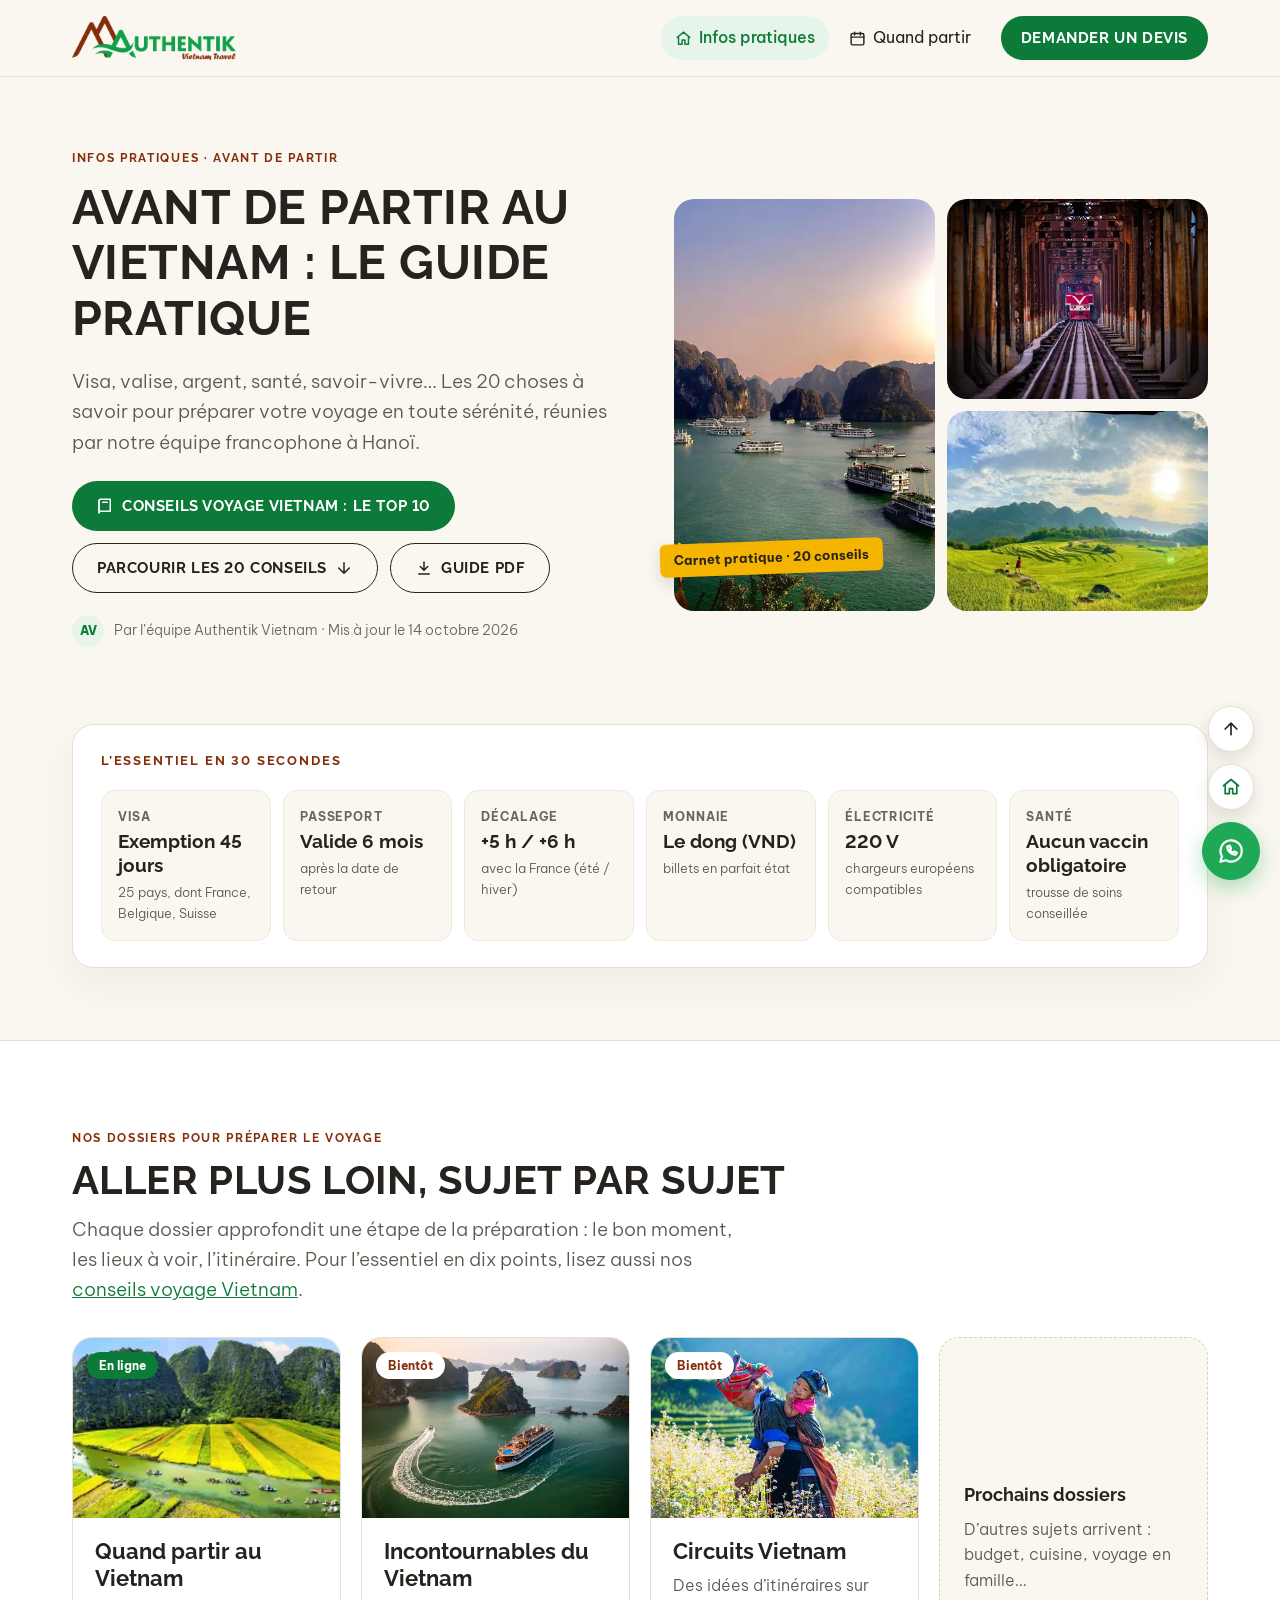
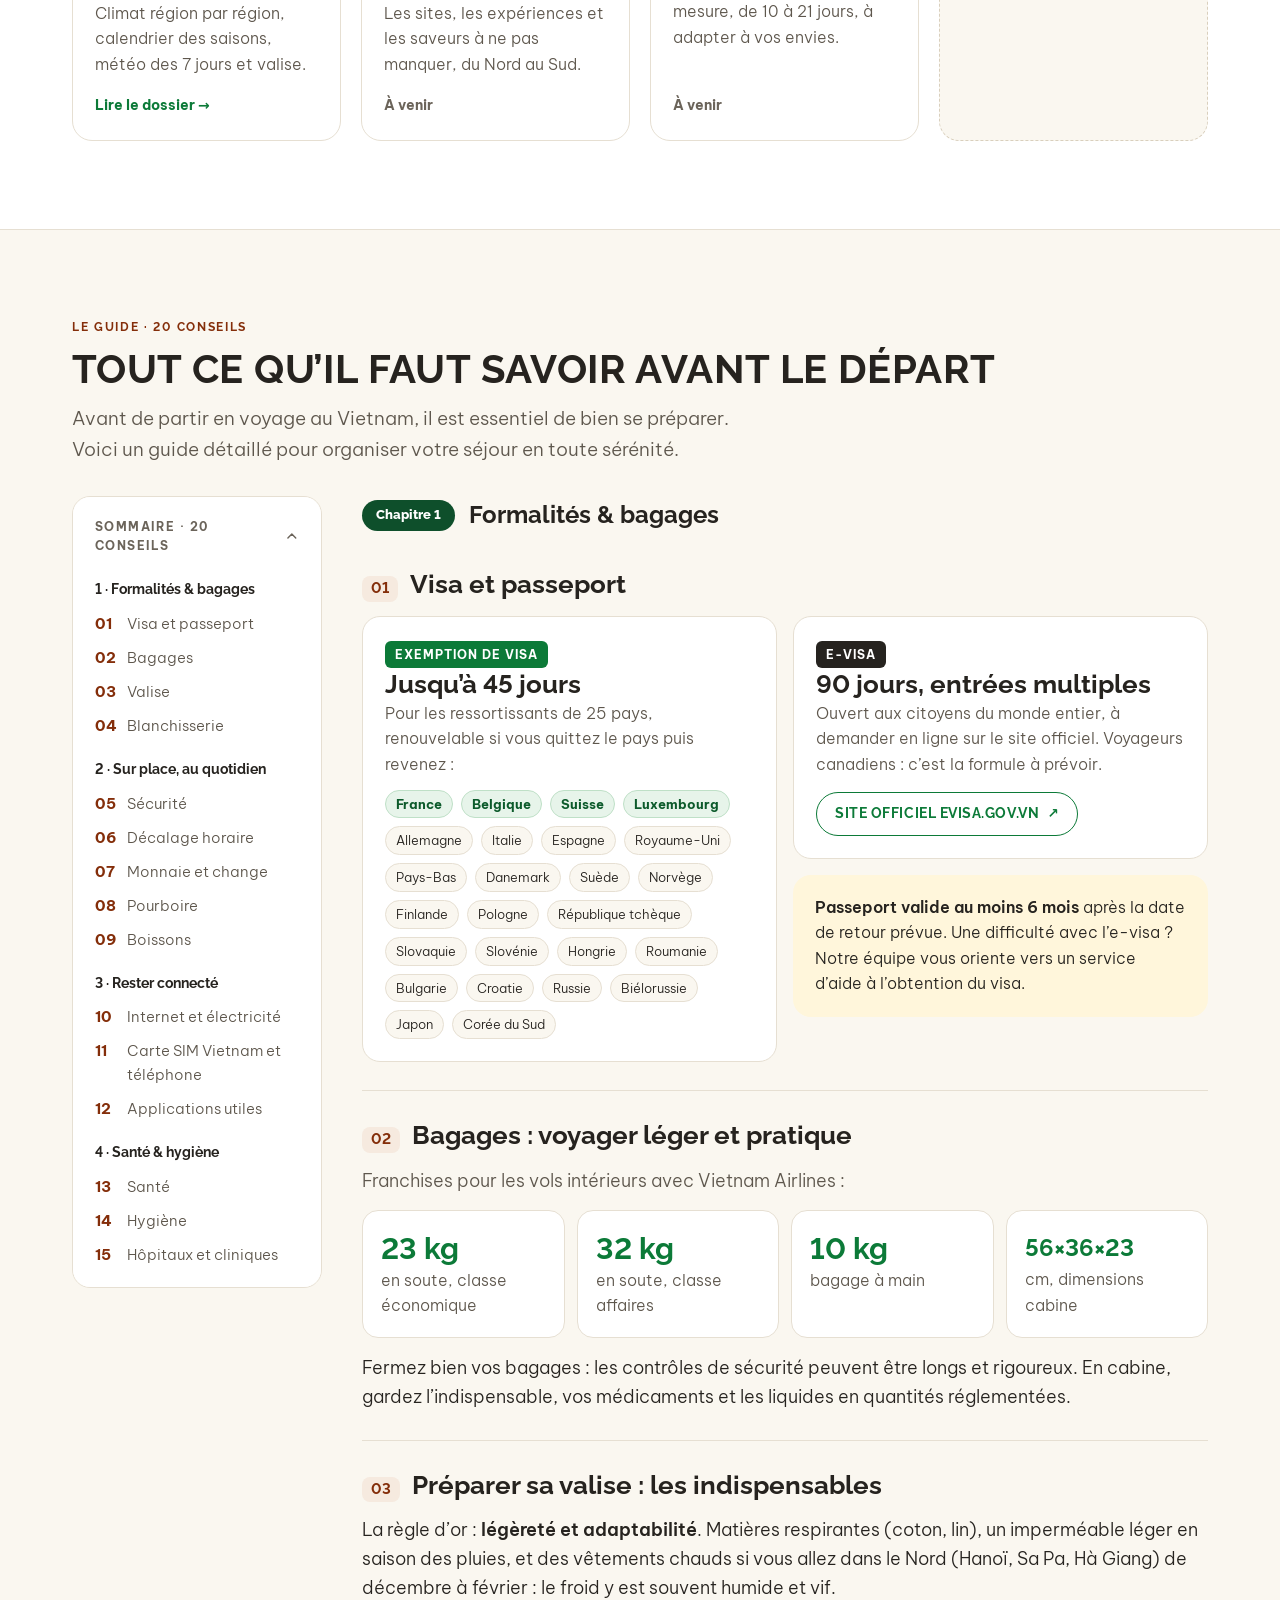
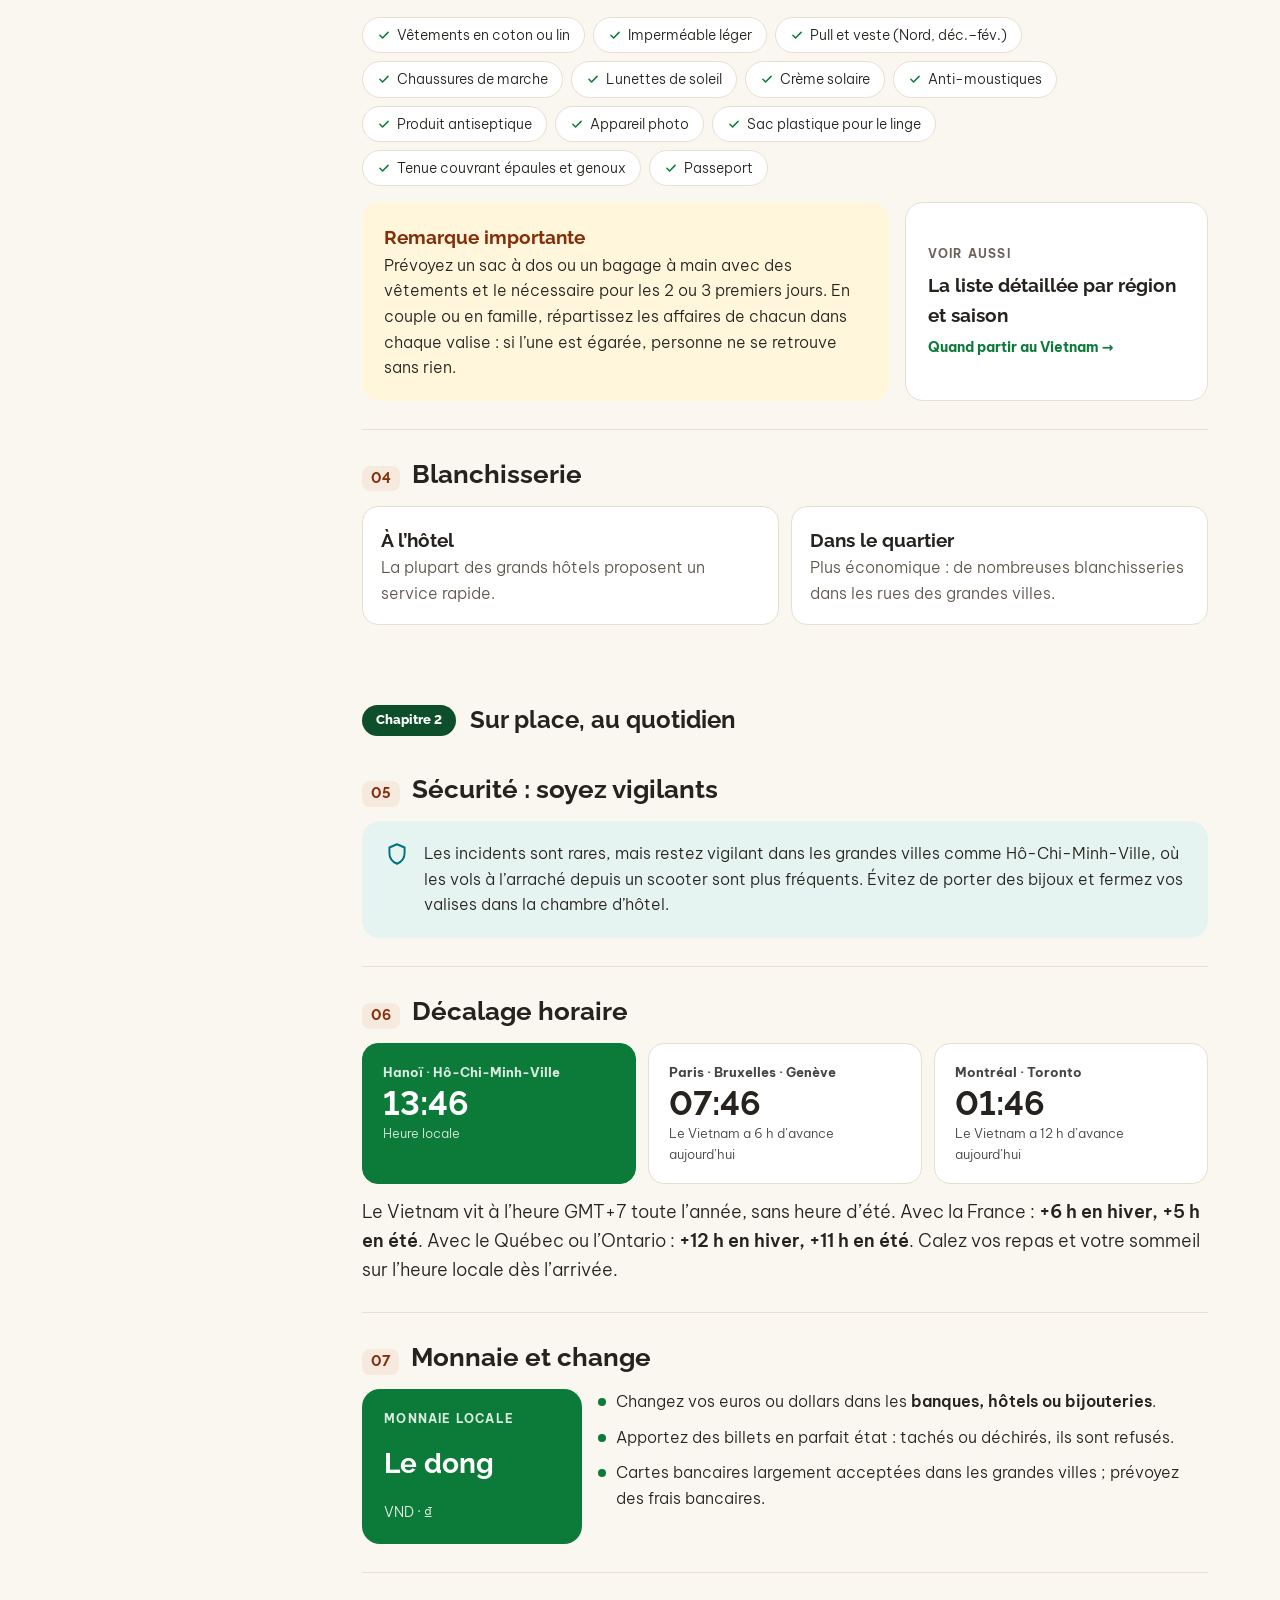
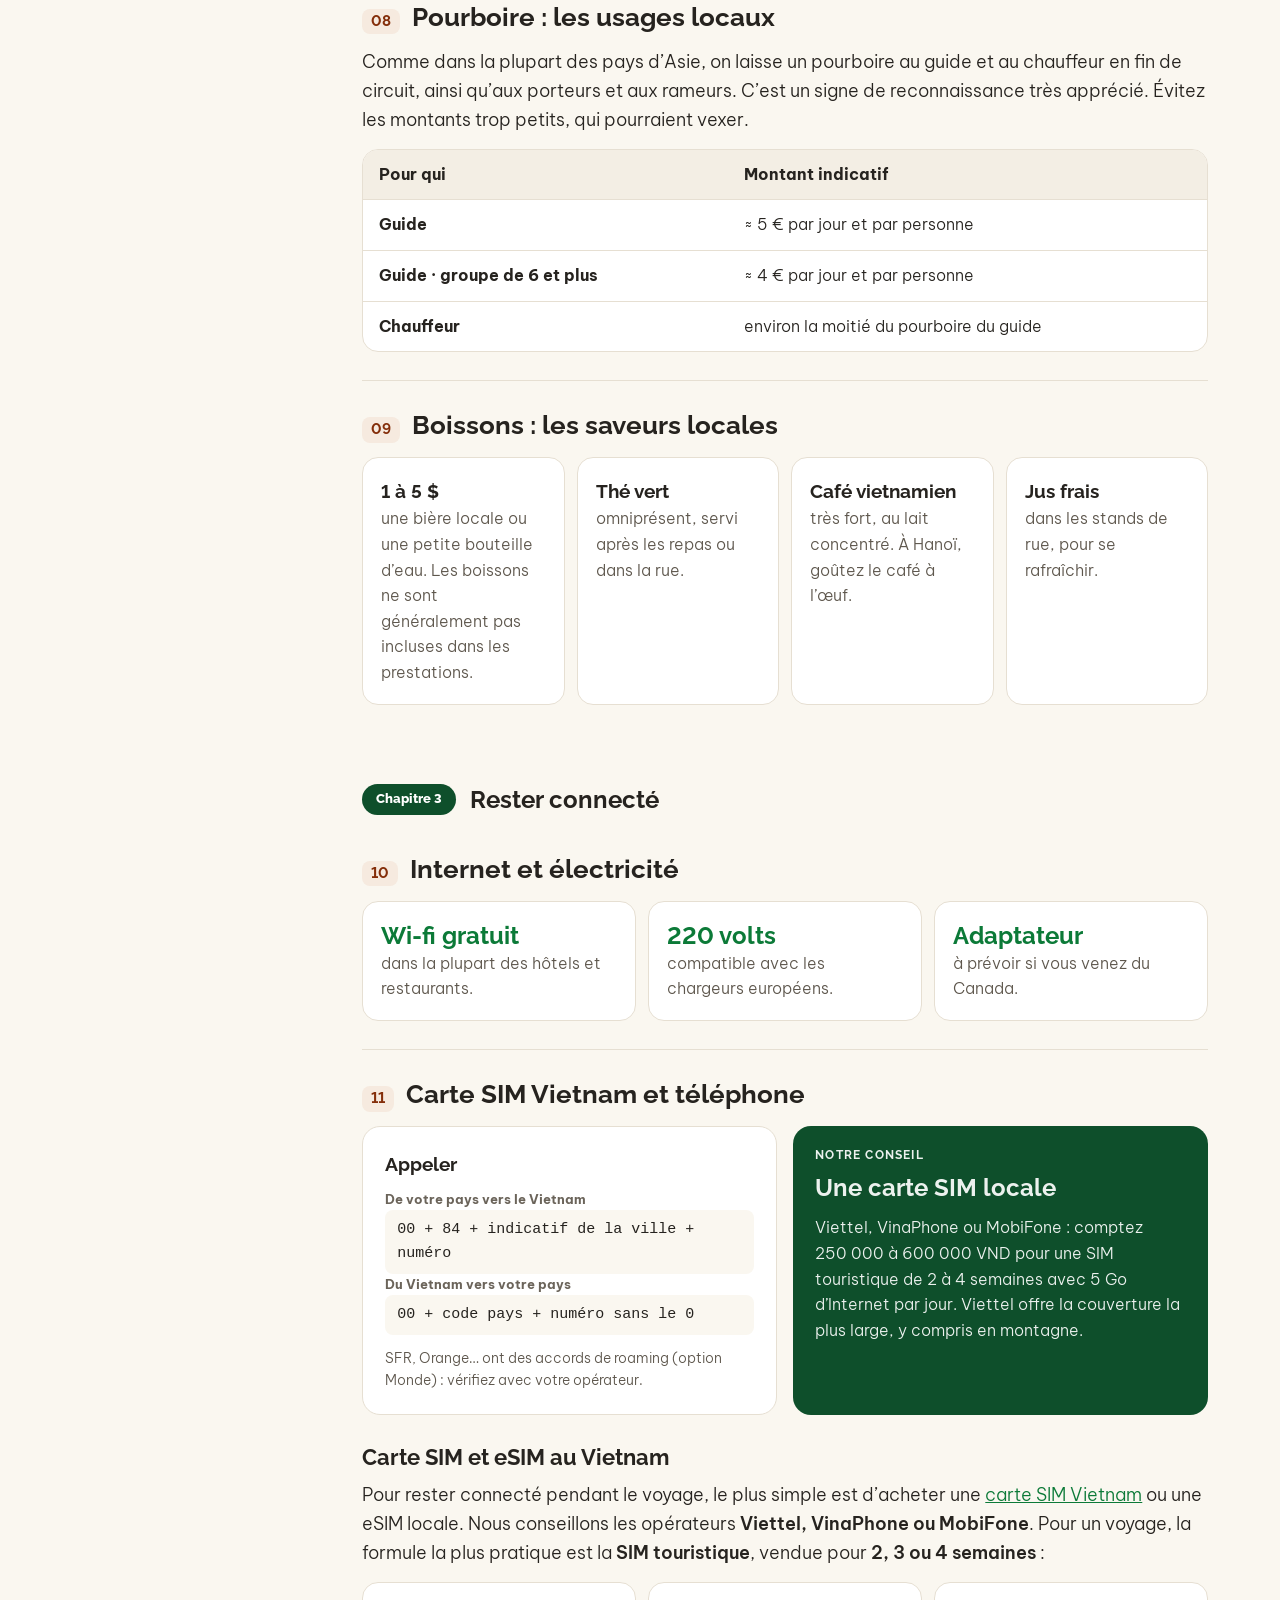
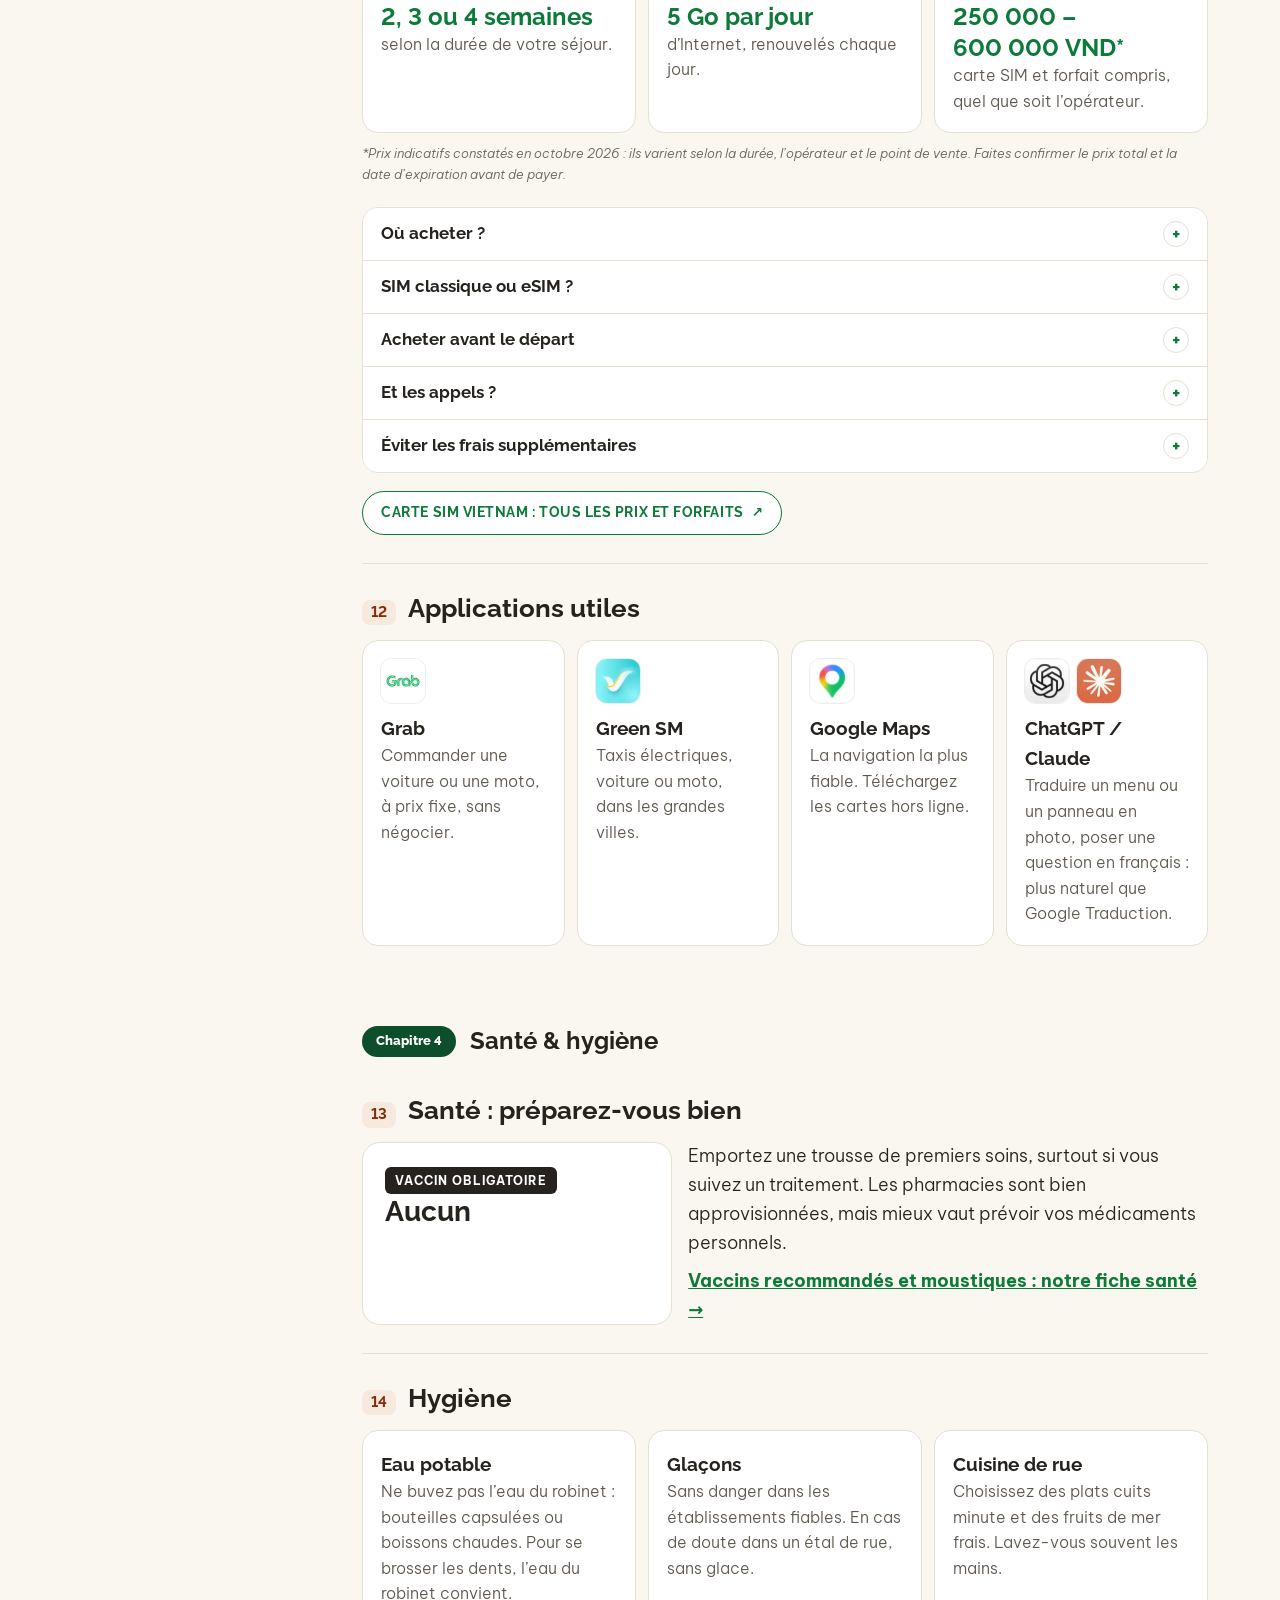
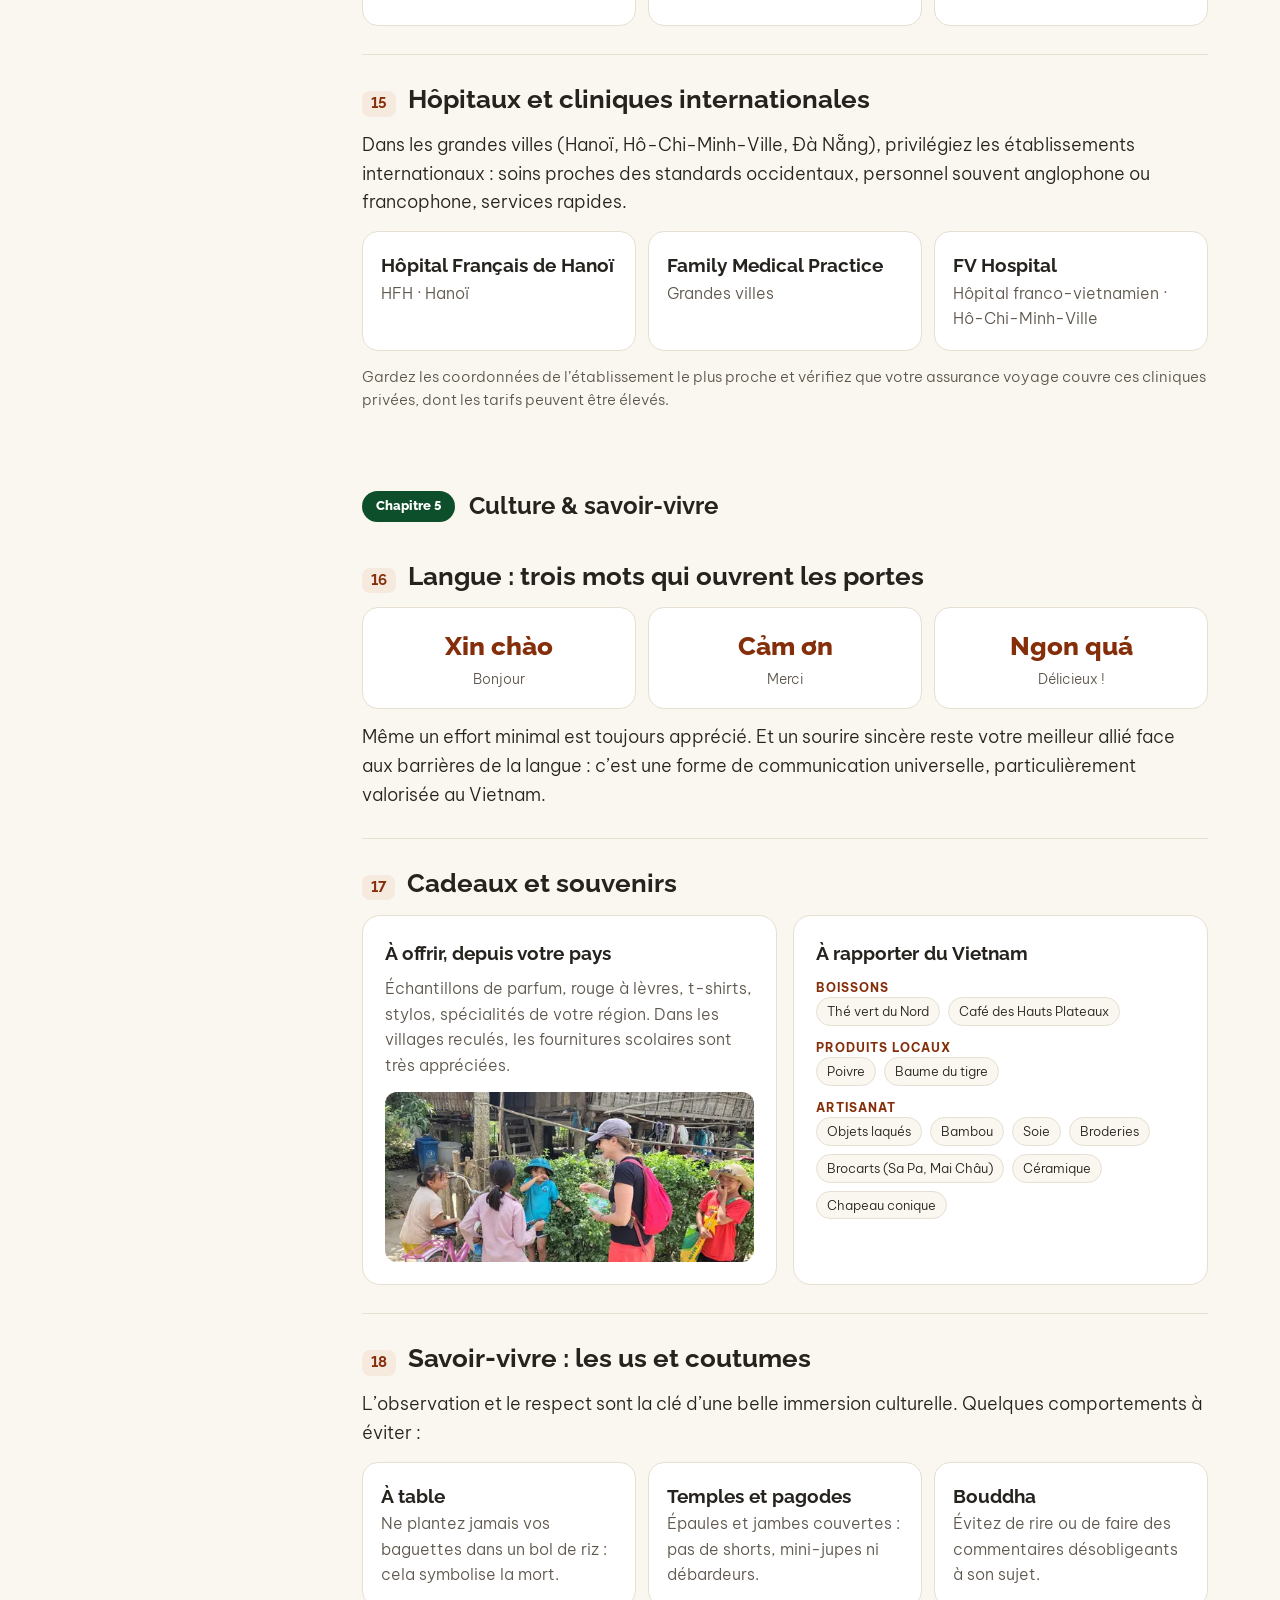
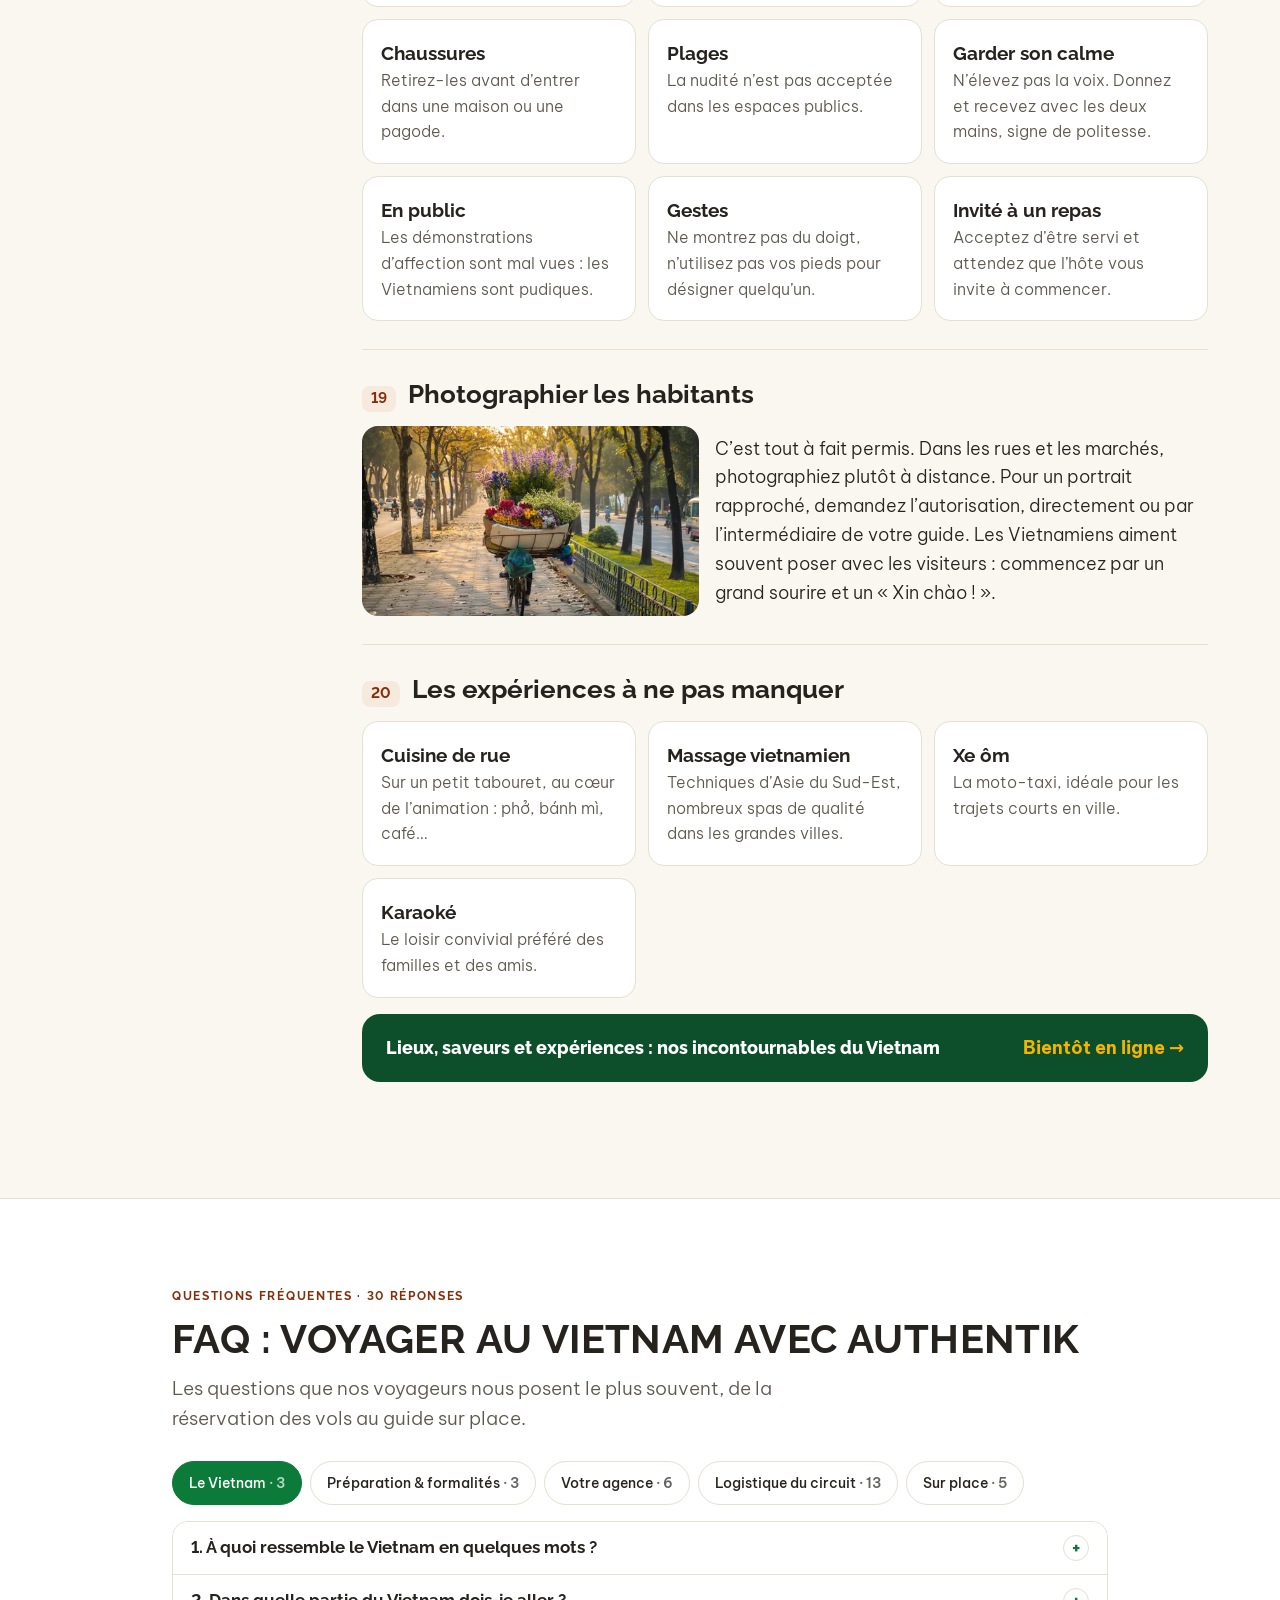
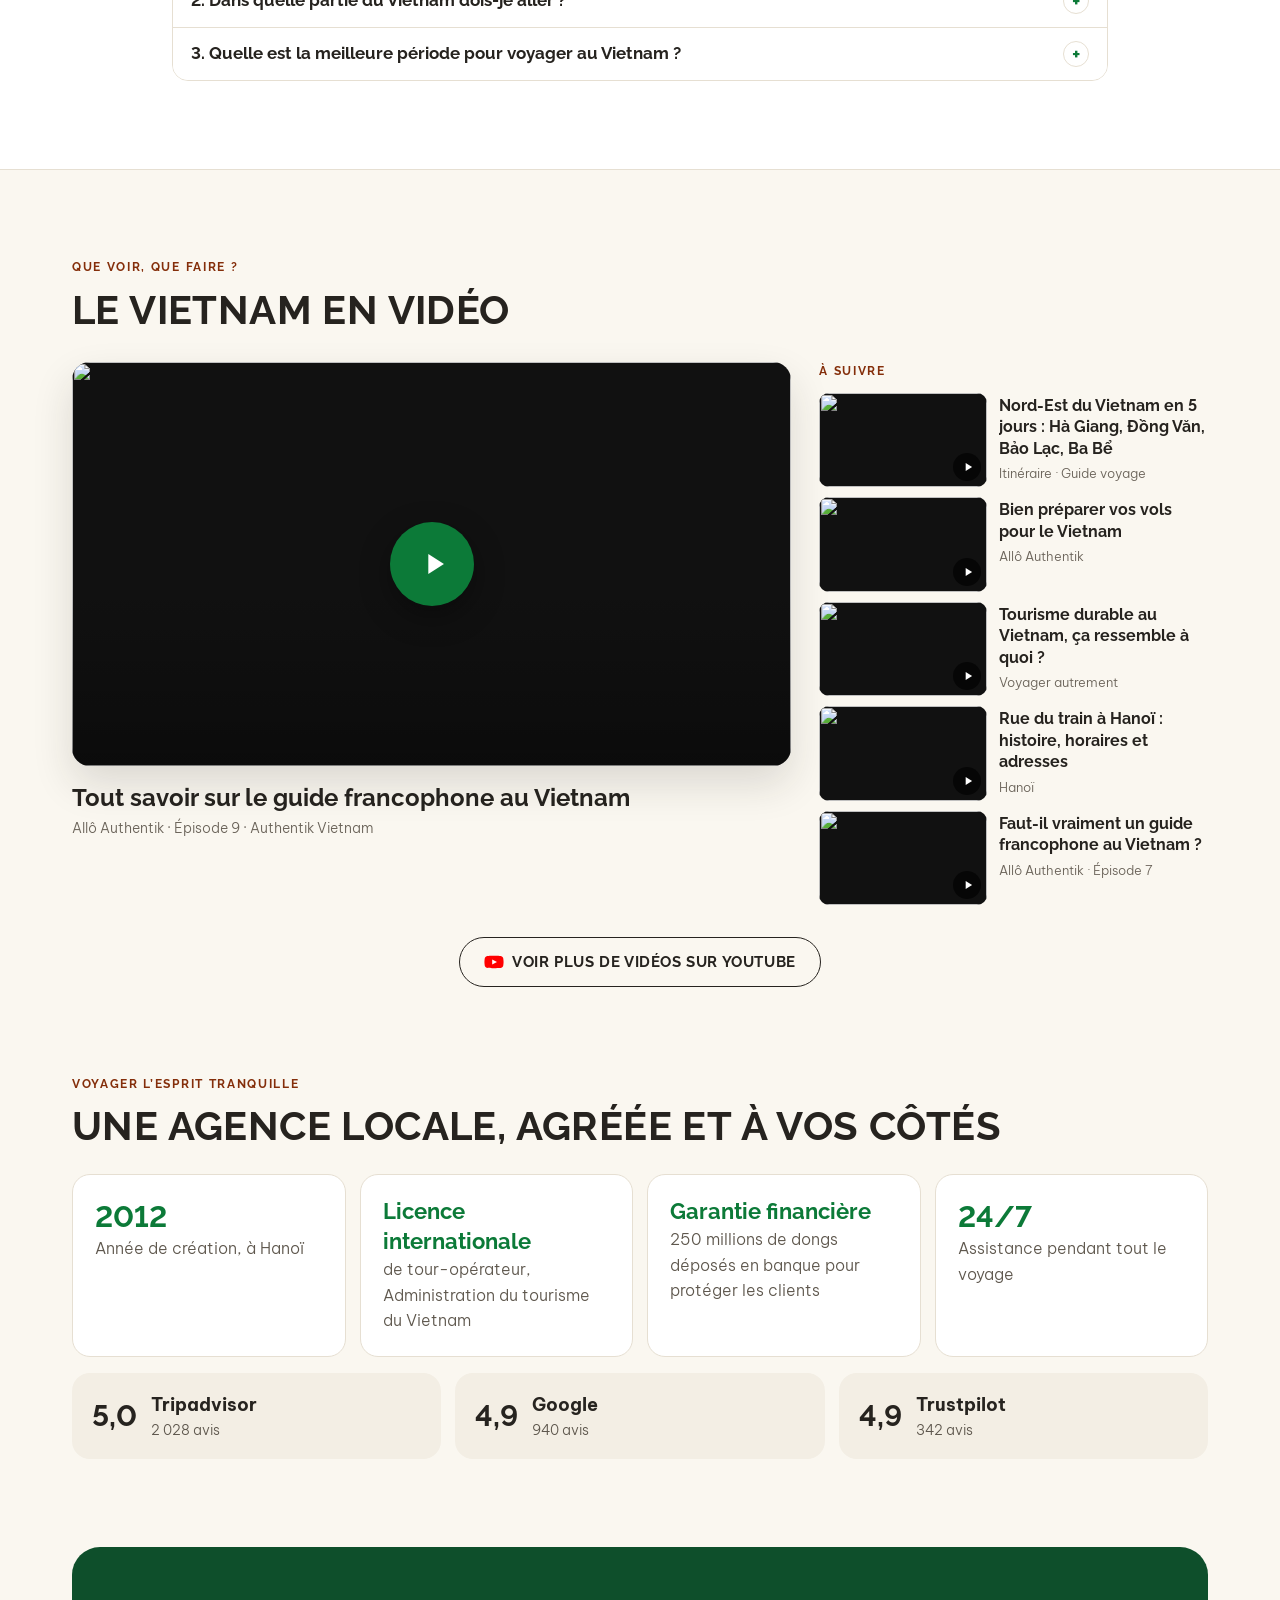
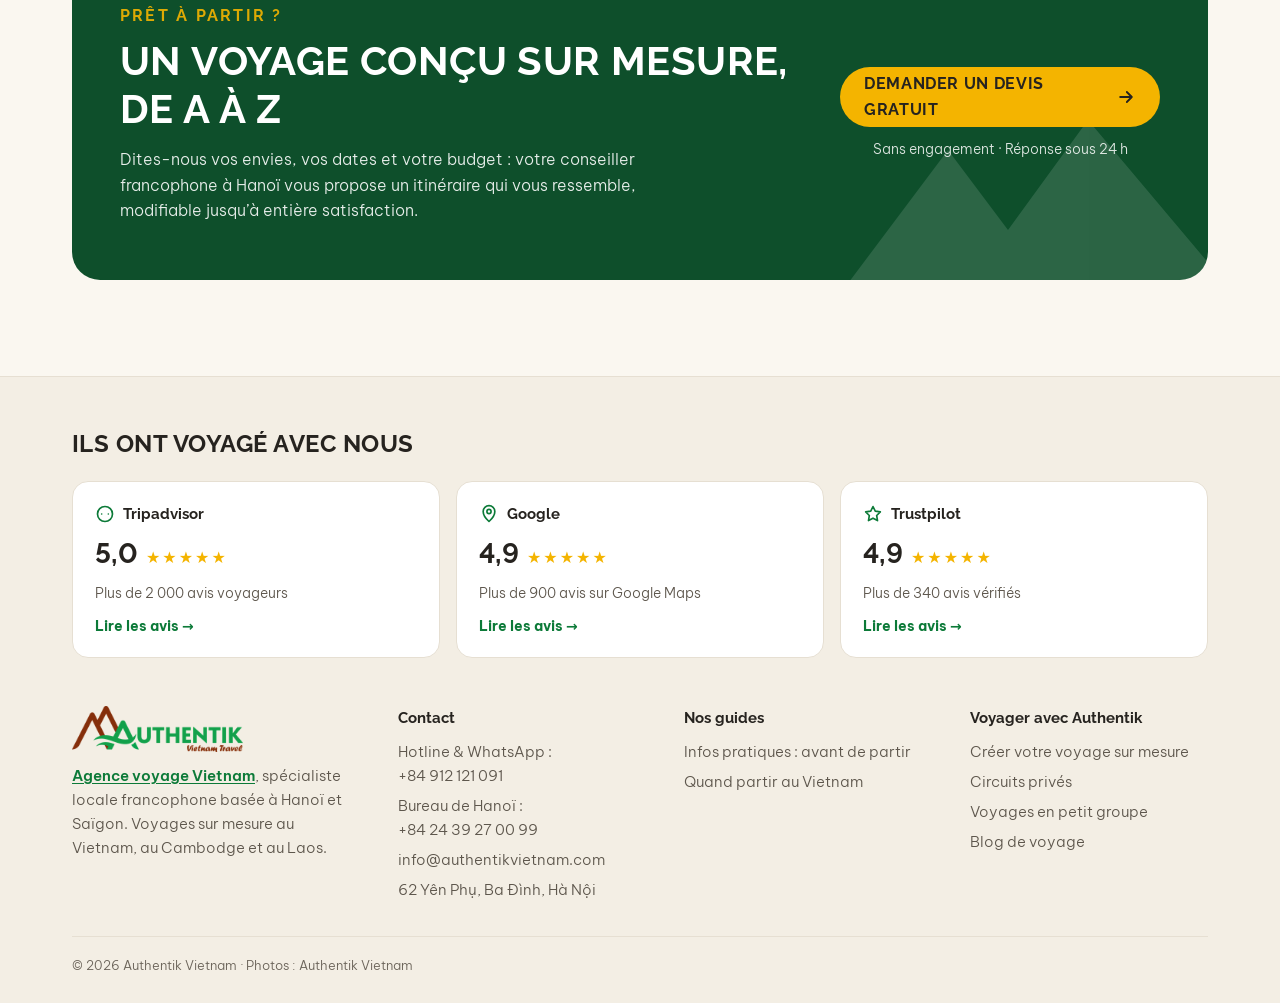
==== index.html @ 3ff0999c "Typographie commune (Raleway + Be Vietnam Pro, tailles inspirées d'Exotic Voyages) pour le hub et Qu" ====
<!doctype html>
<html lang="fr">
<head>
<meta charset="utf-8">
<meta name="viewport" content="width=device-width, initial-scale=1">
<meta name="google-site-verification" content="ITV04qkscnYxcQYIyrox1oWk3NQ-5QAh_pfx4VIrtzE">
<!-- Google Search Console : propriété https://authentik-vietnam.web.app/ -->
<meta name="google-site-verification" content="ly-pWw81ZKIq-UiTAA_E4cbp6BQBBo4UpVg-3VIUoJY">
<!-- Bing Webmaster Tools -->
<meta name="msvalidate.01" content="CDC2A843DAA9AC5951F532891AD922CD">
<title>Avant de partir au Vietnam : le guide pratique en 20 conseils</title>
<meta name="description" content="Visa, valise, argent, décalage horaire, santé, savoir-vivre : les 20 conseils pour préparer votre voyage au Vietnam, par une agence locale francophone à Hanoï.">
<link rel="canonical" href="https://authentik-vietnam.web.app/">
<meta name="robots" content="index, follow, max-image-preview:large">
<meta name="author" content="Authentik Vietnam">
<meta name="theme-color" content="#0C7A38">
<meta property="og:type" content="article">
<meta property="og:locale" content="fr_FR">
<meta property="og:site_name" content="Authentik Vietnam">
<meta property="og:title" content="Avant de partir au Vietnam : le guide pratique en 20 conseils">
<meta property="og:description" content="Visa, valise, argent, santé, savoir-vivre : tout ce qu’il faut savoir avant le départ, par notre équipe francophone à Hanoï.">
<meta property="og:url" content="https://authentik-vietnam.web.app/">
<meta property="og:image" content="https://authentik-vietnam.web.app/assets/img/og-infos-pratiques-vietnam.jpg?v=2">
<meta property="og:image:width" content="1200">
<meta property="og:image:height" content="630">
<meta property="og:image:alt" content="Avant de partir au Vietnam : le guide pratique en 20 conseils – Authentik Vietnam">
<meta property="article:published_time" content="2026-10-14">
<meta property="article:modified_time" content="2026-10-14">
<meta name="twitter:card" content="summary_large_image">
<link rel="icon" type="image/png" sizes="32x32" href="quand-partir-au-vietnam/assets/img/favicon-32.png">
<link rel="apple-touch-icon" href="quand-partir-au-vietnam/assets/img/favicon-180.png">
<link rel="sitemap" type="application/xml" href="sitemap.xml">
<link rel="preconnect" href="https://fonts.googleapis.com">
<link rel="preconnect" href="https://fonts.gstatic.com" crossorigin>
<link href="https://fonts.googleapis.com/css2?family=Raleway:wght@500;600;700&amp;family=Be+Vietnam+Pro:ital,wght@0,300;0,400;0,500;0,600;0,700;1,300&amp;display=swap" rel="stylesheet">
<link rel="stylesheet" href="assets/site/site.css?v=1">
<link rel="stylesheet" href="assets/css/hub.css?v=7">
<link rel="stylesheet" href="assets/site/typo.css?v=1">
<script type="application/ld+json">
{
 "@context": "https://schema.org",
 "@graph": [
  {
   "@type": "TravelAgency",
   "@id": "https://authentikvietnam.com/#agence",
   "name": "Authentik Vietnam",
   "alternateName": "Authentik Vietnam Travel",
   "url": "https://authentikvietnam.com/",
   "logo": "https://authentik-vietnam.web.app/assets/site/logo-authentik.png",
   "image": "https://authentik-vietnam.web.app/assets/img/og-infos-pratiques-vietnam.jpg",
   "description": "Agence de voyage locale francophone, spécialiste des voyages sur mesure au Vietnam, au Cambodge et au Laos.",
   "foundingDate": "2012",
   "email": "info@authentikvietnam.com",
   "telephone": "+84912121091",
   "address": {
    "@type": "PostalAddress",
    "streetAddress": "62 Yên Phụ, Ba Đình",
    "addressLocality": "Hà Nội",
    "addressCountry": "VN"
   },
   "areaServed": [
    "VN",
    "KH",
    "LA"
   ],
   "knowsLanguage": [
    "fr",
    "vi",
    "en"
   ],
   "sameAs": [
    "https://www.youtube.com/@authentikvietnam"
   ]
  },
  {
   "@type": "WebSite",
   "@id": "https://authentik-vietnam.web.app/#site",
   "url": "https://authentik-vietnam.web.app/",
   "name": "Authentik Vietnam – Infos pratiques",
   "inLanguage": "fr-FR",
   "publisher": {
    "@id": "https://authentikvietnam.com/#agence"
   }
  },
  {
   "@type": [
    "WebPage",
    "FAQPage"
   ],
   "@id": "https://authentik-vietnam.web.app/#page",
   "url": "https://authentik-vietnam.web.app/",
   "name": "Avant de partir au Vietnam : le guide pratique en 20 conseils",
   "description": "Visa, valise, argent, décalage horaire, santé, savoir-vivre : les 20 conseils pour préparer votre voyage au Vietnam, par une agence locale francophone à Hanoï.",
   "inLanguage": "fr-FR",
   "isPartOf": {
    "@id": "https://authentik-vietnam.web.app/#site"
   },
   "about": {
    "@type": "Country",
    "name": "Vietnam"
   },
   "primaryImageOfPage": {
    "@type": "ImageObject",
    "url": "https://authentik-vietnam.web.app/assets/img/og-infos-pratiques-vietnam.jpg",
    "width": 1200,
    "height": 630
   },
   "datePublished": "2026-10-14",
   "dateModified": "2026-10-14",
   "hasPart": [
    {
     "@type": "WebPage",
     "name": "Quand partir au Vietnam",
     "url": "https://authentik-vietnam.web.app/quand-partir-au-vietnam/"
    }
   ],
   "mainEntity": [
    {
     "@type": "Question",
     "name": "À quoi ressemble le Vietnam en quelques mots ?",
     "acceptedAnswer": {
      "@type": "Answer",
      "text": "Nom officiel : République socialiste du Vietnam. Capitale : Hanoï. Grandes villes : Hô-Chi-Minh-Ville (Saïgon), Đà Nẵng, Huế, Hội An, Cần Thơ, Hải Phòng. Langue : vietnamien. Monnaie : dong (VND). Fuseau : GMT+7, sans heure d’été. Superficie : environ 331 210 km² (comparable à l’Italie ou à l’Allemagne). Population : plus de 101 millions d’habitants. Religion principale : bouddhisme (surtout mahayana) et culte des ancêtres."
     }
    },
    {
     "@type": "Question",
     "name": "Dans quelle partie du Vietnam dois-je aller ?",
     "acceptedAnswer": {
      "@type": "Answer",
      "text": "Le pays s’étire sur plus de 1 600 km et se divise en trois régions, chacune avec son climat, son histoire et ses trésors. Le Nord , berceau de la culture vietnamienne : Hanoï, la baie d’Hạ Long, les rizières en terrasses de Mù Cang Chải, Sa Pa et Hà Giang, Ninh Bình, Mai Châu et Pù Luông, Cao Bằng et le lac Ba Bể. Le Centre , entre héritage impérial et côtes : Huế, Hội An et ses lanternes, Đà Nẵng, Nha Trang. Le Sud , tropical et dynamique : Hô-Chi-Minh-Ville, le delta du Mékong, les îles de Phú Quốc et Côn Đảo. Chez Authentik Vietnam, votre voyage est entièrement conçu sur mesure : votre conseiller élabore un itinéraire selon vos envies, votre durée, votre forme et votre budget."
     }
    },
    {
     "@type": "Question",
     "name": "Quelle est la meilleure période pour voyager au Vietnam ?",
     "acceptedAnswer": {
      "@type": "Answer",
      "text": "Cela dépend de la région. Pour visiter tout le pays, mars–avril est idéal. Janvier–février : Nord frais et brumeux, Centre et Sud parfaits pour le plein air et la plage. Mai à septembre : chaud et humide (souvent 37 °C au Nord et au Centre en été), saison des pluies au Sud. Octobre à décembre : bel automne au Nord, pluies et typhons au Centre (Huế, Hội An), Sud sec. Le détail mois par mois : Quand partir au Vietnam ."
     }
    },
    {
     "@type": "Question",
     "name": "Comment réserver mes vols internationaux vers le Vietnam ?",
     "acceptedAnswer": {
      "@type": "Answer",
      "text": "Les agences locales comme Authentik Vietnam ne réservent pas les vols internationaux. Nos conseils : Comparez les prix : Skyscanner, Kayak, Liligo (cochez « dates flexibles »). Consultez les agences en ligne : Ebookers, Go Voyages, Opodo. Vérifiez directement chez les compagnies, souvent plus souples en cas de modification. Vols directs : Vietnam Airlines, Air France. Avec escale : Qatar Airways, Emirates, Cathay Pacific, Singapore Airlines, Turkish Airlines. Petits prix : Air Asia."
     }
    },
    {
     "@type": "Question",
     "name": "Authentik Vietnam s’occupe-t-elle du visa ?",
     "acceptedAnswer": {
      "@type": "Answer",
      "text": "Vous pouvez demander vous-même l’e-visa (90 jours, entrées multiples) sur evisa.gov.vn , ou profiter de l’exemption de 45 jours selon votre nationalité. En cas de difficulté, nous proposons un service d’assistance visa. Le passeport doit être valide au moins 6 mois après le départ."
     }
    },
    {
     "@type": "Question",
     "name": "L’assurance voyage est-elle comprise dans le prix ?",
     "acceptedAnswer": {
      "@type": "Answer",
      "text": "Non. Les assurances de votre pays d’origine sont souvent plus avantageuses et plus simples à gérer."
     }
    },
    {
     "@type": "Question",
     "name": "Authentik Vietnam est-elle une agence professionnelle et fiable ?",
     "acceptedAnswer": {
      "@type": "Answer",
      "text": "Fondée en 2012, Authentik Vietnam détient une licence de tour-opérateur international délivrée par l’Administration du tourisme du Vietnam. Des milliers de voyageurs accompagnés, 98 % de satisfaction, et des recommandations sur le Routard, Tripadvisor ou le Petit Futé."
     }
    },
    {
     "@type": "Question",
     "name": "Suis-je protégé en voyageant avec Authentik Vietnam ?",
     "acceptedAnswer": {
      "@type": "Answer",
      "text": "Oui. En tant qu’agence agréée, Authentik Vietnam a déposé une garantie financière de 250 millions de dongs auprès d’une banque, qui assure le remboursement en cas de non-prestation. Une assistance 24/7 est assurée pendant tout le voyage."
     }
    },
    {
     "@type": "Question",
     "name": "Quel est l’esprit de vos circuits ?",
     "acceptedAnswer": {
      "@type": "Answer",
      "text": "Des voyages authentiques et personnalisés : rencontres locales, itinéraires originaux, loin du tourisme de masse, au rythme qui vous convient."
     }
    },
    {
     "@type": "Question",
     "name": "Comment réserver un voyage avec Authentik Vietnam ?",
     "acceptedAnswer": {
      "@type": "Answer",
      "text": "Envoyez une demande avec vos souhaits : votre conseiller prépare un devis adapté, modifiable jusqu’à entière satisfaction. Un acompte de 30 % (virement ou carte) confirme les réservations ; le solde se règle avant ou au début du séjour."
     }
    },
    {
     "@type": "Question",
     "name": "Puis-je demander des modifications au programme ?",
     "acceptedAnswer": {
      "@type": "Answer",
      "text": "Oui, à tout moment. Des frais peuvent s’appliquer pour les changements faits après confirmation ou pendant le voyage."
     }
    },
    {
     "@type": "Question",
     "name": "Nous n’avons aucune idée concrète. Pouvez-vous nous aider ?",
     "acceptedAnswer": {
      "@type": "Answer",
      "text": "Bien sûr. Contactez-nous même sans plan précis : nos experts construisent un programme selon vos envies et votre budget, dans les meilleurs délais."
     }
    },
    {
     "@type": "Question",
     "name": "Voyagerons-nous avec d’autres personnes ?",
     "acceptedAnswer": {
      "@type": "Answer",
      "text": "Nos circuits sont sur mesure et privatifs, avec chauffeur et guide francophone. Nous proposons aussi quelques circuits en petit groupe (7 personnes maximum) : demandez les dates et les prix à nos conseillers."
     }
    },
    {
     "@type": "Question",
     "name": "Quelle compagnie assure les vols intérieurs ?",
     "acceptedAnswer": {
      "@type": "Answer",
      "text": "Vietnam Airlines en priorité (Airbus, Boeing, ATR 72 sur certains trajets courts). Pour l’Indochine : Vietnam Airlines, Cambodia Angkor Air, Lao Airlines."
     }
    },
    {
     "@type": "Question",
     "name": "Comment sont les hôtels prévus dans le programme ?",
     "acceptedAnswer": {
      "@type": "Answer",
      "text": "Sélectionnés selon votre budget et vos préférences : des hôtels de qualité, bien situés, dont nous contrôlons régulièrement les services."
     }
    },
    {
     "@type": "Question",
     "name": "Puis-je réserver moi-même les hôtels ?",
     "acceptedAnswer": {
      "@type": "Answer",
      "text": "Nous le déconseillons. Si vous le faites, limitez-vous aux grandes villes (Hanoï, Hô-Chi-Minh-Ville) et à un hôtel central : l’agence ne pourra pas intervenir en cas de problème. En province, l’hébergement est toujours inclus dans le forfait, pour garantir la qualité du programme."
     }
    },
    {
     "@type": "Question",
     "name": "Comment se passe la nuit chez l’habitant ?",
     "acceptedAnswer": {
      "@type": "Answer",
      "text": "Nous sélectionnons des familles offrant un confort de base : matelas, couvertures, moustiquaires et eau chaude. Dans la plupart des lieux, vous avez désormais une chambre et une salle de bain privées."
     }
    },
    {
     "@type": "Question",
     "name": "Faut-il apporter un matelas ou un sac de couchage ?",
     "acceptedAnswer": {
      "@type": "Answer",
      "text": "Non, les familles d’accueil fournissent matelas, couvertures et moustiquaires."
     }
    },
    {
     "@type": "Question",
     "name": "Comment sont les repas pendant le voyage ?",
     "acceptedAnswer": {
      "@type": "Answer",
      "text": "En général en demi-pension (petit-déjeuner et déjeuner), le dîner restant libre pour découvrir la cuisine locale. Pension complète pour les croisières et les grands groupes. Chez l’habitant, trois repas par jour."
     }
    },
    {
     "@type": "Question",
     "name": "Quels véhicules utilisez-vous ?",
     "acceptedAnswer": {
      "@type": "Answer",
      "text": "Des véhicules récents et climatisés (Ford, Toyota, Mercedes…), adaptés au nombre de passagers : 2 personnes : 7 places 3 personnes : 7 ou 16 places 4 à 7 personnes : 16 places 8 à 15 personnes : 29 ou 35 places 16 à 20 personnes : 35 ou 45 places"
     }
    },
    {
     "@type": "Question",
     "name": "Les transports des journées libres sont-ils inclus ?",
     "acceptedAnswer": {
      "@type": "Answer",
      "text": "Non. Les journées « sans guide ni chauffeur » signifient que les déplacements de ces journées sont à votre charge."
     }
    },
    {
     "@type": "Question",
     "name": "Puis-je louer une voiture sans chauffeur ?",
     "acceptedAnswer": {
      "@type": "Answer",
      "text": "C’est fortement déconseillé et pratiquement impossible : le permis de conduire étranger n’est pas reconnu au Vietnam, et la conduite locale est très difficile pour un non-initié."
     }
    },
    {
     "@type": "Question",
     "name": "Quels tarifs pour les enfants ?",
     "acceptedAnswer": {
      "@type": "Answer",
      "text": "Des tarifs réduits pour les enfants de moins de 12 ans : indiquez-nous leur âge."
     }
    },
    {
     "@type": "Question",
     "name": "Les balades à moto et à vélo sont-elles difficiles ?",
     "acceptedAnswer": {
      "@type": "Answer",
      "text": "Non, elles restent courtes : environ 20 km à moto et 10 km à vélo. Des alternatives existent selon la destination : moto-taxi avec chauffeur, pousse-pousse, tuk-tuk ou voiture."
     }
    },
    {
     "@type": "Question",
     "name": "Comment est le train au Vietnam ?",
     "acceptedAnswer": {
      "@type": "Answer",
      "text": "Le réseau compte une seule grande ligne de plus de 2 000 km, de Lào Cai à Hô-Chi-Minh-Ville, à environ 60 km/h. Plus bruyant qu’en Europe, mais authentique ! Pour les longs trajets (Hanoï – Sa Pa, Hanoï – Huế, Nha Trang – Saïgon), nous réservons des cabines couchettes de classe supérieure, climatisées, pour 4 personnes."
     }
    },
    {
     "@type": "Question",
     "name": "Faut-il un guide ? Comment sont-ils choisis ?",
     "acceptedAnswer": {
      "@type": "Answer",
      "text": "Oui, le guide fait la réussite du voyage, tout en restant flexible selon vos envies. Nos guides francophones sont diplômés de l’université, maîtrisent parfaitement le français, détiennent une licence professionnelle, et sont passionnés et à l’écoute."
     }
    },
    {
     "@type": "Question",
     "name": "Combien de guides pendant le voyage ?",
     "acceptedAnswer": {
      "@type": "Answer",
      "text": "Un guide local par région. Vous êtes autonomes pendant les trajets en avion ou en train, et accueillis à chaque étape."
     }
    },
    {
     "@type": "Question",
     "name": "Puis-je voyager sans guide avec Authentik Vietnam ?",
     "acceptedAnswer": {
      "@type": "Answer",
      "text": "Oui, pour des trajets simples comme Hanoï – baie d’Hạ Long, avec seulement un chauffeur. Attention : les chauffeurs ne parlent ni anglais ni français."
     }
    },
    {
     "@type": "Question",
     "name": "Puis-je m’arrêter pour photographier pendant les trajets ?",
     "acceptedAnswer": {
      "@type": "Answer",
      "text": "Oui, nos circuits sont souples : arrêts possibles pour les paysages et les rencontres. La photo est autorisée dans la plupart des lieux visités, pagodes, musées et sites historiques compris."
     }
    },
    {
     "@type": "Question",
     "name": "Comment vous contacter sur place en cas de problème ?",
     "acceptedAnswer": {
      "@type": "Answer",
      "text": "Votre conseiller en voyage connaît votre dossier et peut ajuster le programme. Pour les questions du quotidien, votre guide francophone est le premier contact. En cas d’urgence majeure : hotline WhatsApp +84 (0) 91 2 12 10 91 ."
     }
    }
   ]
  },
  {
   "@type": "Article",
   "@id": "https://authentik-vietnam.web.app/#guide",
   "headline": "Avant de partir au Vietnam : le guide pratique",
   "image": [
    "https://authentik-vietnam.web.app/assets/img/og-infos-pratiques-vietnam.jpg"
   ],
   "inLanguage": "fr-FR",
   "datePublished": "2026-10-14",
   "dateModified": "2026-10-14",
   "author": {
    "@id": "https://authentikvietnam.com/#agence"
   },
   "publisher": {
    "@id": "https://authentikvietnam.com/#agence"
   },
   "mainEntityOfPage": {
    "@id": "https://authentik-vietnam.web.app/#page"
   },
   "articleSection": [
    "Visa et passeport",
    "Bagages : voyager léger et pratique",
    "Préparer sa valise : les indispensables",
    "Blanchisserie",
    "Sécurité : soyez vigilants",
    "Décalage horaire",
    "Monnaie et change",
    "Pourboire : les usages locaux",
    "Boissons : les saveurs locales",
    "Internet et électricité",
    "Carte SIM Vietnam et téléphone",
    "Applications utiles",
    "Santé : préparez-vous bien",
    "Hygiène",
    "Hôpitaux et cliniques internationales",
    "Langue : trois mots qui ouvrent les portes",
    "Cadeaux et souvenirs",
    "Savoir-vivre : les us et coutumes",
    "Photographier les habitants",
    "Les expériences à ne pas manquer"
   ],
   "hasPart": [
    {
     "@type": "WebPageElement",
     "name": "Visa et passeport",
     "url": "https://authentik-vietnam.web.app/#visa-passeport"
    },
    {
     "@type": "WebPageElement",
     "name": "Bagages : voyager léger et pratique",
     "url": "https://authentik-vietnam.web.app/#bagages"
    },
    {
     "@type": "WebPageElement",
     "name": "Préparer sa valise : les indispensables",
     "url": "https://authentik-vietnam.web.app/#valise"
    },
    {
     "@type": "WebPageElement",
     "name": "Blanchisserie",
     "url": "https://authentik-vietnam.web.app/#blanchisserie"
    },
    {
     "@type": "WebPageElement",
     "name": "Sécurité : soyez vigilants",
     "url": "https://authentik-vietnam.web.app/#securite"
    },
    {
     "@type": "WebPageElement",
     "name": "Décalage horaire",
     "url": "https://authentik-vietnam.web.app/#decalage-horaire"
    },
    {
     "@type": "WebPageElement",
     "name": "Monnaie et change",
     "url": "https://authentik-vietnam.web.app/#monnaie-change"
    },
    {
     "@type": "WebPageElement",
     "name": "Pourboire : les usages locaux",
     "url": "https://authentik-vietnam.web.app/#pourboire"
    },
    {
     "@type": "WebPageElement",
     "name": "Boissons : les saveurs locales",
     "url": "https://authentik-vietnam.web.app/#boissons"
    },
    {
     "@type": "WebPageElement",
     "name": "Internet et électricité",
     "url": "https://authentik-vietnam.web.app/#internet-electricite"
    },
    {
     "@type": "WebPageElement",
     "name": "Carte SIM Vietnam et téléphone",
     "url": "https://authentik-vietnam.web.app/#telecommunication"
    },
    {
     "@type": "WebPageElement",
     "name": "Applications utiles",
     "url": "https://authentik-vietnam.web.app/#applications"
    },
    {
     "@type": "WebPageElement",
     "name": "Santé : préparez-vous bien",
     "url": "https://authentik-vietnam.web.app/#sante"
    },
    {
     "@type": "WebPageElement",
     "name": "Hygiène",
     "url": "https://authentik-vietnam.web.app/#hygiene"
    },
    {
     "@type": "WebPageElement",
     "name": "Hôpitaux et cliniques internationales",
     "url": "https://authentik-vietnam.web.app/#hopitaux"
    },
    {
     "@type": "WebPageElement",
     "name": "Langue : trois mots qui ouvrent les portes",
     "url": "https://authentik-vietnam.web.app/#langue"
    },
    {
     "@type": "WebPageElement",
     "name": "Cadeaux et souvenirs",
     "url": "https://authentik-vietnam.web.app/#cadeaux-souvenirs"
    },
    {
     "@type": "WebPageElement",
     "name": "Savoir-vivre : les us et coutumes",
     "url": "https://authentik-vietnam.web.app/#savoir-vivre"
    },
    {
     "@type": "WebPageElement",
     "name": "Photographier les habitants",
     "url": "https://authentik-vietnam.web.app/#photos"
    },
    {
     "@type": "WebPageElement",
     "name": "Les expériences à ne pas manquer",
     "url": "https://authentik-vietnam.web.app/#a-ne-pas-manquer"
    }
   ]
  }
 ]
}
</script>
</head>
<body>
<a class="skip-link" href="#contenu">Aller au contenu</a>

<!-- ===================== EN-TÊTE ===================== -->
<!-- ============ NAVBAR COMMUNE (modèle : /_partials/navbar.html · styles : /assets/site/site.css) ============ -->
<header class="av-header">
  <div class="av-wrap av-header__bar">
    <a class="av-header__logo" href="https://authentikvietnam.com/" aria-label="Authentik Vietnam Travel – site de l’agence">
      <picture>
        <source srcset="assets/site/logo-authentik.webp" type="image/webp">
        <img src="assets/site/logo-authentik.png" alt="Authentik Vietnam Travel" width="446" height="120">
      </picture>
    </a>
    <nav class="av-menu" aria-label="Menu principal">
      <a href="https://authentik-vietnam.web.app/" aria-current="page"><svg aria-hidden="true" viewBox="0 0 24 24" fill="none" stroke="currentColor" stroke-width="2" stroke-linecap="round" stroke-linejoin="round"><path d="M3 10.5L12 3l9 7.5"/><path d="M5 9.5V20h5v-6h4v6h5V9.5"/></svg><span>Infos pratiques</span></a>
      <a href="https://authentik-vietnam.web.app/quand-partir-au-vietnam/"><svg aria-hidden="true" viewBox="0 0 24 24" fill="none" stroke="currentColor" stroke-width="2" stroke-linecap="round" stroke-linejoin="round"><rect x="3" y="5" width="18" height="16" rx="2"/><path d="M3 10h18M8 3v4M16 3v4"/></svg><span>Quand partir</span></a>
    </nav>
    <div class="av-header__actions">
      <a class="av-btn" href="https://authentikvietnam.com/creer-votre-voyage-sur-mesure" target="_blank" rel="noopener"><span class="av-btn__long">Demander un devis</span><span class="av-btn__short">Devis</span></a>
      <button class="av-burger" type="button" aria-label="Ouvrir le menu" aria-expanded="false" aria-controls="av-mobile"><svg aria-hidden="true" viewBox="0 0 24 24" fill="none" stroke="currentColor" stroke-width="2" stroke-linecap="round"><path d="M4 7h16M4 12h16M4 17h16"/></svg></button>
    </div>
  </div>
  <nav class="av-mobile" id="av-mobile" aria-label="Menu principal (mobile)" hidden>
      <a href="https://authentik-vietnam.web.app/" aria-current="page"><svg aria-hidden="true" viewBox="0 0 24 24" fill="none" stroke="currentColor" stroke-width="2" stroke-linecap="round" stroke-linejoin="round"><path d="M3 10.5L12 3l9 7.5"/><path d="M5 9.5V20h5v-6h4v6h5V9.5"/></svg>Infos pratiques</a>
      <a href="https://authentik-vietnam.web.app/quand-partir-au-vietnam/"><svg aria-hidden="true" viewBox="0 0 24 24" fill="none" stroke="currentColor" stroke-width="2" stroke-linecap="round" stroke-linejoin="round"><rect x="3" y="5" width="18" height="16" rx="2"/><path d="M3 10h18M8 3v4M16 3v4"/></svg>Quand partir au Vietnam</a>
  </nav>
</header>

<main id="contenu">

<!-- ===================== HERO ===================== -->
<section class="hero" aria-labelledby="titre">
  <div class="wrap hero__grid">
    <div class="hero__text">
      <p class="eyebrow">Infos pratiques · Avant de partir</p>
      <h1 id="titre">Avant de partir au Vietnam&#160;: le guide pratique</h1>
      <p class="hero__intro">Visa, valise, argent, santé, savoir-vivre… Les 20 choses à savoir pour préparer votre voyage en toute sérénité, réunies par notre équipe francophone à Hanoï.</p>
      <div class="hero__ctas">
        <!-- Article de référence sur authentikvietnam.com pour le mot-clé « conseil voyage Vietnam » -->
        <a class="btn btn--primary" href="https://authentikvietnam.com/top-10-conseils-astuces-reussir-voyage-au-vietnam" target="_blank" rel="noopener">
          <svg width="18" height="18" viewBox="0 0 24 24" fill="none" stroke="currentColor" stroke-width="2" stroke-linecap="round" stroke-linejoin="round" aria-hidden="true"><path d="M4 5a2 2 0 0 1 2-2h13v16H6a2 2 0 0 0-2 2z"/><path d="M4 21V5M9 7h6"/></svg>Conseils voyage Vietnam : le top 10</a>
        <a class="btn btn--outline" href="#guide">Parcourir les 20 conseils
          <svg width="18" height="18" viewBox="0 0 24 24" fill="none" stroke="currentColor" stroke-width="2" stroke-linecap="round" stroke-linejoin="round" aria-hidden="true"><path d="M12 5v14M5 12l7 7 7-7"/></svg></a>
        <a class="btn btn--outline" href="assets/pdf/avant-de-partir-au-vietnam-authentik.pdf" download type="application/pdf">
          <svg width="18" height="18" viewBox="0 0 24 24" fill="none" stroke="currentColor" stroke-width="2" stroke-linecap="round" stroke-linejoin="round" aria-hidden="true"><path d="M12 4v11M7 10l5 5 5-5M5 20h14"/></svg>Guide PDF <span class="sr-only">(4,6 Mo)</span></a>
      </div>
      <p class="byline"><span class="byline__avatar" aria-hidden="true">AV</span><span>Par l’équipe Authentik Vietnam · Mis à jour le <time datetime="2026-10-14">14 octobre 2026</time></span></p>
    </div>
    <div class="hero__media">
      <div class="mosaic">
        <picture><source type="image/webp" srcset="assets/img/baie-halong-bateaux-480.webp 480w, assets/img/baie-halong-bateaux-900.webp 900w" sizes="(max-width: 760px) 50vw, 300px"><img src="assets/img/baie-halong-bateaux-900.jpg" alt="Bateaux de croisière au coucher du soleil dans la baie d’Hạ Long" width="900" height="1200" decoding="async" fetchpriority="high"></picture>
        <picture><source type="image/webp" srcset="assets/img/train-pont-metallique-vietnam-480.webp 480w, assets/img/train-pont-metallique-vietnam-876.webp 876w" sizes="(max-width: 760px) 50vw, 300px"><img src="assets/img/train-pont-metallique-vietnam-876.jpg" alt="Train vietnamien traversant un pont métallique" width="876" height="701" decoding="async"></picture>
        <picture><source type="image/webp" srcset="assets/img/rizieres-terrasses-nord-vietnam-480.webp 480w, assets/img/rizieres-terrasses-nord-vietnam-960.webp 960w" sizes="(max-width: 760px) 50vw, 300px"><img src="assets/img/rizieres-terrasses-nord-vietnam-960.jpg" alt="Voyageurs devant les rizières en terrasses du Nord du Vietnam" width="960" height="540" decoding="async"></picture>
      </div>
      <p class="hero__tag">Carnet pratique · 20 conseils</p>
    </div>
  </div>
</section>

<!-- ===================== L'ESSENTIEL ===================== -->
<section class="essentiel" aria-labelledby="essentiel-t">
  <div class="wrap">
    <div class="essentiel__box">
      <h2 id="essentiel-t">L’essentiel en 30 secondes</h2>
      <div class="grid" style="--min:150px">
        <a class="fact card-link" href="#visa-passeport"><span class="fact__k">Visa</span><span class="fact__v">Exemption 45 jours</span><span class="fact__s">25 pays, dont France, Belgique, Suisse</span></a>
        <a class="fact card-link" href="#visa-passeport"><span class="fact__k">Passeport</span><span class="fact__v">Valide 6 mois</span><span class="fact__s">après la date de retour</span></a>
        <a class="fact card-link" href="#decalage-horaire"><span class="fact__k">Décalage</span><span class="fact__v">+5 h / +6 h</span><span class="fact__s">avec la France (été / hiver)</span></a>
        <a class="fact card-link" href="#monnaie-change"><span class="fact__k">Monnaie</span><span class="fact__v">Le dong (VND)</span><span class="fact__s">billets en parfait état</span></a>
        <a class="fact card-link" href="#internet-electricite"><span class="fact__k">Électricité</span><span class="fact__v">220 V</span><span class="fact__s">chargeurs européens compatibles</span></a>
        <a class="fact card-link" href="#sante"><span class="fact__k">Santé</span><span class="fact__v">Aucun vaccin obligatoire</span><span class="fact__s">trousse de soins conseillée</span></a>
      </div>
    </div>
  </div>
</section>

<!-- ===================== DOSSIERS (sous-pages) ===================== -->
<section id="dossiers" class="sec sec--white" aria-labelledby="dossiers-t">
  <div class="wrap">
    <p class="eyebrow">Nos dossiers pour préparer le voyage</p>
    <h2 id="dossiers-t" class="h2">Aller plus loin, sujet par sujet</h2>
    <p class="lead">Chaque dossier approfondit une étape de la préparation&#160;: le bon moment, les lieux à voir, l’itinéraire. Pour l’essentiel en dix points, lisez aussi nos <a href="https://authentikvietnam.com/top-10-conseils-astuces-reussir-voyage-au-vietnam" target="_blank" rel="noopener">conseils voyage Vietnam</a>.</p>
    <div class="grid grid--gap20" style="--min:250px">
      <a class="dossier card-link" href="quand-partir-au-vietnam/">
        <div class="dossier__media">
          <picture><source type="image/webp" srcset="assets/img/tam-coc-ninh-binh-rizieres-480.webp 480w, assets/img/tam-coc-ninh-binh-rizieres-960.webp 960w" sizes="(max-width: 760px) 100vw, 380px"><img src="assets/img/tam-coc-ninh-binh-rizieres-960.jpg" alt="Rizières dorées et barques à Tam Cốc, Ninh Bình" width="960" height="333" decoding="async" loading="lazy"></picture>
          <span class="badge badge--live">En ligne</span>
        </div>
        <div class="dossier__body">
          <h3 class="dossier__title">Quand partir au Vietnam</h3>
          <p class="dossier__desc">Climat région par région, calendrier des saisons, météo des 7 jours et valise.</p>
          <span class="dossier__cta">Lire le dossier →</span>
        </div>
      </a>
      <!-- Page à venir : remplacer <div> par <a href="incontournables-vietnam/"> et le badge par « En ligne » -->
      <div class="dossier dossier--soon">
        <div class="dossier__media">
          <picture><source type="image/webp" srcset="assets/img/croisiere-baie-halong-480.webp 480w, assets/img/croisiere-baie-halong-922.webp 922w" sizes="(max-width: 760px) 100vw, 380px"><img src="assets/img/croisiere-baie-halong-922.jpg" alt="Croisière au milieu des pitons calcaires de la baie d’Hạ Long" width="922" height="614" decoding="async" loading="lazy"></picture>
          <span class="badge">Bientôt</span>
        </div>
        <div class="dossier__body">
          <h3 class="dossier__title">Incontournables du Vietnam</h3>
          <p class="dossier__desc">Les sites, les expériences et les saveurs à ne pas manquer, du Nord au Sud.</p>
          <span class="dossier__cta">À venir</span>
        </div>
      </div>
      <!-- Page à venir : remplacer <div> par <a href="circuit-vietnam/"> -->
      <div class="dossier dossier--soon">
        <div class="dossier__media">
          <picture><source type="image/webp" srcset="assets/img/femme-hmong-ha-giang-480.webp 480w, assets/img/femme-hmong-ha-giang-960.webp 960w" sizes="(max-width: 760px) 100vw, 380px"><img src="assets/img/femme-hmong-ha-giang-960.jpg" alt="Femme hmong et son enfant dans les champs de sarrasin de Hà Giang" width="960" height="640" decoding="async" loading="lazy"></picture>
          <span class="badge">Bientôt</span>
        </div>
        <div class="dossier__body">
          <h3 class="dossier__title">Circuits Vietnam</h3>
          <p class="dossier__desc">Des idées d’itinéraires sur mesure, de 10 à 21 jours, à adapter à vos envies.</p>
          <span class="dossier__cta">À venir</span>
        </div>
      </div>
      <div class="dossier dossier--next">
        <p class="dossier__title" style="font-size:18px">Prochains dossiers</p>
        <p class="dossier__desc">D’autres sujets arrivent&#160;: budget, cuisine, voyage en famille…</p>
      </div>
    </div>
  </div>
</section>

<!-- ===================== LE GUIDE : 20 CONSEILS ===================== -->
<section id="guide" class="sec" aria-labelledby="guide-t">
  <div class="wrap">
    <p class="eyebrow">Le guide · 20 conseils</p>
    <h2 id="guide-t" class="h2">Tout ce qu’il faut savoir avant le départ</h2>
    <p class="lead">Avant de partir en voyage au Vietnam, il est essentiel de bien se préparer. Voici un guide détaillé pour organiser votre séjour en toute sérénité.</p>

    <div class="guide__layout">

      <!-- Sommaire -->
      <details class="toc" open>
        <summary>Sommaire · 20 conseils
          <svg width="16" height="16" viewBox="0 0 24 24" fill="none" stroke="currentColor" stroke-width="2.2" stroke-linecap="round" stroke-linejoin="round" aria-hidden="true"><path d="M6 9l6 6 6-6"/></svg></summary>
        <nav aria-label="Sommaire du guide">
          <a class="toc__chap" href="#ch-formalites">1 · Formalités &amp; bagages</a>
          <ol>
            <li><a href="#visa-passeport"><span>01</span>Visa et passeport</a></li>
            <li><a href="#bagages"><span>02</span>Bagages</a></li>
            <li><a href="#valise"><span>03</span>Valise</a></li>
            <li><a href="#blanchisserie"><span>04</span>Blanchisserie</a></li>
          </ol>
          <a class="toc__chap" href="#ch-quotidien">2 · Sur place, au quotidien</a>
          <ol>
            <li><a href="#securite"><span>05</span>Sécurité</a></li>
            <li><a href="#decalage-horaire"><span>06</span>Décalage horaire</a></li>
            <li><a href="#monnaie-change"><span>07</span>Monnaie et change</a></li>
            <li><a href="#pourboire"><span>08</span>Pourboire</a></li>
            <li><a href="#boissons"><span>09</span>Boissons</a></li>
          </ol>
          <a class="toc__chap" href="#ch-connecte">3 · Rester connecté</a>
          <ol>
            <li><a href="#internet-electricite"><span>10</span>Internet et électricité</a></li>
            <li><a href="#telecommunication"><span>11</span>Carte SIM Vietnam et téléphone</a></li>
            <li><a href="#applications"><span>12</span>Applications utiles</a></li>
          </ol>
          <a class="toc__chap" href="#ch-sante">4 · Santé &amp; hygiène</a>
          <ol>
            <li><a href="#sante"><span>13</span>Santé</a></li>
            <li><a href="#hygiene"><span>14</span>Hygiène</a></li>
            <li><a href="#hopitaux"><span>15</span>Hôpitaux et cliniques</a></li>
          </ol>
          <a class="toc__chap" href="#ch-culture">5 · Culture &amp; savoir-vivre</a>
          <ol>
            <li><a href="#langue"><span>16</span>Langue</a></li>
            <li><a href="#cadeaux-souvenirs"><span>17</span>Cadeaux et souvenirs</a></li>
            <li><a href="#savoir-vivre"><span>18</span>Savoir-vivre</a></li>
            <li><a href="#photos"><span>19</span>Prendre des photos</a></li>
            <li><a href="#a-ne-pas-manquer"><span>20</span>À ne pas manquer</a></li>
          </ol>
        </nav>
      </details>

      <!-- Contenu -->
      <div class="guide__content">

        <!-- ========== CHAPITRE 1 ========== -->
        <p id="ch-formalites" class="chapter"><span class="chapter__tag">Chapitre 1</span><span class="chapter__name">Formalités &amp; bagages</span></p>

        <article id="visa-passeport" class="rub" aria-labelledby="visa-passeport-t">
          <h3 id="visa-passeport-t"><span class="rub__num">01</span><span>Visa et passeport</span></h3>
          <div class="grid grid--gap16" style="--min:280px">
            <div class="card card--lg">
              <span class="label label--green">Exemption de visa</span>
              <p class="big">Jusqu’à 45 jours</p>
              <p class="card__text" style="margin-bottom:12px">Pour les ressortissants de 25 pays, renouvelable si vous quittez le pays puis revenez&#160;:</p>
              <ul class="chips" aria-label="Pays exemptés de visa">
                <li class="chip chip--sm chip--fr">France</li><li class="chip chip--sm chip--fr">Belgique</li><li class="chip chip--sm chip--fr">Suisse</li><li class="chip chip--sm chip--fr">Luxembourg</li>
                <li class="chip chip--sm">Allemagne</li><li class="chip chip--sm">Italie</li><li class="chip chip--sm">Espagne</li><li class="chip chip--sm">Royaume-Uni</li><li class="chip chip--sm">Pays-Bas</li><li class="chip chip--sm">Danemark</li><li class="chip chip--sm">Suède</li><li class="chip chip--sm">Norvège</li><li class="chip chip--sm">Finlande</li><li class="chip chip--sm">Pologne</li><li class="chip chip--sm">République tchèque</li><li class="chip chip--sm">Slovaquie</li><li class="chip chip--sm">Slovénie</li><li class="chip chip--sm">Hongrie</li><li class="chip chip--sm">Roumanie</li><li class="chip chip--sm">Bulgarie</li><li class="chip chip--sm">Croatie</li><li class="chip chip--sm">Russie</li><li class="chip chip--sm">Biélorussie</li><li class="chip chip--sm">Japon</li><li class="chip chip--sm">Corée du Sud</li>
              </ul>
            </div>
            <div style="display:flex;flex-direction:column;gap:16px">
              <div class="card card--lg">
                <span class="label label--ink">E-visa</span>
                <p class="big">90 jours, entrées multiples</p>
                <p class="card__text" style="margin-bottom:14px">Ouvert aux citoyens du monde entier, à demander en ligne sur le site officiel. Voyageurs canadiens&#160;: c’est la formule à prévoir.</p>
                <a class="btn btn--ghost-green" href="https://evisa.gov.vn/" target="_blank" rel="noopener">Site officiel evisa.gov.vn <span aria-hidden="true">↗</span></a>
              </div>
              <div class="tip"><strong>Passeport valide au moins 6 mois</strong> après la date de retour prévue. Une difficulté avec l’e-visa&#160;? Notre équipe vous oriente vers un service d’aide à l’obtention du visa.</div>
            </div>
          </div>
        </article>

        <article id="bagages" class="rub" aria-labelledby="bagages-t">
          <h3 id="bagages-t"><span class="rub__num">02</span><span>Bagages&#160;: voyager léger et pratique</span></h3>
          <p class="muted">Franchises pour les vols intérieurs avec Vietnam Airlines&#160;:</p>
          <div class="grid" style="--min:150px">
            <div class="card"><p class="stat">23 kg</p><p class="card__text">en soute, classe économique</p></div>
            <div class="card"><p class="stat">32 kg</p><p class="card__text">en soute, classe affaires</p></div>
            <div class="card"><p class="stat">10 kg</p><p class="card__text">bagage à main</p></div>
            <div class="card"><p class="stat stat--md" style="line-height:1.6">56×36×23</p><p class="card__text">cm, dimensions cabine</p></div>
          </div>
          <p style="margin-top:16px">Fermez bien vos bagages&#160;: les contrôles de sécurité peuvent être longs et rigoureux. En cabine, gardez l’indispensable, vos médicaments et les liquides en quantités réglementées.</p>
        </article>

        <article id="valise" class="rub" aria-labelledby="valise-t">
          <h3 id="valise-t"><span class="rub__num">03</span><span>Préparer sa valise&#160;: les indispensables</span></h3>
          <p>La règle d’or&#160;: <strong>légèreté et adaptabilité</strong>. Matières respirantes (coton, lin), un imperméable léger en saison des pluies, et des vêtements chauds si vous allez dans le Nord (Hanoï, Sa Pa, Hà Giang) de décembre à février&#160;: le froid y est souvent humide et vif.</p>
          <ul class="chips" style="margin-bottom:16px" aria-label="Liste de valise">
            <li class="chip"><svg width="14" height="14" viewBox="0 0 24 24" fill="none" stroke="#0C7A38" stroke-width="2.6" stroke-linecap="round" stroke-linejoin="round" aria-hidden="true"><path d="M5 12.5l4.5 4.5L19 7.5"/></svg>Vêtements en coton ou lin</li><li class="chip"><svg width="14" height="14" viewBox="0 0 24 24" fill="none" stroke="#0C7A38" stroke-width="2.6" stroke-linecap="round" stroke-linejoin="round" aria-hidden="true"><path d="M5 12.5l4.5 4.5L19 7.5"/></svg>Imperméable léger</li><li class="chip"><svg width="14" height="14" viewBox="0 0 24 24" fill="none" stroke="#0C7A38" stroke-width="2.6" stroke-linecap="round" stroke-linejoin="round" aria-hidden="true"><path d="M5 12.5l4.5 4.5L19 7.5"/></svg>Pull et veste (Nord, déc.–fév.)</li><li class="chip"><svg width="14" height="14" viewBox="0 0 24 24" fill="none" stroke="#0C7A38" stroke-width="2.6" stroke-linecap="round" stroke-linejoin="round" aria-hidden="true"><path d="M5 12.5l4.5 4.5L19 7.5"/></svg>Chaussures de marche</li><li class="chip"><svg width="14" height="14" viewBox="0 0 24 24" fill="none" stroke="#0C7A38" stroke-width="2.6" stroke-linecap="round" stroke-linejoin="round" aria-hidden="true"><path d="M5 12.5l4.5 4.5L19 7.5"/></svg>Lunettes de soleil</li><li class="chip"><svg width="14" height="14" viewBox="0 0 24 24" fill="none" stroke="#0C7A38" stroke-width="2.6" stroke-linecap="round" stroke-linejoin="round" aria-hidden="true"><path d="M5 12.5l4.5 4.5L19 7.5"/></svg>Crème solaire</li><li class="chip"><svg width="14" height="14" viewBox="0 0 24 24" fill="none" stroke="#0C7A38" stroke-width="2.6" stroke-linecap="round" stroke-linejoin="round" aria-hidden="true"><path d="M5 12.5l4.5 4.5L19 7.5"/></svg>Anti-moustiques</li><li class="chip"><svg width="14" height="14" viewBox="0 0 24 24" fill="none" stroke="#0C7A38" stroke-width="2.6" stroke-linecap="round" stroke-linejoin="round" aria-hidden="true"><path d="M5 12.5l4.5 4.5L19 7.5"/></svg>Produit antiseptique</li><li class="chip"><svg width="14" height="14" viewBox="0 0 24 24" fill="none" stroke="#0C7A38" stroke-width="2.6" stroke-linecap="round" stroke-linejoin="round" aria-hidden="true"><path d="M5 12.5l4.5 4.5L19 7.5"/></svg>Appareil photo</li><li class="chip"><svg width="14" height="14" viewBox="0 0 24 24" fill="none" stroke="#0C7A38" stroke-width="2.6" stroke-linecap="round" stroke-linejoin="round" aria-hidden="true"><path d="M5 12.5l4.5 4.5L19 7.5"/></svg>Sac plastique pour le linge</li><li class="chip"><svg width="14" height="14" viewBox="0 0 24 24" fill="none" stroke="#0C7A38" stroke-width="2.6" stroke-linecap="round" stroke-linejoin="round" aria-hidden="true"><path d="M5 12.5l4.5 4.5L19 7.5"/></svg>Tenue couvrant épaules et genoux</li><li class="chip"><svg width="14" height="14" viewBox="0 0 24 24" fill="none" stroke="#0C7A38" stroke-width="2.6" stroke-linecap="round" stroke-linejoin="round" aria-hidden="true"><path d="M5 12.5l4.5 4.5L19 7.5"/></svg>Passeport</li>
          </ul>
          <div class="row">
            <div class="tip" style="flex:2 1 360px">
              <p class="tip__title">Remarque importante</p>
              Prévoyez un sac à dos ou un bagage à main avec des vêtements et le nécessaire pour les 2 ou 3 premiers jours. En couple ou en famille, répartissez les affaires de chacun dans chaque valise&#160;: si l’une est égarée, personne ne se retrouve sans rien.
            </div>
            <a class="see-also card-link" style="flex:1 1 220px" href="quand-partir-au-vietnam/#valise">
              <span class="see-also__k">Voir aussi</span>
              <span class="see-also__t">La liste détaillée par région et saison</span>
              <span class="see-also__l">Quand partir au Vietnam →</span>
            </a>
          </div>
        </article>

        <article id="blanchisserie" class="rub rub--last" aria-labelledby="blanchisserie-t">
          <h3 id="blanchisserie-t"><span class="rub__num">04</span><span>Blanchisserie</span></h3>
          <div class="grid" style="--min:240px">
            <div class="card"><p class="card__title">À l’hôtel</p><p class="card__text">La plupart des grands hôtels proposent un service rapide.</p></div>
            <div class="card"><p class="card__title">Dans le quartier</p><p class="card__text">Plus économique&#160;: de nombreuses blanchisseries dans les rues des grandes villes.</p></div>
          </div>
        </article>

        <!-- ========== CHAPITRE 2 ========== -->
        <p id="ch-quotidien" class="chapter"><span class="chapter__tag">Chapitre 2</span><span class="chapter__name">Sur place, au quotidien</span></p>

        <article id="securite" class="rub" aria-labelledby="securite-t">
          <h3 id="securite-t"><span class="rub__num">05</span><span>Sécurité&#160;: soyez vigilants</span></h3>
          <div class="notice">
            <svg width="26" height="26" viewBox="0 0 24 24" fill="none" stroke="#00727F" stroke-width="1.8" stroke-linecap="round" stroke-linejoin="round" aria-hidden="true"><path d="M12 3l7 3v5c0 5-3.5 8.5-7 10-3.5-1.5-7-5-7-10V6z"/></svg>
            <p>Les incidents sont rares, mais restez vigilant dans les grandes villes comme Hô-Chi-Minh-Ville, où les vols à l’arraché depuis un scooter sont plus fréquents. Évitez de porter des bijoux et fermez vos valises dans la chambre d’hôtel.</p>
          </div>
        </article>

        <article id="decalage-horaire" class="rub" aria-labelledby="decalage-horaire-t">
          <h3 id="decalage-horaire-t"><span class="rub__num">06</span><span>Décalage horaire</span></h3>
          <div class="grid" style="--min:170px;margin-bottom:14px">
            <div class="clock clock--main" data-tz="Asia/Ho_Chi_Minh">
              <p class="clock__city">Hanoï · Hô-Chi-Minh-Ville</p>
              <p><time class="clock__time">GMT+7</time></p>
              <p class="clock__diff">Heure locale</p>
            </div>
            <div class="clock" data-tz="Europe/Paris" data-diff>
              <p class="clock__city">Paris · Bruxelles · Genève</p>
              <p><time class="clock__time">+5 / +6 h</time></p>
              <p class="clock__diff">Le Vietnam a 5 h (été) ou 6 h (hiver) d’avance</p>
            </div>
            <div class="clock" data-tz="America/Toronto" data-diff>
              <p class="clock__city">Montréal · Toronto</p>
              <p><time class="clock__time">+11 / +12 h</time></p>
              <p class="clock__diff">Le Vietnam a 11 h (été) ou 12 h (hiver) d’avance</p>
            </div>
          </div>
          <p>Le Vietnam vit à l’heure GMT+7 toute l’année, sans heure d’été. Avec la France&#160;: <strong>+6 h en hiver, +5 h en été</strong>. Avec le Québec ou l’Ontario&#160;: <strong>+12 h en hiver, +11 h en été</strong>. Calez vos repas et votre sommeil sur l’heure locale dès l’arrivée.</p>
        </article>

        <article id="monnaie-change" class="rub" aria-labelledby="monnaie-change-t">
          <h3 id="monnaie-change-t"><span class="rub__num">07</span><span>Monnaie et change</span></h3>
          <div class="row" style="align-items:stretch">
            <div class="money">
              <p class="money__k">Monnaie locale</p>
              <p class="money__v">Le dong</p>
              <p style="margin:0;font-size:14px;opacity:.9">VND · ₫</p>
            </div>
            <ul class="dot-list" style="flex:1 1 320px">
              <li><span>Changez vos euros ou dollars dans les <strong>banques, hôtels ou bijouteries</strong>.</span></li>
              <li><span>Apportez des billets en parfait état&#160;: tachés ou déchirés, ils sont refusés.</span></li>
              <li><span>Cartes bancaires largement acceptées dans les grandes villes&#160;; prévoyez des frais bancaires.</span></li>
            </ul>
          </div>
        </article>

        <article id="pourboire" class="rub" aria-labelledby="pourboire-t">
          <h3 id="pourboire-t"><span class="rub__num">08</span><span>Pourboire&#160;: les usages locaux</span></h3>
          <p>Comme dans la plupart des pays d’Asie, on laisse un pourboire au guide et au chauffeur en fin de circuit, ainsi qu’aux porteurs et aux rameurs. C’est un signe de reconnaissance très apprécié. Évitez les montants trop petits, qui pourraient vexer.</p>
          <div class="table-box">
            <table>
              <caption class="sr-only">Montants de pourboire conseillés</caption>
              <thead><tr><th scope="col">Pour qui</th><th scope="col">Montant indicatif</th></tr></thead>
              <tbody>
                <tr><th scope="row">Guide</th><td>≈ 5&#160;€ par jour et par personne</td></tr>
                <tr><th scope="row">Guide · groupe de 6 et plus</th><td>≈ 4&#160;€ par jour et par personne</td></tr>
                <tr><th scope="row">Chauffeur</th><td>environ la moitié du pourboire du guide</td></tr>
              </tbody>
            </table>
          </div>
        </article>

        <article id="boissons" class="rub rub--last" aria-labelledby="boissons-t">
          <h3 id="boissons-t"><span class="rub__num">09</span><span>Boissons&#160;: les saveurs locales</span></h3>
          <div class="grid grid--m2" style="--min:200px">
            <div class="card"><p class="card__title">1 à 5&#160;$</p><p class="card__text">une bière locale ou une petite bouteille d’eau. Les boissons ne sont généralement pas incluses dans les prestations.</p></div>
            <div class="card"><p class="card__title">Thé vert</p><p class="card__text">omniprésent, servi après les repas ou dans la rue.</p></div>
            <div class="card"><p class="card__title">Café vietnamien</p><p class="card__text">très fort, au lait concentré. À Hanoï, goûtez le café à l’œuf.</p></div>
            <div class="card"><p class="card__title">Jus frais</p><p class="card__text">dans les stands de rue, pour se rafraîchir.</p></div>
          </div>
        </article>

        <!-- ========== CHAPITRE 3 ========== -->
        <p id="ch-connecte" class="chapter"><span class="chapter__tag">Chapitre 3</span><span class="chapter__name">Rester connecté</span></p>

        <article id="internet-electricite" class="rub" aria-labelledby="internet-electricite-t">
          <h3 id="internet-electricite-t"><span class="rub__num">10</span><span>Internet et électricité</span></h3>
          <div class="grid" style="--min:200px">
            <div class="card"><p class="stat stat--md">Wi-fi gratuit</p><p class="card__text">dans la plupart des hôtels et restaurants.</p></div>
            <div class="card"><p class="stat stat--md">220 volts</p><p class="card__text">compatible avec les chargeurs européens.</p></div>
            <div class="card"><p class="stat stat--md">Adaptateur</p><p class="card__text">à prévoir si vous venez du Canada.</p></div>
          </div>
        </article>

        <article id="telecommunication" class="rub" aria-labelledby="telecommunication-t">
          <h3 id="telecommunication-t"><span class="rub__num">11</span><span>Carte SIM Vietnam et téléphone</span></h3>
          <div class="row">
            <div class="card card--lg" style="flex:1 1 300px">
              <p class="card__title" style="margin-bottom:10px">Appeler</p>
              <p class="code-k">De votre pays vers le Vietnam</p>
              <p class="code">00 + 84 + indicatif de la ville + numéro</p>
              <p class="code-k">Du Vietnam vers votre pays</p>
              <p class="code" style="margin-bottom:0">00 + code pays + numéro sans le 0</p>
              <p class="card__text" style="margin-top:12px;font-size:14px">SFR, Orange… ont des accords de roaming (option Monde)&#160;: vérifiez avec votre opérateur.</p>
            </div>
            <div class="panel-dark" style="flex:1 1 300px">
              <p class="panel-dark__k">Notre conseil</p>
              <p class="panel-dark__t">Une carte SIM locale</p>
              <p style="margin:0">Viettel, VinaPhone ou MobiFone&#160;: comptez 250&#160;000 à 600&#160;000&#160;VND pour une SIM touristique de 2 à 4 semaines avec 5&#160;Go d’Internet par jour. Viettel offre la couverture la plus large, y compris en montagne.</p>
            </div>
          </div>
          <!-- Mot-clé principal de ce bloc : « carte SIM Vietnam » → article de référence https://authentikvietnam.com/carte-sim-vietnam-prix-forfaits -->
          <div class="sim">
            <h4 class="rub__sub">Carte SIM et eSIM au Vietnam</h4>
            <p>Pour rester connecté pendant le voyage, le plus simple est d’acheter une <a href="https://authentikvietnam.com/carte-sim-vietnam-prix-forfaits" target="_blank" rel="noopener">carte SIM Vietnam</a> ou une eSIM locale. Nous conseillons les opérateurs <strong>Viettel, VinaPhone ou MobiFone</strong>. Pour un voyage, la formule la plus pratique est la <strong>SIM touristique</strong>, vendue pour <strong>2, 3 ou 4 semaines</strong>&#160;:</p>
            <div class="grid sim-offer swipe" style="--min:200px">
              <div class="card"><p class="stat stat--md">2, 3 ou 4 semaines</p><p class="card__text">selon la durée de votre séjour.</p></div>
              <div class="card"><p class="stat stat--md">5&#160;Go par jour</p><p class="card__text">d’Internet, renouvelés chaque jour.</p></div>
              <div class="card"><p class="stat stat--md">250&#160;000 – 600&#160;000&#160;VND*</p><p class="card__text">carte SIM et forfait compris, quel que soit l’opérateur.</p></div>
            </div>
            <p class="table-note">*Prix indicatifs constatés en octobre 2026&#160;: ils varient selon la durée, l’opérateur et le point de vente. Faites confirmer le prix total et la date d’expiration avant de payer.</p>
            <div class="sim-acc">
              <details class="faq-item">
                <summary><span class="sim-acc__q">Où acheter&#160;?</span><span class="faq-item__icon" aria-hidden="true">+</span></summary>
                <div class="faq-item__a"><p>Dans une boutique officielle ou un point de vente agréé à l’aéroport, avec votre <strong>passeport original</strong>. Demandez au vendeur d’activer la carte et de tester Internet sur votre téléphone.</p></div>
              </details>
              <details class="faq-item">
                <summary><span class="sim-acc__q">SIM classique ou eSIM&#160;?</span><span class="faq-item__icon" aria-hidden="true">+</span></summary>
                <div class="faq-item__a"><p>Votre téléphone doit être <strong>débloqué tout opérateur</strong>. Vérifiez la compatibilité eSIM de votre modèle avant l’achat&#160;; sinon, choisissez une carte SIM physique. La 5G nécessite aussi un appareil compatible et une couverture disponible sur place.</p></div>
              </details>
              <details class="faq-item">
                <summary><span class="sim-acc__q">Acheter avant le départ</span><span class="faq-item__icon" aria-hidden="true">+</span></summary>
                <div class="faq-item__a"><p>Les applications <strong>Airalo, Ubigi et Holafly</strong>, accessibles en français, proposent des eSIM pour le Vietnam. Installez l’eSIM avec une connexion Wi-Fi et suivez les consignes d’activation. Vérifiez la durée, le volume de données et les limites du partage de connexion.</p></div>
              </details>
              <details class="faq-item">
                <summary><span class="sim-acc__q">Et les appels&#160;?</span><span class="faq-item__icon" aria-hidden="true">+</span></summary>
                <div class="faq-item__a"><p>Les eSIM de voyage proposent souvent uniquement Internet, sans appels classiques ni SMS. WhatsApp fonctionne avec votre numéro habituel. Si vous souhaitez appeler des numéros vietnamiens, demandez un forfait incluant des minutes d’appel.</p></div>
              </details>
              <details class="faq-item">
                <summary><span class="sim-acc__q">Éviter les frais supplémentaires</span><span class="faq-item__icon" aria-hidden="true">+</span></summary>
                <div class="faq-item__a"><p>Vérifiez d’abord si votre forfait habituel inclut le Vietnam. Sinon, le plus simple est de <strong>désactiver votre ligne habituelle dans les réglages ou de retirer sa SIM</strong>, puis de sélectionner la SIM de voyage pour Internet. Vous ne recevrez alors plus les appels ni les SMS sur votre ligne habituelle. Désactiver seulement les données à l’étranger ne bloque pas les frais d’appels. Certaines eSIM de voyage nécessitent d’activer l’itinérance&#160;: faites-le uniquement sur cette eSIM, selon ses instructions.</p></div>
              </details>
            </div>
            <p class="sim__more"><a class="btn btn--ghost-green" href="https://authentikvietnam.com/carte-sim-vietnam-prix-forfaits" target="_blank" rel="noopener">Carte SIM Vietnam&#160;: tous les prix et forfaits <span aria-hidden="true">↗</span></a></p>
          </div>
        </article>

        <article id="applications" class="rub rub--last" aria-labelledby="applications-t">
          <h3 id="applications-t"><span class="rub__num">12</span><span>Applications utiles</span></h3>
          <div class="grid swipe" style="--min:200px">
            <div class="card"><img class="app-icon" src="assets/img/apps/grab.webp" alt="" width="44" height="44" loading="lazy" decoding="async"><p class="card__title">Grab</p><p class="card__text">Commander une voiture ou une moto, à prix fixe, sans négocier.</p></div>
            <div class="card"><img class="app-icon" src="assets/img/apps/greensm.webp" alt="" width="44" height="44" loading="lazy" decoding="async"><p class="card__title">Green SM</p><p class="card__text">Taxis électriques, voiture ou moto, dans les grandes villes.</p></div>
            <div class="card"><img class="app-icon" src="assets/img/apps/googlemaps.webp" alt="" width="44" height="44" loading="lazy" decoding="async"><p class="card__title">Google Maps</p><p class="card__text">La navigation la plus fiable. Téléchargez les cartes hors ligne.</p></div>
            <div class="card"><span class="app-icons"><img class="app-icon" src="assets/img/apps/chatgpt.webp" alt="" width="44" height="44" loading="lazy" decoding="async"><img class="app-icon" src="assets/img/apps/claude.webp" alt="" width="44" height="44" loading="lazy" decoding="async"></span><p class="card__title">ChatGPT / Claude</p><p class="card__text">Traduire un menu ou un panneau en photo, poser une question en français&#160;: plus naturel que Google Traduction.</p></div>
          </div>
        </article>

        <!-- ========== CHAPITRE 4 ========== -->
        <p id="ch-sante" class="chapter"><span class="chapter__tag">Chapitre 4</span><span class="chapter__name">Santé &amp; hygiène</span></p>

        <article id="sante" class="rub" aria-labelledby="sante-t">
          <h3 id="sante-t"><span class="rub__num">13</span><span>Santé&#160;: préparez-vous bien</span></h3>
          <div class="row">
            <div class="card card--lg" style="flex:1 1 220px">
              <span class="label label--ink">Vaccin obligatoire</span>
              <p class="big" style="font-size:28px">Aucun</p>
            </div>
            <div style="flex:2 1 340px;display:flex;flex-direction:column;justify-content:center;gap:10px">
              <p style="margin:0">Emportez une trousse de premiers soins, surtout si vous suivez un traitement. Les pharmacies sont bien approvisionnées, mais mieux vaut prévoir vos médicaments personnels.</p>
              <p style="margin:0"><a href="quand-partir-au-vietnam/#sante" style="font-weight:700">Vaccins recommandés et moustiques&#160;: notre fiche santé →</a></p>
            </div>
          </div>
        </article>

        <article id="hygiene" class="rub" aria-labelledby="hygiene-t">
          <h3 id="hygiene-t"><span class="rub__num">14</span><span>Hygiène</span></h3>
          <div class="grid" style="--min:220px">
            <div class="card"><p class="card__title">Eau potable</p><p class="card__text">Ne buvez pas l’eau du robinet&#160;: bouteilles capsulées ou boissons chaudes. Pour se brosser les dents, l’eau du robinet convient.</p></div>
            <div class="card"><p class="card__title">Glaçons</p><p class="card__text">Sans danger dans les établissements fiables. En cas de doute dans un étal de rue, sans glace.</p></div>
            <div class="card"><p class="card__title">Cuisine de rue</p><p class="card__text">Choisissez des plats cuits minute et des fruits de mer frais. Lavez-vous souvent les mains.</p></div>
          </div>
        </article>

        <article id="hopitaux" class="rub rub--last" aria-labelledby="hopitaux-t">
          <h3 id="hopitaux-t"><span class="rub__num">15</span><span>Hôpitaux et cliniques internationales</span></h3>
          <p>Dans les grandes villes (Hanoï, Hô-Chi-Minh-Ville, Đà Nẵng), privilégiez les établissements internationaux&#160;: soins proches des standards occidentaux, personnel souvent anglophone ou francophone, services rapides.</p>
          <div class="grid" style="--min:220px">
            <div class="card"><p class="card__title">Hôpital Français de Hanoï</p><p class="card__text">HFH · Hanoï</p></div>
            <div class="card"><p class="card__title">Family Medical Practice</p><p class="card__text">Grandes villes</p></div>
            <div class="card"><p class="card__title">FV Hospital</p><p class="card__text">Hôpital franco-vietnamien · Hô-Chi-Minh-Ville</p></div>
          </div>
          <p class="muted" style="margin-top:14px;font-size:14.5px">Gardez les coordonnées de l’établissement le plus proche et vérifiez que votre assurance voyage couvre ces cliniques privées, dont les tarifs peuvent être élevés.</p>
        </article>

        <!-- ========== CHAPITRE 5 ========== -->
        <p id="ch-culture" class="chapter"><span class="chapter__tag">Chapitre 5</span><span class="chapter__name">Culture &amp; savoir-vivre</span></p>

        <article id="langue" class="rub" aria-labelledby="langue-t">
          <h3 id="langue-t"><span class="rub__num">16</span><span>Langue&#160;: trois mots qui ouvrent les portes</span></h3>
          <div class="grid" style="--min:170px;margin-bottom:14px">
            <div class="card phrase"><p class="phrase__vi" lang="vi">Xin chào</p><p class="phrase__fr">Bonjour</p></div>
            <div class="card phrase"><p class="phrase__vi" lang="vi">Cảm ơn</p><p class="phrase__fr">Merci</p></div>
            <div class="card phrase"><p class="phrase__vi" lang="vi">Ngon quá</p><p class="phrase__fr">Délicieux&#160;!</p></div>
          </div>
          <p>Même un effort minimal est toujours apprécié. Et un sourire sincère reste votre meilleur allié face aux barrières de la langue&#160;: c’est une forme de communication universelle, particulièrement valorisée au Vietnam.</p>
        </article>

        <article id="cadeaux-souvenirs" class="rub" aria-labelledby="cadeaux-souvenirs-t">
          <h3 id="cadeaux-souvenirs-t"><span class="rub__num">17</span><span>Cadeaux et souvenirs</span></h3>
          <div class="row">
            <div class="card card--lg" style="flex:1 1 280px">
              <p class="card__title" style="margin-bottom:8px">À offrir, depuis votre pays</p>
              <p class="card__text">Échantillons de parfum, rouge à lèvres, t-shirts, stylos, spécialités de votre région. Dans les villages reculés, les fournitures scolaires sont très appréciées.</p>
              <picture><source type="image/webp" srcset="assets/img/cadeaux-village-nord-vietnam-512.webp 512w" sizes="(max-width: 760px) 100vw, 360px"><img src="assets/img/cadeaux-village-nord-vietnam-512.jpg" alt="Voyageuse offrant des fournitures à des enfants dans un village du Nord du Vietnam" width="512" height="384" decoding="async" loading="lazy" class="photo-rounded" style="height:170px;margin-top:14px"></picture>
            </div>
            <div class="card card--lg" style="flex:1 1 280px">
              <p class="card__title" style="margin-bottom:10px">À rapporter du Vietnam</p>
              <div class="souv"><p class="souv__cat">Boissons</p><ul class="chips"><li class="chip chip--sm">Thé vert du Nord</li><li class="chip chip--sm">Café des Hauts Plateaux</li></ul></div>
              <div class="souv"><p class="souv__cat">Produits locaux</p><ul class="chips"><li class="chip chip--sm">Poivre</li><li class="chip chip--sm">Baume du tigre</li></ul></div>
              <div class="souv"><p class="souv__cat">Artisanat</p><ul class="chips"><li class="chip chip--sm">Objets laqués</li><li class="chip chip--sm">Bambou</li><li class="chip chip--sm">Soie</li><li class="chip chip--sm">Broderies</li><li class="chip chip--sm">Brocarts (Sa Pa, Mai Châu)</li><li class="chip chip--sm">Céramique</li><li class="chip chip--sm">Chapeau conique</li></ul></div>
            </div>
          </div>
        </article>

        <article id="savoir-vivre" class="rub" aria-labelledby="savoir-vivre-t">
          <h3 id="savoir-vivre-t"><span class="rub__num">18</span><span>Savoir-vivre&#160;: les us et coutumes</span></h3>
          <p>L’observation et le respect sont la clé d’une belle immersion culturelle. Quelques comportements à éviter&#160;:</p>
          <div class="grid grid--m2" style="--min:240px">
            <div class="card"><p class="card__title">À table</p><p class="card__text">Ne plantez jamais vos baguettes dans un bol de riz&#160;: cela symbolise la mort.</p></div>
            <div class="card"><p class="card__title">Temples et pagodes</p><p class="card__text">Épaules et jambes couvertes&#160;: pas de shorts, mini-jupes ni débardeurs.</p></div>
            <div class="card"><p class="card__title">Bouddha</p><p class="card__text">Évitez de rire ou de faire des commentaires désobligeants à son sujet.</p></div>
            <div class="card"><p class="card__title">Chaussures</p><p class="card__text">Retirez-les avant d’entrer dans une maison ou une pagode.</p></div>
            <div class="card"><p class="card__title">Plages</p><p class="card__text">La nudité n’est pas acceptée dans les espaces publics.</p></div>
            <div class="card"><p class="card__title">Garder son calme</p><p class="card__text">N’élevez pas la voix. Donnez et recevez avec les deux mains, signe de politesse.</p></div>
            <div class="card"><p class="card__title">En public</p><p class="card__text">Les démonstrations d’affection sont mal vues&#160;: les Vietnamiens sont pudiques.</p></div>
            <div class="card"><p class="card__title">Gestes</p><p class="card__text">Ne montrez pas du doigt, n’utilisez pas vos pieds pour désigner quelqu’un.</p></div>
            <div class="card"><p class="card__title">Invité à un repas</p><p class="card__text">Acceptez d’être servi et attendez que l’hôte vous invite à commencer.</p></div>
          </div>
        </article>

        <article id="photos" class="rub" aria-labelledby="photos-t">
          <h3 id="photos-t"><span class="rub__num">19</span><span>Photographier les habitants</span></h3>
          <div class="row" style="align-items:center">
            <div style="flex:1 1 240px;max-width:340px">
              <picture><source type="image/webp" srcset="assets/img/vendeuse-fleurs-hanoi-480.webp 480w, assets/img/vendeuse-fleurs-hanoi-716.webp 716w" sizes="(max-width: 760px) 100vw, 340px"><img src="assets/img/vendeuse-fleurs-hanoi-716.jpg" alt="Vendeuse de fleurs à vélo dans une rue de Hanoï" width="716" height="478" decoding="async" loading="lazy" class="photo-rounded" style="height:190px;border-radius:16px"></picture>
            </div>
            <p style="flex:2 1 300px;margin:0">C’est tout à fait permis. Dans les rues et les marchés, photographiez plutôt à distance. Pour un portrait rapproché, demandez l’autorisation, directement ou par l’intermédiaire de votre guide. Les Vietnamiens aiment souvent poser avec les visiteurs&#160;: commencez par un grand sourire et un «&#160;<span lang="vi">Xin chào</span>&#160;!&#160;».</p>
          </div>
        </article>

        <article id="a-ne-pas-manquer" class="rub rub--last" aria-labelledby="a-ne-pas-manquer-t">
          <h3 id="a-ne-pas-manquer-t"><span class="rub__num">20</span><span>Les expériences à ne pas manquer</span></h3>
          <div class="grid grid--m2" style="--min:220px">
            <div class="card"><p class="card__title">Cuisine de rue</p><p class="card__text">Sur un petit tabouret, au cœur de l’animation&#160;: phở, bánh mì, café…</p></div>
            <div class="card"><p class="card__title">Massage vietnamien</p><p class="card__text">Techniques d’Asie du Sud-Est, nombreux spas de qualité dans les grandes villes.</p></div>
            <div class="card"><p class="card__title"><span lang="vi">Xe ôm</span></p><p class="card__text">La moto-taxi, idéale pour les trajets courts en ville.</p></div>
            <div class="card"><p class="card__title">Karaoké</p><p class="card__text">Le loisir convivial préféré des familles et des amis.</p></div>
          </div>
          <a class="dark-link card-link" href="#dossiers">
            <span class="dark-link__t">Lieux, saveurs et expériences&#160;: nos incontournables du Vietnam</span>
            <span class="dark-link__a">Bientôt en ligne →</span>
          </a>
        </article>

      </div>
    </div>
  </div>
</section>

<!-- ===================== FAQ ===================== -->
<section id="faq" class="sec sec--white" aria-labelledby="faq-t">
  <div class="wrap wrap--narrow">
    <p class="eyebrow">Questions fréquentes · 30 réponses</p>
    <h2 id="faq-t" class="h2">FAQ&#160;: voyager au Vietnam avec Authentik</h2>
    <p class="lead" style="margin-bottom:28px">Les questions que nos voyageurs nous posent le plus souvent, de la réservation des vols au guide sur place.</p>

    <div class="faq-tabs" role="tablist" aria-label="Thèmes de la FAQ" hidden>
      <button class="faq-tab" type="button" role="tab" id="tab-pays" aria-controls="faq-pays" aria-selected="true">Le Vietnam <span>· 3</span></button>
      <button class="faq-tab" type="button" role="tab" id="tab-formalites" aria-controls="faq-formalites" aria-selected="false" tabindex="-1">Préparation &amp; formalités <span>· 3</span></button>
      <button class="faq-tab" type="button" role="tab" id="tab-agence" aria-controls="faq-agence" aria-selected="false" tabindex="-1">Votre agence <span>· 6</span></button>
      <button class="faq-tab" type="button" role="tab" id="tab-logistique" aria-controls="faq-logistique" aria-selected="false" tabindex="-1">Logistique du circuit <span>· 13</span></button>
      <button class="faq-tab" type="button" role="tab" id="tab-sur-place" aria-controls="faq-sur-place" aria-selected="false" tabindex="-1">Sur place <span>· 5</span></button>
    </div>

    <div id="faq-pays" class="faq-panel" role="tabpanel" aria-labelledby="tab-pays">
      <p class="faq-panel__title">Le Vietnam</p>
      <details class="faq-item" id="faq-1">
        <summary><h3>1. À quoi ressemble le Vietnam en quelques mots&#160;?</h3><span class="faq-item__icon" aria-hidden="true">+</span></summary>
        <div class="faq-item__a">
          <ul>
            <li>Nom officiel&#160;: République socialiste du Vietnam. Capitale&#160;: Hanoï.</li>
            <li>Grandes villes&#160;: Hô-Chi-Minh-Ville (Saïgon), Đà Nẵng, Huế, Hội An, Cần Thơ, Hải Phòng.</li>
            <li>Langue&#160;: vietnamien. Monnaie&#160;: dong (VND). Fuseau&#160;: GMT+7, sans heure d’été.</li>
            <li>Superficie&#160;: environ 331&#160;210&#160;km² (comparable à l’Italie ou à l’Allemagne). Population&#160;: plus de 101 millions d’habitants.</li>
            <li>Religion principale&#160;: bouddhisme (surtout mahayana) et culte des ancêtres.</li>
          </ul>
        </div>
      </details>
      <details class="faq-item" id="faq-2">
        <summary><h3>2. Dans quelle partie du Vietnam dois-je aller&#160;?</h3><span class="faq-item__icon" aria-hidden="true">+</span></summary>
        <div class="faq-item__a">
          <p>Le pays s’étire sur plus de 1&#160;600&#160;km et se divise en trois régions, chacune avec son climat, son histoire et ses trésors.</p>
          <ul>
            <li><strong>Le Nord</strong>, berceau de la culture vietnamienne&#160;: Hanoï, la baie d’Hạ Long, les rizières en terrasses de Mù Cang Chải, Sa Pa et Hà Giang, Ninh Bình, Mai Châu et Pù Luông, Cao Bằng et le lac Ba Bể.</li>
            <li><strong>Le Centre</strong>, entre héritage impérial et côtes&#160;: Huế, Hội An et ses lanternes, Đà Nẵng, Nha Trang.</li>
            <li><strong>Le Sud</strong>, tropical et dynamique&#160;: Hô-Chi-Minh-Ville, le delta du Mékong, les îles de Phú Quốc et Côn Đảo.</li>
          </ul>
          <p>Chez Authentik Vietnam, votre voyage est entièrement conçu sur mesure&#160;: votre conseiller élabore un itinéraire selon vos envies, votre durée, votre forme et votre budget.</p>
        </div>
      </details>
      <details class="faq-item" id="faq-3">
        <summary><h3>3. Quelle est la meilleure période pour voyager au Vietnam&#160;?</h3><span class="faq-item__icon" aria-hidden="true">+</span></summary>
        <div class="faq-item__a">
          <p>Cela dépend de la région. Pour visiter tout le pays, mars–avril est idéal.</p>
          <ul>
            <li>Janvier–février&#160;: Nord frais et brumeux, Centre et Sud parfaits pour le plein air et la plage.</li>
            <li>Mai à septembre&#160;: chaud et humide (souvent 37&#160;°C au Nord et au Centre en été), saison des pluies au Sud.</li>
            <li>Octobre à décembre&#160;: bel automne au Nord, pluies et typhons au Centre (Huế, Hội An), Sud sec.</li>
          </ul>
          <p>Le détail mois par mois&#160;: <a href="quand-partir-au-vietnam/">Quand partir au Vietnam</a>.</p>
        </div>
      </details>
    </div>

    <div id="faq-formalites" class="faq-panel" role="tabpanel" aria-labelledby="tab-formalites">
      <p class="faq-panel__title">Préparation &amp; formalités</p>
      <details class="faq-item" id="faq-4">
        <summary><h3>4. Comment réserver mes vols internationaux vers le Vietnam&#160;?</h3><span class="faq-item__icon" aria-hidden="true">+</span></summary>
        <div class="faq-item__a">
          <p>Les agences locales comme Authentik Vietnam ne réservent pas les vols internationaux. Nos conseils&#160;:</p>
          <ul>
            <li>Comparez les prix&#160;: Skyscanner, Kayak, Liligo (cochez «&#160;dates flexibles&#160;»).</li>
            <li>Consultez les agences en ligne&#160;: Ebookers, Go Voyages, Opodo.</li>
            <li>Vérifiez directement chez les compagnies, souvent plus souples en cas de modification.</li>
          </ul>
          <p>Vols directs&#160;: Vietnam Airlines, Air France. Avec escale&#160;: Qatar Airways, Emirates, Cathay Pacific, Singapore Airlines, Turkish Airlines. Petits prix&#160;: Air Asia.</p>
        </div>
      </details>
      <details class="faq-item" id="faq-5">
        <summary><h3>5. Authentik Vietnam s’occupe-t-elle du visa&#160;?</h3><span class="faq-item__icon" aria-hidden="true">+</span></summary>
        <div class="faq-item__a">
          <p>Vous pouvez demander vous-même l’e-visa (90 jours, entrées multiples) sur <a href="https://evisa.gov.vn/" target="_blank" rel="noopener">evisa.gov.vn</a>, ou profiter de l’exemption de 45 jours selon votre nationalité. En cas de difficulté, nous proposons un service d’assistance visa. Le passeport doit être valide au moins 6 mois après le départ.</p>
        </div>
      </details>
      <details class="faq-item" id="faq-6">
        <summary><h3>6. L’assurance voyage est-elle comprise dans le prix&#160;?</h3><span class="faq-item__icon" aria-hidden="true">+</span></summary>
        <div class="faq-item__a"><p>Non. Les assurances de votre pays d’origine sont souvent plus avantageuses et plus simples à gérer.</p></div>
      </details>
    </div>

    <div id="faq-agence" class="faq-panel" role="tabpanel" aria-labelledby="tab-agence">
      <p class="faq-panel__title">Votre agence</p>
      <details class="faq-item" id="faq-7">
        <summary><h3>7. Authentik Vietnam est-elle une agence professionnelle et fiable&#160;?</h3><span class="faq-item__icon" aria-hidden="true">+</span></summary>
        <div class="faq-item__a"><p>Fondée en 2012, Authentik Vietnam détient une licence de tour-opérateur international délivrée par l’Administration du tourisme du Vietnam. Des milliers de voyageurs accompagnés, 98&#160;% de satisfaction, et des recommandations sur le Routard, Tripadvisor ou le Petit Futé.</p></div>
      </details>
      <details class="faq-item" id="faq-8">
        <summary><h3>8. Suis-je protégé en voyageant avec Authentik Vietnam&#160;?</h3><span class="faq-item__icon" aria-hidden="true">+</span></summary>
        <div class="faq-item__a"><p>Oui. En tant qu’agence agréée, Authentik Vietnam a déposé une garantie financière de 250 millions de dongs auprès d’une banque, qui assure le remboursement en cas de non-prestation. Une assistance 24/7 est assurée pendant tout le voyage.</p></div>
      </details>
      <details class="faq-item" id="faq-9">
        <summary><h3>9. Quel est l’esprit de vos circuits&#160;?</h3><span class="faq-item__icon" aria-hidden="true">+</span></summary>
        <div class="faq-item__a"><p>Des voyages authentiques et personnalisés&#160;: rencontres locales, itinéraires originaux, loin du tourisme de masse, au rythme qui vous convient.</p></div>
      </details>
      <details class="faq-item" id="faq-10">
        <summary><h3>10. Comment réserver un voyage avec Authentik Vietnam&#160;?</h3><span class="faq-item__icon" aria-hidden="true">+</span></summary>
        <div class="faq-item__a"><p>Envoyez une demande avec vos souhaits&#160;: votre conseiller prépare un devis adapté, modifiable jusqu’à entière satisfaction. Un acompte de 30&#160;% (virement ou carte) confirme les réservations&#160;; le solde se règle avant ou au début du séjour.</p></div>
      </details>
      <details class="faq-item" id="faq-11">
        <summary><h3>11. Puis-je demander des modifications au programme&#160;?</h3><span class="faq-item__icon" aria-hidden="true">+</span></summary>
        <div class="faq-item__a"><p>Oui, à tout moment. Des frais peuvent s’appliquer pour les changements faits après confirmation ou pendant le voyage.</p></div>
      </details>
      <details class="faq-item" id="faq-12">
        <summary><h3>12. Nous n’avons aucune idée concrète. Pouvez-vous nous aider&#160;?</h3><span class="faq-item__icon" aria-hidden="true">+</span></summary>
        <div class="faq-item__a"><p>Bien sûr. Contactez-nous même sans plan précis&#160;: nos experts construisent un programme selon vos envies et votre budget, dans les meilleurs délais.</p></div>
      </details>
    </div>

    <div id="faq-logistique" class="faq-panel" role="tabpanel" aria-labelledby="tab-logistique">
      <p class="faq-panel__title">Logistique du circuit</p>
      <details class="faq-item" id="faq-13">
        <summary><h3>13. Voyagerons-nous avec d’autres personnes&#160;?</h3><span class="faq-item__icon" aria-hidden="true">+</span></summary>
        <div class="faq-item__a"><p>Nos circuits sont sur mesure et privatifs, avec chauffeur et guide francophone. Nous proposons aussi quelques circuits en petit groupe (7 personnes maximum)&#160;: demandez les dates et les prix à nos conseillers.</p></div>
      </details>
      <details class="faq-item" id="faq-14">
        <summary><h3>14. Quelle compagnie assure les vols intérieurs&#160;?</h3><span class="faq-item__icon" aria-hidden="true">+</span></summary>
        <div class="faq-item__a"><p>Vietnam Airlines en priorité (Airbus, Boeing, ATR 72 sur certains trajets courts). Pour l’Indochine&#160;: Vietnam Airlines, Cambodia Angkor Air, Lao Airlines.</p></div>
      </details>
      <details class="faq-item" id="faq-15">
        <summary><h3>15. Comment sont les hôtels prévus dans le programme&#160;?</h3><span class="faq-item__icon" aria-hidden="true">+</span></summary>
        <div class="faq-item__a"><p>Sélectionnés selon votre budget et vos préférences&#160;: des hôtels de qualité, bien situés, dont nous contrôlons régulièrement les services.</p></div>
      </details>
      <details class="faq-item" id="faq-16">
        <summary><h3>16. Puis-je réserver moi-même les hôtels&#160;?</h3><span class="faq-item__icon" aria-hidden="true">+</span></summary>
        <div class="faq-item__a"><p>Nous le déconseillons. Si vous le faites, limitez-vous aux grandes villes (Hanoï, Hô-Chi-Minh-Ville) et à un hôtel central&#160;: l’agence ne pourra pas intervenir en cas de problème. En province, l’hébergement est toujours inclus dans le forfait, pour garantir la qualité du programme.</p></div>
      </details>
      <details class="faq-item" id="faq-17">
        <summary><h3>17. Comment se passe la nuit chez l’habitant&#160;?</h3><span class="faq-item__icon" aria-hidden="true">+</span></summary>
        <div class="faq-item__a"><p>Nous sélectionnons des familles offrant un confort de base&#160;: matelas, couvertures, moustiquaires et eau chaude. Dans la plupart des lieux, vous avez désormais une chambre et une salle de bain privées.</p></div>
      </details>
      <details class="faq-item" id="faq-18">
        <summary><h3>18. Faut-il apporter un matelas ou un sac de couchage&#160;?</h3><span class="faq-item__icon" aria-hidden="true">+</span></summary>
        <div class="faq-item__a"><p>Non, les familles d’accueil fournissent matelas, couvertures et moustiquaires.</p></div>
      </details>
      <details class="faq-item" id="faq-19">
        <summary><h3>19. Comment sont les repas pendant le voyage&#160;?</h3><span class="faq-item__icon" aria-hidden="true">+</span></summary>
        <div class="faq-item__a"><p>En général en demi-pension (petit-déjeuner et déjeuner), le dîner restant libre pour découvrir la cuisine locale. Pension complète pour les croisières et les grands groupes. Chez l’habitant, trois repas par jour.</p></div>
      </details>
      <details class="faq-item" id="faq-20">
        <summary><h3>20. Quels véhicules utilisez-vous&#160;?</h3><span class="faq-item__icon" aria-hidden="true">+</span></summary>
        <div class="faq-item__a">
          <p>Des véhicules récents et climatisés (Ford, Toyota, Mercedes…), adaptés au nombre de passagers&#160;:</p>
          <ul><li>2 personnes&#160;: 7 places</li><li>3 personnes&#160;: 7 ou 16 places</li><li>4 à 7 personnes&#160;: 16 places</li><li>8 à 15 personnes&#160;: 29 ou 35 places</li><li>16 à 20 personnes&#160;: 35 ou 45 places</li></ul>
        </div>
      </details>
      <details class="faq-item" id="faq-21">
        <summary><h3>21. Les transports des journées libres sont-ils inclus&#160;?</h3><span class="faq-item__icon" aria-hidden="true">+</span></summary>
        <div class="faq-item__a"><p>Non. Les journées «&#160;sans guide ni chauffeur&#160;» signifient que les déplacements de ces journées sont à votre charge.</p></div>
      </details>
      <details class="faq-item" id="faq-22">
        <summary><h3>22. Puis-je louer une voiture sans chauffeur&#160;?</h3><span class="faq-item__icon" aria-hidden="true">+</span></summary>
        <div class="faq-item__a"><p>C’est fortement déconseillé et pratiquement impossible&#160;: le permis de conduire étranger n’est pas reconnu au Vietnam, et la conduite locale est très difficile pour un non-initié.</p></div>
      </details>
      <details class="faq-item" id="faq-23">
        <summary><h3>23. Quels tarifs pour les enfants&#160;?</h3><span class="faq-item__icon" aria-hidden="true">+</span></summary>
        <div class="faq-item__a"><p>Des tarifs réduits pour les enfants de moins de 12 ans&#160;: indiquez-nous leur âge.</p></div>
      </details>
      <details class="faq-item" id="faq-24">
        <summary><h3>24. Les balades à moto et à vélo sont-elles difficiles&#160;?</h3><span class="faq-item__icon" aria-hidden="true">+</span></summary>
        <div class="faq-item__a"><p>Non, elles restent courtes&#160;: environ 20&#160;km à moto et 10&#160;km à vélo. Des alternatives existent selon la destination&#160;: moto-taxi avec chauffeur, pousse-pousse, tuk-tuk ou voiture.</p></div>
      </details>
      <details class="faq-item" id="faq-25">
        <summary><h3>25. Comment est le train au Vietnam&#160;?</h3><span class="faq-item__icon" aria-hidden="true">+</span></summary>
        <div class="faq-item__a"><p>Le réseau compte une seule grande ligne de plus de 2&#160;000&#160;km, de Lào Cai à Hô-Chi-Minh-Ville, à environ 60&#160;km/h. Plus bruyant qu’en Europe, mais authentique&#160;! Pour les longs trajets (Hanoï – Sa Pa, Hanoï – Huế, Nha Trang – Saïgon), nous réservons des cabines couchettes de classe supérieure, climatisées, pour 4 personnes.</p></div>
      </details>
    </div>

    <div id="faq-sur-place" class="faq-panel" role="tabpanel" aria-labelledby="tab-sur-place">
      <p class="faq-panel__title">Sur place</p>
      <details class="faq-item" id="faq-26">
        <summary><h3>26. Faut-il un guide&#160;? Comment sont-ils choisis&#160;?</h3><span class="faq-item__icon" aria-hidden="true">+</span></summary>
        <div class="faq-item__a"><p>Oui, le guide fait la réussite du voyage, tout en restant flexible selon vos envies. Nos guides francophones sont diplômés de l’université, maîtrisent parfaitement le français, détiennent une licence professionnelle, et sont passionnés et à l’écoute.</p></div>
      </details>
      <details class="faq-item" id="faq-27">
        <summary><h3>27. Combien de guides pendant le voyage&#160;?</h3><span class="faq-item__icon" aria-hidden="true">+</span></summary>
        <div class="faq-item__a"><p>Un guide local par région. Vous êtes autonomes pendant les trajets en avion ou en train, et accueillis à chaque étape.</p></div>
      </details>
      <details class="faq-item" id="faq-28">
        <summary><h3>28. Puis-je voyager sans guide avec Authentik Vietnam&#160;?</h3><span class="faq-item__icon" aria-hidden="true">+</span></summary>
        <div class="faq-item__a"><p>Oui, pour des trajets simples comme Hanoï – baie d’Hạ Long, avec seulement un chauffeur. Attention&#160;: les chauffeurs ne parlent ni anglais ni français.</p></div>
      </details>
      <details class="faq-item" id="faq-29">
        <summary><h3>29. Puis-je m’arrêter pour photographier pendant les trajets&#160;?</h3><span class="faq-item__icon" aria-hidden="true">+</span></summary>
        <div class="faq-item__a"><p>Oui, nos circuits sont souples&#160;: arrêts possibles pour les paysages et les rencontres. La photo est autorisée dans la plupart des lieux visités, pagodes, musées et sites historiques compris.</p></div>
      </details>
      <details class="faq-item" id="faq-30">
        <summary><h3>30. Comment vous contacter sur place en cas de problème&#160;?</h3><span class="faq-item__icon" aria-hidden="true">+</span></summary>
        <div class="faq-item__a"><p>Votre conseiller en voyage connaît votre dossier et peut ajuster le programme. Pour les questions du quotidien, votre guide francophone est le premier contact. En cas d’urgence majeure&#160;: hotline WhatsApp <a href="https://wa.me/84912121091" target="_blank" rel="noopener">+84 (0) 91 2 12 10 91</a>.</p></div>
      </details>
    </div>
  </div>
</section>

<!-- ===================== VIDÉOS ===================== -->
<section id="videos" class="sec" aria-labelledby="videos-t">
  <div class="wrap">
    <div class="sec-head">
      <div>
        <p class="eyebrow">Que voir, que faire&#160;?</p>
        <h2 id="videos-t" class="h2">Le Vietnam en vidéo</h2>
      </div>
    </div>
    <!-- Lecteur vidéo : la grande vidéo se lit sur la page (YouTube sans cookies, chargé seulement au clic).
         Les vignettes « À suivre » remplacent la vidéo principale au clic ; sans JS elles ouvrent YouTube.
         Pour changer de vidéo : remplacer l'identifiant YouTube (ex. cJ5zqTRs7PE) dans href, data-yt et l'URL de l'image. -->
    <div class="vplayer" data-vplayer>
      <div class="vplayer__main">
        <div class="vplayer__frame">
          <a class="vplayer__poster" href="https://www.youtube.com/watch?v=cJ5zqTRs7PE" target="_blank" rel="noopener" data-yt="cJ5zqTRs7PE" aria-label="Lire la vidéo : Tout savoir sur le guide francophone au Vietnam">
            <img src="https://i.ytimg.com/vi/cJ5zqTRs7PE/maxresdefault.jpg" alt="" width="1280" height="720" loading="lazy" decoding="async">
            <span class="vplayer__btn" aria-hidden="true"><svg width="26" height="26" viewBox="0 0 24 24" aria-hidden="true"><path fill="#fff" d="M8 5v14l11-7z"/></svg></span>
          </a>
        </div>
        <h3 class="vplayer__title">Tout savoir sur le guide francophone au Vietnam</h3>
        <p class="vplayer__meta">Allô Authentik · Épisode 9 · Authentik Vietnam</p>
      </div>
      <div class="vplayer__side">
        <p class="vplayer__side-h">À suivre</p>
        <ul class="vplayer__list">
          <li><a class="vitem" href="https://www.youtube.com/watch?v=73cu9-FvW1Q" target="_blank" rel="noopener" data-yt="73cu9-FvW1Q" data-title="Nord-Est du Vietnam en 5 jours : Hà Giang, Đồng Văn, Bảo Lạc, Ba Bể" data-meta="Itinéraire · Guide voyage">
            <span class="vitem__thumb"><img src="https://i.ytimg.com/vi/73cu9-FvW1Q/mqdefault.jpg" alt="" width="320" height="180" loading="lazy" decoding="async"><span class="vitem__play" aria-hidden="true"><svg width="26" height="26" viewBox="0 0 24 24" aria-hidden="true"><path fill="#fff" d="M8 5v14l11-7z"/></svg></span></span>
            <span class="vitem__text"><span class="vitem__title">Nord-Est du Vietnam en 5 jours : Hà Giang, Đồng Văn, Bảo Lạc, Ba Bể</span><span class="vitem__meta">Itinéraire · Guide voyage</span></span>
          </a></li>
          <li><a class="vitem" href="https://www.youtube.com/watch?v=GhXtDGVBWAU" target="_blank" rel="noopener" data-yt="GhXtDGVBWAU" data-title="Bien préparer vos vols pour le Vietnam" data-meta="Allô Authentik">
            <span class="vitem__thumb"><img src="https://i.ytimg.com/vi/GhXtDGVBWAU/mqdefault.jpg" alt="" width="320" height="180" loading="lazy" decoding="async"><span class="vitem__play" aria-hidden="true"><svg width="26" height="26" viewBox="0 0 24 24" aria-hidden="true"><path fill="#fff" d="M8 5v14l11-7z"/></svg></span></span>
            <span class="vitem__text"><span class="vitem__title">Bien préparer vos vols pour le Vietnam</span><span class="vitem__meta">Allô Authentik</span></span>
          </a></li>
          <li><a class="vitem" href="https://www.youtube.com/watch?v=H3j5oCoDMv4" target="_blank" rel="noopener" data-yt="H3j5oCoDMv4" data-title="Tourisme durable au Vietnam, ça ressemble à quoi ?" data-meta="Voyager autrement">
            <span class="vitem__thumb"><img src="https://i.ytimg.com/vi/H3j5oCoDMv4/mqdefault.jpg" alt="" width="320" height="180" loading="lazy" decoding="async"><span class="vitem__play" aria-hidden="true"><svg width="26" height="26" viewBox="0 0 24 24" aria-hidden="true"><path fill="#fff" d="M8 5v14l11-7z"/></svg></span></span>
            <span class="vitem__text"><span class="vitem__title">Tourisme durable au Vietnam, ça ressemble à quoi ?</span><span class="vitem__meta">Voyager autrement</span></span>
          </a></li>
          <li><a class="vitem" href="https://www.youtube.com/watch?v=lkU9hn0uP60" target="_blank" rel="noopener" data-yt="lkU9hn0uP60" data-title="Rue du train à Hanoï : histoire, horaires et adresses" data-meta="Hanoï">
            <span class="vitem__thumb"><img src="https://i.ytimg.com/vi/lkU9hn0uP60/mqdefault.jpg" alt="" width="320" height="180" loading="lazy" decoding="async"><span class="vitem__play" aria-hidden="true"><svg width="26" height="26" viewBox="0 0 24 24" aria-hidden="true"><path fill="#fff" d="M8 5v14l11-7z"/></svg></span></span>
            <span class="vitem__text"><span class="vitem__title">Rue du train à Hanoï : histoire, horaires et adresses</span><span class="vitem__meta">Hanoï</span></span>
          </a></li>
          <li><a class="vitem" href="https://www.youtube.com/watch?v=vXJeNXJNl04" target="_blank" rel="noopener" data-yt="vXJeNXJNl04" data-title="Faut-il vraiment un guide francophone au Vietnam ?" data-meta="Allô Authentik · Épisode 7">
            <span class="vitem__thumb"><img src="https://i.ytimg.com/vi/vXJeNXJNl04/mqdefault.jpg" alt="" width="320" height="180" loading="lazy" decoding="async"><span class="vitem__play" aria-hidden="true"><svg width="26" height="26" viewBox="0 0 24 24" aria-hidden="true"><path fill="#fff" d="M8 5v14l11-7z"/></svg></span></span>
            <span class="vitem__text"><span class="vitem__title">Faut-il vraiment un guide francophone au Vietnam ?</span><span class="vitem__meta">Allô Authentik · Épisode 7</span></span>
          </a></li>
        </ul>
      </div>
    </div>
    <div class="vplayer__more">
      <a class="btn btn--outline" href="https://www.youtube.com/@authentikvietnam" target="_blank" rel="noopener">
        <svg width="20" height="20" viewBox="0 0 24 24" aria-hidden="true"><path fill="#FF0000" d="M23 7.2a3 3 0 0 0-2.1-2.1C19 4.6 12 4.6 12 4.6s-7 0-8.9.5A3 3 0 0 0 1 7.2 31 31 0 0 0 .5 12 31 31 0 0 0 1 16.8a3 3 0 0 0 2.1 2.1c1.9.5 8.9.5 8.9.5s7 0 8.9-.5a3 3 0 0 0 2.1-2.1 31 31 0 0 0 .5-4.8 31 31 0 0 0-.5-4.8z"/><path fill="#fff" d="M9.8 15.1 15.6 12 9.8 8.9z"/></svg>
        Voir plus de vidéos sur YouTube</a>
    </div>
  </div>
</section>

<!-- ===================== CONFIANCE ===================== -->
<section class="sec" style="padding-top:0" aria-labelledby="confiance-t">
  <div class="wrap">
    <p class="eyebrow">Voyager l’esprit tranquille</p>
    <h2 id="confiance-t" class="h2" style="margin-bottom:24px">Une agence locale, agréée et à vos côtés</h2>
    <div class="grid grid--m2" style="--min:220px;gap:14px;margin-bottom:16px">
      <div class="card card--lg"><p class="stat">2012</p><p class="card__text">Année de création, à Hanoï</p></div>
      <div class="card card--lg"><p class="stat stat--sm">Licence internationale</p><p class="card__text">de tour-opérateur, Administration du tourisme du Vietnam</p></div>
      <div class="card card--lg"><p class="stat stat--sm">Garantie financière</p><p class="card__text">250 millions de dongs déposés en banque pour protéger les clients</p></div>
      <div class="card card--lg"><p class="stat">24/7</p><p class="card__text">Assistance pendant tout le voyage</p></div>
    </div>
    <div class="grid" style="--min:220px;gap:14px">
      <p class="review" style="margin:0"><span class="review__score">5,0</span><span><span class="review__site">Tripadvisor</span><span class="review__count">2&#160;028 avis</span></span></p>
      <p class="review" style="margin:0"><span class="review__score">4,9</span><span><span class="review__site">Google</span><span class="review__count">940 avis</span></span></p>
      <p class="review" style="margin:0"><span class="review__score">4,9</span><span><span class="review__site">Trustpilot</span><span class="review__count">342 avis</span></span></p>
    </div>
  </div>
</section>

<!-- ===================== CTA ===================== -->
<section class="sec" style="padding-top:0;padding-bottom:96px" aria-labelledby="cta-t">
  <div class="wrap">
    <div class="cta-box">
      <svg class="cta-box__deco" width="420" height="200" viewBox="0 0 420 200" aria-hidden="true"><path d="M0 200 L120 40 L180 120 L260 10 L420 200 Z" fill="#FFFFFF"/></svg>
      <div class="cta-box__text">
        <p class="eyebrow">Prêt à partir&#160;?</p>
        <h2 id="cta-t">Un voyage conçu sur mesure, de A à Z</h2>
        <p>Dites-nous vos envies, vos dates et votre budget&#160;: votre conseiller francophone à Hanoï vous propose un itinéraire qui vous ressemble, modifiable jusqu’à entière satisfaction.</p>
      </div>
      <div class="cta-box__act">
        <a class="btn btn--yellow" href="https://authentikvietnam.com/creer-votre-voyage-sur-mesure" target="_blank" rel="noopener">Demander un devis gratuit
          <svg width="20" height="20" viewBox="0 0 24 24" fill="none" stroke="currentColor" stroke-width="2.2" stroke-linecap="round" stroke-linejoin="round" aria-hidden="true"><path d="M5 12h14M13 6l6 6-6 6"/></svg></a>
        <p class="cta-box__note" style="margin:0">Sans engagement · Réponse sous 24&#160;h</p>
      </div>
    </div>
  </div>
</section>
</main>

<!-- ===================== PIED DE PAGE ===================== -->
<!-- ============ PIED DE PAGE COMMUN (modèle : /_partials/footer.html) ============ -->
<footer class="av-footer">
  <div class="av-wrap">
    <!-- Notes relevées le 14/10/2026 : à mettre à jour de temps en temps -->
    <section class="av-reviews" aria-labelledby="av-reviews-title">
      <h2 class="av-reviews__title" id="av-reviews-title">Ils ont voyagé avec nous</h2>
      <div class="av-reviews__grid">
        <a class="av-review" href="https://www.tripadvisor.com/Attraction_Review-g293924-d11641267-Reviews-Authentik_Vietnam_Travel-Hanoi.html" rel="noopener" target="_blank">
          <span class="av-review__platform"><svg aria-hidden="true" viewBox="0 0 24 24" fill="none" stroke-width="2" stroke-linecap="round" stroke-linejoin="round"><circle cx="12" cy="12" r="9"/><path d="M8 12h.01M16 12h.01"/></svg>Tripadvisor</span>
          <span class="av-review__score"><b>5,0</b><span class="av-stars" aria-hidden="true">★★★★★</span></span>
          <span class="av-review__count">Plus de 2 000 avis voyageurs</span>
          <span class="av-review__more">Lire les avis →</span>
        </a>
        <a class="av-review" href="https://maps.app.goo.gl/19Yf7CU87P3e6jJ69" rel="noopener" target="_blank">
          <span class="av-review__platform"><svg aria-hidden="true" viewBox="0 0 24 24" fill="none" stroke-width="2" stroke-linecap="round" stroke-linejoin="round"><path d="M12 21s7-6.2 7-12a7 7 0 0 0-14 0c0 5.8 7 12 7 12z"/><circle cx="12" cy="9" r="2.5"/></svg>Google</span>
          <span class="av-review__score"><b>4,9</b><span class="av-stars" aria-hidden="true">★★★★★</span></span>
          <span class="av-review__count">Plus de 900 avis sur Google Maps</span>
          <span class="av-review__more">Lire les avis →</span>
        </a>
        <a class="av-review" href="https://www.trustpilot.com/review/authentikvietnam.com" rel="noopener" target="_blank">
          <span class="av-review__platform"><svg aria-hidden="true" viewBox="0 0 24 24" fill="none" stroke-width="2" stroke-linecap="round" stroke-linejoin="round"><path d="M12 3l2.7 5.6 6.1.9-4.4 4.3 1 6.1L12 17l-5.4 2.9 1-6.1-4.4-4.3 6.1-.9z"/></svg>Trustpilot</span>
          <span class="av-review__score"><b>4,9</b><span class="av-stars" aria-hidden="true">★★★★★</span></span>
          <span class="av-review__count">Plus de 340 avis vérifiés</span>
          <span class="av-review__more">Lire les avis →</span>
        </a>
      </div>
    </section>

    <div class="av-footer__grid">
      <div class="av-footer__col av-footer__col--brand">
        <img src="assets/site/logo-authentik.png" alt="Authentik Vietnam Travel" width="446" height="120" loading="lazy">
        <p><a href="https://authentikvietnam.com/" target="_blank" rel="noopener">Agence voyage Vietnam</a>, spécialiste locale francophone basée à Hanoï et Saïgon. Voyages sur mesure au Vietnam, au Cambodge et au Laos.</p>
      </div>
      <div class="av-footer__col">
        <p class="av-footer__h">Contact</p>
        <a href="https://wa.me/84912121091" target="_blank" rel="noopener">Hotline &amp; WhatsApp : <span class="av-nowrap">+84 912 121 091</span></a>
        <a href="tel:+842439270099">Bureau de Hanoï : <span class="av-nowrap">+84 24 39 27 00 99</span></a>
        <a href="mailto:info@authentikvietnam.com">info@authentikvietnam.com</a>
        <a href="https://maps.app.goo.gl/19Yf7CU87P3e6jJ69" target="_blank" rel="noopener">62 Yên Phụ, Ba Đình, Hà Nội</a>
      </div>
      <nav class="av-footer__col" aria-label="Nos guides">
        <p class="av-footer__h">Nos guides</p>
        <a href="https://authentik-vietnam.web.app/">Infos pratiques : avant de partir</a>
        <a href="https://authentik-vietnam.web.app/quand-partir-au-vietnam/">Quand partir au Vietnam</a>
      </nav>
      <nav class="av-footer__col" aria-label="Voyager avec Authentik">
        <p class="av-footer__h">Voyager avec Authentik</p>
        <a href="https://authentikvietnam.com/creer-votre-voyage-sur-mesure" target="_blank" rel="noopener">Créer votre voyage sur mesure</a>
        <a href="https://authentikvietnam.com/voyage-au-vietnam" target="_blank" rel="noopener">Circuits privés</a>
        <a href="https://authentikvietnam.com/petit-groupe/circuit-vietnam-petit-groupe" target="_blank" rel="noopener">Voyages en petit groupe</a>
        <a href="https://authentikvietnam.com/blog-de-voyage-au-vietnam" target="_blank" rel="noopener">Blog de voyage</a>
      </nav>
    </div>
    <div class="av-footer__bottom">© <span class="av-year">2026</span> Authentik Vietnam · Photos : Authentik Vietnam</div>
  </div>
</footer>

<!-- ============ BOUTONS FLOTTANTS COMMUNS ============ -->
<div class="av-fabs">
  <a class="av-fab av-fab--top is-hidden" href="#contenu" aria-label="Revenir en haut de page">
    <svg aria-hidden="true" viewBox="0 0 24 24" fill="none" stroke="currentColor" stroke-width="2" stroke-linecap="round" stroke-linejoin="round"><path d="M12 19V5M5 12l7-7 7 7"/></svg>
  </a>
  <a class="av-fab av-fab--home" href="https://authentikvietnam.com/" target="_blank" rel="noopener" aria-label="Site Authentik Vietnam" title="Site Authentik Vietnam">
    <svg aria-hidden="true" viewBox="0 0 24 24" fill="none" stroke="currentColor" stroke-width="2" stroke-linecap="round" stroke-linejoin="round"><path d="M3 10.5L12 3l9 7.5"/><path d="M5 9.5V20h5v-6h4v6h5V9.5"/></svg>
  </a>
  <a class="av-fab av-fab--wa" href="https://wa.me/84912121091" target="_blank" rel="noopener" aria-label="Écrire à Authentik Vietnam sur WhatsApp">
    <svg aria-hidden="true" viewBox="0 0 24 24" fill="none" stroke="currentColor" stroke-width="1.8" stroke-linecap="round" stroke-linejoin="round"><path d="M3.5 20.5l1.3-4.2A8.5 8.5 0 1 1 8 19.4z"/><path d="M9 8.5c0 3.5 3 6.5 6.5 6.5l1.2-1.6-2.2-1-1 .9c-1-.4-2-1.4-2.4-2.4l.9-1-1-2.2z"/></svg>
  </a>
</div>

<script src="assets/site/site.js?v=1" defer></script>
<script src="assets/js/hub.js?v=5" defer></script>
</body>
</html>
---- assets/site/site.css ----
/* =========================================================
   Authentik Vietnam · éléments communs à toutes les pages
   (navbar, pied de page, boutons flottants)
   Fichier partagé : https://authentik-vietnam.web.app/assets/site/site.css
   Modèles HTML à copier : /_partials/navbar.html et /_partials/footer.html
   Polices : Raleway + Be Vietnam Pro (Google Fonts) ; tailles et graisses dans typo.css
   ========================================================= */
:root {
  --av-ink: #26231f;
  --av-muted: #5e574d;
  --av-muted-2: #6b645a;
  --av-cream: #faf7f0;
  --av-sand: #f3eee4;
  --av-line: #e6dfd2;
  --av-line-2: #d9cfbd;
  --av-green: #0c7a38;
  --av-green-dk: #0e4f2b;
  --av-green-tint: #e7f4ea;
  --av-brown: #842e0a;
  --av-gold: #f4b400;
  --av-wa: #1fa855;
  --av-ff-title: "Montserrat", "Open Sans", system-ui, -apple-system, "Segoe UI", sans-serif;
  --av-ff-text: "Open Sans", system-ui, -apple-system, "Segoe UI", sans-serif;
  --av-bar-h: 76px;            /* hauteur de la barre du haut */
}
@media (max-width: 760px) { :root { --av-bar-h: 64px; } }

.av-wrap { max-width: 1200px; margin: 0 auto; padding: 0 32px; }
@media (max-width: 760px) { .av-wrap { padding: 0 16px; } }

/* ---------------- NAVBAR ---------------- */
.av-header {
  position: sticky; top: 0; z-index: 50;
  background: rgba(250, 247, 240, .95);
  -webkit-backdrop-filter: blur(10px); backdrop-filter: blur(10px);
  border-bottom: 1px solid var(--av-line);
  font-family: var(--av-ff-text);
}
.av-header__bar { height: var(--av-bar-h); display: flex; align-items: center; justify-content: space-between; gap: 16px; }
.av-header__logo { display: flex; align-items: center; flex: 0 0 auto; }
.av-header__logo img { height: 44px; width: auto; display: block; }

.av-menu { display: flex; align-items: center; gap: 6px; margin-left: auto; font-family: var(--av-ff-title); font-size: 14.5px; font-weight: 600; }
.av-menu a {
  display: inline-flex; align-items: center; gap: 7px;
  padding: 9px 14px; border-radius: 999px; color: var(--av-ink); text-decoration: none;
  transition: background .2s, color .2s;
}
.av-menu a:hover { background: var(--av-sand); color: var(--av-ink); }
.av-menu a[aria-current="page"] { background: var(--av-green-tint); color: var(--av-green); }
.av-menu svg { width: 17px; height: 17px; flex: 0 0 auto; }

.av-header__actions { display: flex; align-items: center; gap: 8px; flex: 0 0 auto; }
.av-btn {
  display: inline-flex; align-items: center; justify-content: center; gap: 8px;
  min-height: 44px; padding: 0 20px; border-radius: 999px; border: 0;
  background: var(--av-green); color: #fff; text-decoration: none;
  font-family: var(--av-ff-title); font-weight: 700; font-size: 14px; white-space: nowrap;
  transition: background .2s;
}
.av-btn:hover { background: var(--av-green-dk); color: #fff; }
.av-btn__short { display: none; }
.av-burger {
  display: none; width: 44px; height: 44px; align-items: center; justify-content: center;
  border: 1px solid var(--av-line); background: #fff; border-radius: 999px; cursor: pointer; color: var(--av-ink); padding: 0;
}
.av-burger svg { width: 20px; height: 20px; }

.av-mobile { border-top: 1px solid var(--av-line); background: var(--av-cream); padding: 6px 16px 14px; }
.av-mobile[hidden] { display: none; }
.av-mobile a {
  display: flex; align-items: center; gap: 10px; padding: 13px 4px;
  color: var(--av-ink); text-decoration: none; font-family: var(--av-ff-title); font-weight: 600;
  border-bottom: 1px dashed var(--av-line);
}
.av-mobile a:last-child { border-bottom: 0; }
.av-mobile a[aria-current="page"] { color: var(--av-green); }
.av-mobile svg { width: 18px; height: 18px; }

@media (max-width: 760px) {
  .av-menu { display: none; }
  .av-burger { display: inline-flex; }
  .av-btn__long { display: none; }
  .av-btn__short { display: inline; }
  .av-header__logo img { height: 36px; }
  .av-header__actions { margin-left: auto; }
}

/* ---------------- PIED DE PAGE ---------------- */
.av-footer { border-top: 1px solid var(--av-line); background: var(--av-sand); font-family: var(--av-ff-text); color: var(--av-muted); }
.av-reviews { padding: 48px 0 8px; }
.av-reviews__title { font-family: var(--av-ff-title); font-size: 20px; font-weight: 800; color: var(--av-ink); margin: 0 0 18px; }
.av-reviews__grid { display: grid; grid-template-columns: repeat(3, minmax(0, 1fr)); gap: 16px; }
.av-review {
  display: flex; flex-direction: column; gap: 6px; background: #fff; border: 1px solid var(--av-line); border-radius: 16px;
  padding: 20px 22px; text-decoration: none; color: var(--av-ink); transition: border-color .2s, transform .2s;
}
.av-review:hover { border-color: var(--av-green); transform: translateY(-2px); color: var(--av-ink); }
.av-review__platform { display: flex; align-items: center; gap: 8px; font-family: var(--av-ff-title); font-weight: 700; font-size: 15px; }
.av-review__platform svg { width: 20px; height: 20px; stroke: var(--av-green); }
.av-review__score { display: flex; align-items: baseline; gap: 8px; }
.av-review__score b { font-family: var(--av-ff-title); font-size: 28px; font-weight: 800; }
.av-stars { color: var(--av-gold); letter-spacing: 2px; font-size: 16px; }
.av-review__count { font-size: 13.5px; color: var(--av-muted); }
.av-review__more { margin-top: 4px; font-size: 14px; font-weight: 700; color: var(--av-green); }

.av-footer__grid { display: flex; flex-wrap: wrap; gap: 24px 48px; justify-content: space-between; padding: 40px 0 32px; font-size: 14px; line-height: 1.6; }
.av-footer__col { flex: 1 1 220px; display: flex; flex-direction: column; gap: 2px; }
.av-footer__col--brand { flex: 1 1 260px; }
.av-footer__col--brand img { height: 46px; width: auto; align-self: flex-start; display: block; }
.av-footer__col--brand p { margin: 10px 0 0; max-width: 320px; }
.av-footer__h { margin: 0 0 6px; font-family: var(--av-ff-title); font-size: 14px; font-weight: 700; color: var(--av-ink); }
.av-footer__col a { color: var(--av-muted); text-decoration: none; padding: 2px 0; }
.av-footer__col a:hover { color: var(--av-green); }
.av-footer__col--brand a { color: var(--av-green); font-weight: 600; text-decoration: underline; text-underline-offset: 2px; }
.av-footer__col--brand a:hover { color: var(--av-brown); }
.av-footer__bottom { border-top: 1px solid var(--av-line); padding: 18px 0 28px; font-size: 12.5px; color: var(--av-muted-2); }

.av-nowrap { white-space: nowrap; }

@media (max-width: 760px) {
  .av-reviews__grid { grid-template-columns: 1fr; }
  .av-footer__bottom { padding: 18px 72px 32px 0; }   /* laisse la place aux boutons flottants */
}

/* ---------------- BOUTONS FLOTTANTS ---------------- */
.av-fabs { position: fixed; right: 20px; bottom: 20px; z-index: 60; display: flex; flex-direction: column; gap: 12px; align-items: center; }
.av-fab {
  width: 46px; height: 46px; border-radius: 50%; display: inline-flex; align-items: center; justify-content: center;
  background: #fff; border: 1px solid var(--av-line); color: var(--av-ink); text-decoration: none;
  box-shadow: 0 6px 16px rgba(38, 35, 31, .12); transition: background .2s, color .2s, opacity .25s, transform .25s;
}
.av-fab svg { width: 20px; height: 20px; }
.av-fab--home { color: var(--av-green); }
.av-fab--home:hover { background: var(--av-green); color: #fff; }
.av-fab--top:hover { background: var(--av-ink); color: #fff; }
.av-fab--top.is-hidden { opacity: 0; pointer-events: none; transform: translateY(8px); }
.av-fab--wa { width: 58px; height: 58px; background: var(--av-wa); border-color: var(--av-wa); color: #fff; box-shadow: 0 8px 20px rgba(31, 168, 85, .35); }
.av-fab--wa svg { width: 30px; height: 30px; }
.av-fab--wa:hover { background: #168a45; color: #fff; }
@media (max-width: 760px) { .av-fabs { right: 14px; bottom: 14px; } }

@media print {
  .av-header, .av-fabs, .av-reviews { display: none !important; }
}
---- assets/css/hub.css ----
/* =========================================================
   Authentik Vietnam · Hub « Infos pratiques »
   Même charte que /quand-partir-au-vietnam/
   ========================================================= */
:root{
  --cream:#FAF7F0; --paper:#FFFFFF; --sand:#F3EEE4;
  --ink:#26231F; --muted:#5E574D; --muted-2:#6B645A;
  --line:#E6DFD2; --line-2:#EFE9DE; --line-dash:#D9CFBD;
  --green:#0C7A38; --green-dark:#0E4F2B; --green-tint:#E7F4EA; --green-line:#BFE0C7;
  --brown:#842E0A; --brown-tint:#F6EADF;
  --yellow:#F4B400; --tip:#FFF6DB;
  --teal:#00727F; --teal-tint:#E6F4F1;
  --wa:#1FA855;
  --ff-title:'Montserrat',system-ui,-apple-system,'Segoe UI',sans-serif;
  --ff-text:'Open Sans',system-ui,-apple-system,'Segoe UI',sans-serif;
  --radius:18px;
  --header-h:76px;          /* = hauteur de la navbar commune (site.css) */
}
*,*::before,*::after{box-sizing:border-box}
html{scroll-behavior:smooth;-webkit-text-size-adjust:100%}
@media (prefers-reduced-motion:reduce){html{scroll-behavior:auto}*{transition:none !important}}
body{margin:0;background:var(--cream);color:var(--ink);font-family:var(--ff-text);font-size:16px;line-height:1.65}
img{max-width:100%;height:auto;display:block}
a{color:var(--green)}
a:hover{color:var(--brown)}
h1,h2,h3,h4,.ff-title{font-family:var(--ff-title)}
[id]{scroll-margin-top:calc(var(--header-h) + 16px)}
:focus-visible{outline:3px solid var(--yellow);outline-offset:2px}
.sr-only{position:absolute;width:1px;height:1px;padding:0;margin:-1px;overflow:hidden;clip:rect(0,0,0,0);white-space:nowrap;border:0}
.skip-link{position:absolute;left:12px;top:-60px;z-index:100;background:var(--ink);color:#fff;padding:10px 16px;border-radius:8px;font-weight:700;text-decoration:none}
.skip-link:focus{top:12px;color:#fff}

.wrap{max-width:1200px;margin:0 auto;padding:0 32px}
.wrap--narrow{max-width:1000px}
.sec{padding:88px 0}
.sec--white{background:var(--paper);border-top:1px solid var(--line);border-bottom:1px solid var(--line)}
.eyebrow{margin:0;font-size:12px;font-weight:700;letter-spacing:.14em;text-transform:uppercase;color:var(--brown)}
.h2{margin:8px 0 10px;font-size:38px;line-height:1.15;font-weight:800;letter-spacing:-.01em}
.lead{margin:0 0 32px;color:var(--muted);max-width:680px}
.muted{color:var(--muted)}
.small{font-size:14px}

/* ---------- Boutons ---------- */
.btn{display:inline-flex;align-items:center;justify-content:center;gap:8px;min-height:50px;padding:0 24px;border-radius:999px;font-weight:700;text-decoration:none;font-family:inherit;font-size:16px;cursor:pointer;border:0;transition:background .2s,color .2s,transform .2s}
.btn svg{flex:0 0 auto}
.btn--primary{background:var(--green);color:#fff}
.btn--primary:hover{background:var(--green-dark);color:#fff}
.btn--outline{border:1.5px solid var(--ink);color:var(--ink);background:transparent}
.btn--outline:hover{background:var(--ink);color:#fff}
.btn--small{min-height:44px;padding:0 18px;font-size:14px}
.btn--ghost-green{min-height:44px;padding:0 18px;font-size:14px;border:1.5px solid var(--green);color:var(--green);background:#fff}
.btn--ghost-green:hover{background:var(--green);color:#fff}
.btn--yellow{background:var(--yellow);color:var(--ink);min-height:60px;font-size:17px;font-weight:800;width:100%}
.btn--yellow:hover{background:#ffc928;color:var(--ink)}

/* ---------- Header ---------- */

/* ---------- Hero ---------- */
.hero{padding:72px 0 64px}
.hero__grid{display:flex;flex-wrap:wrap;gap:48px;align-items:center}
.hero__text{flex:1 1 460px;min-width:0}
.hero h1{margin:12px 0 20px;font-size:54px;line-height:1.08;font-weight:800;letter-spacing:-.02em}
.hero__intro{margin:0 0 24px;font-size:18px;color:var(--muted);max-width:540px}
.hero__ctas{display:flex;flex-wrap:wrap;gap:12px;margin-bottom:22px}
.byline{display:flex;align-items:center;gap:10px;font-size:13.5px;color:var(--muted-2)}
.byline__avatar{flex:0 0 32px;width:32px;height:32px;border-radius:50%;background:var(--green-tint);color:var(--green);display:inline-flex;align-items:center;justify-content:center;font-weight:800;font-size:12px}
.hero__media{flex:1 1 440px;min-width:0;position:relative}
.mosaic{display:grid;grid-template-columns:repeat(2,minmax(0,1fr));grid-template-rows:200px 200px;gap:12px}
.mosaic picture:first-child{grid-row:1 / span 2}
.mosaic img{width:100%;height:100%;object-fit:cover;border-radius:20px}
.mosaic picture{display:block;min-height:0}
picture{display:block}
.hero__tag{position:absolute;left:-14px;bottom:24px;background:var(--yellow);color:var(--ink);font-size:13px;font-weight:700;padding:6px 14px;border-radius:6px;transform:rotate(-2deg);box-shadow:0 6px 16px rgba(38,35,31,.15)}

/* ---------- Grilles & cartes ---------- */
.grid{display:grid;gap:12px;grid-template-columns:repeat(auto-fit,minmax(var(--min,220px),1fr))}
.grid--gap16{gap:16px}
.grid--gap20{gap:20px}
.card{background:var(--paper);border:1px solid var(--line);border-radius:16px;padding:18px}
.card--lg{border-radius:var(--radius);padding:22px}
.card__title{font-family:var(--ff-title);font-weight:800;margin:0 0 4px;font-size:16px}
.card__text{margin:0;font-size:14.5px;color:var(--muted)}
.card-link{text-decoration:none;color:var(--ink);transition:transform .2s,box-shadow .2s}
.card-link:hover{transform:translateY(-3px);box-shadow:0 12px 30px rgba(38,35,31,.10);color:var(--ink)}
.stat{font-family:var(--ff-title);font-weight:800;color:var(--green);font-size:30px;line-height:1.3;margin:0}
.stat--md{font-size:24px}
.stat--sm{font-size:22px;line-height:1.36}
.label{display:inline-block;font-size:12px;font-weight:700;letter-spacing:.08em;text-transform:uppercase;border-radius:6px;padding:4px 10px}
.label--green{background:var(--green);color:#fff}
.label--ink{background:var(--ink);color:#fff}
.big{font-family:var(--ff-title);font-size:26px;font-weight:800;margin:12px 0 4px;line-height:1.25}
.tip{background:var(--tip);border-radius:var(--radius);padding:20px 22px;font-size:14.5px}
.tip__title{font-family:var(--ff-title);font-weight:800;color:var(--brown);margin:0 0 6px}
.chips{display:flex;flex-wrap:wrap;gap:8px;margin:0;padding:0;list-style:none}
.chip{display:inline-flex;align-items:center;gap:6px;background:#fff;border:1px solid var(--line);border-radius:999px;padding:6px 14px;font-size:14px}
.chip--sm{font-size:13px;padding:3px 10px;background:var(--cream)}
.chip--fr{background:var(--green-tint);color:#0C5A2B;font-weight:700;border-color:var(--green-line)}
.chip svg{flex:0 0 14px}
.dot-list{margin:0;padding:0;list-style:none;display:flex;flex-direction:column;gap:10px;font-size:15px}
.dot-list li{display:flex;gap:10px}
.dot-list li::before{content:"";flex:0 0 8px;height:8px;margin-top:9px;border-radius:50%;background:var(--green)}
.row{display:flex;flex-wrap:wrap;gap:16px}
.row > *{min-width:0}

/* ---------- L'essentiel ---------- */
.essentiel{padding:0 0 72px}
.essentiel__box{background:var(--paper);border:1px solid var(--line);border-radius:22px;padding:26px 28px;box-shadow:0 18px 40px rgba(38,35,31,.05)}
.essentiel__box h2{margin:0 0 18px;font-size:13px;font-weight:700;letter-spacing:.14em;text-transform:uppercase;color:var(--brown)}
.fact{display:flex;flex-direction:column;gap:4px;background:var(--cream);border-radius:14px;padding:16px;border:1px solid var(--line-2)}
.fact__k{font-size:12px;font-weight:700;color:var(--muted-2);text-transform:uppercase;letter-spacing:.08em}
.fact__v{font-family:var(--ff-title);font-size:19px;font-weight:800;line-height:1.25}
.fact__s{font-size:13px;color:var(--muted)}

/* ---------- Dossiers ---------- */
.dossier{display:flex;flex-direction:column;background:var(--paper);border:1px solid var(--line);border-radius:20px;overflow:hidden}
.dossier__media{position:relative;height:180px}
.dossier__media picture{height:100%}
.dossier__media img{width:100%;height:100%;object-fit:cover}
.badge{position:absolute;top:14px;left:14px;border-radius:999px;font-size:12px;font-weight:700;padding:4px 12px;background:#fff;color:var(--brown)}
.badge--live{background:var(--green);color:#fff}
.dossier__body{padding:20px 22px 24px;display:flex;flex-direction:column;gap:8px;flex:1}
.dossier__title{font-family:var(--ff-title);font-size:20px;font-weight:800;line-height:1.25;margin:0}
.dossier__desc{font-size:14.5px;color:var(--muted);margin:0}
.dossier__cta{margin-top:auto;padding-top:8px;font-size:14px;font-weight:700;color:var(--green)}
.dossier--soon .dossier__cta{color:var(--muted-2)}
.dossier--next{justify-content:center;gap:10px;border:1.5px dashed var(--line-dash);background:var(--cream);padding:24px;min-height:260px}

/* ---------- Guide ---------- */
.guide__layout{display:flex;flex-wrap:wrap;gap:40px;align-items:flex-start}
.toc{flex:1 1 250px;max-width:290px;min-width:0;background:var(--paper);border:1px solid var(--line);border-radius:var(--radius);padding:16px 14px 18px;position:sticky;top:calc(var(--header-h) + 16px);max-height:calc(100vh - var(--header-h) - 32px);overflow:auto;scrollbar-width:thin}
.toc summary{list-style:none;cursor:pointer;display:flex;justify-content:space-between;align-items:center;font-size:12px;font-weight:700;letter-spacing:.12em;text-transform:uppercase;color:var(--muted-2);padding:4px 8px 8px;min-height:32px}
.toc summary::-webkit-details-marker{display:none}
.toc summary svg{transition:transform .2s}
.toc[open] summary svg{transform:rotate(180deg)}
.toc__chap{display:block;margin-top:10px;padding:6px 8px;border-radius:8px;font-family:var(--ff-title);font-size:13.5px;font-weight:800;color:var(--ink);text-decoration:none}
.toc ol{list-style:none;margin:0;padding:0}
.toc ol a{display:flex;gap:10px;padding:5px 8px;border-radius:8px;font-size:14px;color:var(--muted);text-decoration:none}
.toc ol a span{flex:0 0 22px;font-weight:700;color:var(--brown)}
.toc a:hover{background:var(--sand);color:var(--ink)}
.toc a.is-active{background:var(--green-tint);color:var(--green);font-weight:600}
.guide__content{flex:999 1 560px;min-width:0}
.chapter{display:flex;align-items:center;flex-wrap:wrap;gap:8px 14px;margin:48px 0 6px}
.chapter:first-child{margin-top:0}
.chapter__tag{font-family:var(--ff-title);font-size:13px;font-weight:800;color:#fff;background:var(--green-dark);border-radius:999px;padding:5px 14px}
.chapter__name{font-family:var(--ff-title);font-size:22px;font-weight:800}
.rub{padding:28px 0;border-bottom:1px solid var(--line)}
.rub--last{border-bottom:0}
.rub h3{margin:0 0 14px;font-size:24px;line-height:1.3;font-weight:800;display:flex;gap:12px;align-items:baseline}
.rub__num{flex:0 0 auto;font-size:15px;color:var(--brown);background:var(--brown-tint);border-radius:8px;padding:3px 9px}
.rub p{margin:0 0 14px}
.rub p:last-child{margin-bottom:0}
.rub .card p{margin:0}
.see-also{display:flex;flex-direction:column;justify-content:center;gap:6px;border:1px solid var(--line);background:var(--paper);border-radius:var(--radius);padding:20px 22px}
.see-also__k{font-size:12px;font-weight:700;letter-spacing:.1em;text-transform:uppercase;color:var(--muted-2)}
.see-also__t{font-family:var(--ff-title);font-weight:800}
.see-also__l{font-size:14px;font-weight:700;color:var(--green)}
.notice{display:flex;gap:14px;align-items:flex-start;background:var(--teal-tint);border-radius:var(--radius);padding:20px 22px}
.notice svg{flex:0 0 26px}
.notice p{margin:0;font-size:15px}
.clock{border-radius:16px;padding:18px 20px;background:var(--paper);border:1px solid var(--line)}
.clock--main{background:var(--green);border-color:var(--green);color:#fff}
.clock__city{font-size:13px;font-weight:700;opacity:.85;margin:0}
.clock p{margin:0}
.clock__time{font-family:var(--ff-title);font-size:34px;font-weight:800;line-height:1.2;margin:0;font-variant-numeric:tabular-nums}
.clock__diff{font-size:13px;opacity:.85;margin:0}
.money{flex:0 1 220px;background:var(--green);color:#fff;border-radius:var(--radius);padding:20px 22px}
.money__k{font-size:12px;font-weight:700;letter-spacing:.1em;text-transform:uppercase;opacity:.85;margin:0}
.money__v{font-family:var(--ff-title);font-size:28px;font-weight:800;margin:0}
.table-box{overflow-x:auto;border:1px solid var(--line);border-radius:16px;background:var(--paper)}
.table-box table{width:100%;border-collapse:collapse;font-size:15px}
.table-box th,.table-box td{padding:12px 16px;text-align:left}
.table-box thead tr{background:var(--sand)}
.table-box tbody tr{border-top:1px solid var(--line)}
.table-box tbody th{font-weight:700}
.code{font-family:ui-monospace,SFMono-Regular,Menlo,Consolas,monospace;font-size:15px;background:var(--cream);border-radius:8px;padding:8px 12px;margin:4px 0 12px}
.code-k{font-size:13px;color:var(--muted-2);font-weight:700;margin:0}
.panel-dark{background:var(--green-dark);color:#fff;border-radius:var(--radius);padding:20px 22px}
.panel-dark p{opacity:.92;font-size:14.5px}
.panel-dark__k{font-size:12px;font-weight:700;letter-spacing:.1em;text-transform:uppercase;opacity:.85;margin:0 !important}
.panel-dark__t{font-family:var(--ff-title);font-size:22px;font-weight:800;margin:4px 0 8px !important}
.app-icon{display:block;width:44px;height:44px;border-radius:11px;object-fit:cover;box-shadow:0 0 0 1px rgba(38,35,31,.08);margin-bottom:10px}
.app-icons{display:flex;gap:8px}
.phrase{text-align:center}
.phrase__vi{font-family:var(--ff-title);font-size:26px;font-weight:800;color:var(--brown);margin:0}
.phrase__fr{font-size:14px;color:var(--muted);margin:0}
.souv__cat{font-size:12px;font-weight:700;letter-spacing:.08em;text-transform:uppercase;color:var(--brown);margin:0 0 6px}
.souv + .souv{margin-top:12px}
.photo-rounded{border-radius:12px;object-fit:cover;width:100%}
.dark-link{display:flex;flex-wrap:wrap;justify-content:space-between;align-items:center;gap:12px;background:var(--green-dark);color:#fff;border-radius:var(--radius);padding:20px 24px;text-decoration:none;margin-top:16px}
.dark-link:hover{color:#fff}
.dark-link__t{font-family:var(--ff-title);font-weight:800;font-size:18px}
.dark-link__a{font-weight:700;color:var(--yellow)}

/* ---------- FAQ ---------- */
.faq-tabs{display:flex;flex-wrap:wrap;gap:8px;margin-bottom:16px}
.faq-tabs[hidden]{display:none}
.faq-tab{min-height:44px;cursor:pointer;padding:8px 16px;border-radius:999px;font-family:inherit;font-size:14px;font-weight:700;border:1.5px solid var(--line);background:#fff;color:var(--ink)}
.faq-tab:hover{border-color:var(--green)}
.faq-tab[aria-selected="true"]{background:var(--green);border-color:var(--green);color:#fff}
.faq-tab span{opacity:.7;font-weight:600}
.faq-panel{display:flex;flex-direction:column;gap:0;border:1px solid var(--line);border-radius:16px;background:#fff;overflow:hidden}
.faq-panel + .faq-panel{margin-top:20px}
.js .faq-panel + .faq-panel{margin-top:0}
.faq-panel__title{font-family:var(--ff-title);font-size:15px;font-weight:800;margin:0;padding:12px 18px;background:var(--sand);border-bottom:1px solid var(--line)}
.js .faq-panel__title{display:none}
.faq-panel[hidden]{display:none}
.faq-item{border:0;border-bottom:1px solid var(--line);background:#fff}
.faq-item:last-child{border-bottom:0}
.faq-item[open]{background:#F4FAF5}
.faq-item summary{list-style:none;cursor:pointer;display:flex;justify-content:space-between;align-items:center;gap:14px;padding:13px 18px;min-height:52px;font-family:var(--ff-title);font-size:15.5px;font-weight:700}
.faq-item summary:hover{background:var(--cream)}
.faq-item[open] summary:hover{background:transparent}
.faq-item summary::-webkit-details-marker{display:none}
.faq-item summary h3{margin:0;font-size:inherit;font-weight:inherit;line-height:1.4}
.rub .faq-item__a p{margin:0}
.faq-item__icon{flex:0 0 26px;height:26px;border-radius:50%;display:inline-flex;align-items:center;justify-content:center;font-size:20px;line-height:1;background:#fff;border:1px solid var(--line);color:var(--green);transition:transform .2s}
.faq-item[open] .faq-item__icon{transform:rotate(45deg);color:var(--brown)}
.faq-item__a{padding:0 18px 16px;font-size:15px;color:#3F3A33}
.faq-item__a p{margin:0 0 8px}
.faq-item__a p:last-child{margin-bottom:0}
.faq-item__a ul{margin:0 0 8px;padding-left:20px}

/* ---------- Vidéos ---------- */
.sec-head{display:flex;flex-wrap:wrap;justify-content:space-between;align-items:flex-end;gap:12px;margin-bottom:28px}
.sec-head .h2{margin-bottom:0}

/* ---------- Confiance ---------- */
.review{display:flex;align-items:center;gap:14px;background:var(--sand);border-radius:var(--radius);padding:18px 20px}
.review__score{font-family:var(--ff-title);font-size:30px;font-weight:800}
.review__site{font-weight:700;display:block}
.review__count{font-size:13.5px;color:var(--muted);display:block}

/* ---------- CTA ---------- */
.cta-box{background:var(--green-dark);color:#fff;border-radius:28px;padding:56px 48px;display:flex;flex-wrap:wrap;gap:40px;align-items:center;position:relative;overflow:hidden}
.cta-box__deco{position:absolute;right:-40px;bottom:-30px;opacity:.12}
.cta-box__text{flex:1 1 420px;min-width:0;position:relative}
.cta-box__text .eyebrow{color:var(--yellow)}
.cta-box__text h2{margin:8px 0 14px;font-size:36px;line-height:1.15;font-weight:800}
.cta-box__text p{margin:0;font-size:17px;opacity:.9;max-width:560px}
.cta-box__act{flex:0 1 320px;min-width:0;display:flex;flex-direction:column;gap:12px;position:relative}
.cta-box__note{text-align:center;font-size:13.5px;opacity:.85}

/* ---------- Footer ---------- */

/* ---------- Boutons flottants ---------- */

/* ---------- Lecteur vidéo (grande vidéo + « À suivre ») ---------- */
.vplayer{display:grid;grid-template-columns:minmax(0,1.85fr) minmax(0,1fr);gap:28px;align-items:start}
.vplayer__frame{position:relative;aspect-ratio:16/9;border-radius:var(--radius);overflow:hidden;background:#111;box-shadow:0 18px 40px rgba(38,35,31,.14)}
.vplayer__frame iframe{position:absolute;inset:0;width:100%;height:100%;border:0}
.vplayer__poster{position:absolute;inset:0;display:block;color:#fff}
.vplayer__poster img{width:100%;height:100%;object-fit:cover;transition:transform .4s}
.vplayer__poster::after{content:"";position:absolute;inset:0;background:linear-gradient(180deg,rgba(0,0,0,0) 55%,rgba(0,0,0,.35))}
.vplayer__btn{position:absolute;left:50%;top:50%;z-index:1;width:84px;height:84px;margin:-42px 0 0 -42px;border-radius:50%;background:var(--green);display:flex;align-items:center;justify-content:center;box-shadow:0 10px 30px rgba(0,0,0,.35);transition:transform .2s,background .2s}
.vplayer__btn svg{width:34px;height:34px;margin-left:4px}
.vplayer__poster:hover .vplayer__btn,.vplayer__poster:focus-visible .vplayer__btn{transform:scale(1.08);background:var(--green-dark)}
.vplayer__poster:hover img{transform:scale(1.02)}
.vplayer__title{margin:16px 0 4px;font-family:var(--ff-title);font-size:21px;font-weight:800;line-height:1.3}
.vplayer__meta{margin:0;font-size:14px;color:var(--muted-2)}
.vplayer__side-h{margin:0 0 12px;font-family:var(--ff-title);font-size:12px;font-weight:700;letter-spacing:.14em;text-transform:uppercase;color:var(--brown)}
.vplayer__list{list-style:none;margin:0;padding:0;display:flex;flex-direction:column;gap:10px}
.vitem{display:flex;gap:12px;align-items:flex-start;padding:6px;margin:-6px;border-radius:14px;text-decoration:none;color:var(--ink);transition:background .2s}
.vitem:hover{background:var(--sand);color:var(--ink)}
.vitem__thumb{position:relative;flex:0 0 168px;aspect-ratio:16/9;border-radius:10px;overflow:hidden;background:#111}
.vitem__thumb img{width:100%;height:100%;object-fit:cover}
.vitem__play{position:absolute;right:6px;bottom:6px;width:28px;height:28px;border-radius:50%;background:rgba(0,0,0,.65);display:flex;align-items:center;justify-content:center}
.vitem__play svg{width:14px;height:14px;margin-left:2px}
.vitem__text{display:flex;flex-direction:column;gap:4px;min-width:0;padding-top:2px}
.vitem__title{font-family:var(--ff-title);font-weight:700;font-size:14.5px;line-height:1.35;display:-webkit-box;-webkit-line-clamp:3;-webkit-box-orient:vertical;overflow:hidden}
.vitem__meta{font-size:12.5px;color:var(--muted-2)}
.vplayer__more{margin-top:32px;display:flex;justify-content:center}
@media (max-width:980px){
  .vplayer{grid-template-columns:1fr}
  .vplayer__list{display:grid;grid-template-columns:repeat(2,minmax(0,1fr));gap:14px 20px}
}
@media (max-width:760px){
  .vplayer__btn{width:68px;height:68px;margin:-34px 0 0 -34px}
  .vplayer__title{font-size:18px}
  .vplayer__list{grid-template-columns:1fr}
  .vitem__thumb{flex-basis:140px}
  .vplayer__more .btn{width:100%}
}

/* ---------- Carte SIM Vietnam (rubrique 11) ---------- */
.sim{margin-top:28px}
.rub__sub{margin:0 0 10px;font-family:var(--ff-title);font-size:19px;font-weight:800;line-height:1.3}
.sim-offer{margin-bottom:0}
.sim-offer .stat{color:var(--green)}
.rub p.table-note{margin:10px 0 18px;font-size:13px;font-style:italic;color:var(--muted-2)}
.sim-acc{margin-top:22px;border:1px solid var(--line);border-radius:16px;background:#fff;overflow:hidden}
.faq-item summary .sim-acc__q{line-height:1.4}
.sim-acc .faq-item__a{font-size:14.5px}
.rub p.sim__more{margin:18px 0 0}

@media (max-width:760px){
  .faq-tabs{flex-wrap:nowrap;overflow-x:auto;scrollbar-width:none;margin:0 -16px 14px;padding:0 16px 4px}
  .faq-tabs::-webkit-scrollbar{display:none}
  .faq-tab{flex:0 0 auto;min-height:40px;padding:6px 14px;font-size:13.5px}
  .faq-item summary{padding:12px 14px;font-size:15px}
  .faq-item__a{padding:0 14px 14px}
}

/* Mobile : cartes en ligne, on les fait glisser horizontalement */
@media (max-width:760px){
  .swipe{display:grid;grid-template-columns:none;grid-auto-flow:column;grid-auto-columns:72%;gap:12px;overflow-x:auto;overscroll-behavior-x:contain;scroll-snap-type:x mandatory;scroll-padding-inline:16px;margin:0 -16px;padding:2px 16px 10px;scrollbar-width:none}
  .swipe::-webkit-scrollbar{display:none}
  .swipe > *{scroll-snap-align:start;min-width:0}
  .swipe .card{padding:16px}
  .sim-offer.swipe{grid-auto-columns:62%}
  .sim-offer .stat--md{font-size:20px}
}

/* ---------- Responsive ---------- */
@media (max-width:980px){
  .toc{position:static;max-width:none;flex-basis:100%;max-height:none}
}
@media (max-width:760px){
  :root{--header-h:64px}
  .wrap{padding-left:16px;padding-right:16px}
  .sec{padding-top:56px;padding-bottom:56px}
  .hero{padding:40px 0 48px}
  .hero h1{font-size:36px}
  .hero__intro{font-size:17px}
  .h2{font-size:28px}
  .mosaic{grid-template-rows:150px 150px}
  .hero__tag{left:8px}
  .essentiel{padding-bottom:56px}
  .essentiel__box{padding:20px 18px}
  .rub h3{font-size:21px}
  .cta-box{padding:36px 22px;border-radius:22px}
  .cta-box__text h2{font-size:28px}
  .grid--m2{grid-template-columns:repeat(2,minmax(0,1fr))}
  .grid--m2 .card{padding:14px}
  .table-box th,.table-box td{padding:10px 12px}
}
@media print{
  .faq-tabs,.toc,.cta-box,.hero__media,.vplayer__side,.vplayer__more{display:none !important}
  .faq-panel[hidden]{display:flex !important}
  body{background:#fff}
}
---- assets/site/typo.css ----
/* =========================================================
   Authentik Vietnam · typographie commune à toutes les pages
   Inspirée d'exoticvoyages.com : titres en Raleway (gras, capitales pour les grands titres),
   texte en police géométrique légère (300). Poppins n'ayant pas les accents vietnamiens
   (ạ, ồ, ữ…), le texte utilise Be Vietnam Pro, de la même famille de dessin.
   À charger EN DERNIER, après la feuille de style de la page :
     <link rel="stylesheet" href="RACINE/assets/site/typo.css?v=1">
   Polices Google à charger dans <head> :
     family=Raleway:wght@500;600;700&family=Be+Vietnam+Pro:ital,wght@0,300;0,400;0,500;0,600;0,700;1,300
   ========================================================= */
:root {
  --ff-title: "Raleway", system-ui, -apple-system, "Segoe UI", sans-serif;
  --ff-text: "Be Vietnam Pro", system-ui, -apple-system, "Segoe UI", sans-serif;
  --font-head: var(--ff-title);
  --font-body: var(--ff-text);
  --av-ff-title: var(--ff-title);
  --av-ff-text: var(--ff-text);
}

/* ---------- texte courant ---------- */
body { font-family: var(--ff-text); font-size: 18px; line-height: 1.6; font-weight: 300; }
/* Raleway dessine par défaut des chiffres « elzéviriens » (05, 20 qui descendent) : on force les chiffres alignés */
body { font-variant-numeric: lining-nums; }
.clock__time, .day__t, .month__t { font-variant-numeric: lining-nums tabular-nums; }
strong, b { font-weight: 600; }
h1, h2, h3, h4, h5, h6 { font-family: var(--ff-title); }

.hero__intro, .hero__lead, .lead, .summary__answer { font-size: 19px; font-weight: 300; line-height: 1.6; }
.card__text, .dossier__desc, .faq-item__a, .faq__a p, .notes li, .check li, .hcard p, .hcard ul,
.mosq p, .kit p, .brief p, .tip, .panel-dark p, .dot-list, .seasons4__grid li, .cta p, .cta-box__text p,
.sim-acc .faq-item__a, .notice p { font-size: 16px; line-height: 1.6; }
.table-box table, .season-table { font-size: 16px; }

/* ---------- grands titres : Raleway gras en capitales ---------- */
.hero h1 { font-family: var(--ff-title); font-size: 48px; line-height: 1.15; font-weight: 700; letter-spacing: .01em; text-transform: uppercase; }
.h2, .cta h2, .cta-box__text h2 { font-family: var(--ff-title); font-size: 40px; line-height: 1.2; font-weight: 700; letter-spacing: .01em; text-transform: uppercase; }
.av-reviews__title { font-size: 24px; font-weight: 700; text-transform: uppercase; letter-spacing: .02em; }

/* ---------- titres de rubrique et de cartes ---------- */
.rub h3, .live__head h3 { font-size: 26px; font-weight: 700; line-height: 1.3; }
.chapter__name { font-size: 24px; font-weight: 700; }
.rub__sub, .seasons4__title, .pack__title { font-size: 22px; font-weight: 700; }
.card__title, .see-also__t, .tip__title { font-size: 19px; font-weight: 700; }
.dossier__title, .place__name { font-size: 22px; font-weight: 700; }
.vplayer__title { font-size: 24px; font-weight: 700; }
.vitem__title, .post__title { font-size: 16px; font-weight: 700; }
.panel-dark p.panel-dark__t { font-size: 24px; font-weight: 700; }
.panel-dark p.panel-dark__k { font-size: 12px; }
.stat, .fact__v, .big, .money__v, .clock__time, .hcard__big, .best__value, .review__score, .av-review__score b { font-weight: 700; }
.pack__col h4, .mosq h4, .kit h4, .seasons4__grid strong, .month__name, .tab strong, .season-table tbody th { font-weight: 700; }

/* petites étiquettes en capitales */
.eyebrow, .brief__label, .notes__title, .best__label, .cta__kicker, .panel-dark__k, .subnav__label, .vplayer__side-h, .essentiel__box h2 {
  font-family: var(--ff-title); font-weight: 700;
}

/* ---------- FAQ et listes dépliantes ---------- */
.faq-item summary { font-family: var(--ff-title); font-size: 17px; font-weight: 700; }
.faq__item h3 { font-family: var(--ff-title); font-size: 18px; font-weight: 700; }

/* ---------- boutons : Raleway gras en capitales ---------- */
.btn, .av-btn { font-family: var(--ff-title); font-weight: 700; text-transform: uppercase; letter-spacing: .04em; font-size: 15px; }
.btn--small, .btn--ghost-green { font-size: 13.5px; }
.btn--yellow, .btn--gold { font-size: 16px; }

/* ---------- navigation ---------- */
.av-menu { font-family: var(--ff-text); font-size: 16px; font-weight: 400; }
.av-menu a[aria-current="page"] { font-weight: 500; }
.av-mobile a { font-family: var(--ff-text); font-size: 17px; font-weight: 400; }
.subnav__links { font-family: var(--ff-text); font-size: 15px; font-weight: 400; }
.subnav__links a.is-active { font-weight: 500; }
.toc ol a { font-size: 15px; }
.toc__chap { font-weight: 700; }
.faq-tab { font-family: var(--ff-text); font-weight: 500; }

/* ---------- pied de page ---------- */
.av-footer { font-family: var(--ff-text); font-weight: 300; }
.av-footer__grid { font-size: 15px; }
.av-footer__h { font-family: var(--ff-title); font-size: 15px; font-weight: 700; }
.av-review__platform { font-family: var(--ff-title); font-weight: 700; }

/* ---------- tablette ---------- */
@media (max-width: 980px) {
  .hero h1 { font-size: 40px; }
  .h2, .cta h2, .cta-box__text h2 { font-size: 32px; }
}

/* ---------- mobile ---------- */
@media (max-width: 760px) {
  body { font-size: 15px; }
  .hero h1 { font-size: 30px; line-height: 1.2; }
  .h2, .cta h2, .cta-box__text h2 { font-size: 25px; line-height: 1.25; }
  .hero__intro, .hero__lead, .lead, .summary__answer { font-size: 16px; }
  .card__text, .dossier__desc, .faq-item__a, .faq__a p, .notes li, .check li, .hcard p, .hcard ul,
  .mosq p, .kit p, .brief p, .tip, .panel-dark p, .dot-list, .seasons4__grid li, .cta p, .cta-box__text p,
  .sim-acc .faq-item__a, .notice p { font-size: 15px; }
  .table-box table, .season-table { font-size: 14.5px; }
  .rub h3, .live__head h3 { font-size: 21px; }
  .chapter__name { font-size: 20px; }
  .rub__sub, .seasons4__title, .pack__title { font-size: 19px; }
  .card__title, .see-also__t, .tip__title { font-size: 17px; }
  .dossier__title, .place__name { font-size: 19px; }
  .vplayer__title { font-size: 19px; }
  .panel-dark p.panel-dark__t { font-size: 20px; }
  .faq-item summary { font-size: 15.5px; }
  .faq__item h3 { font-size: 16px; }
  .btn, .av-btn { font-size: 13px; letter-spacing: .03em; }
  .btn--small, .btn--ghost-green { font-size: 12.5px; }
  .av-reviews__title { font-size: 20px; }
  .av-footer__grid { font-size: 14.5px; }
  .subnav__links { font-size: 14px; }
}
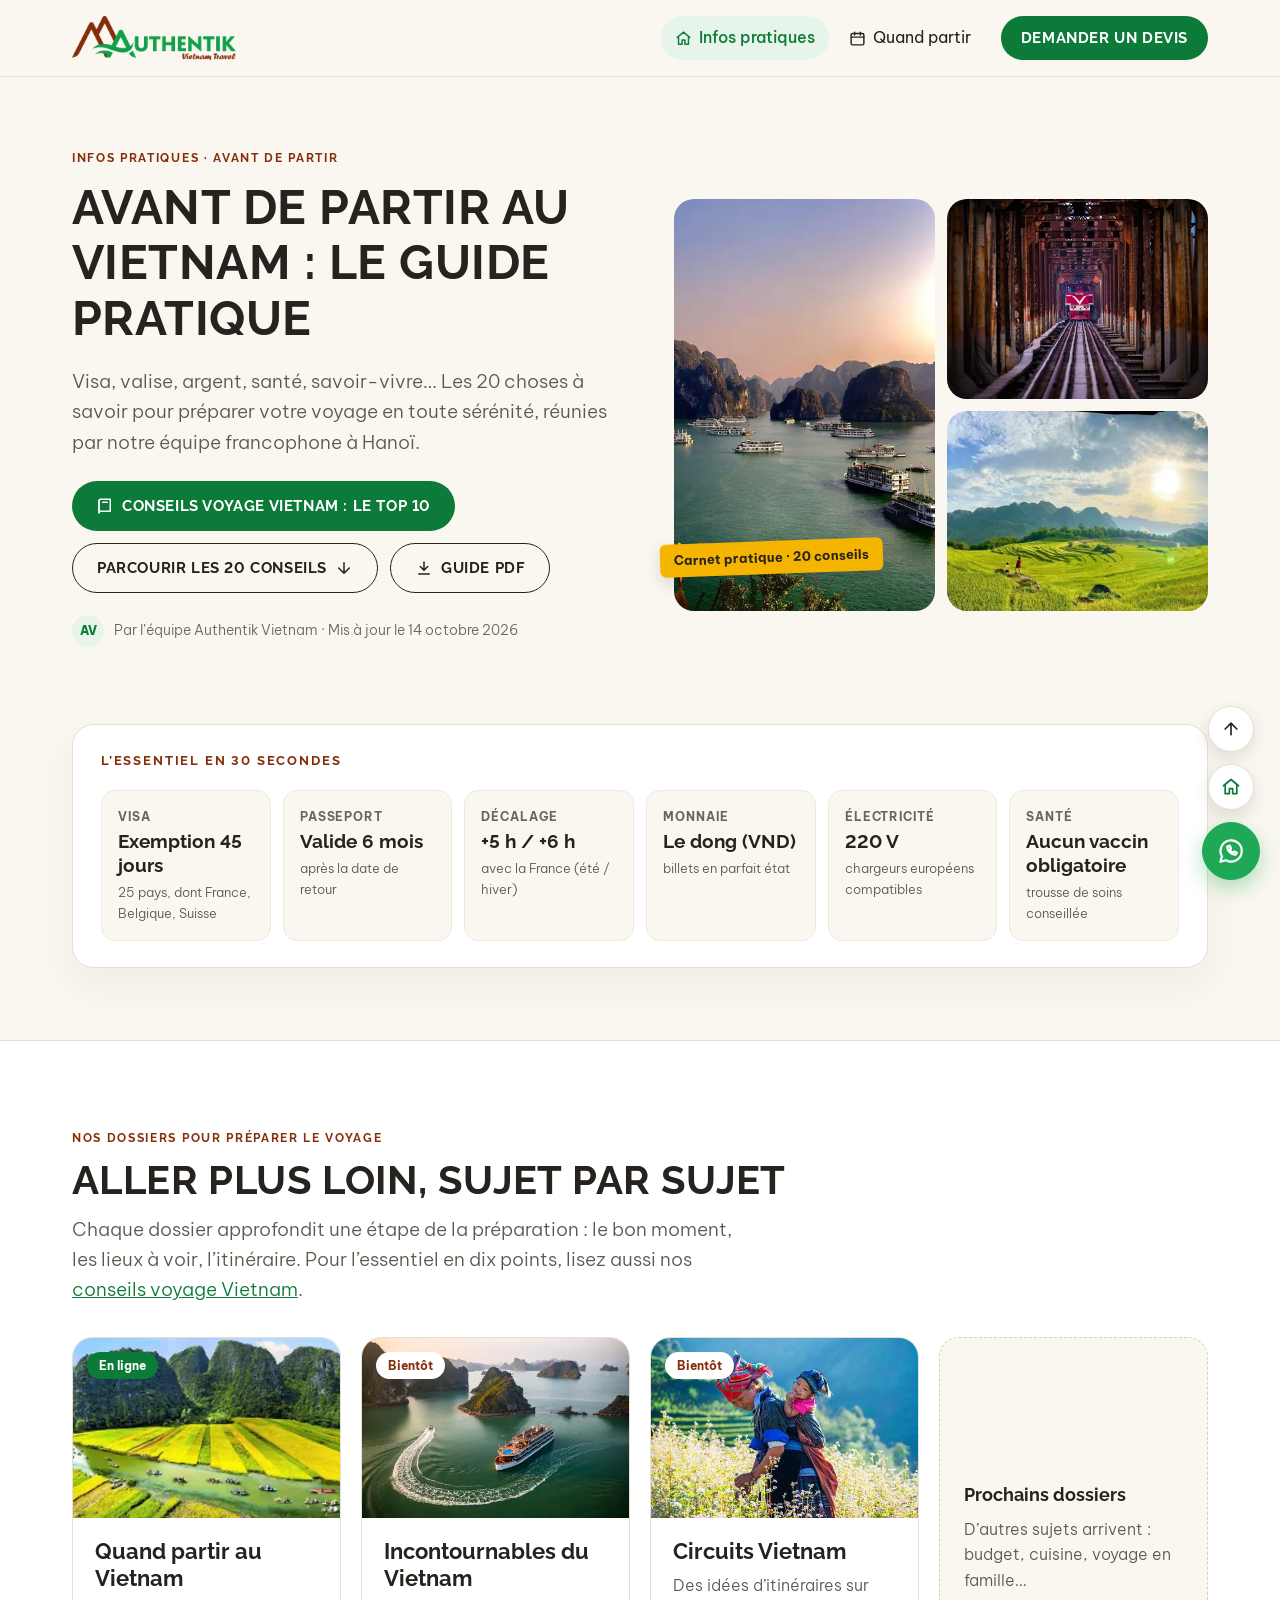
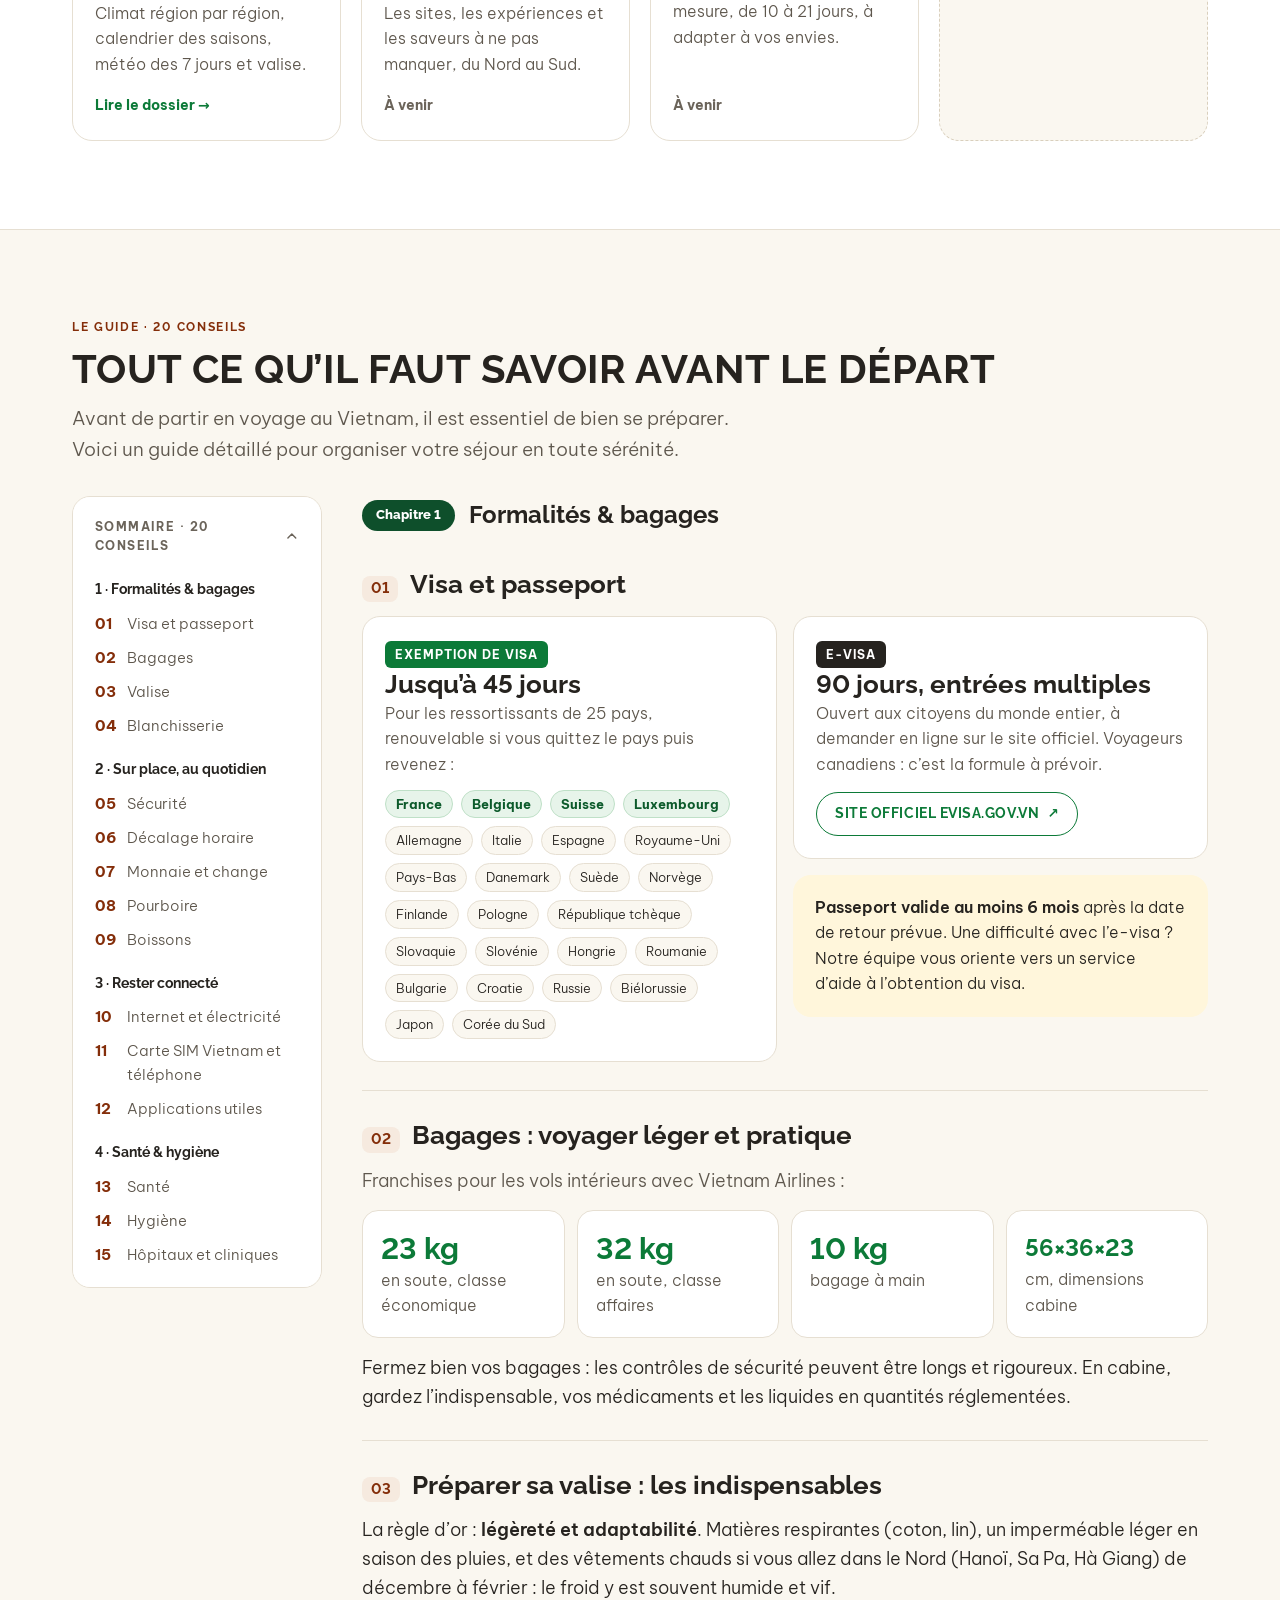
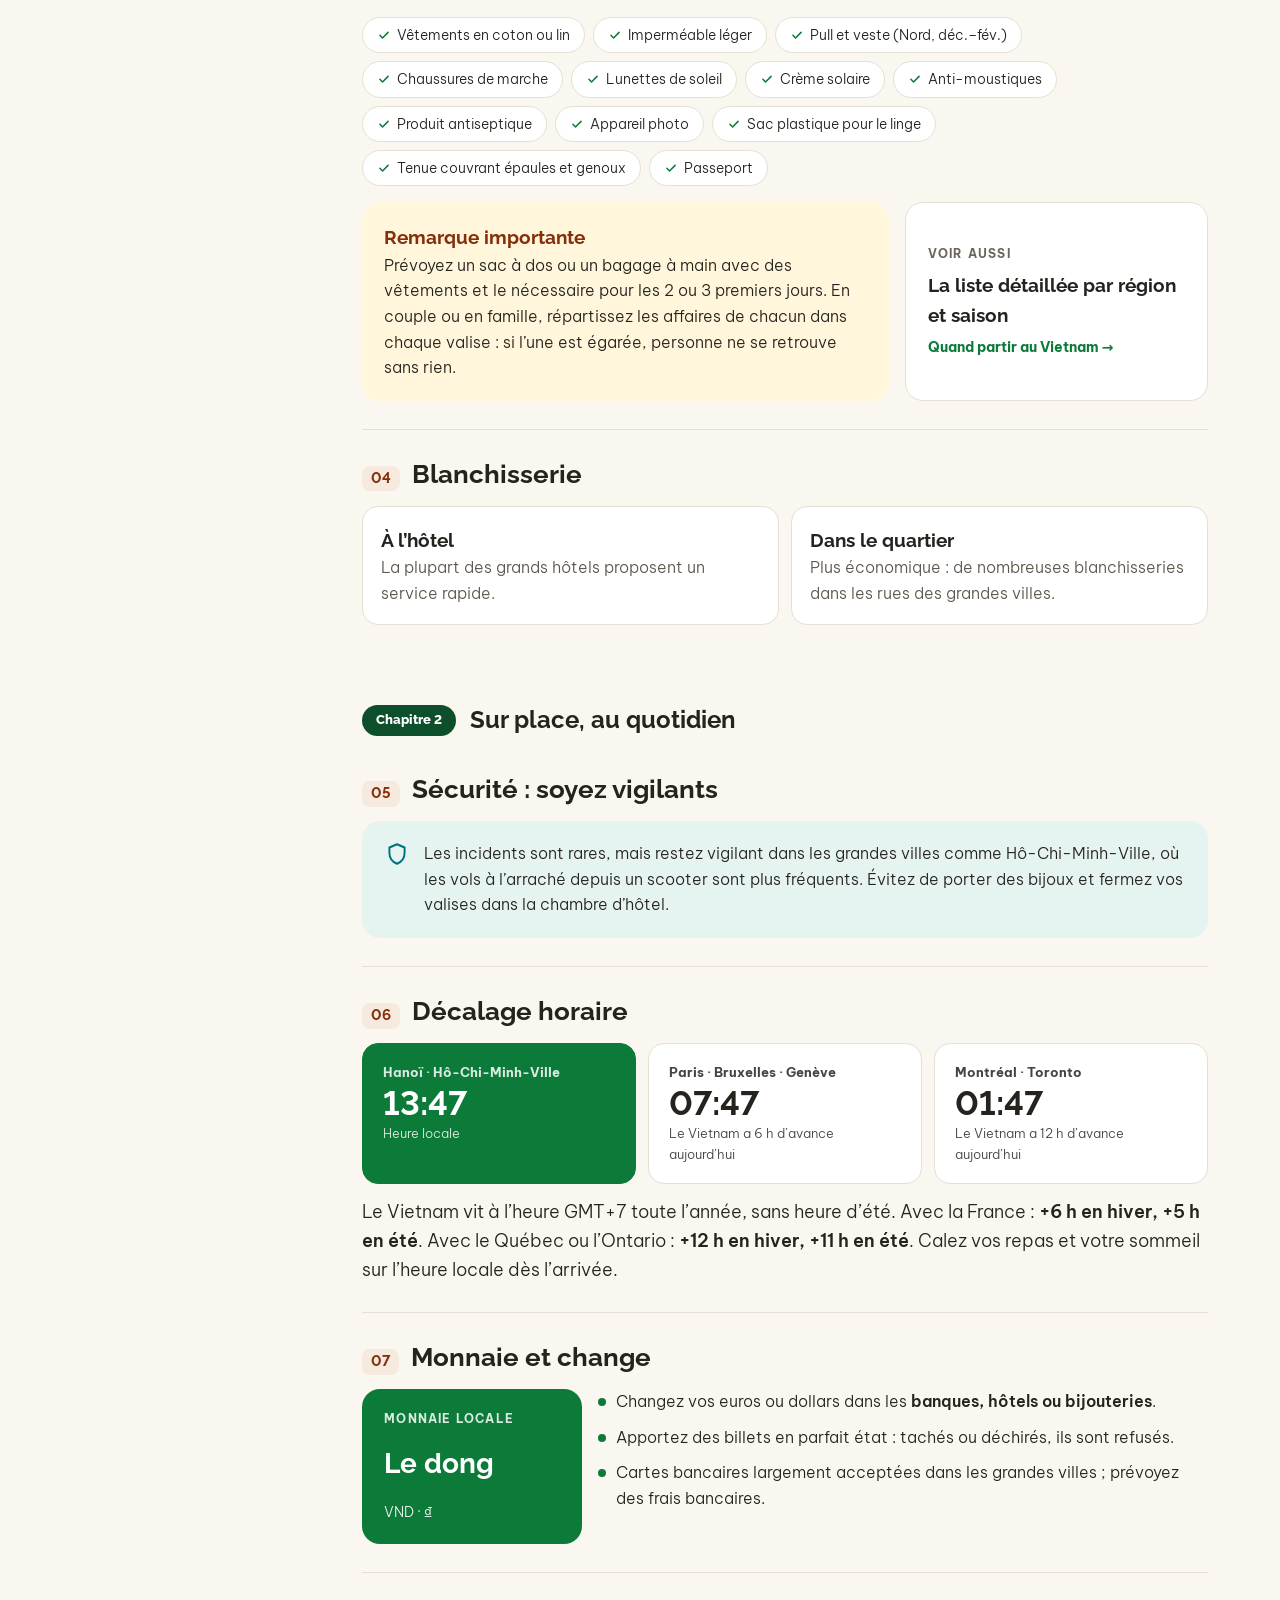
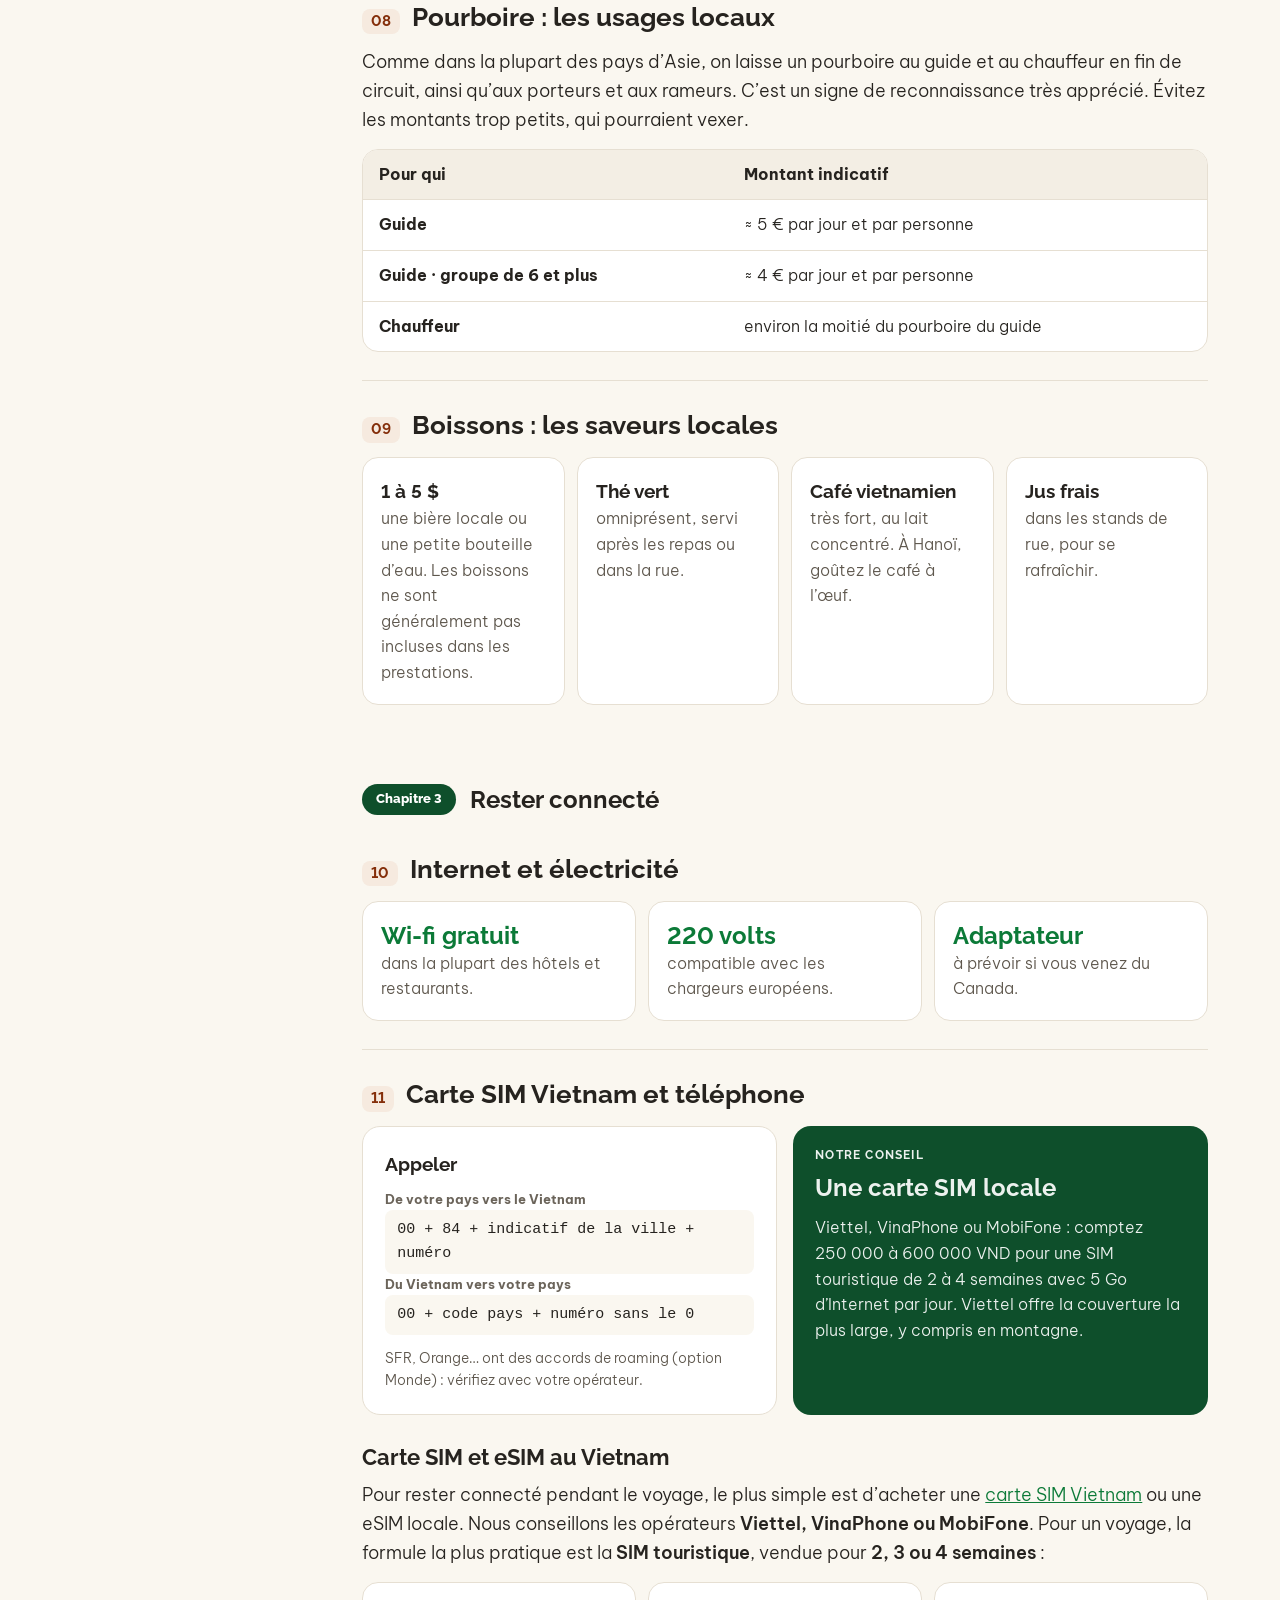
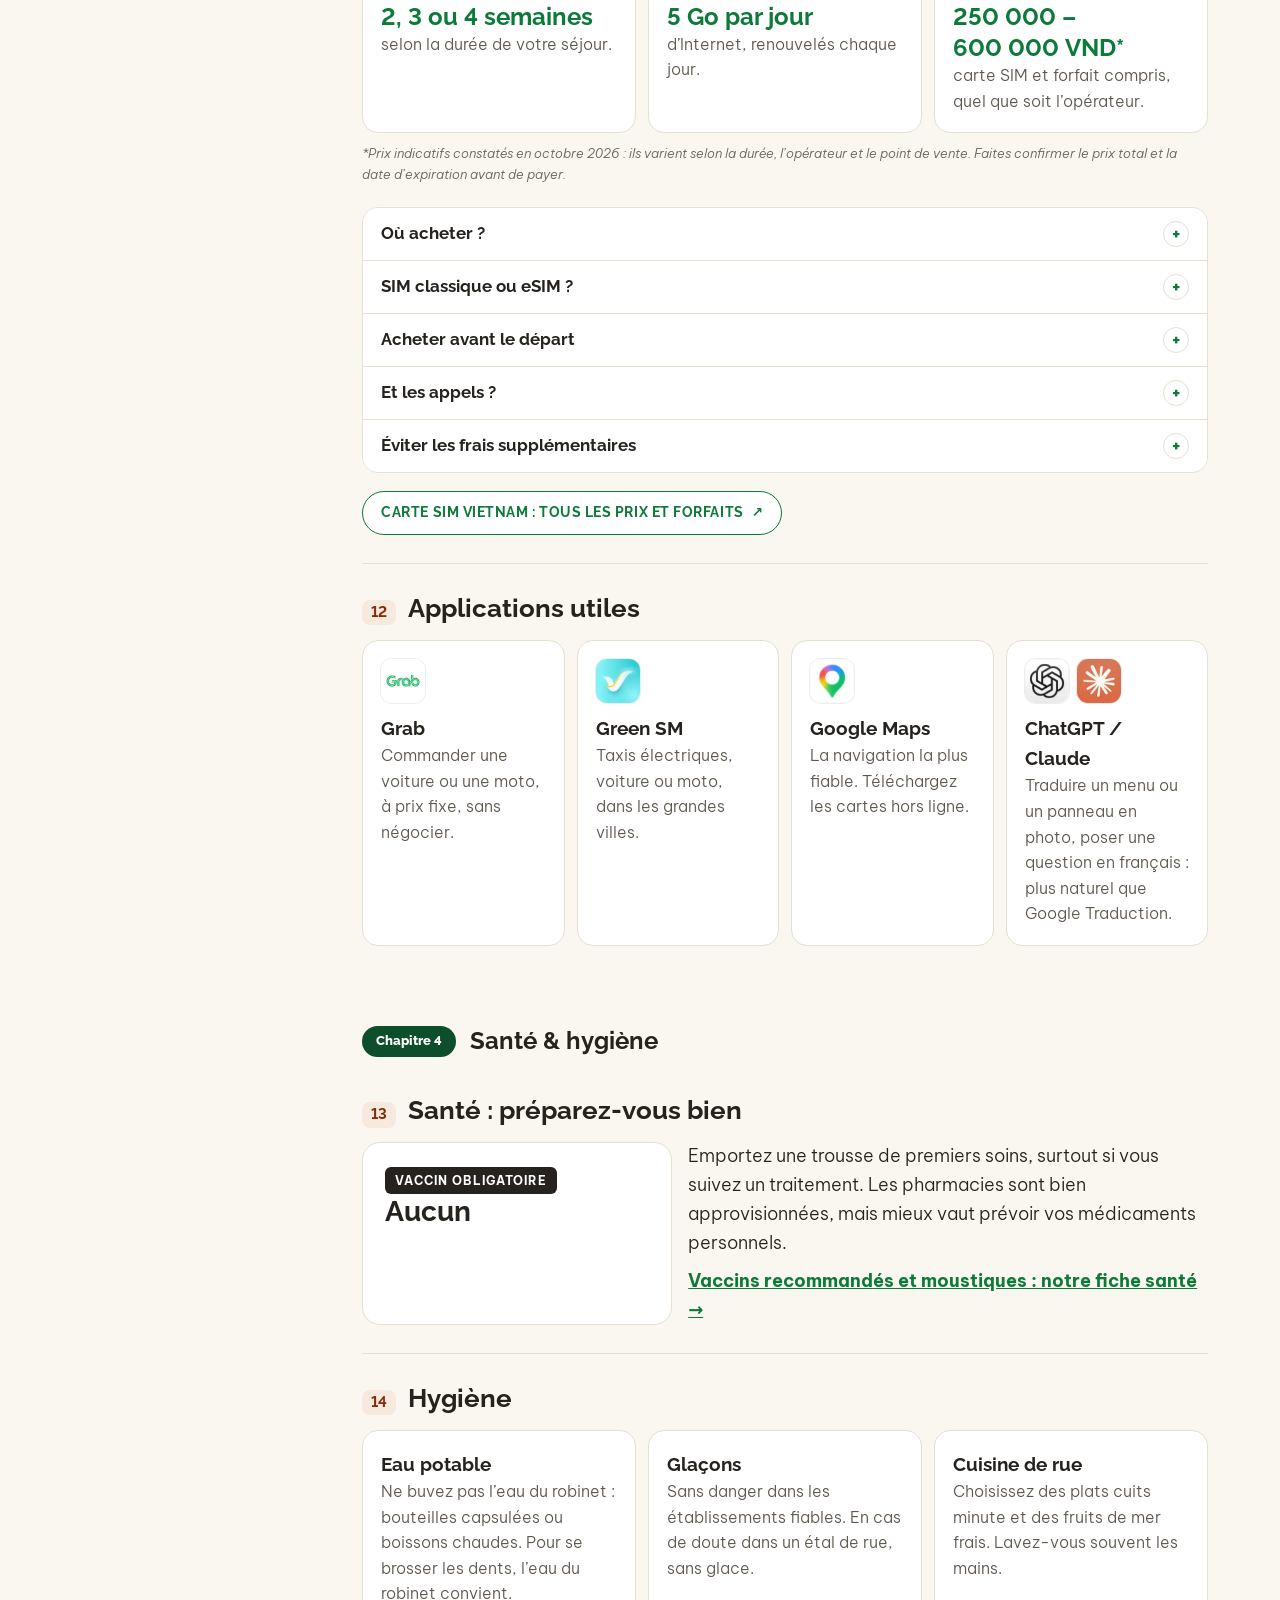
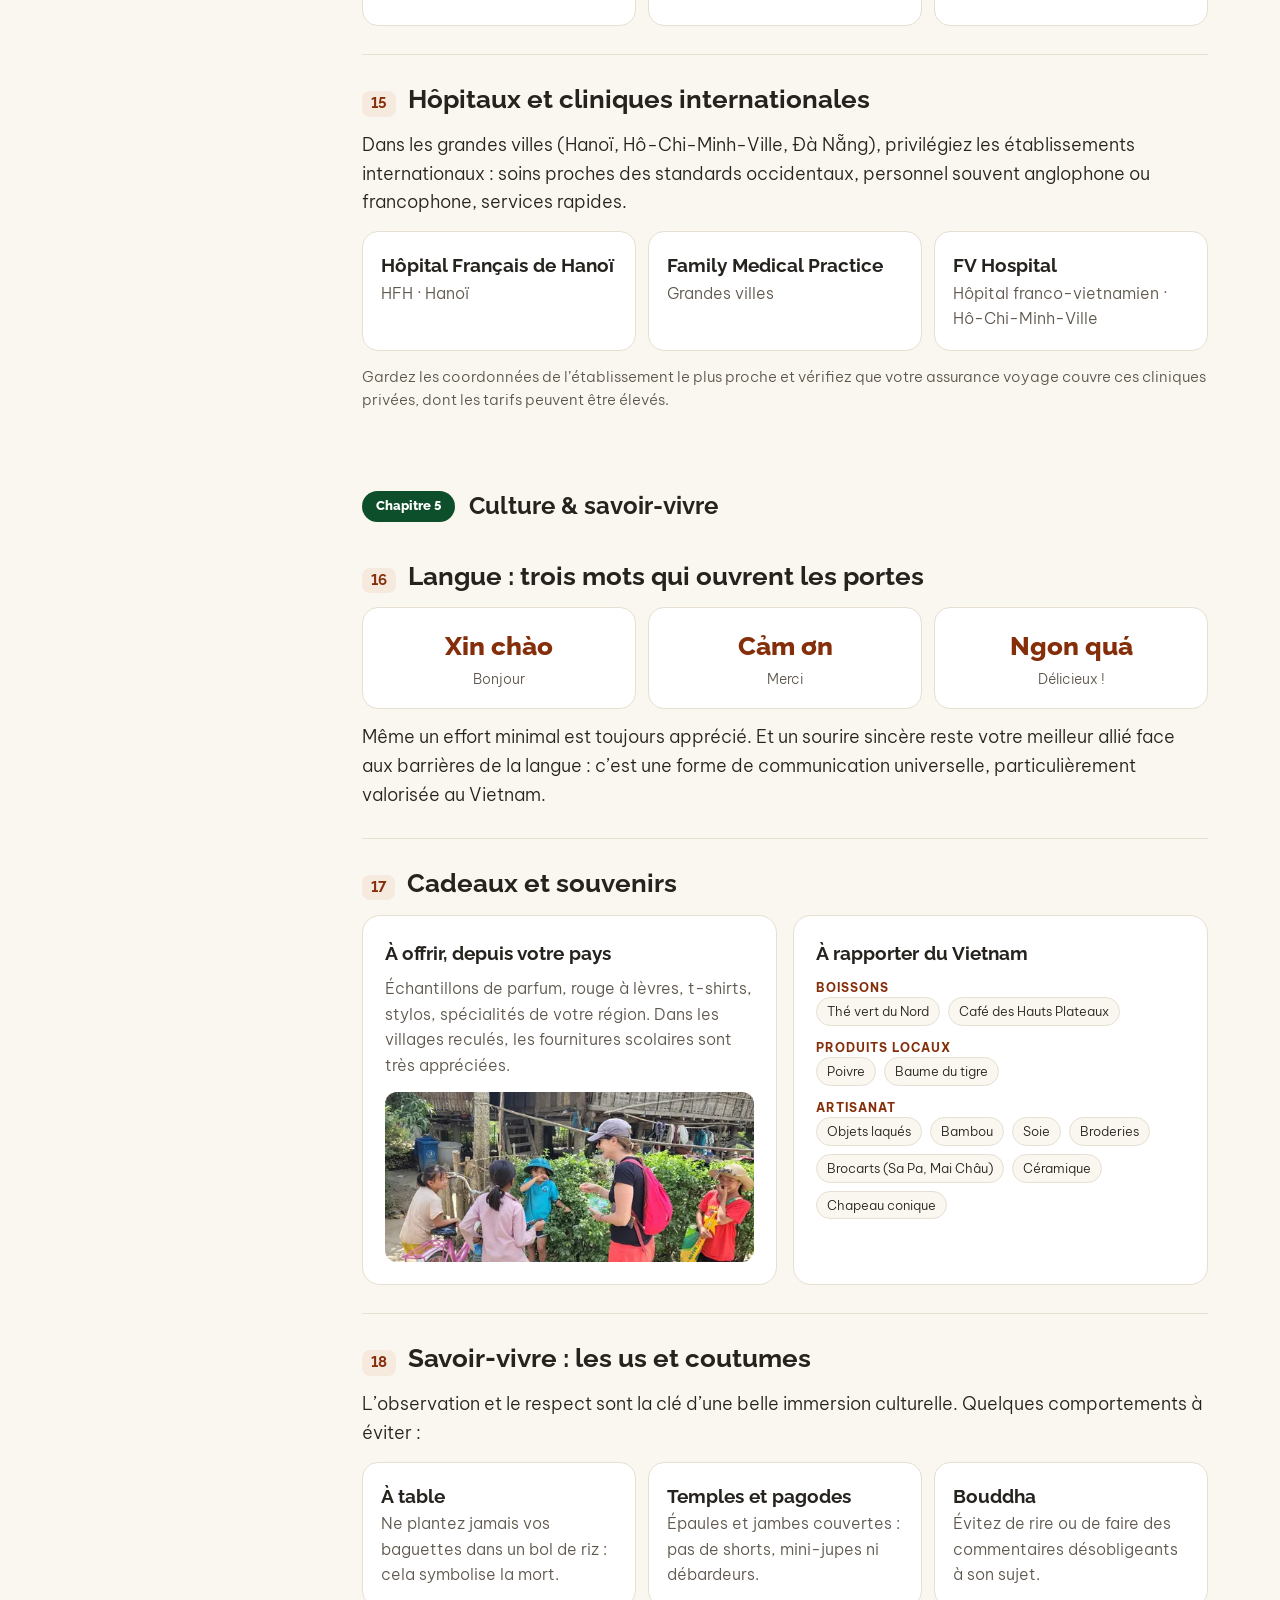
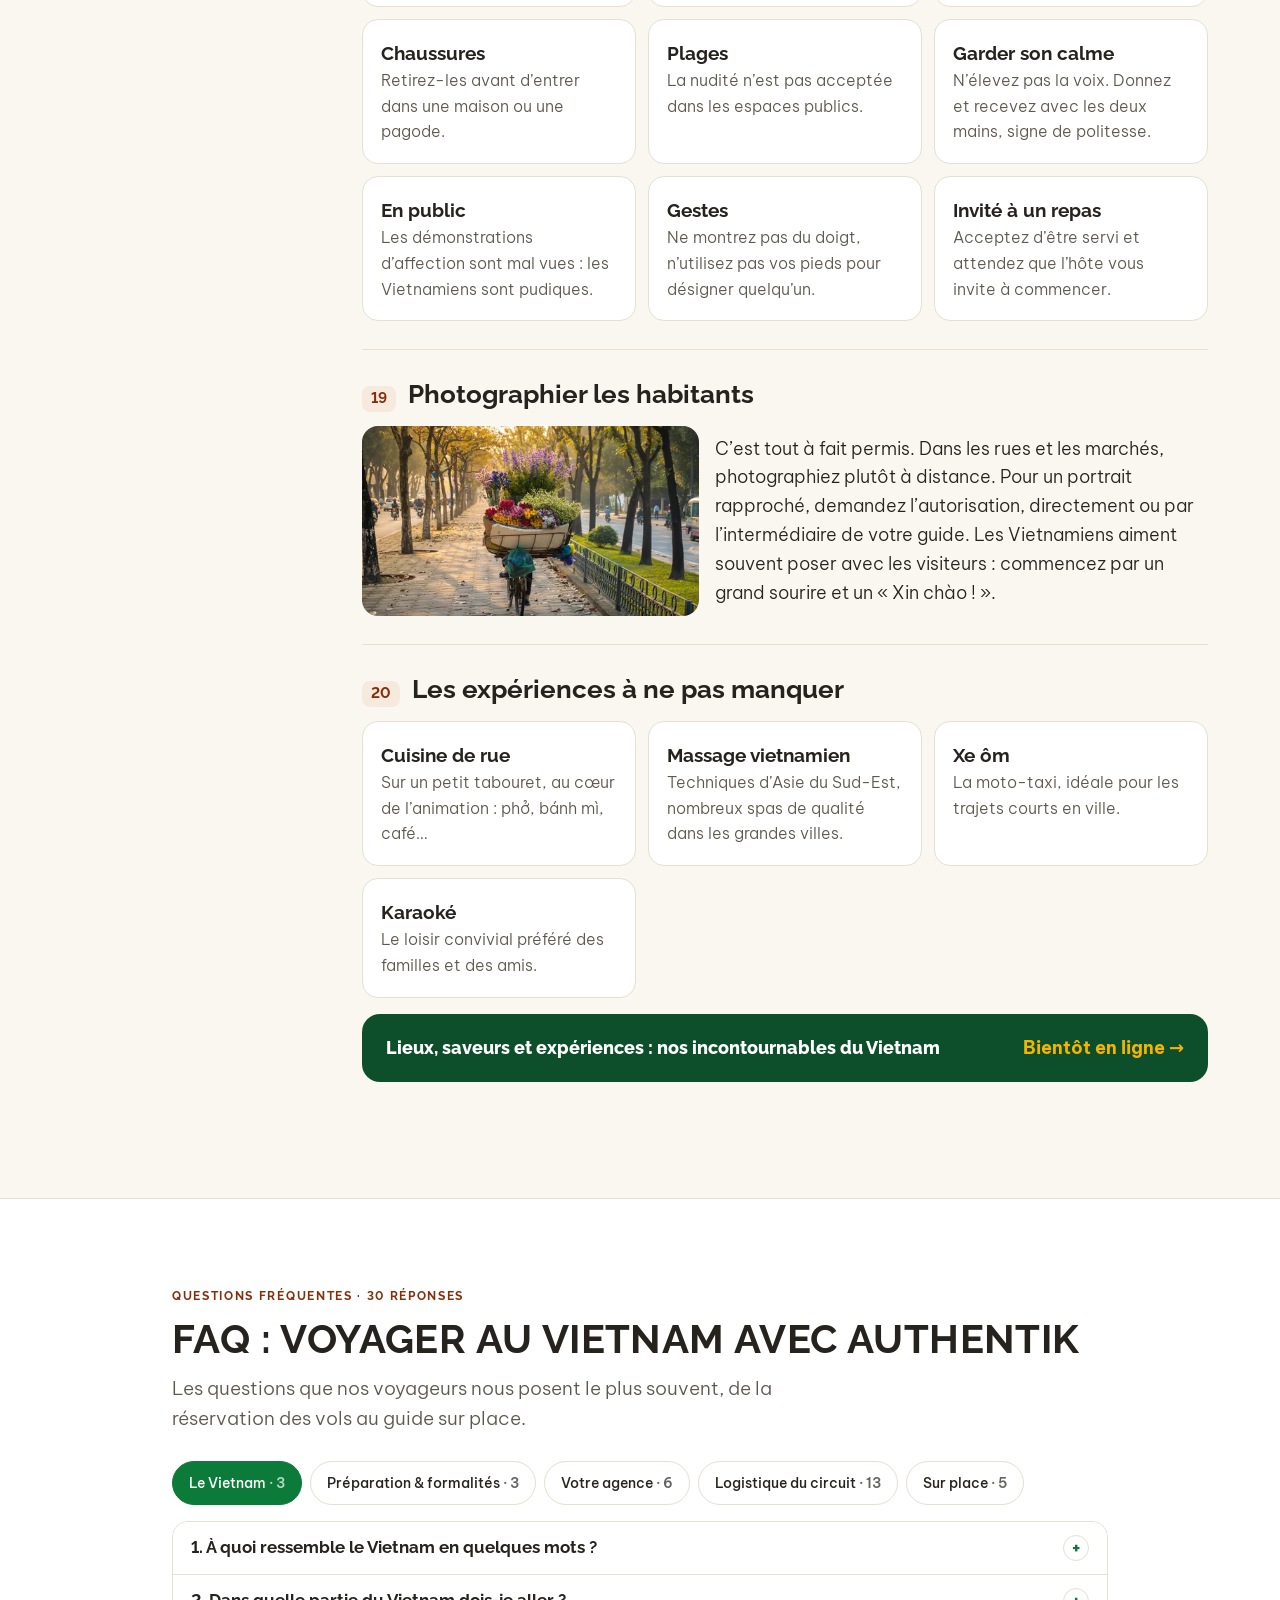
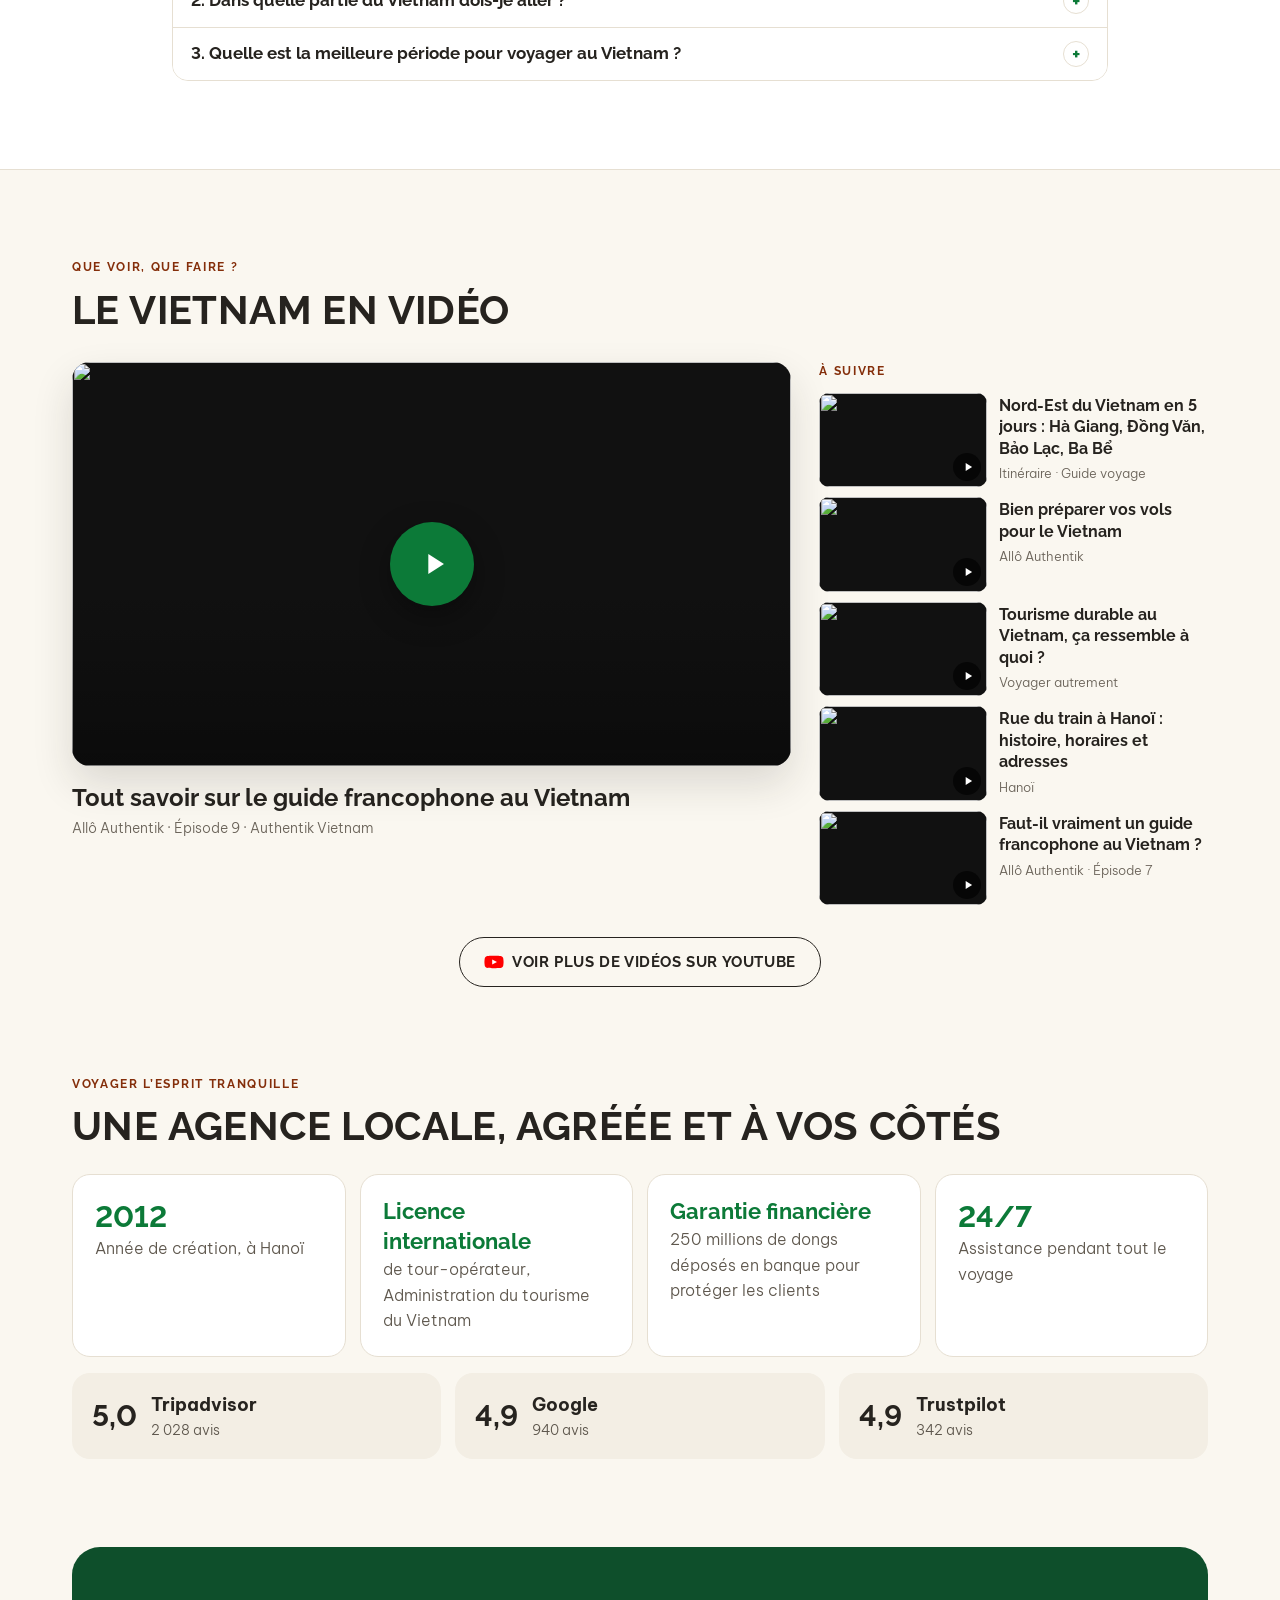
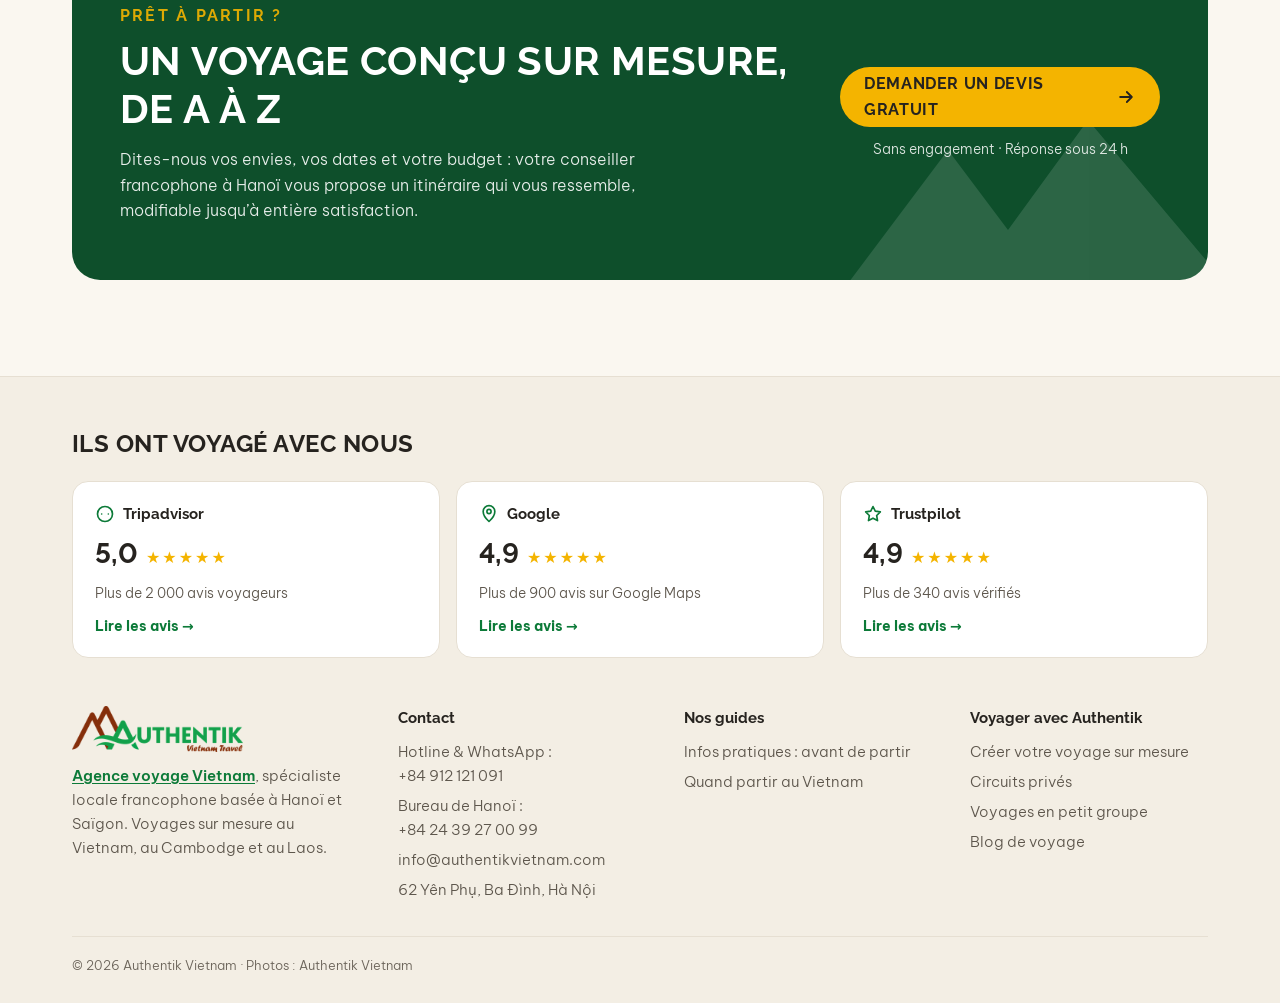
==== commit 58cea819: "Ajout de Google Analytics 4 (G-NN50C5LVVK) sur le hub et Quand partir  - index.html, quand-partir-au" ====
--- a/index.html
+++ b/index.html
@@ -3,6 +3,15 @@
 <head>
 <meta charset="utf-8">
 <meta name="viewport" content="width=device-width, initial-scale=1">
+<!-- Google tag (gtag.js) : Google Analytics 4, flux authentik-vietnam.web.app -->
+<script async src="https://www.googletagmanager.com/gtag/js?id=G-NN50C5LVVK"></script>
+<script>
+  window.dataLayer = window.dataLayer || [];
+  function gtag(){dataLayer.push(arguments);}
+  gtag('js', new Date());
+
+  gtag('config', 'G-NN50C5LVVK');
+</script>
 <meta name="google-site-verification" content="ITV04qkscnYxcQYIyrox1oWk3NQ-5QAh_pfx4VIrtzE">
 <!-- Google Search Console : propriété https://authentik-vietnam.web.app/ -->
 <meta name="google-site-verification" content="ly-pWw81ZKIq-UiTAA_E4cbp6BQBBo4UpVg-3VIUoJY">
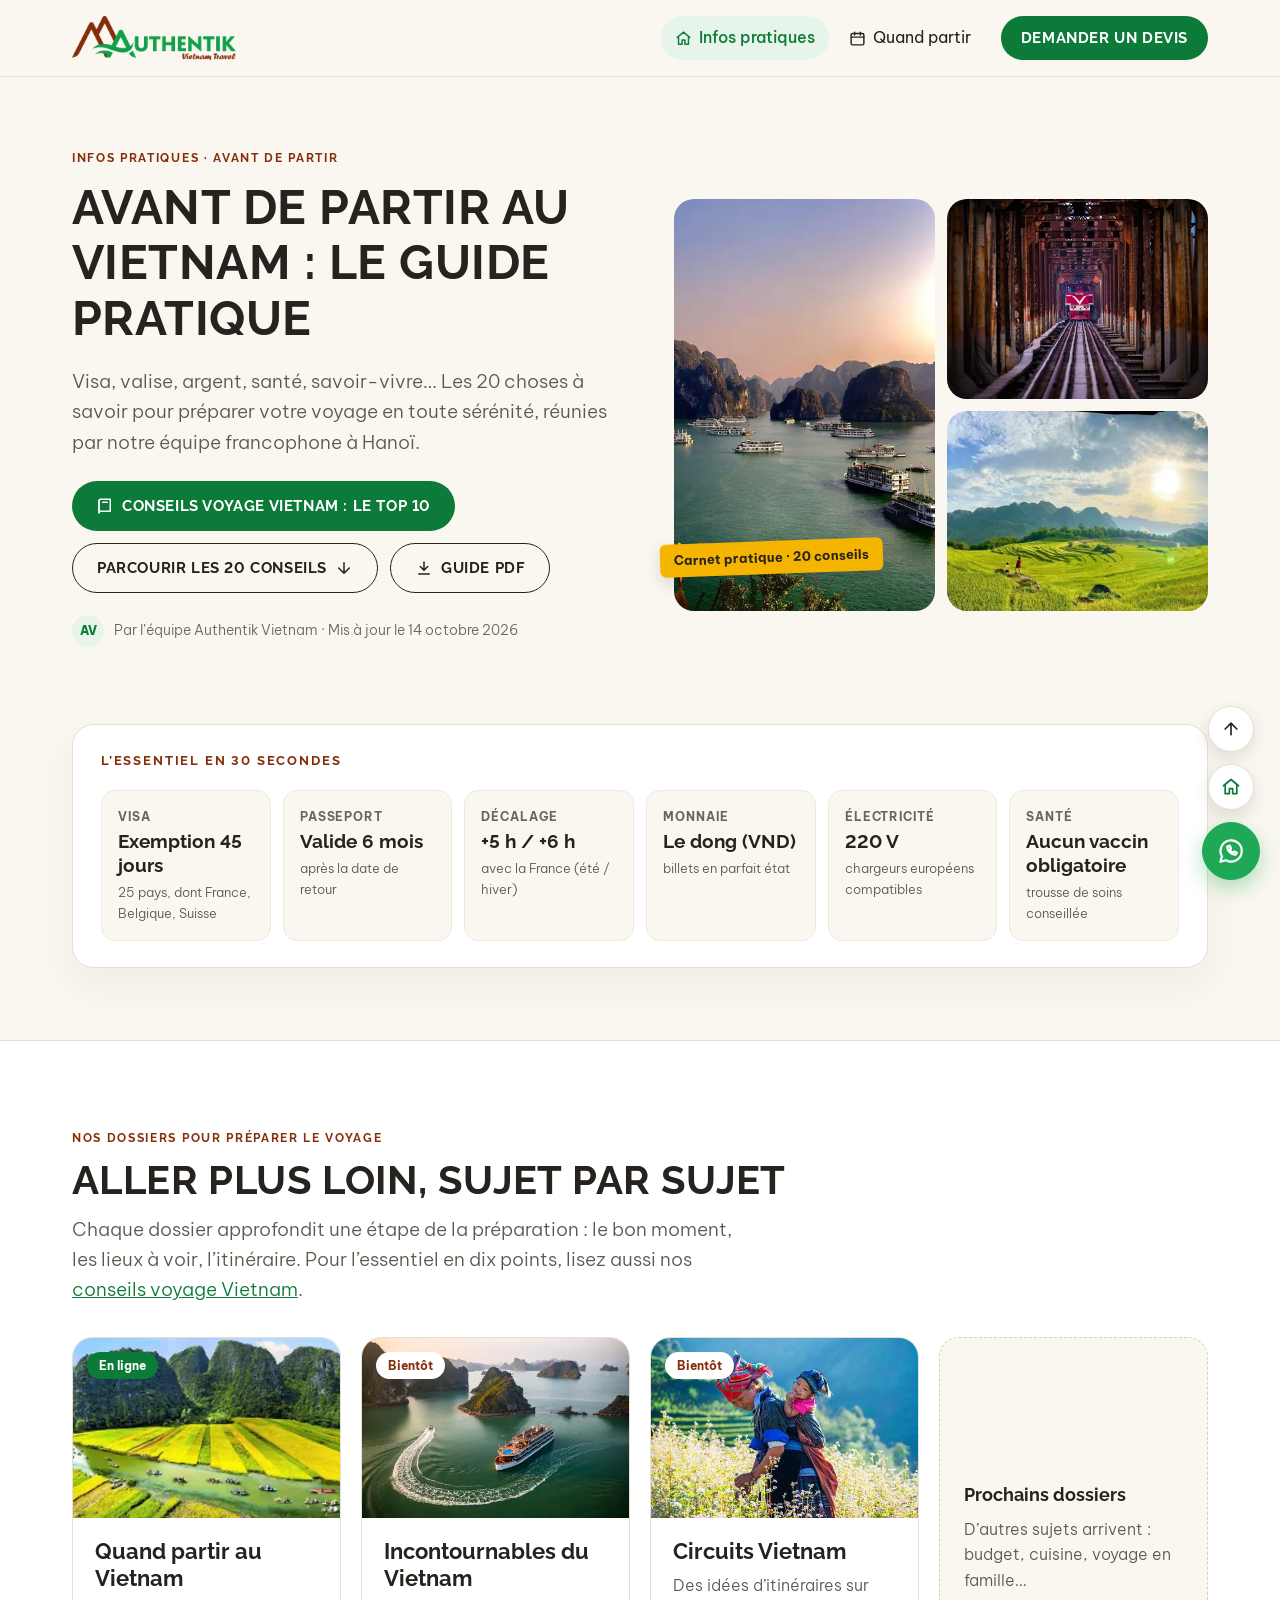
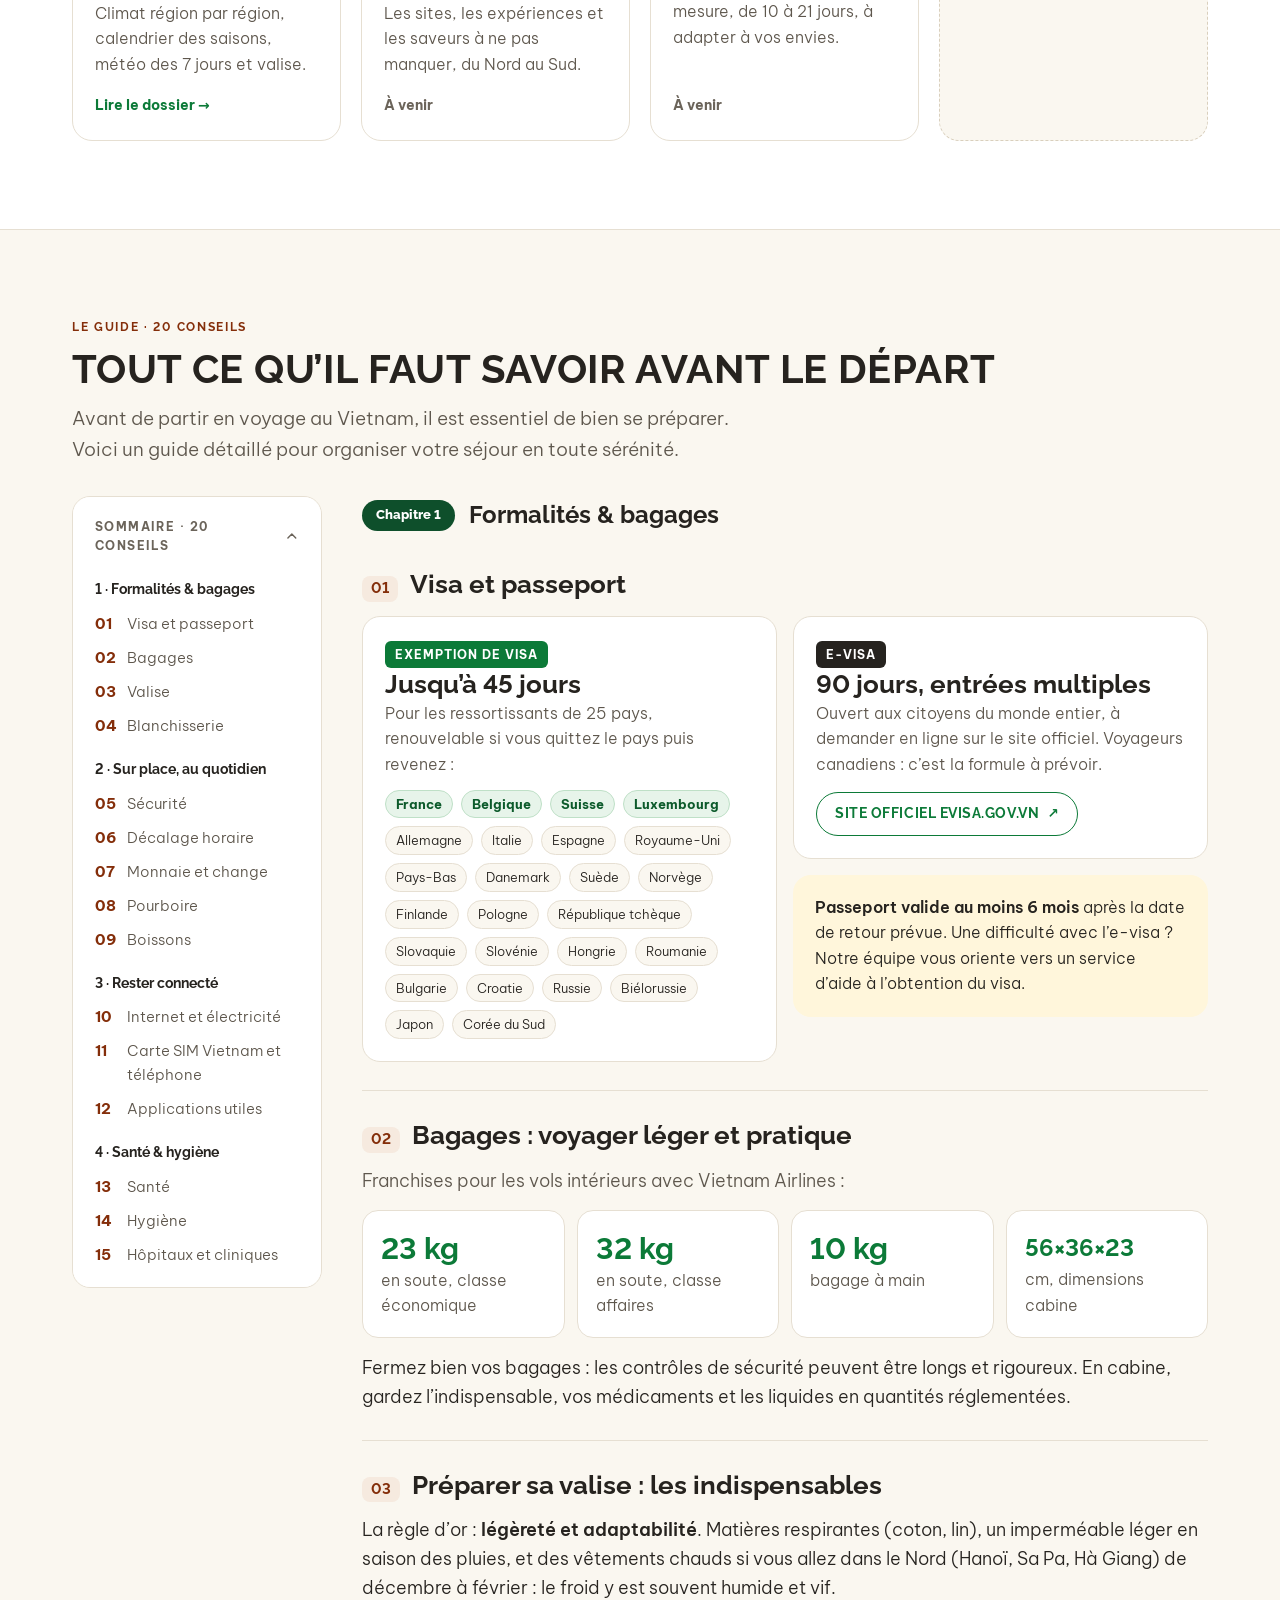
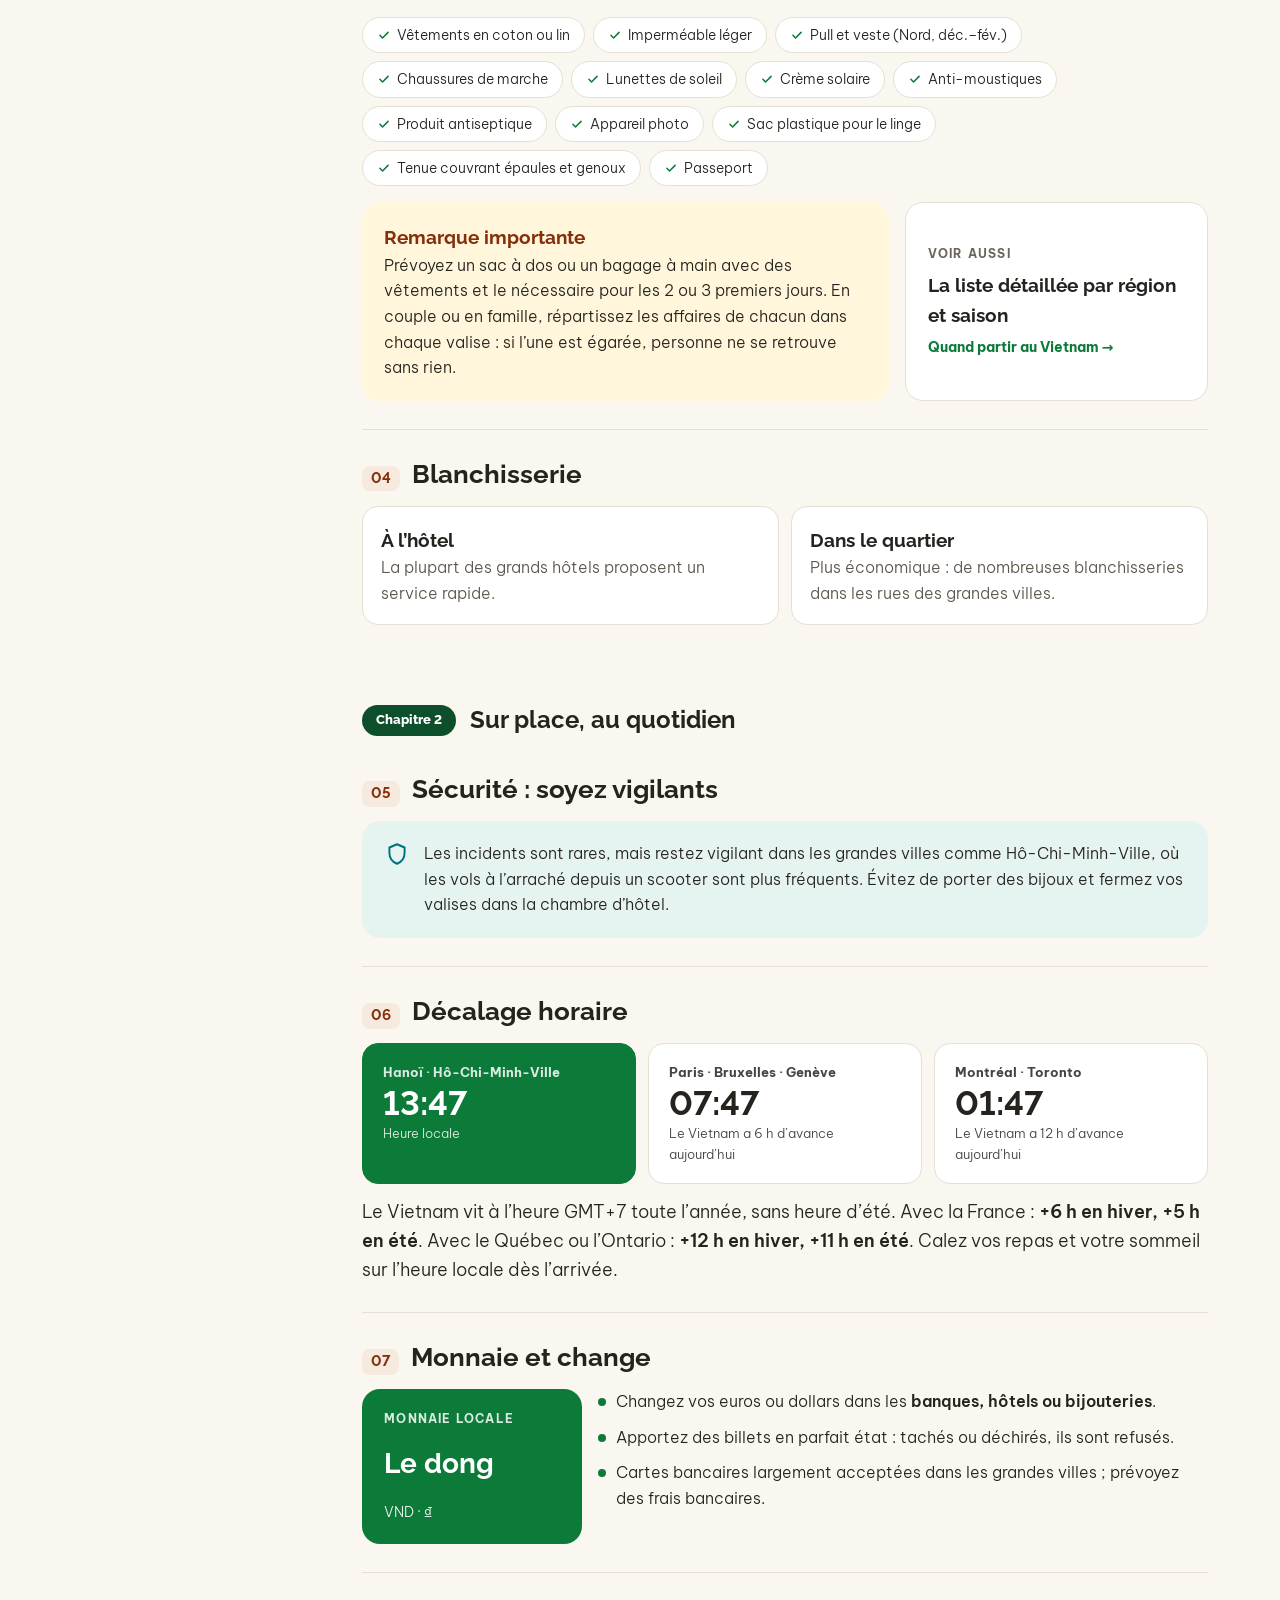
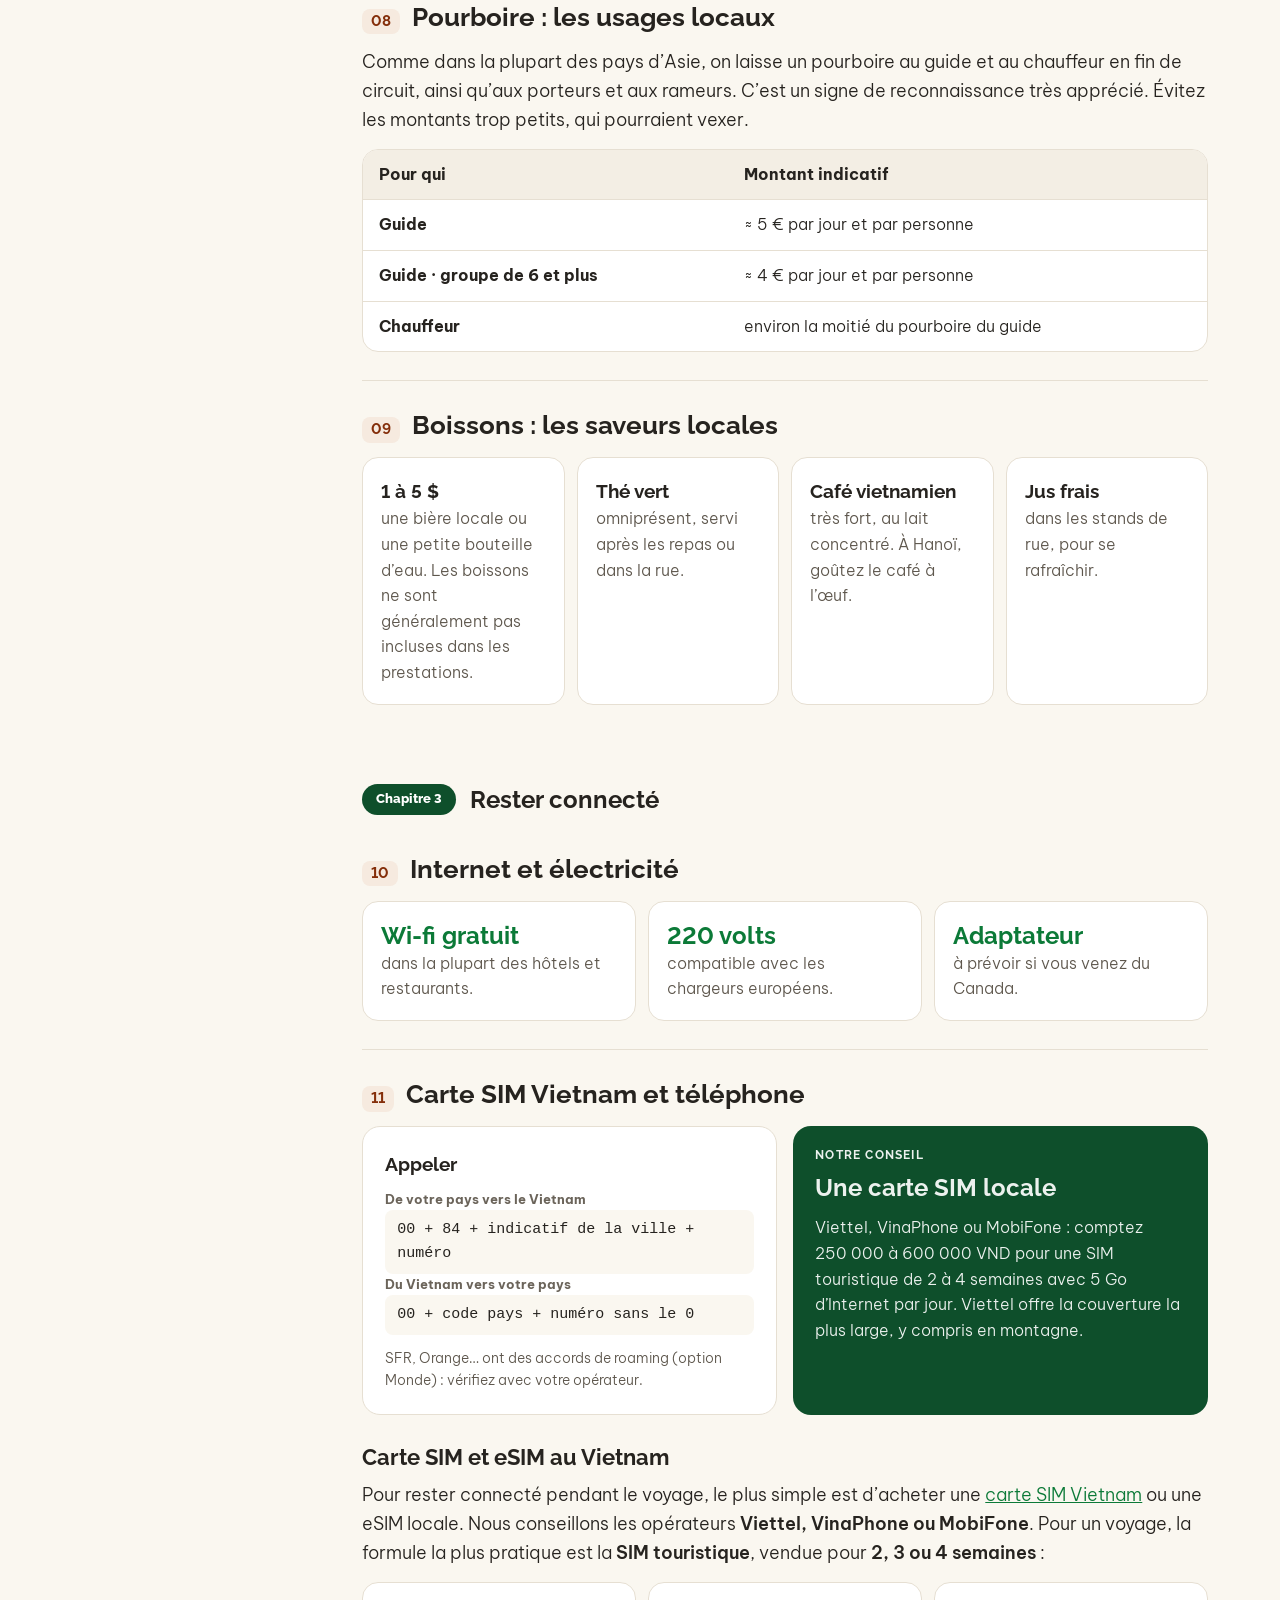
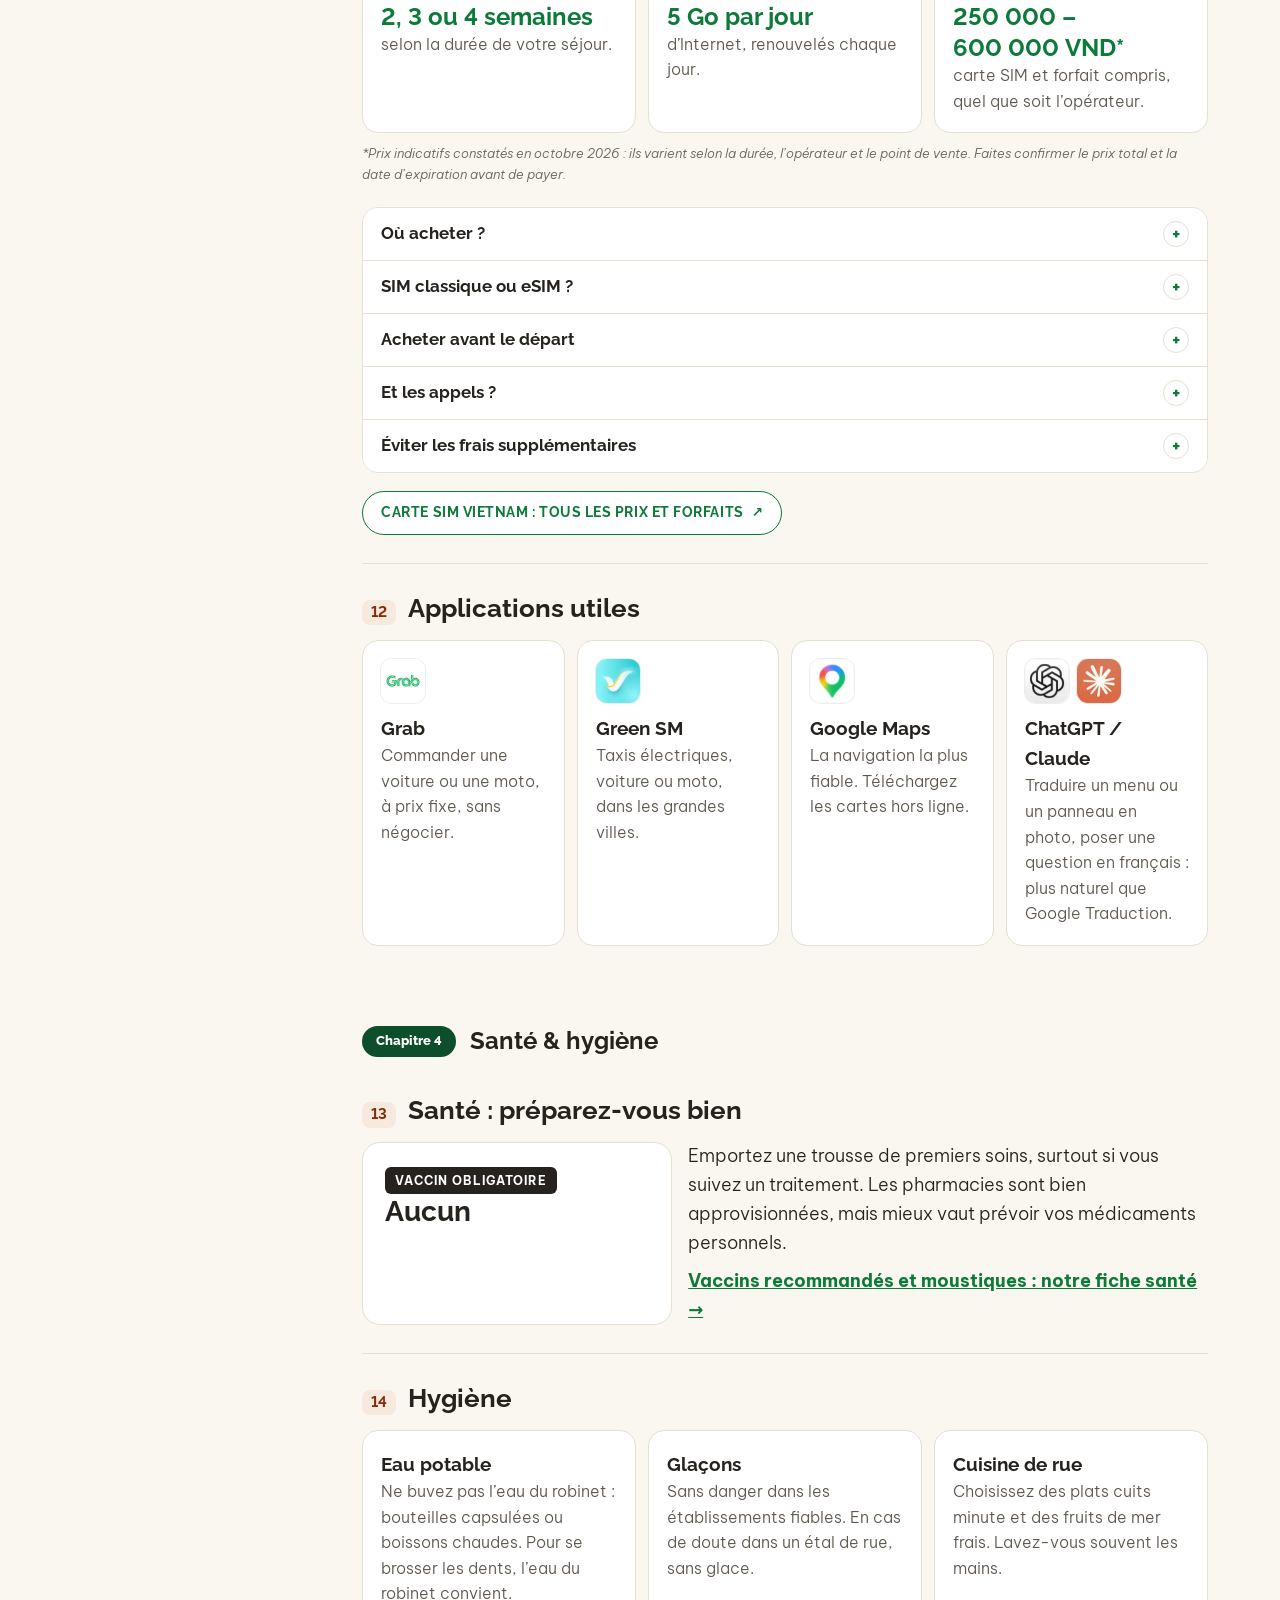
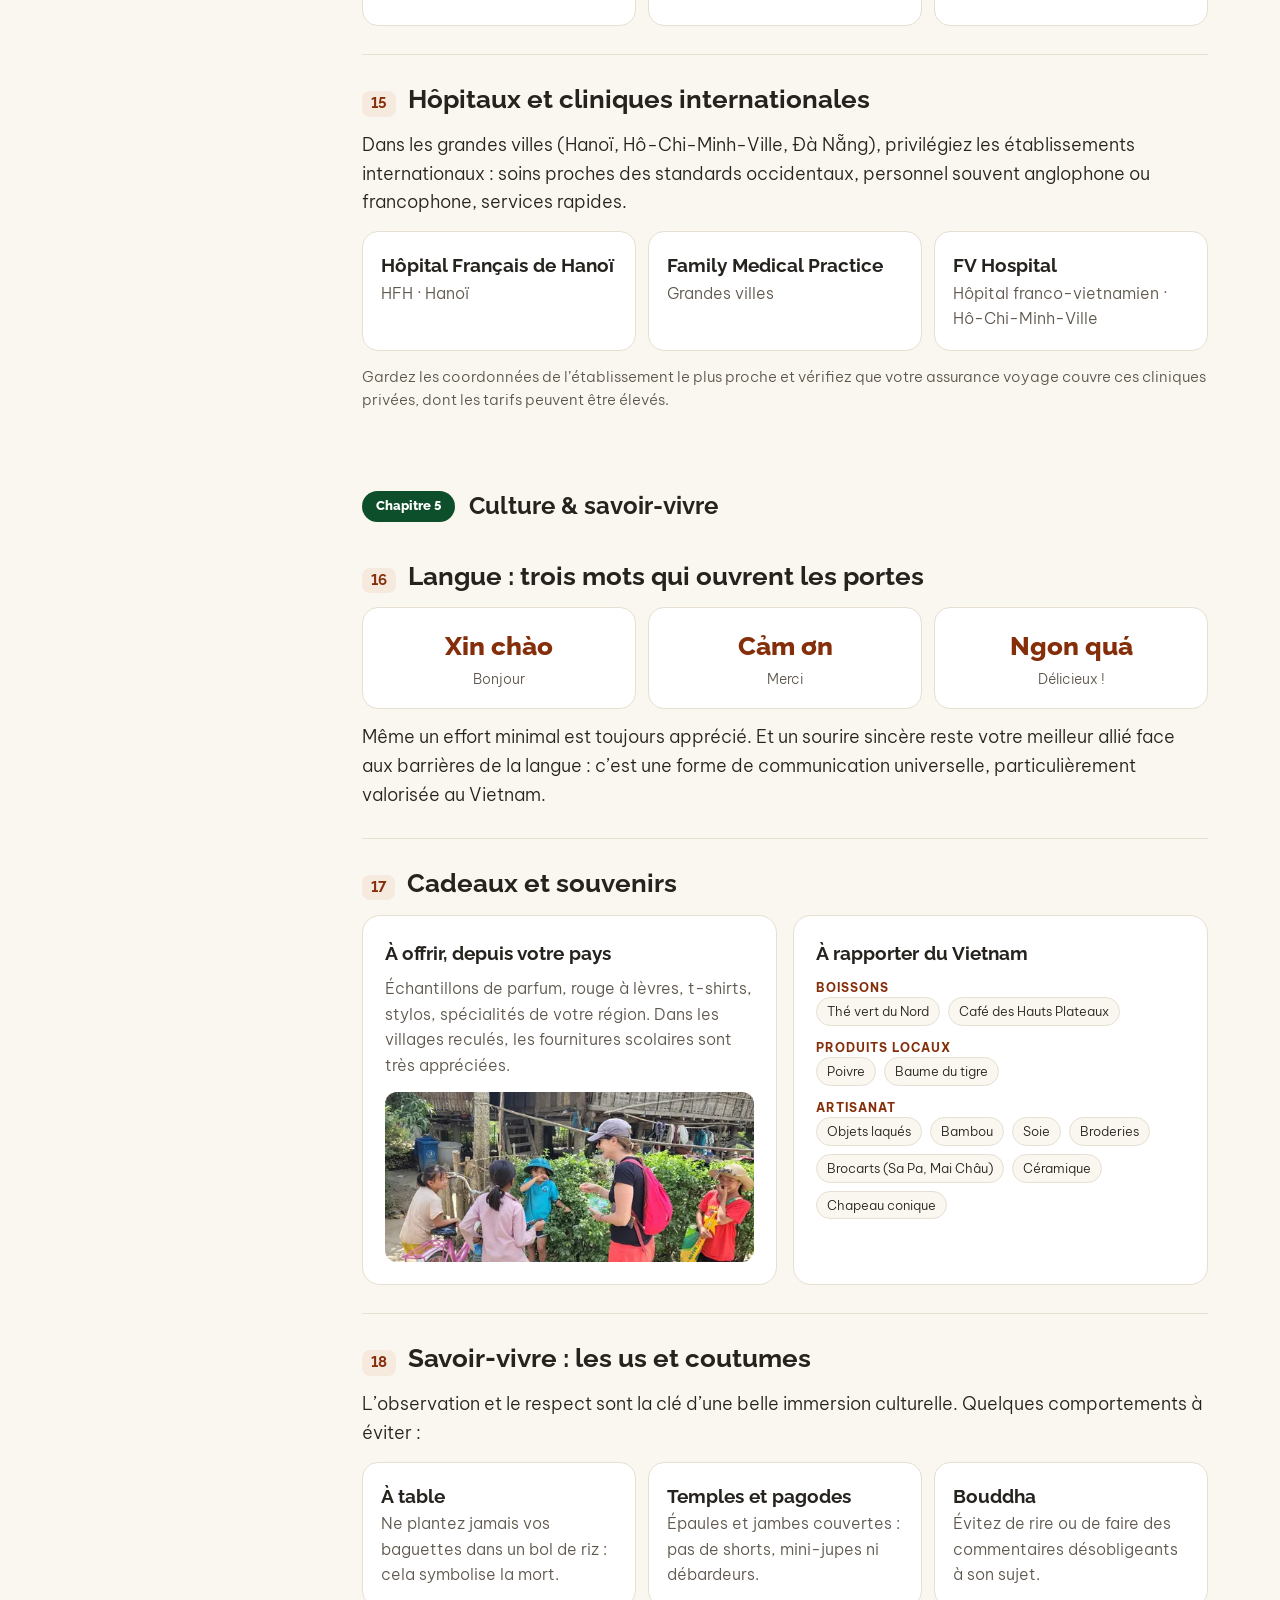
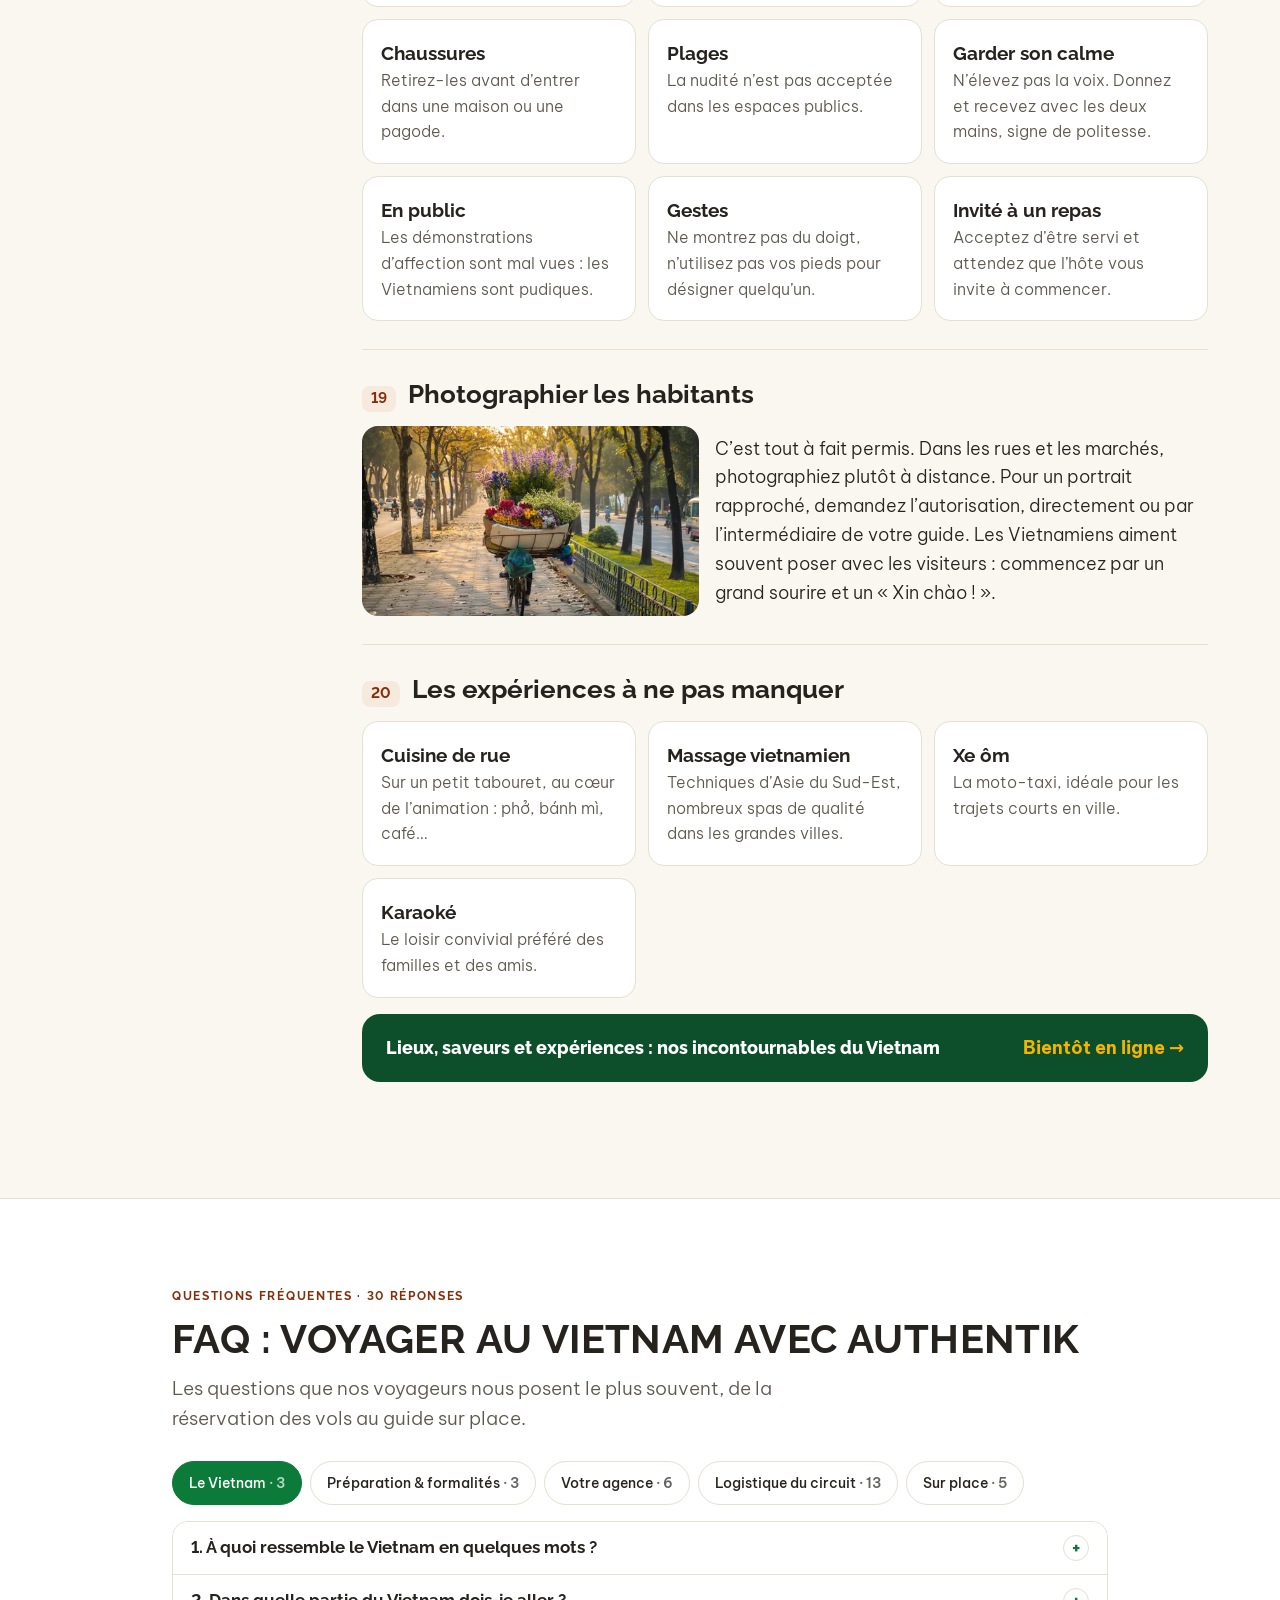
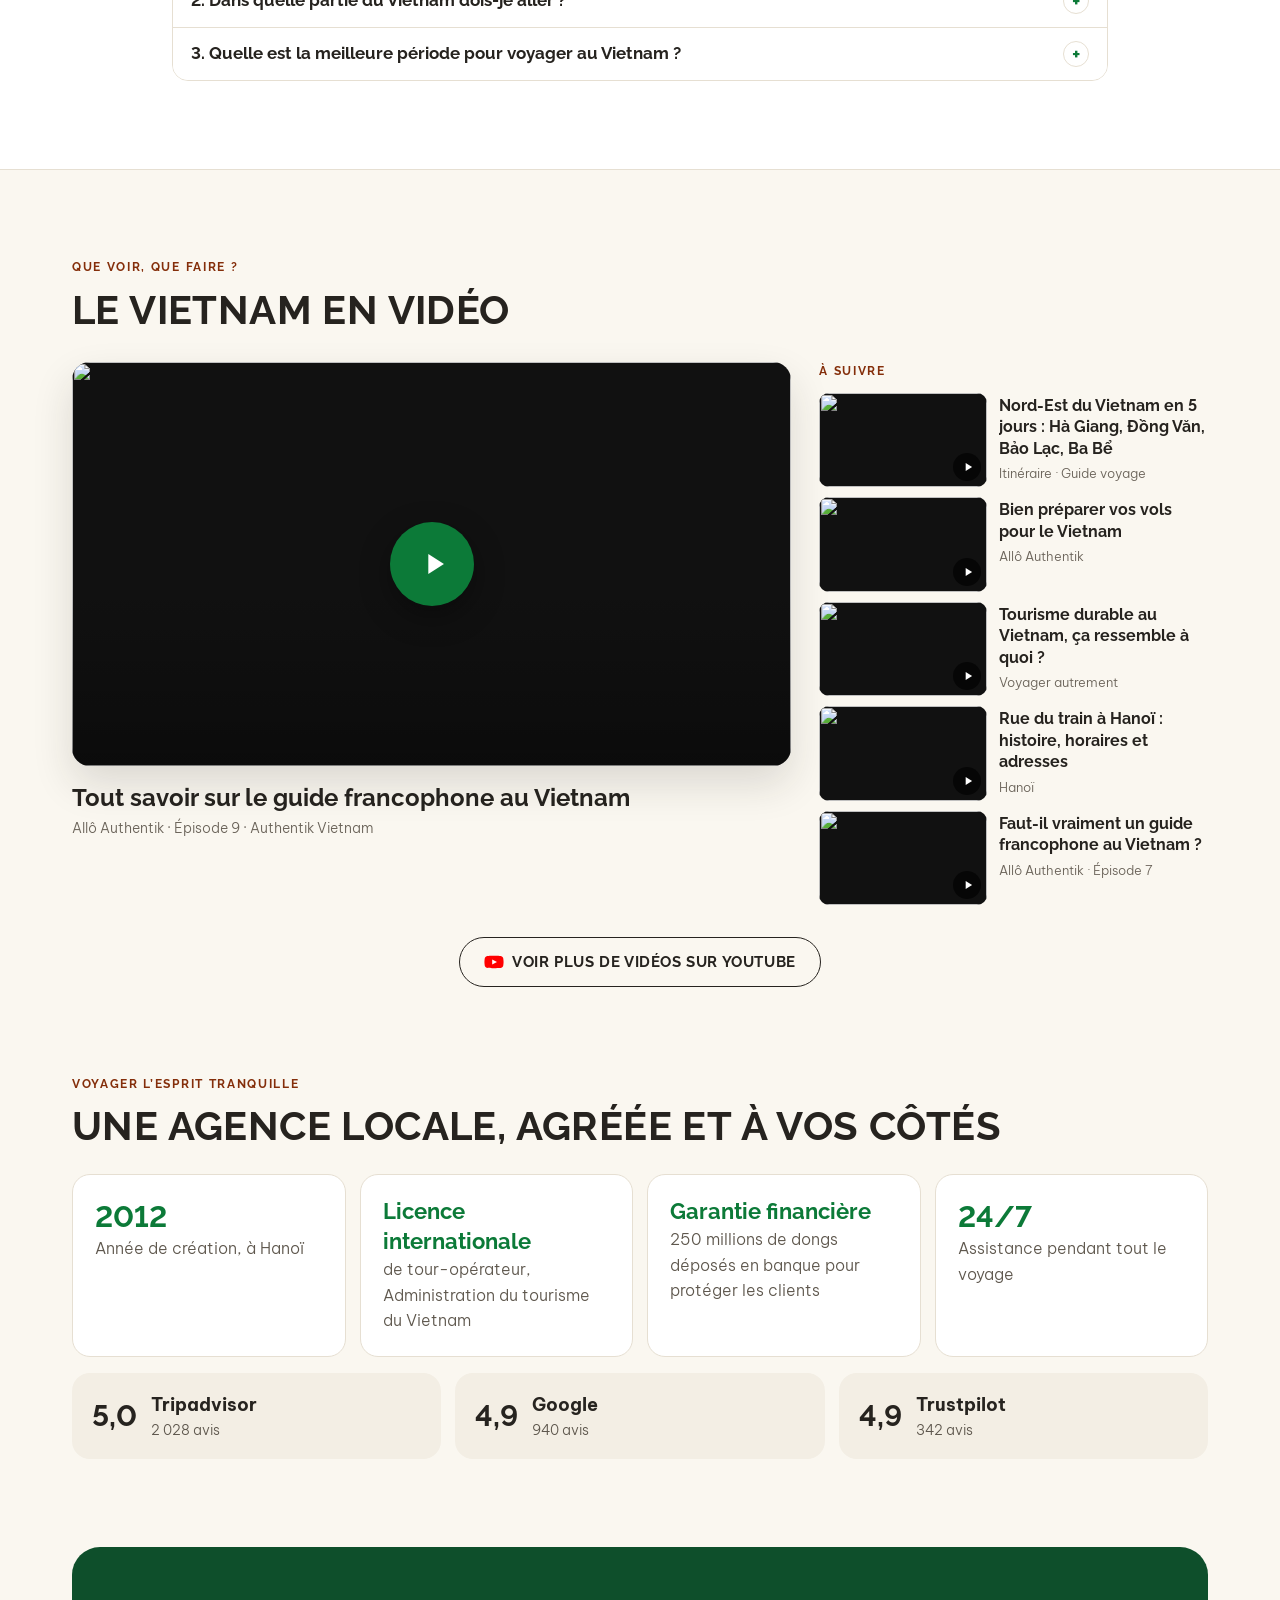
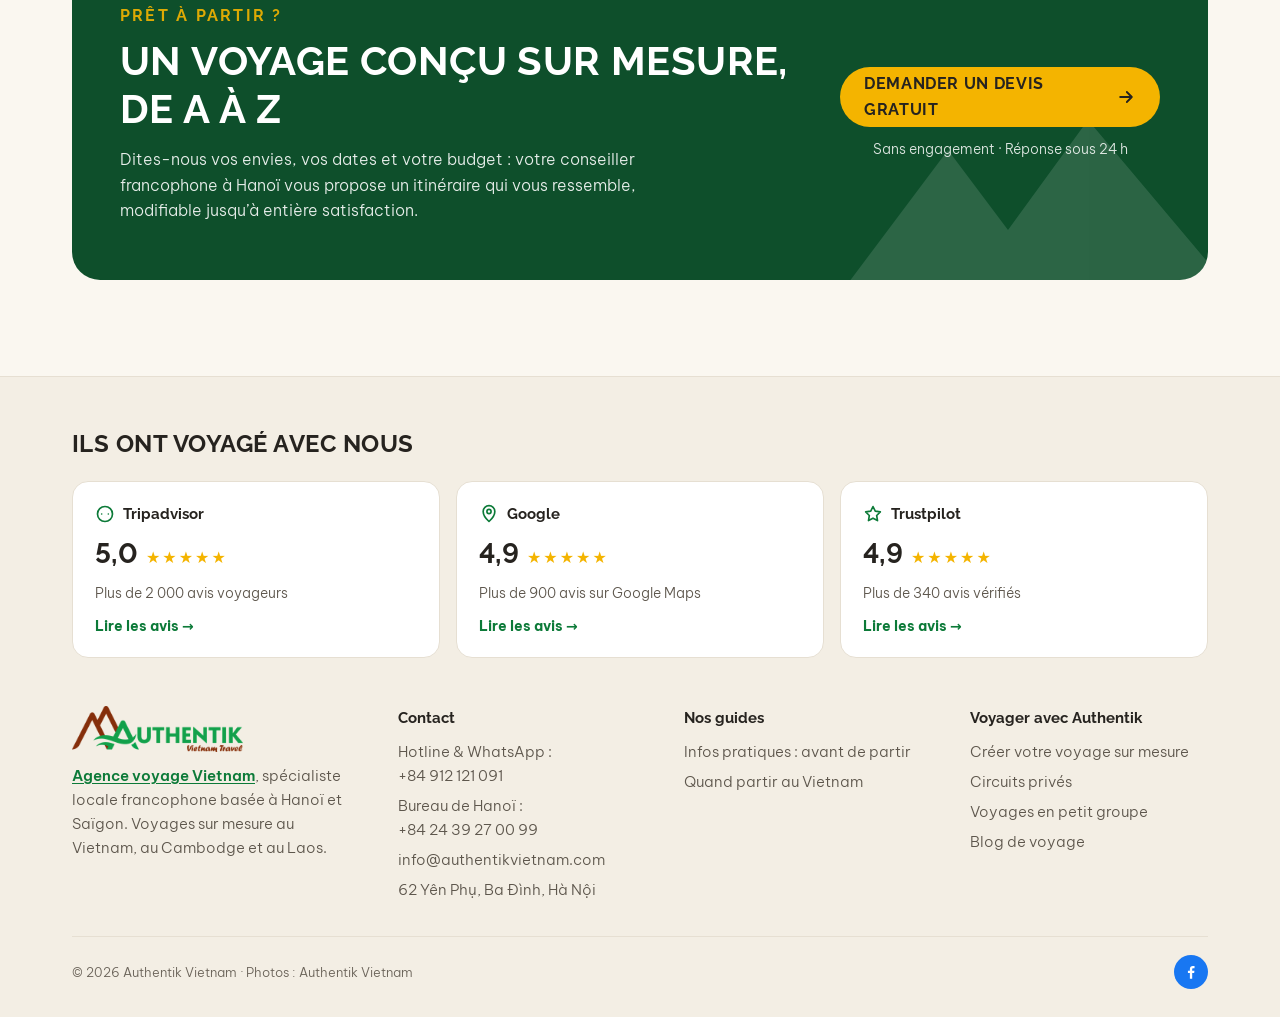
==== commit a938b84c: "Footer : icône Facebook + compteur de vues sur la ligne ©  - index.html, quand-partir-au-vietnam/ind" ====
--- a/index.html
+++ b/index.html
@@ -42,7 +42,7 @@
 <link rel="preconnect" href="https://fonts.googleapis.com">
 <link rel="preconnect" href="https://fonts.gstatic.com" crossorigin>
 <link href="https://fonts.googleapis.com/css2?family=Raleway:wght@500;600;700&amp;family=Be+Vietnam+Pro:ital,wght@0,300;0,400;0,500;0,600;0,700;1,300&amp;display=swap" rel="stylesheet">
-<link rel="stylesheet" href="assets/site/site.css?v=1">
+<link rel="stylesheet" href="assets/site/site.css?v=2">
 <link rel="stylesheet" href="assets/css/hub.css?v=7">
 <link rel="stylesheet" href="assets/site/typo.css?v=1">
 <script type="application/ld+json">
@@ -1367,7 +1367,13 @@
         <a href="https://authentikvietnam.com/blog-de-voyage-au-vietnam" target="_blank" rel="noopener">Blog de voyage</a>
       </nav>
     </div>
-    <div class="av-footer__bottom">© <span class="av-year">2026</span> Authentik Vietnam · Photos : Authentik Vietnam</div>
+    <div class="av-footer__bottom">
+      <p class="av-footer__copy">© <span class="av-year">2026</span> Authentik Vietnam · Photos : Authentik Vietnam</p>
+      <div class="av-footer__social">
+        <a class="av-social av-social--fb" href="https://www.facebook.com/authentikvietnamtravel" target="_blank" rel="noopener" aria-label="Authentik Vietnam sur Facebook" title="Authentik Vietnam sur Facebook"><svg aria-hidden="true" viewBox="0 0 24 24"><path d="M13.6 21v-7.6h2.6l.4-3.1h-3V8.4c0-.9.3-1.5 1.5-1.5h1.6V4.1c-.3 0-1.2-.1-2.3-.1-2.3 0-3.9 1.4-3.9 4v2.3H7.9v3.1h2.6V21z"/></svg></a>
+        <span class="av-views" title="Nombre de pages vues sur ce site" hidden><svg aria-hidden="true" viewBox="0 0 24 24"><path d="M2 12s3.6-7 10-7 10 7 10 7-3.6 7-10 7S2 12 2 12z"/><circle cx="12" cy="12" r="3"/></svg><b class="av-views__n">0</b> vues</span>
+      </div>
+    </div>
   </div>
 </footer>
 
@@ -1384,7 +1390,7 @@
   </a>
 </div>
 
-<script src="assets/site/site.js?v=1" defer></script>
+<script src="assets/site/site.js?v=2" defer></script>
 <script src="assets/js/hub.js?v=5" defer></script>
 </body>
 </html>
--- a/assets/site/site.css
+++ b/assets/site/site.css
@@ -114,13 +114,26 @@
 .av-footer__col a:hover { color: var(--av-green); }
 .av-footer__col--brand a { color: var(--av-green); font-weight: 600; text-decoration: underline; text-underline-offset: 2px; }
 .av-footer__col--brand a:hover { color: var(--av-brown); }
-.av-footer__bottom { border-top: 1px solid var(--av-line); padding: 18px 0 28px; font-size: 12.5px; color: var(--av-muted-2); }
+.av-footer__bottom { border-top: 1px solid var(--av-line); padding: 18px 0 28px; font-size: 12.5px; color: var(--av-muted-2);
+  display: flex; flex-wrap: wrap; align-items: center; justify-content: space-between; gap: 12px 24px; }
+.av-footer__copy { margin: 0; }
+/* Facebook + compteur de vues : à droite de la ligne © (ordinateur), dessous (mobile) */
+.av-footer__social { display: flex; align-items: center; gap: 10px; flex-shrink: 0; }
+.av-social { width: 34px; height: 34px; border-radius: 50%; display: inline-flex; align-items: center; justify-content: center;
+  background: #1877f2; color: #fff; transition: background .2s, transform .2s; }
+.av-social svg { width: 18px; height: 18px; fill: currentColor; }
+.av-social:hover, .av-social:focus-visible { background: #0b5fcc; transform: translateY(-1px); }
+.av-views { display: inline-flex; align-items: center; gap: 6px; height: 34px; padding: 0 12px; border: 1px solid var(--av-line-2);
+  border-radius: 999px; background: #fff; color: var(--av-muted); font-size: 13px; font-variant-numeric: lining-nums tabular-nums; white-space: nowrap; }
+.av-views[hidden] { display: none; }
+.av-views svg { width: 16px; height: 16px; fill: none; stroke: currentColor; stroke-width: 2; stroke-linecap: round; stroke-linejoin: round; }
+.av-views b { font-weight: 600; color: var(--av-ink); }
 
 .av-nowrap { white-space: nowrap; }
 
 @media (max-width: 760px) {
   .av-reviews__grid { grid-template-columns: 1fr; }
-  .av-footer__bottom { padding: 18px 72px 32px 0; }   /* laisse la place aux boutons flottants */
+  .av-footer__bottom { padding: 18px 72px 32px 0; flex-direction: column; align-items: flex-start; }   /* laisse la place aux boutons flottants ; icônes sous le © */
 }
 
 /* ---------------- BOUTONS FLOTTANTS ---------------- */
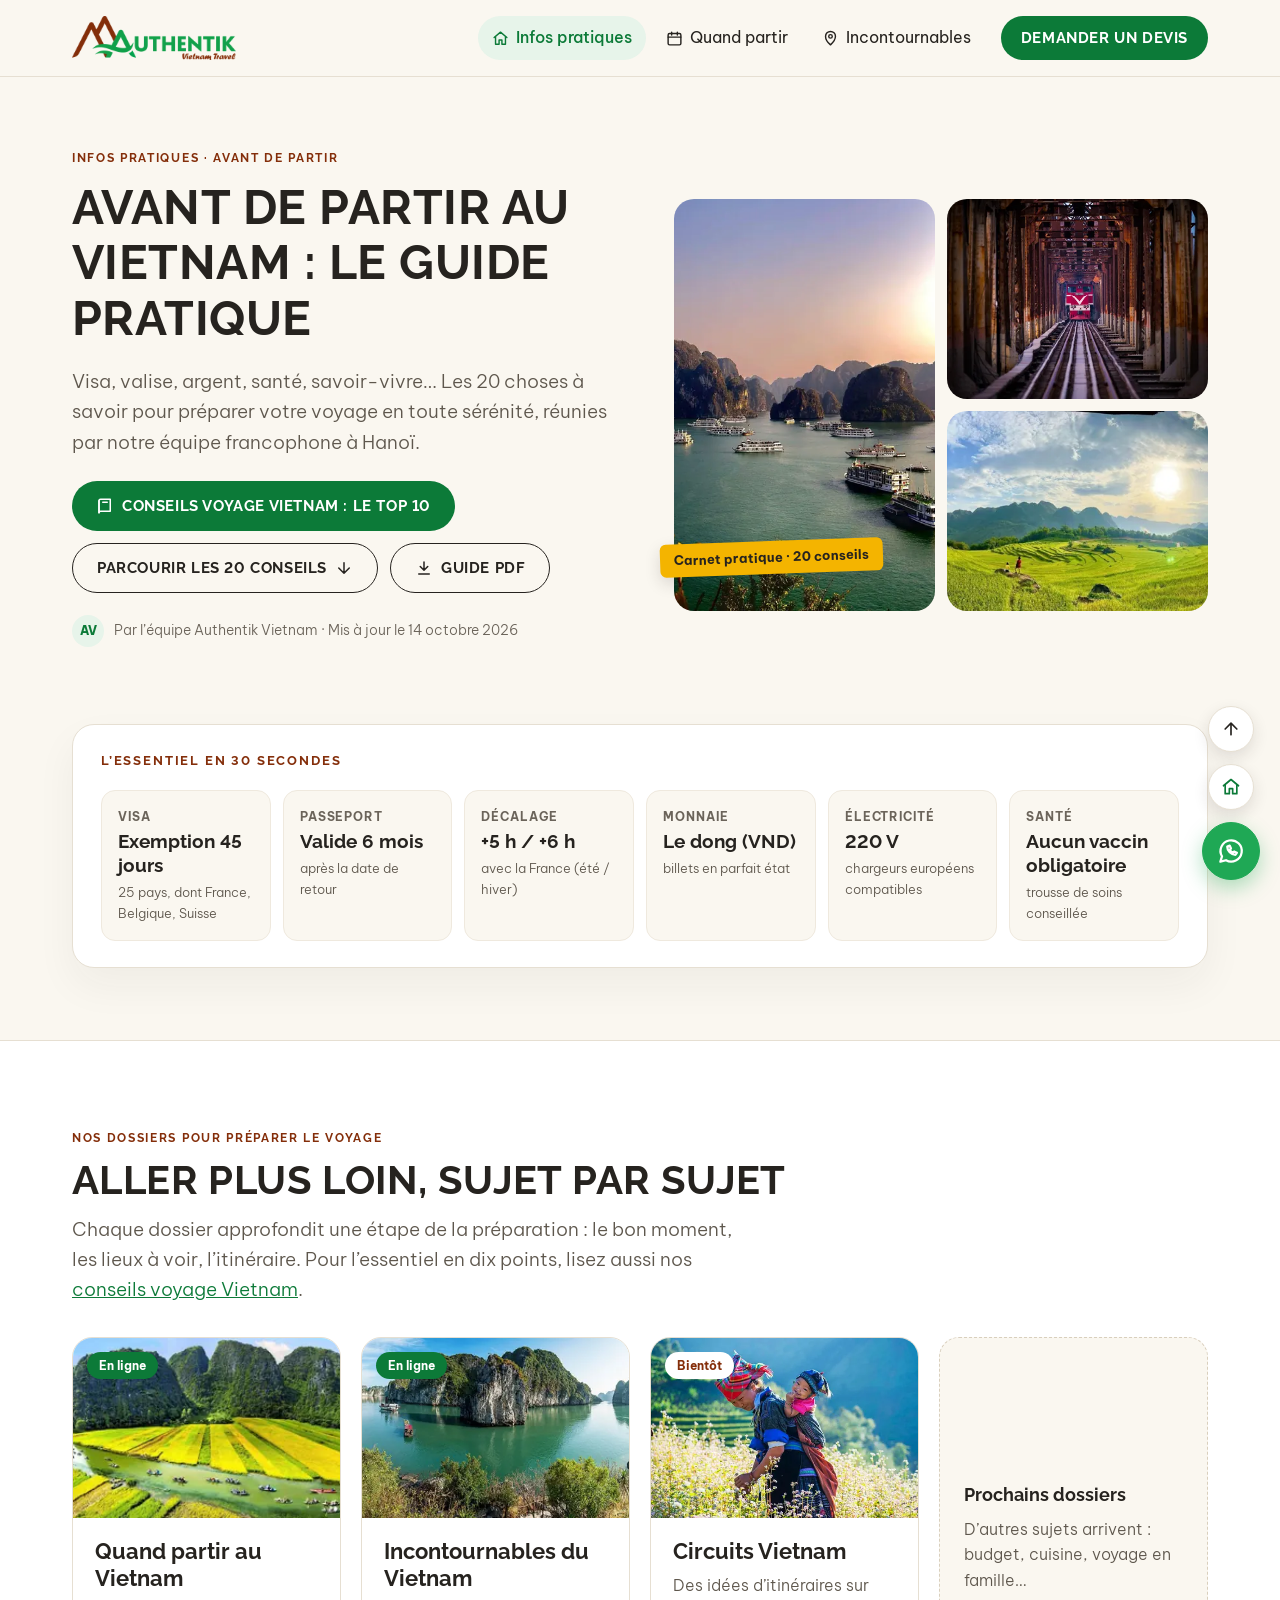
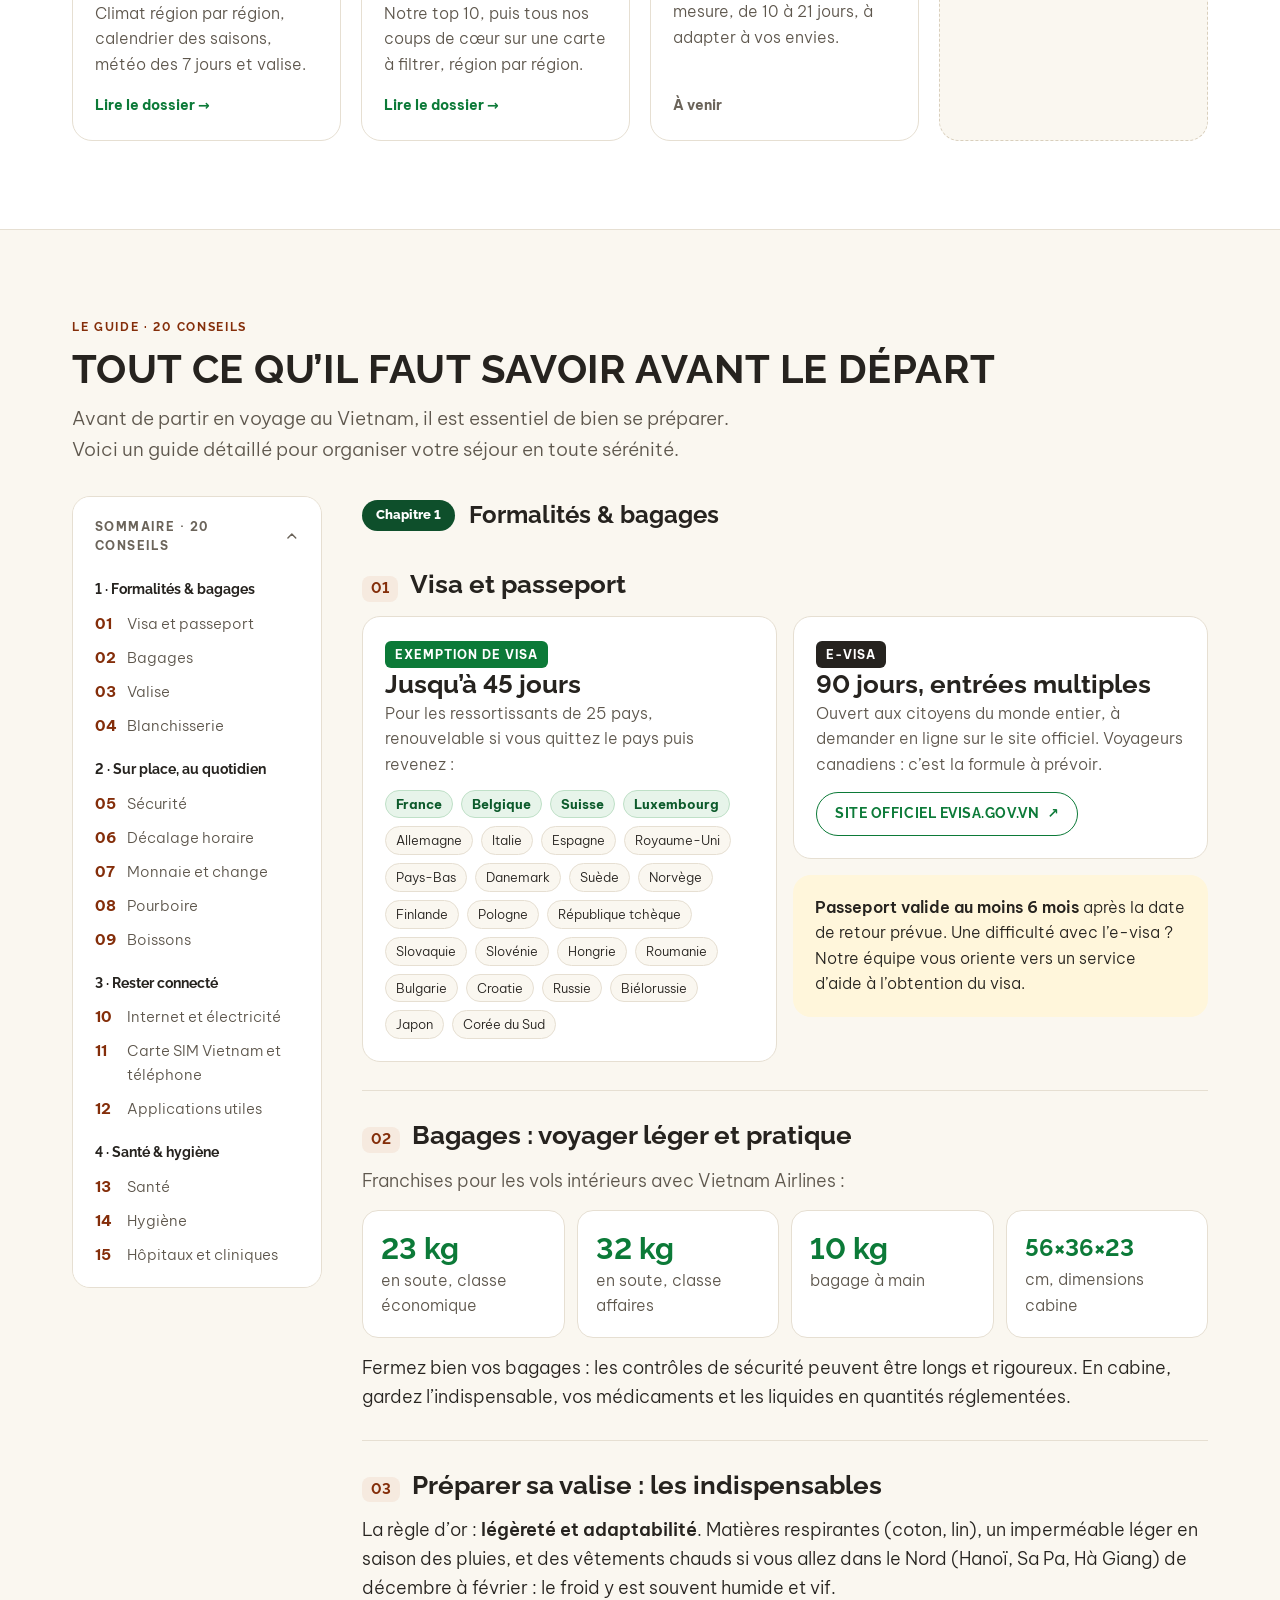
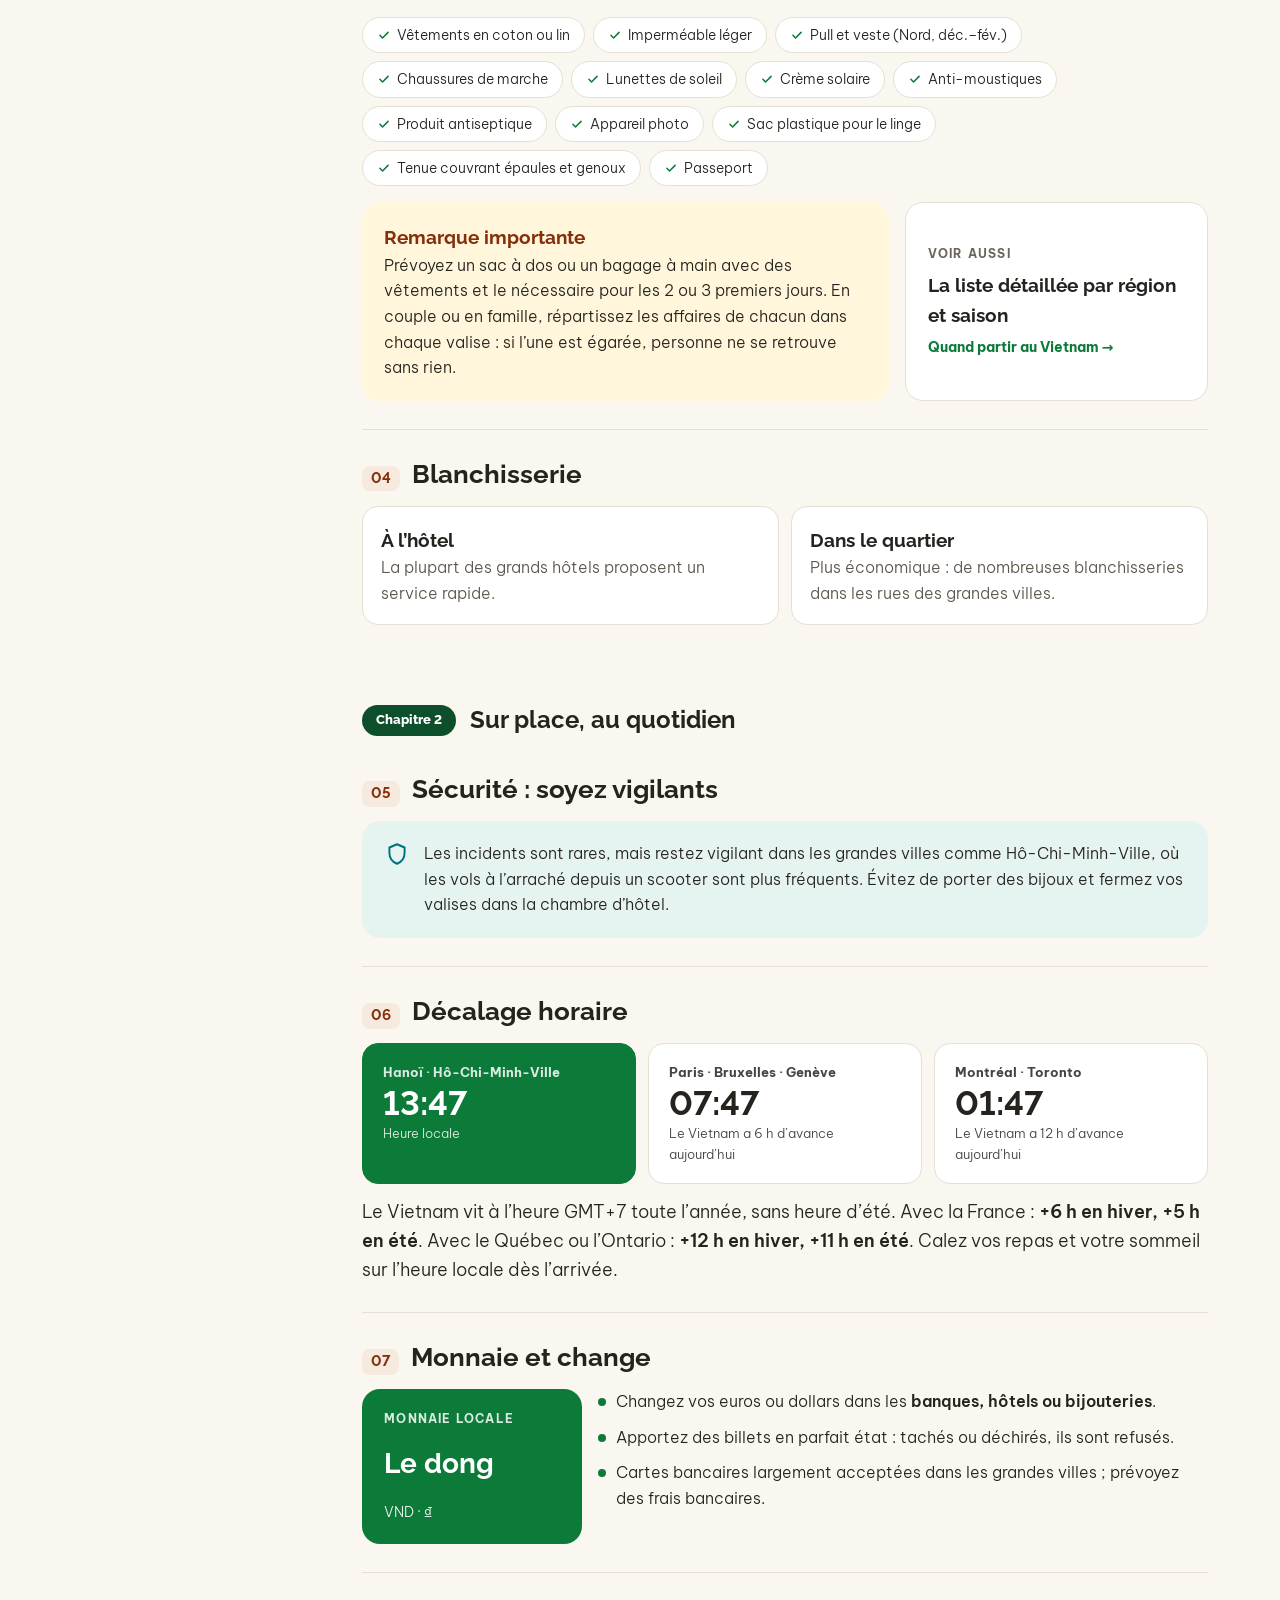
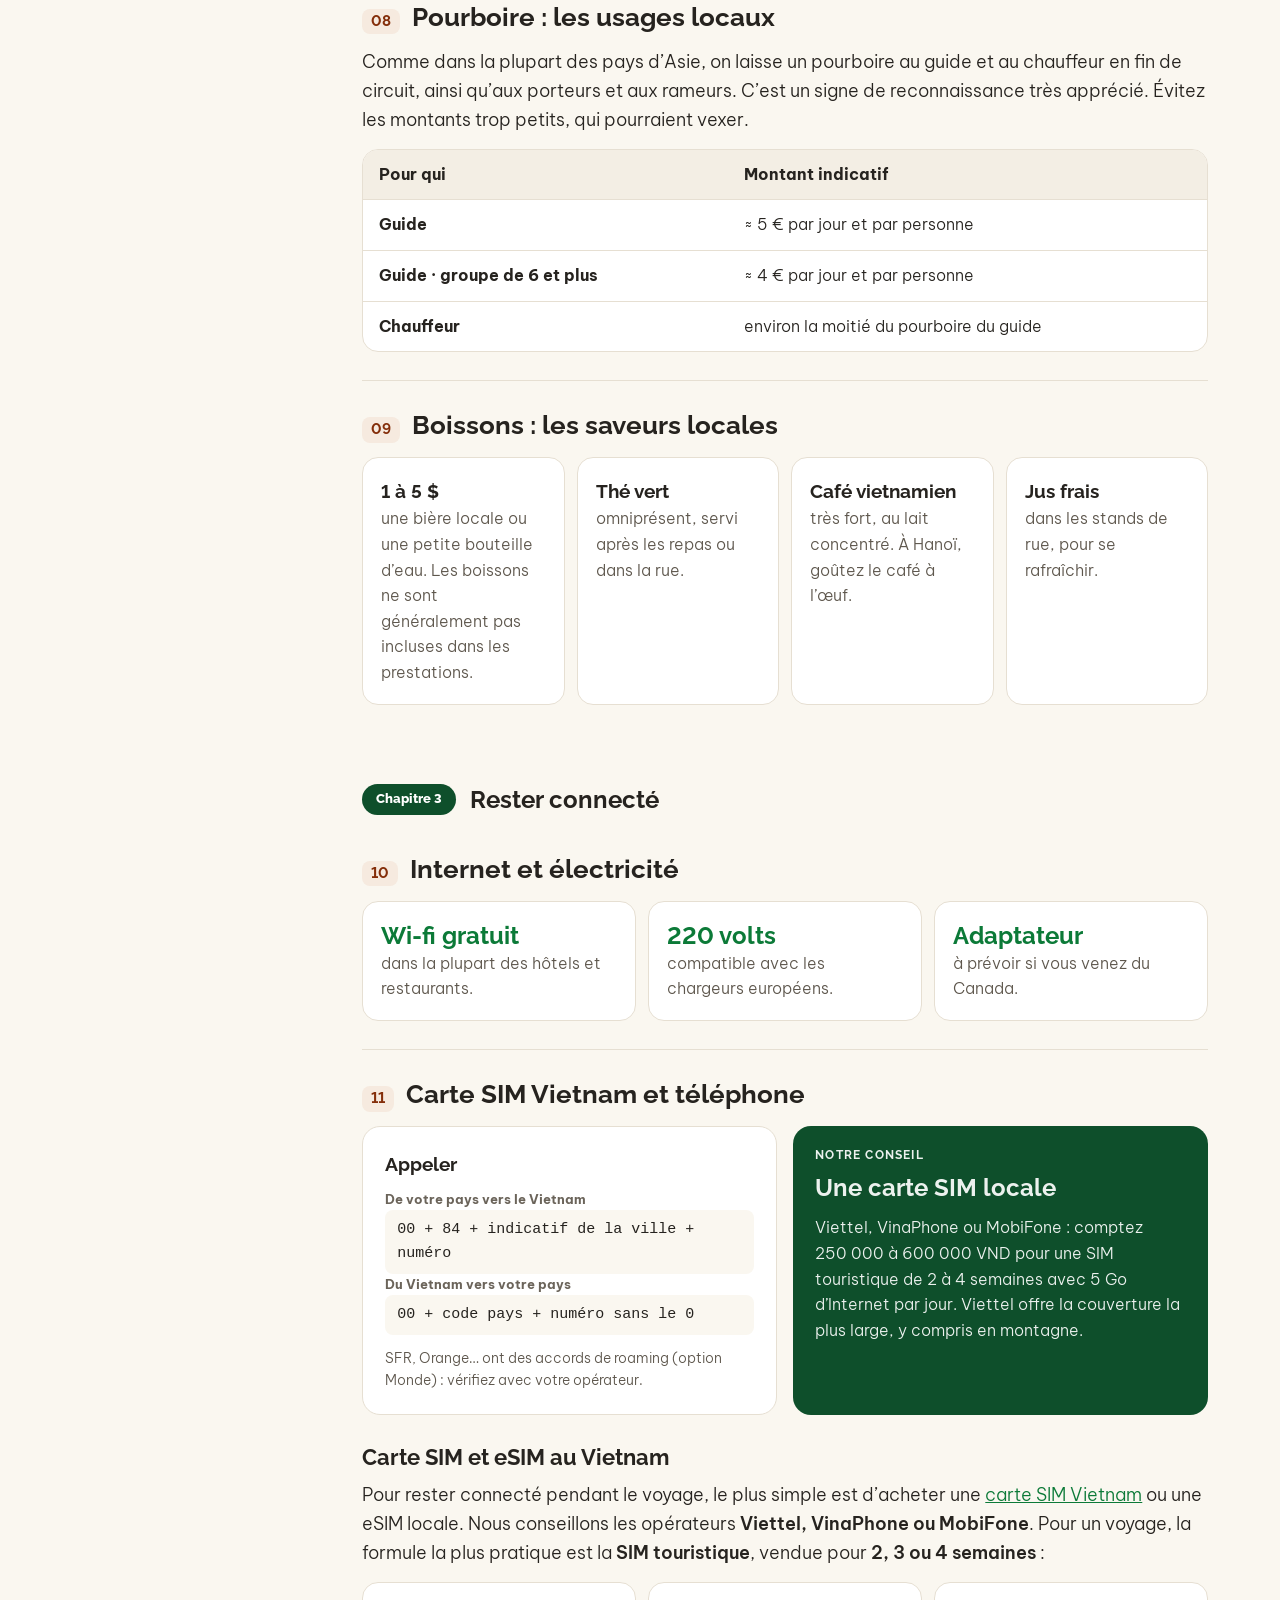
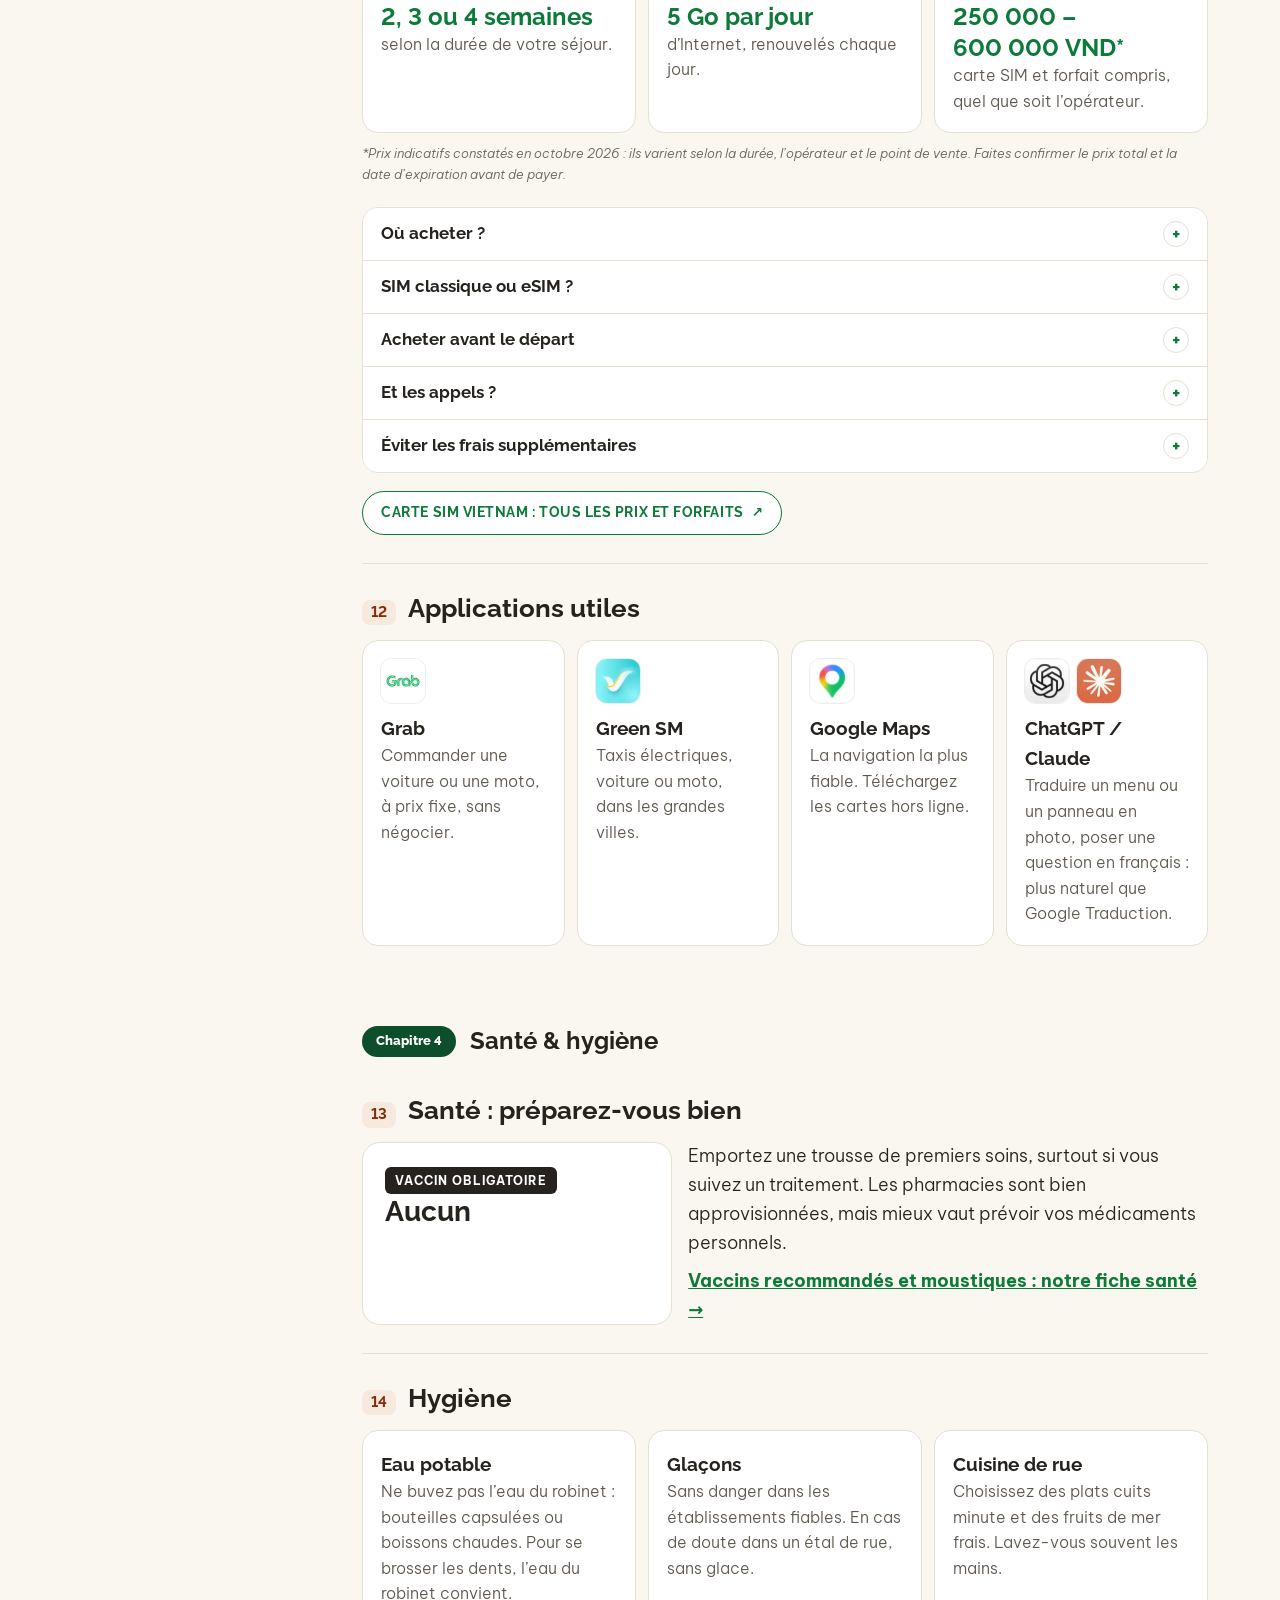
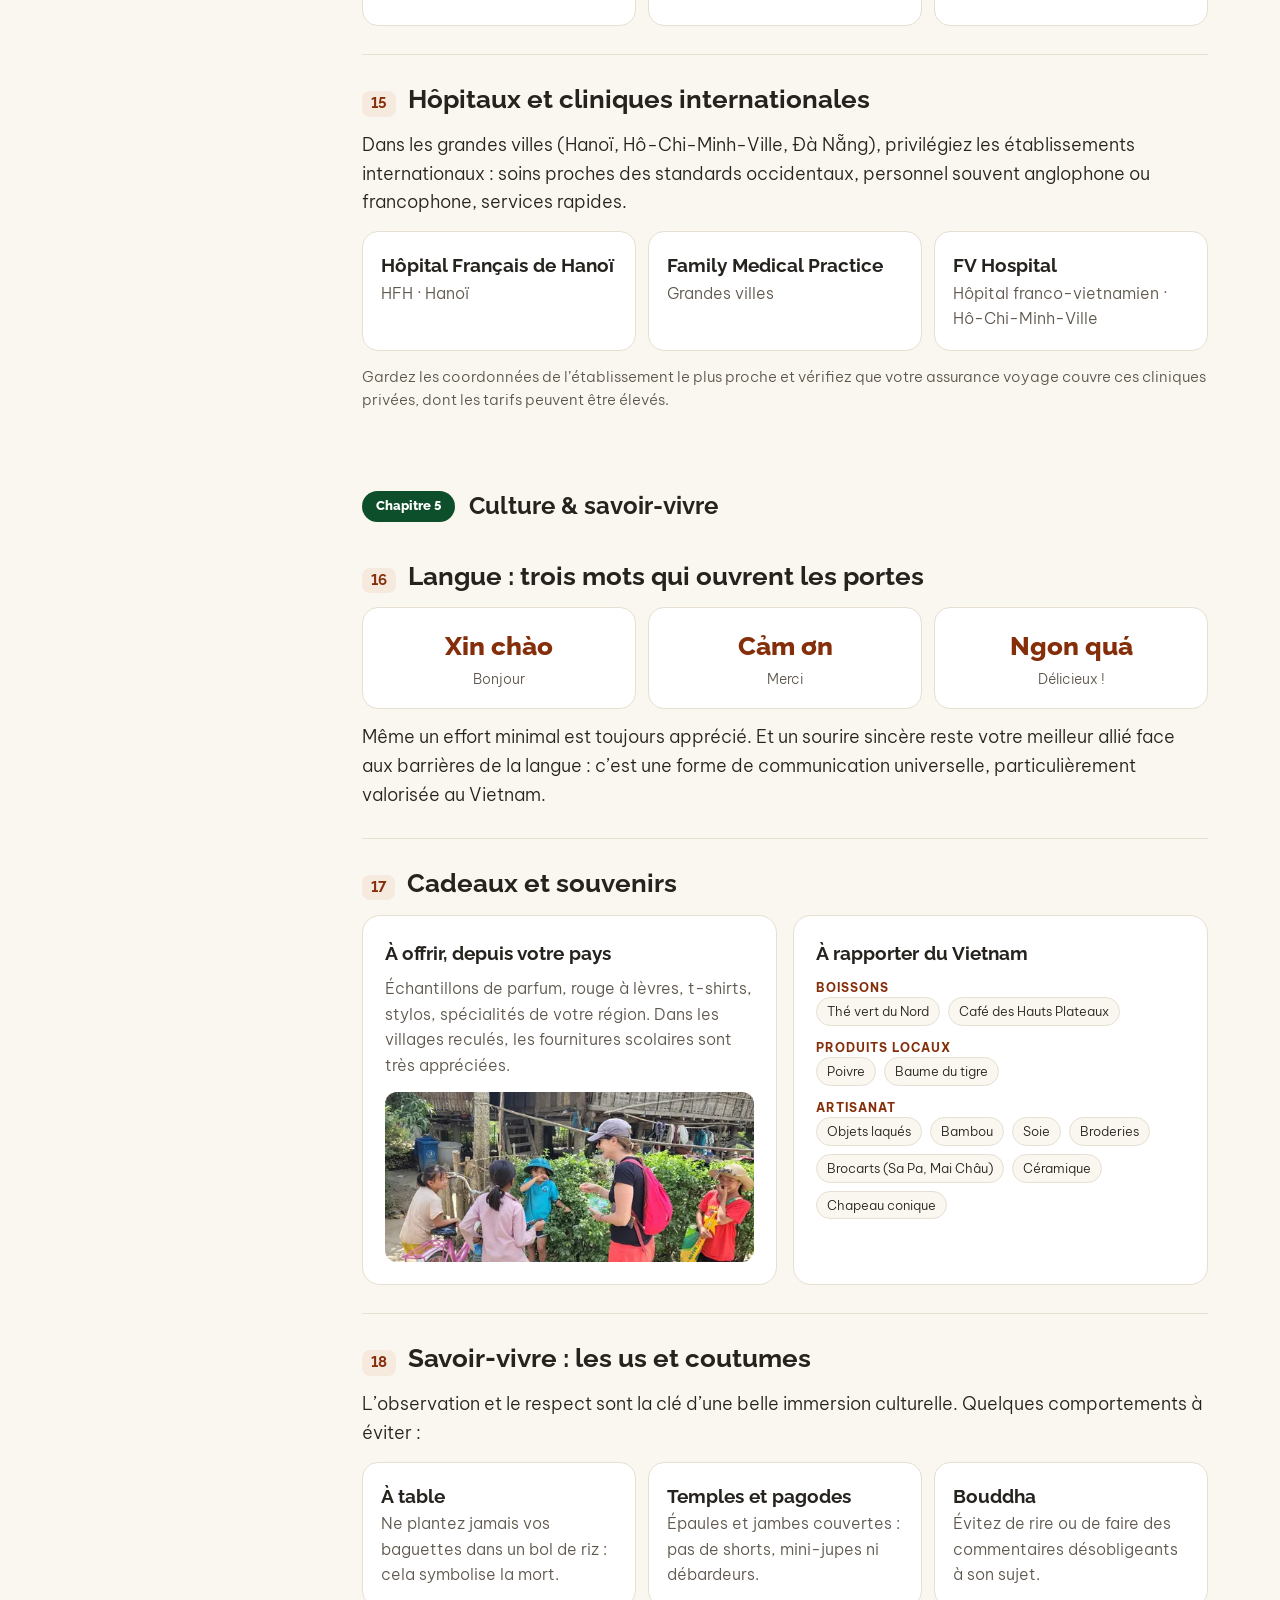
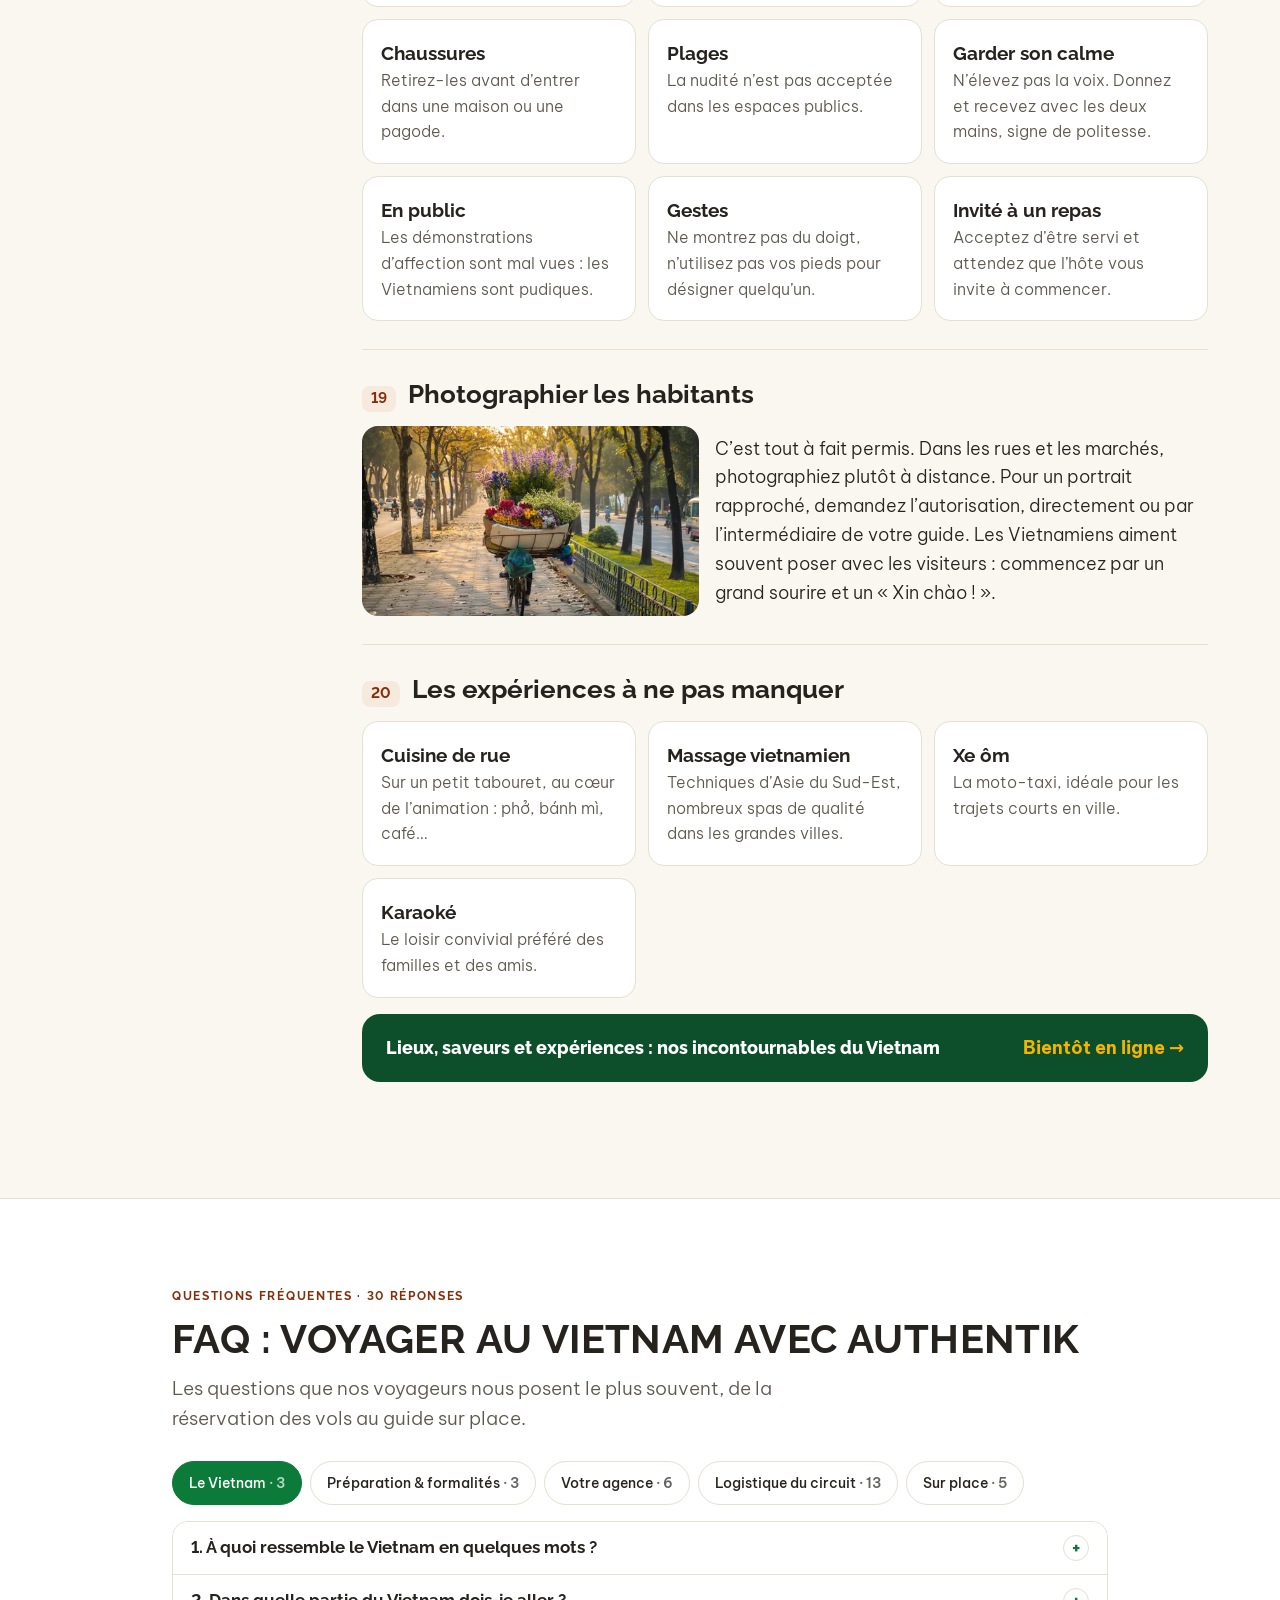
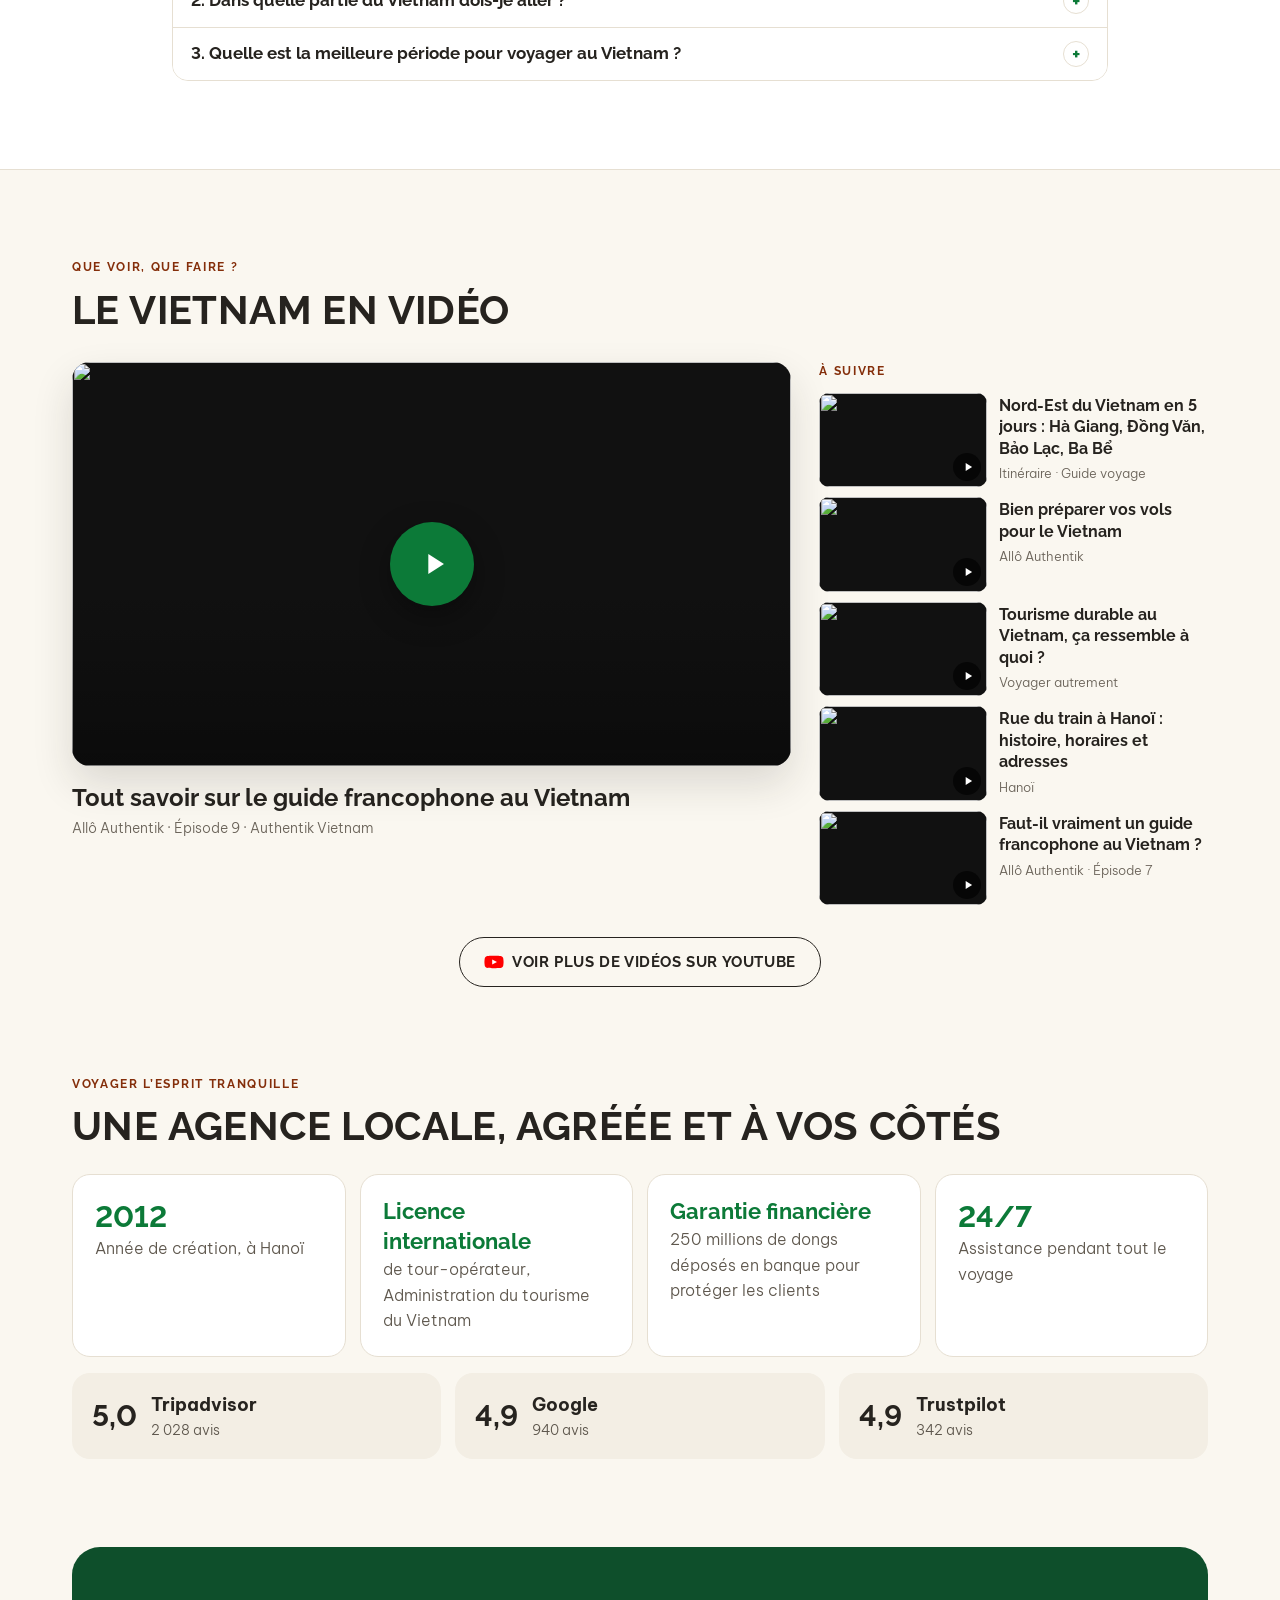
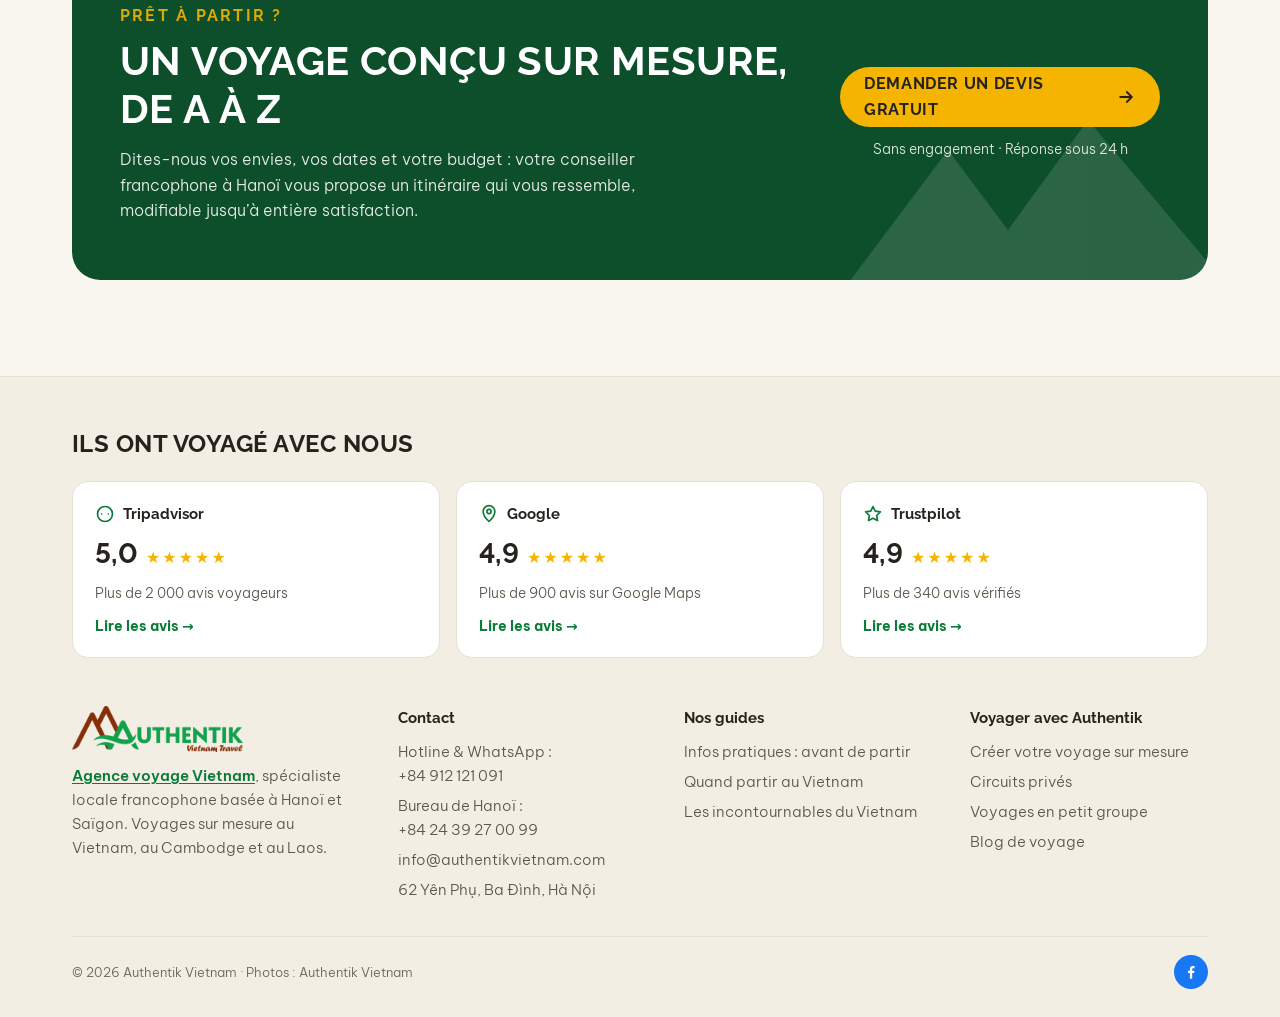
==== commit b04ab779: "Nouvelle page Incontournables du Vietnam + carte des lieux" ====
--- a/index.html
+++ b/index.html
@@ -42,7 +42,7 @@
 <link rel="preconnect" href="https://fonts.googleapis.com">
 <link rel="preconnect" href="https://fonts.gstatic.com" crossorigin>
 <link href="https://fonts.googleapis.com/css2?family=Raleway:wght@500;600;700&amp;family=Be+Vietnam+Pro:ital,wght@0,300;0,400;0,500;0,600;0,700;1,300&amp;display=swap" rel="stylesheet">
-<link rel="stylesheet" href="assets/site/site.css?v=2">
+<link rel="stylesheet" href="assets/site/site.css?v=3">
 <link rel="stylesheet" href="assets/css/hub.css?v=7">
 <link rel="stylesheet" href="assets/site/typo.css?v=1">
 <script type="application/ld+json">
@@ -530,6 +530,7 @@
     <nav class="av-menu" aria-label="Menu principal">
       <a href="https://authentik-vietnam.web.app/" aria-current="page"><svg aria-hidden="true" viewBox="0 0 24 24" fill="none" stroke="currentColor" stroke-width="2" stroke-linecap="round" stroke-linejoin="round"><path d="M3 10.5L12 3l9 7.5"/><path d="M5 9.5V20h5v-6h4v6h5V9.5"/></svg><span>Infos pratiques</span></a>
       <a href="https://authentik-vietnam.web.app/quand-partir-au-vietnam/"><svg aria-hidden="true" viewBox="0 0 24 24" fill="none" stroke="currentColor" stroke-width="2" stroke-linecap="round" stroke-linejoin="round"><rect x="3" y="5" width="18" height="16" rx="2"/><path d="M3 10h18M8 3v4M16 3v4"/></svg><span>Quand partir</span></a>
+      <a href="https://authentik-vietnam.web.app/incontournables-vietnam/"><svg aria-hidden="true" viewBox="0 0 24 24" fill="none" stroke="currentColor" stroke-width="2" stroke-linecap="round" stroke-linejoin="round"><path d="M12 21s7-6.2 7-12a7 7 0 0 0-14 0c0 5.8 7 12 7 12z"/><circle cx="12" cy="9" r="2.5"/></svg><span>Incontournables</span></a>
     </nav>
     <div class="av-header__actions">
       <a class="av-btn" href="https://authentikvietnam.com/creer-votre-voyage-sur-mesure" target="_blank" rel="noopener"><span class="av-btn__long">Demander un devis</span><span class="av-btn__short">Devis</span></a>
@@ -539,6 +540,7 @@
   <nav class="av-mobile" id="av-mobile" aria-label="Menu principal (mobile)" hidden>
       <a href="https://authentik-vietnam.web.app/" aria-current="page"><svg aria-hidden="true" viewBox="0 0 24 24" fill="none" stroke="currentColor" stroke-width="2" stroke-linecap="round" stroke-linejoin="round"><path d="M3 10.5L12 3l9 7.5"/><path d="M5 9.5V20h5v-6h4v6h5V9.5"/></svg>Infos pratiques</a>
       <a href="https://authentik-vietnam.web.app/quand-partir-au-vietnam/"><svg aria-hidden="true" viewBox="0 0 24 24" fill="none" stroke="currentColor" stroke-width="2" stroke-linecap="round" stroke-linejoin="round"><rect x="3" y="5" width="18" height="16" rx="2"/><path d="M3 10h18M8 3v4M16 3v4"/></svg>Quand partir au Vietnam</a>
+      <a href="https://authentik-vietnam.web.app/incontournables-vietnam/"><svg aria-hidden="true" viewBox="0 0 24 24" fill="none" stroke="currentColor" stroke-width="2" stroke-linecap="round" stroke-linejoin="round"><path d="M12 21s7-6.2 7-12a7 7 0 0 0-14 0c0 5.8 7 12 7 12z"/><circle cx="12" cy="9" r="2.5"/></svg>Incontournables du Vietnam</a>
   </nav>
 </header>
 
@@ -608,18 +610,17 @@
           <span class="dossier__cta">Lire le dossier →</span>
         </div>
       </a>
-      <!-- Page à venir : remplacer <div> par <a href="incontournables-vietnam/"> et le badge par « En ligne » -->
-      <div class="dossier dossier--soon">
+      <a class="dossier card-link" href="incontournables-vietnam/">
         <div class="dossier__media">
-          <picture><source type="image/webp" srcset="assets/img/croisiere-baie-halong-480.webp 480w, assets/img/croisiere-baie-halong-922.webp 922w" sizes="(max-width: 760px) 100vw, 380px"><img src="assets/img/croisiere-baie-halong-922.jpg" alt="Croisière au milieu des pitons calcaires de la baie d’Hạ Long" width="922" height="614" decoding="async" loading="lazy"></picture>
-          <span class="badge">Bientôt</span>
+          <picture><source type="image/webp" srcset="incontournables-vietnam/assets/img/baie-bai-tu-long-480.webp 480w, incontournables-vietnam/assets/img/baie-bai-tu-long-760.webp 760w" sizes="(max-width: 760px) 100vw, 380px"><img src="incontournables-vietnam/assets/img/baie-bai-tu-long-760.jpg" alt="Îlots calcaires de la baie de Bái Tử Long" width="760" height="388" decoding="async" loading="lazy"></picture>
+          <span class="badge badge--live">En ligne</span>
         </div>
         <div class="dossier__body">
           <h3 class="dossier__title">Incontournables du Vietnam</h3>
-          <p class="dossier__desc">Les sites, les expériences et les saveurs à ne pas manquer, du Nord au Sud.</p>
-          <span class="dossier__cta">À venir</span>
+          <p class="dossier__desc">Notre top 10, puis tous nos coups de cœur sur une carte à filtrer, région par région.</p>
+          <span class="dossier__cta">Lire le dossier →</span>
         </div>
-      </div>
+      </a>
       <!-- Page à venir : remplacer <div> par <a href="circuit-vietnam/"> -->
       <div class="dossier dossier--soon">
         <div class="dossier__media">
@@ -1358,6 +1359,7 @@
         <p class="av-footer__h">Nos guides</p>
         <a href="https://authentik-vietnam.web.app/">Infos pratiques : avant de partir</a>
         <a href="https://authentik-vietnam.web.app/quand-partir-au-vietnam/">Quand partir au Vietnam</a>
+        <a href="https://authentik-vietnam.web.app/incontournables-vietnam/">Les incontournables du Vietnam</a>
       </nav>
       <nav class="av-footer__col" aria-label="Voyager avec Authentik">
         <p class="av-footer__h">Voyager avec Authentik</p>
@@ -1390,7 +1392,7 @@
   </a>
 </div>
 
-<script src="assets/site/site.js?v=2" defer></script>
+<script src="assets/site/site.js?v=3" defer></script>
 <script src="assets/js/hub.js?v=5" defer></script>
 </body>
 </html>
--- a/assets/site/site.css
+++ b/assets/site/site.css
@@ -77,9 +77,17 @@
 .av-mobile a[aria-current="page"] { color: var(--av-green); }
 .av-mobile svg { width: 18px; height: 18px; }
 
-@media (max-width: 760px) {
+/* Menu à 3 liens (20/10/2026) : icônes masquées sur petit écran d'ordinateur, menu « burger » dès la tablette */
+@media (max-width: 1100px) {
+  .av-menu svg { display: none; }
+  .av-menu a { padding: 9px 11px; }
+}
+@media (max-width: 980px) {
   .av-menu { display: none; }
   .av-burger { display: inline-flex; }
+  .av-header__actions { margin-left: auto; }
+}
+@media (max-width: 760px) {
   .av-btn__long { display: none; }
   .av-btn__short { display: inline; }
   .av-header__logo img { height: 36px; }
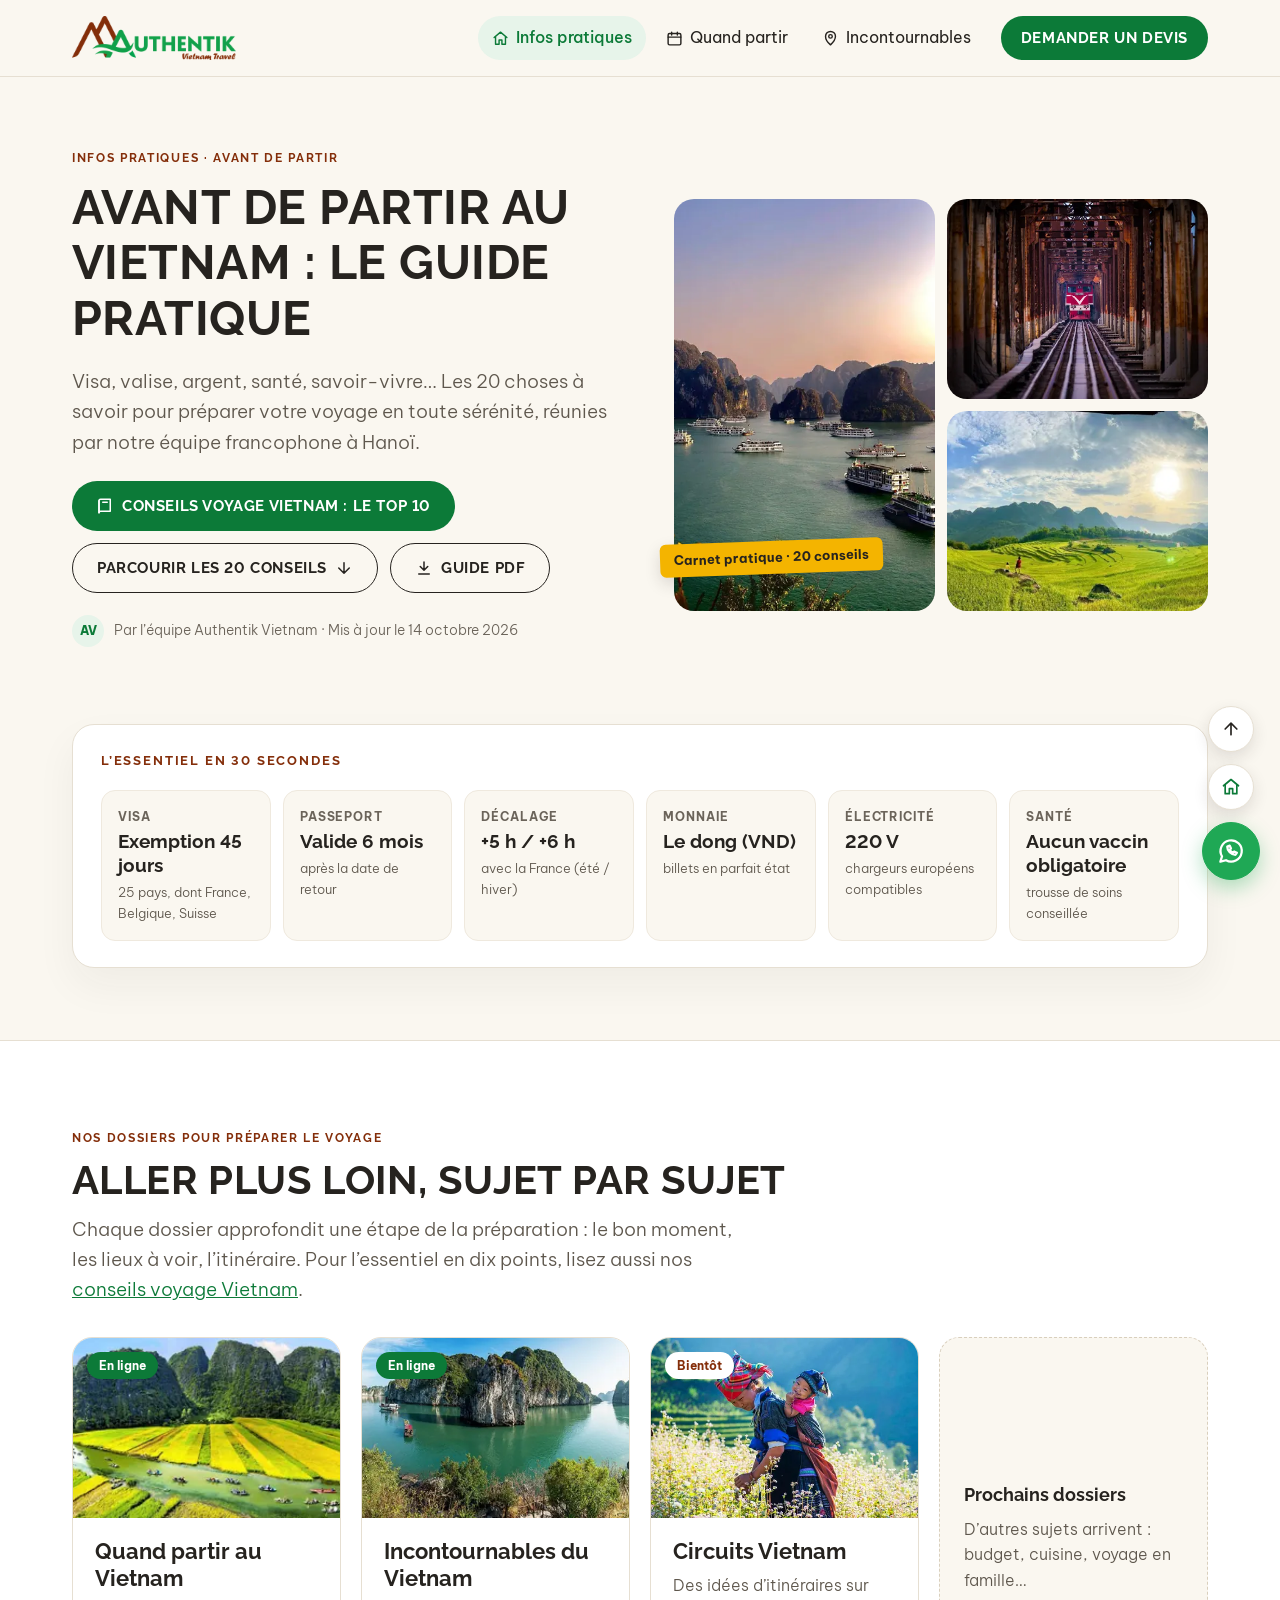
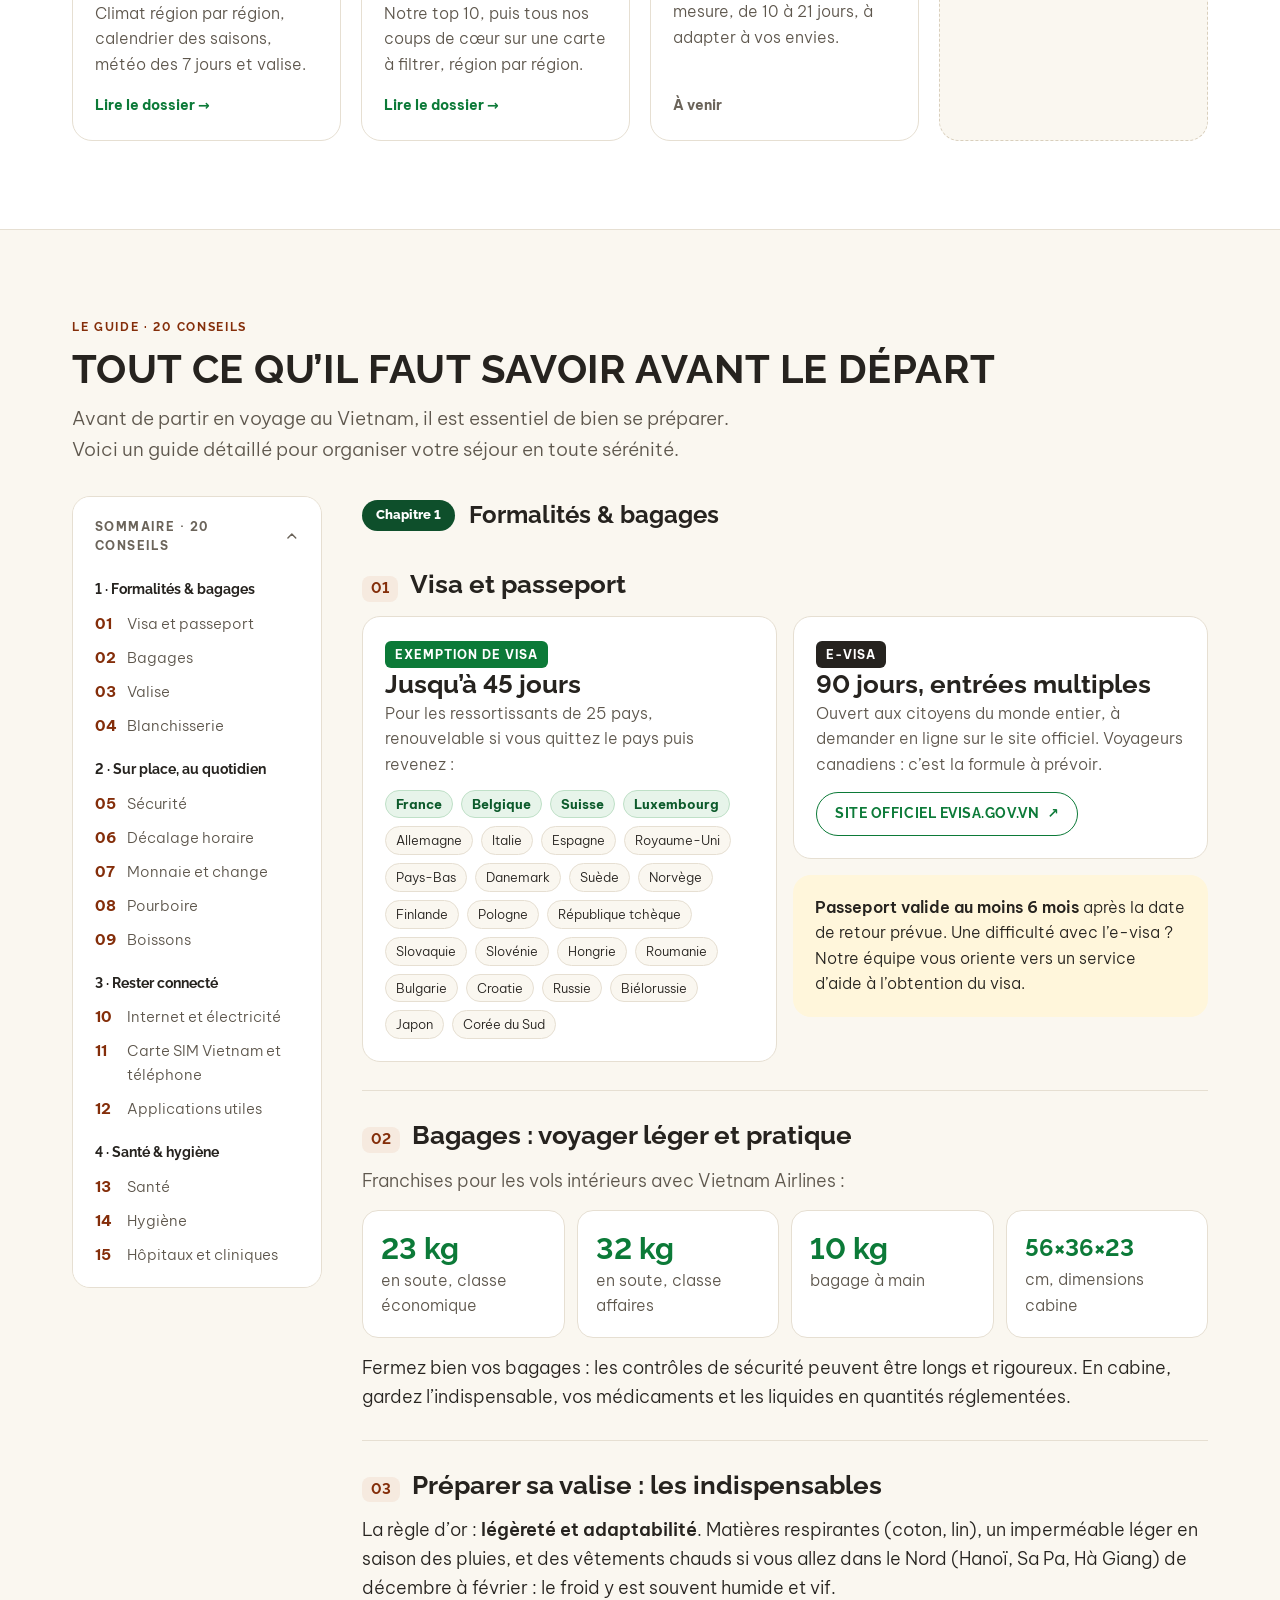
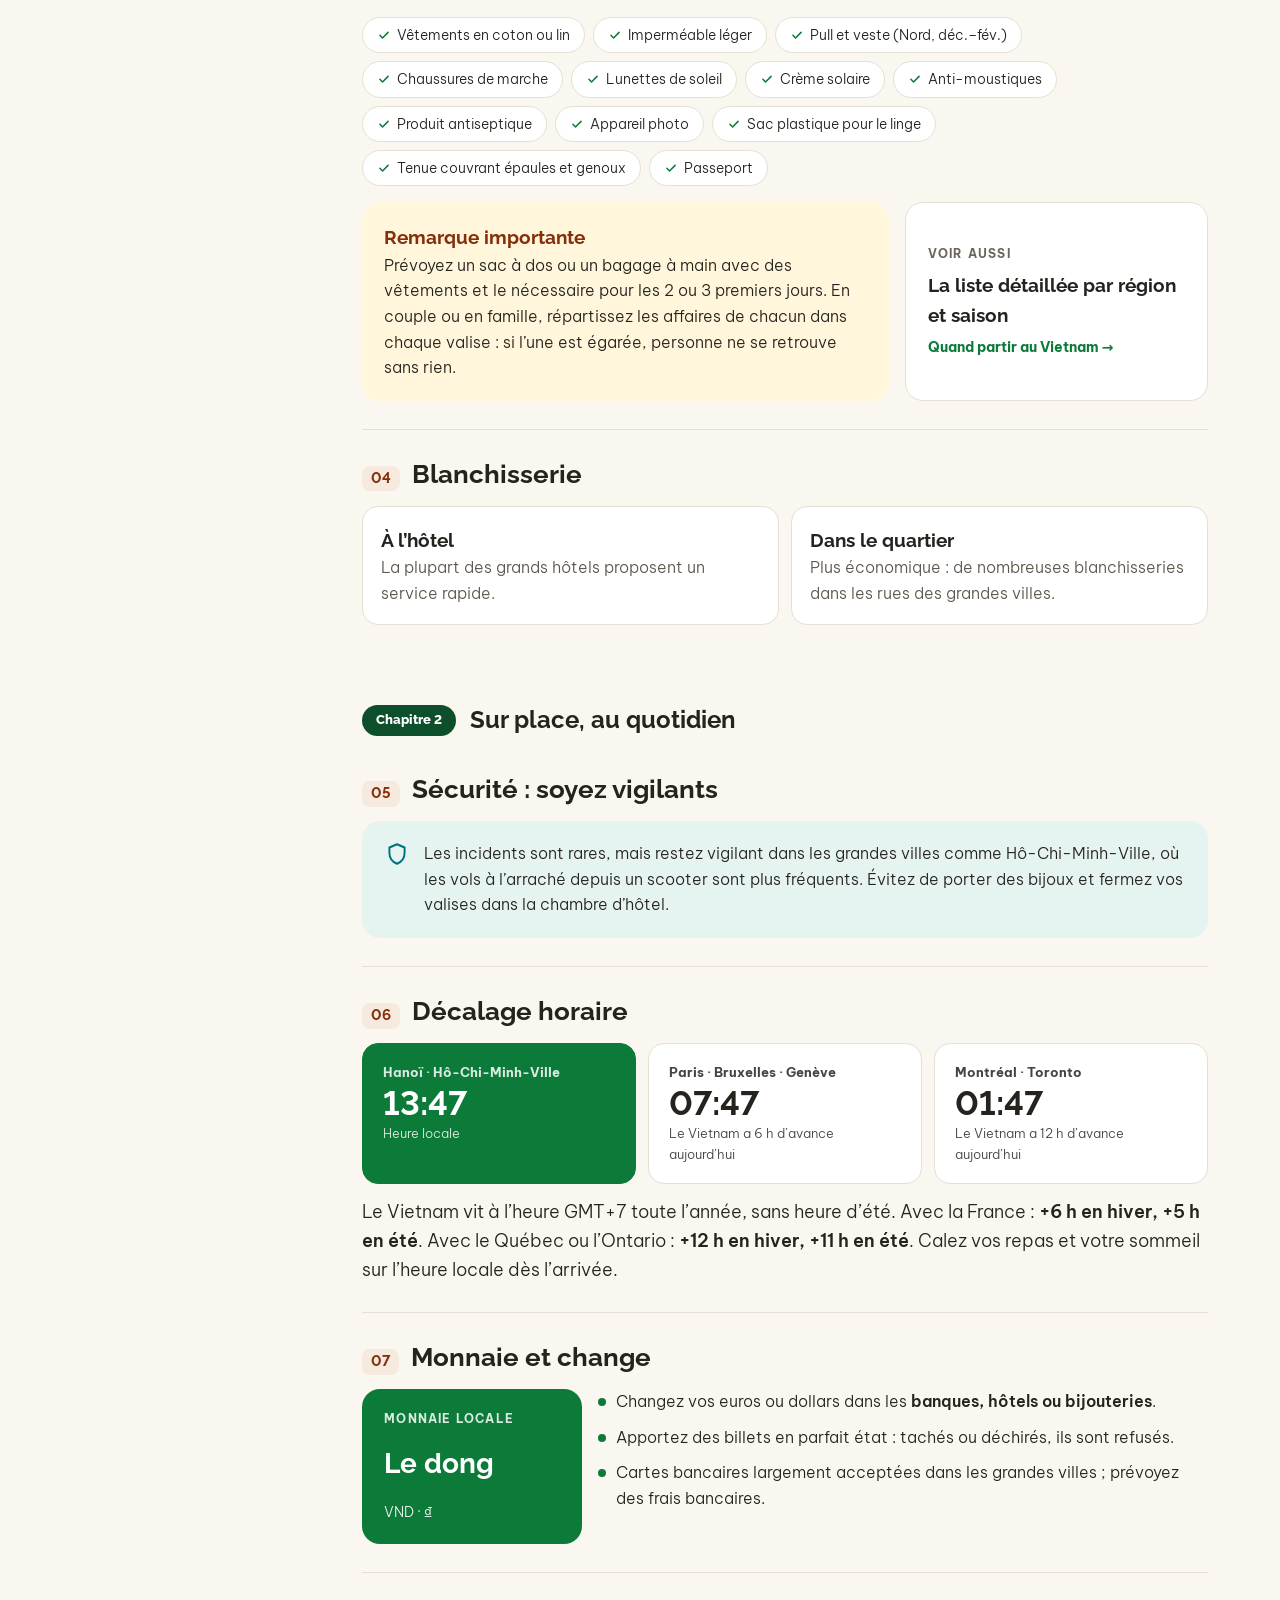
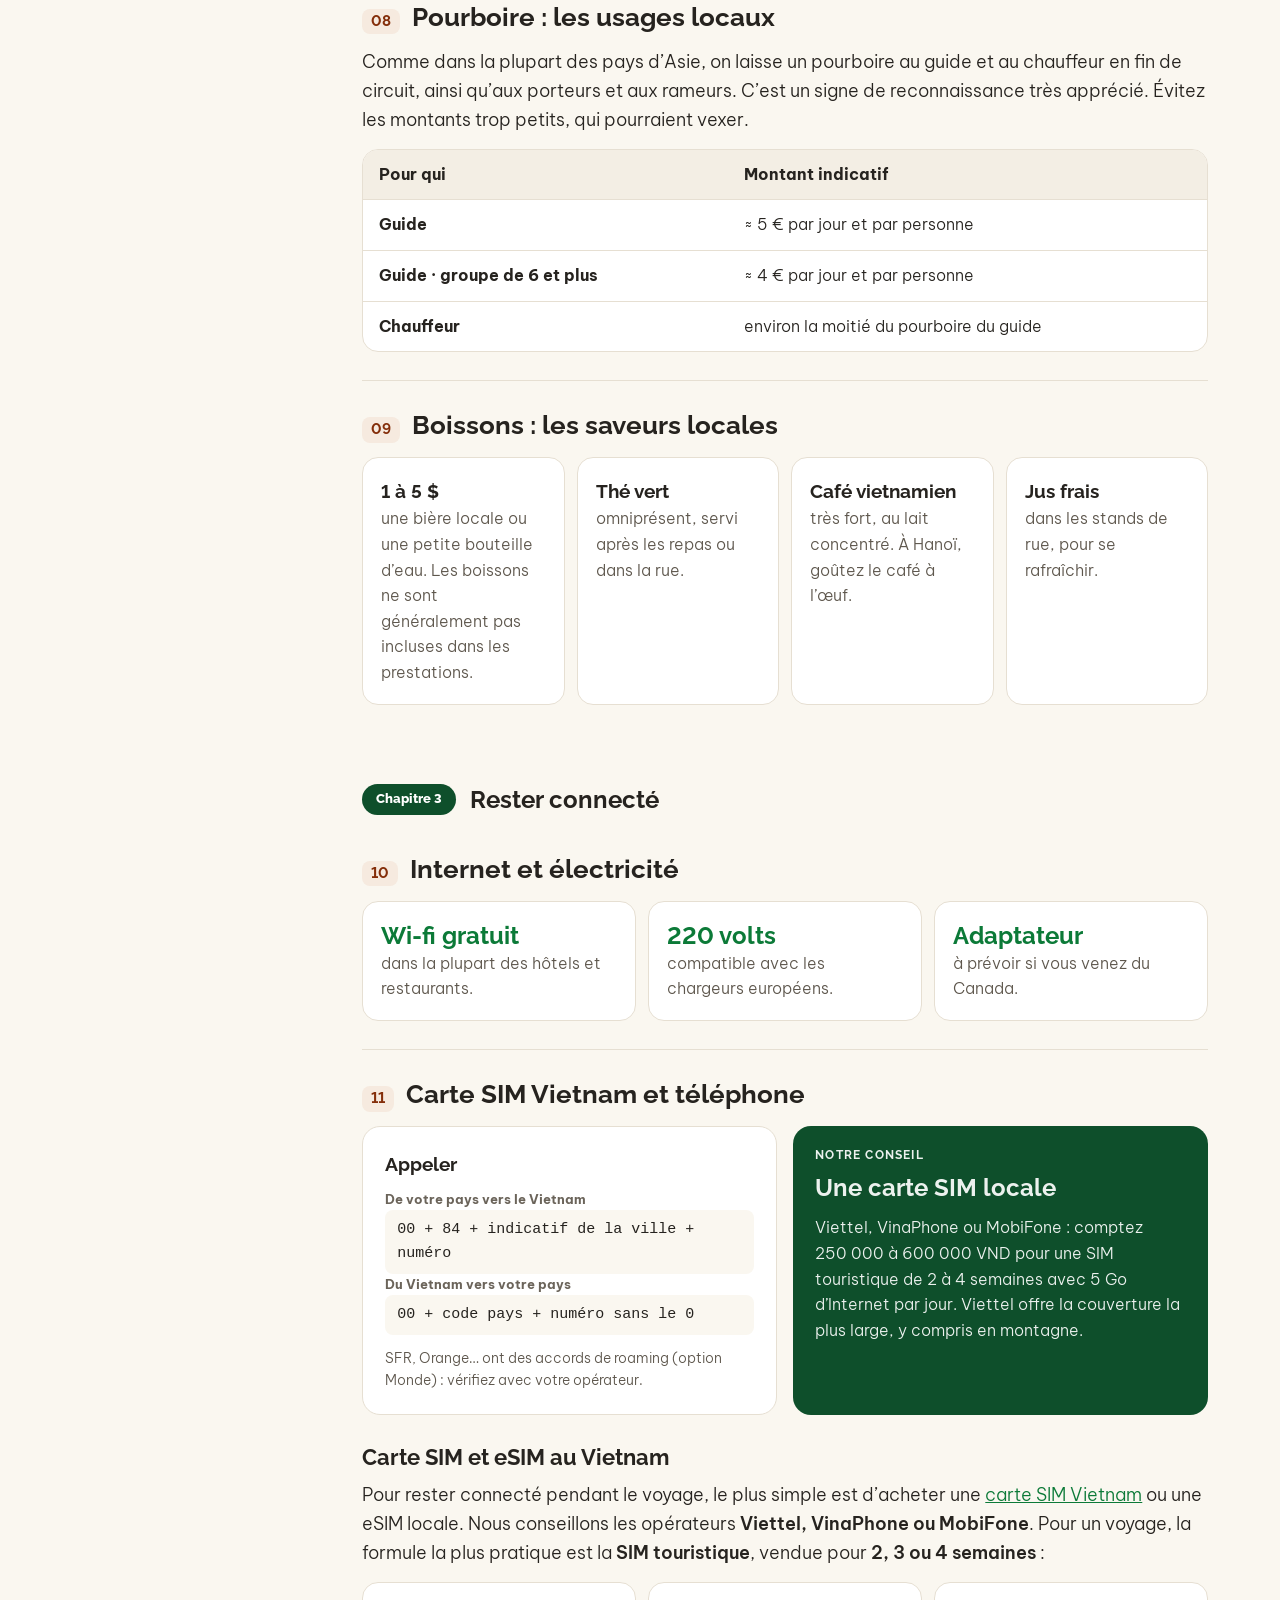
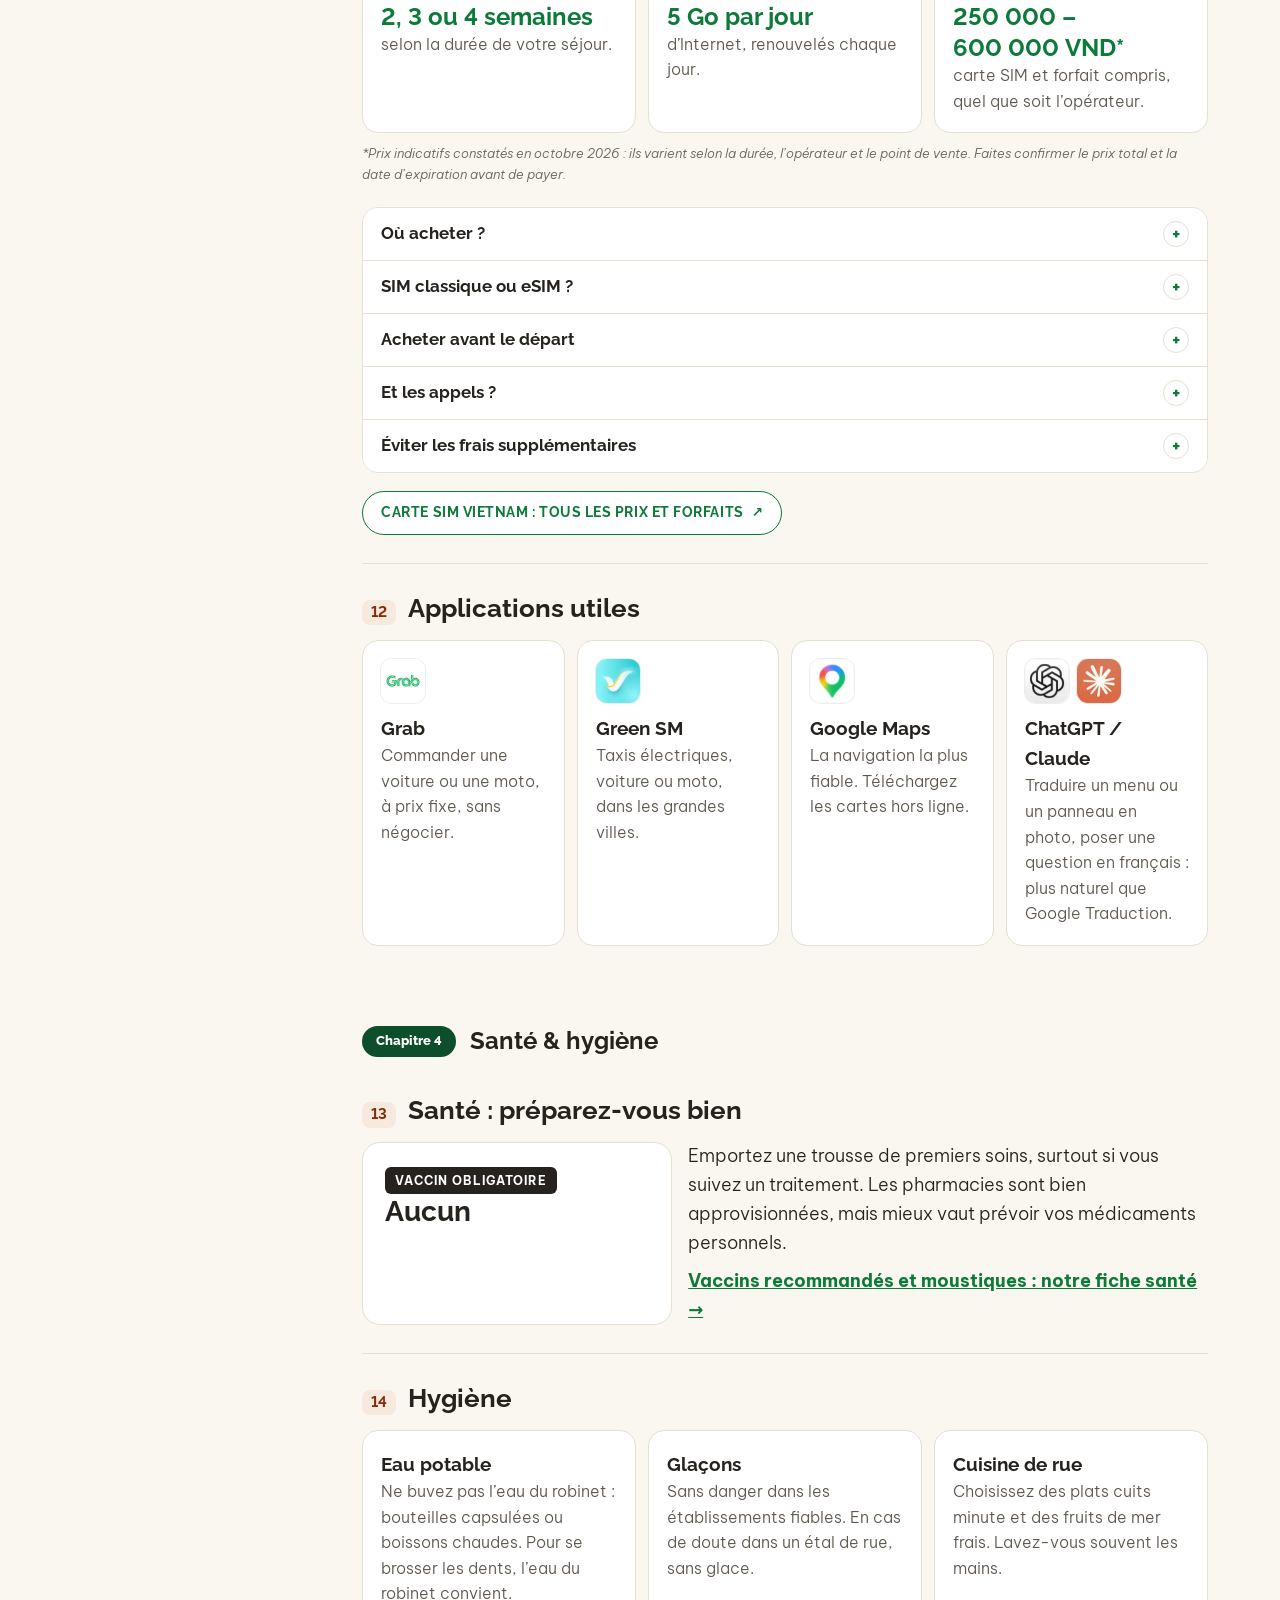
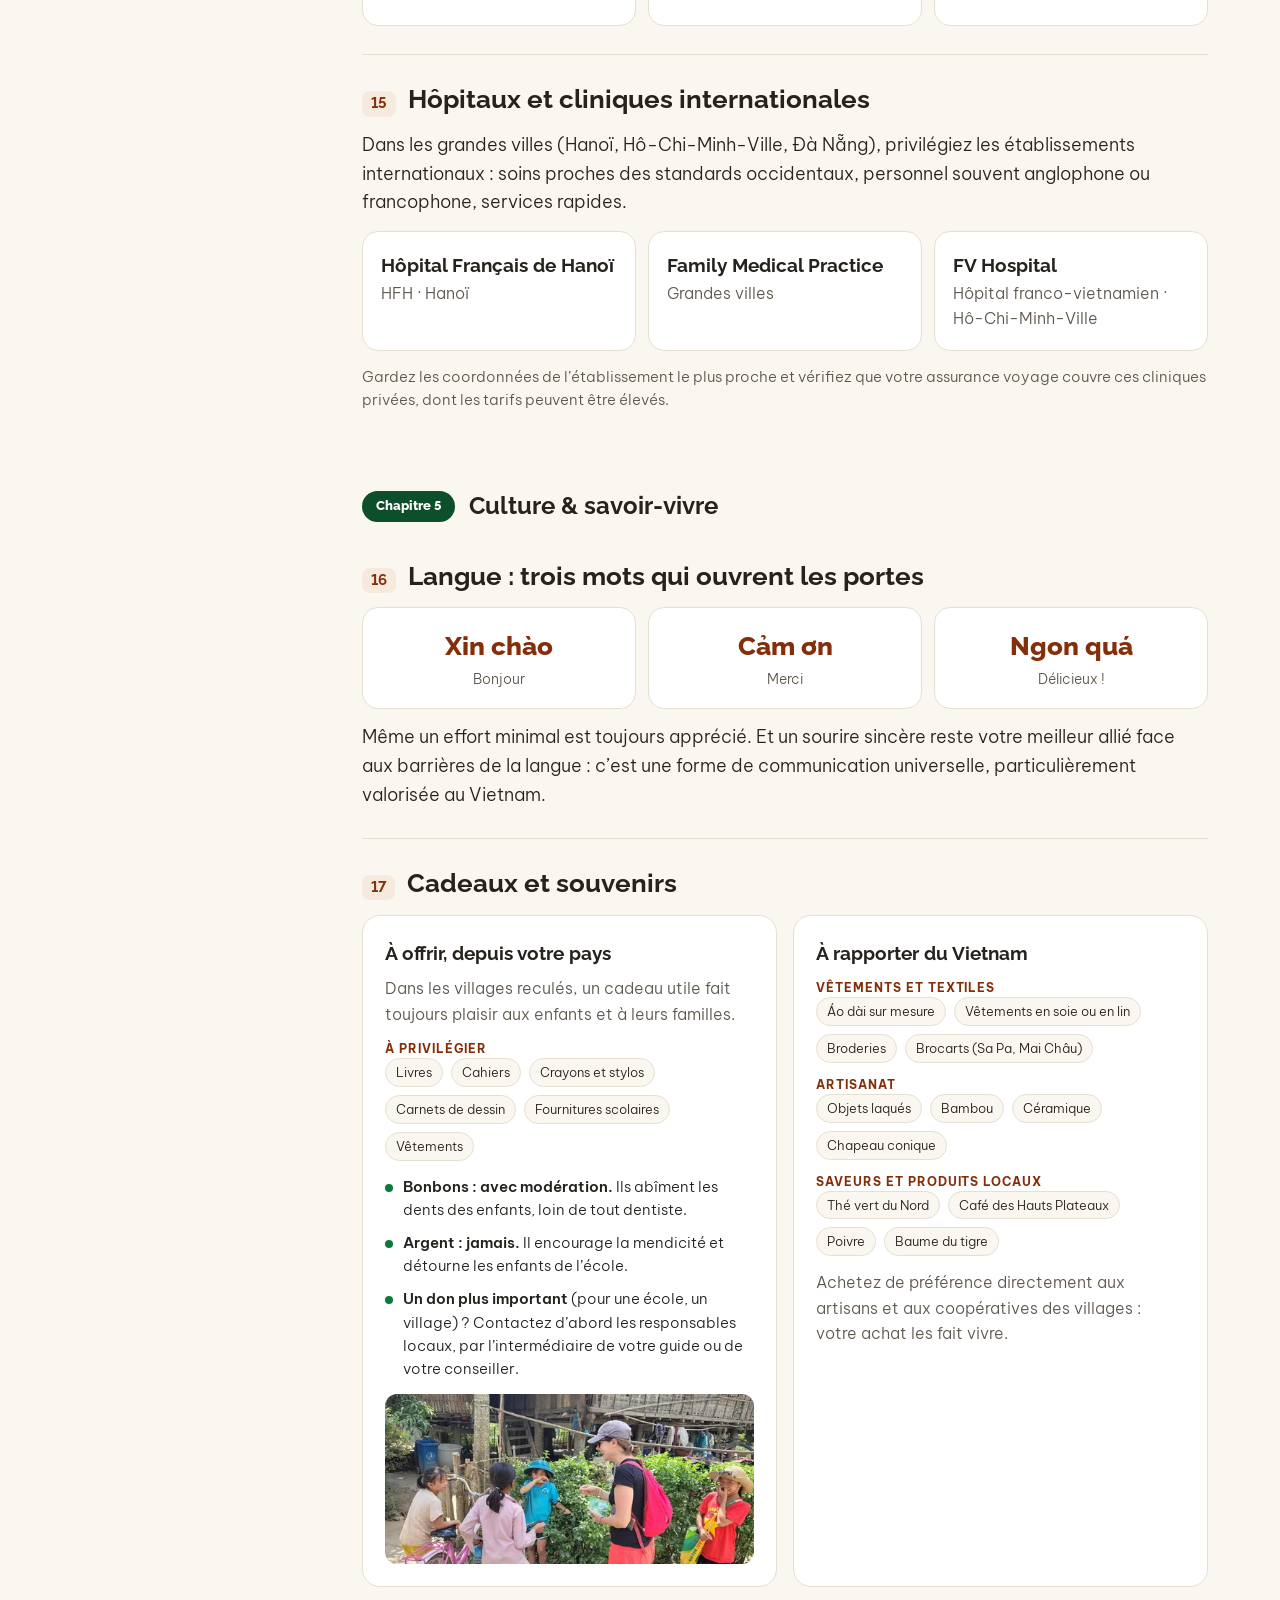
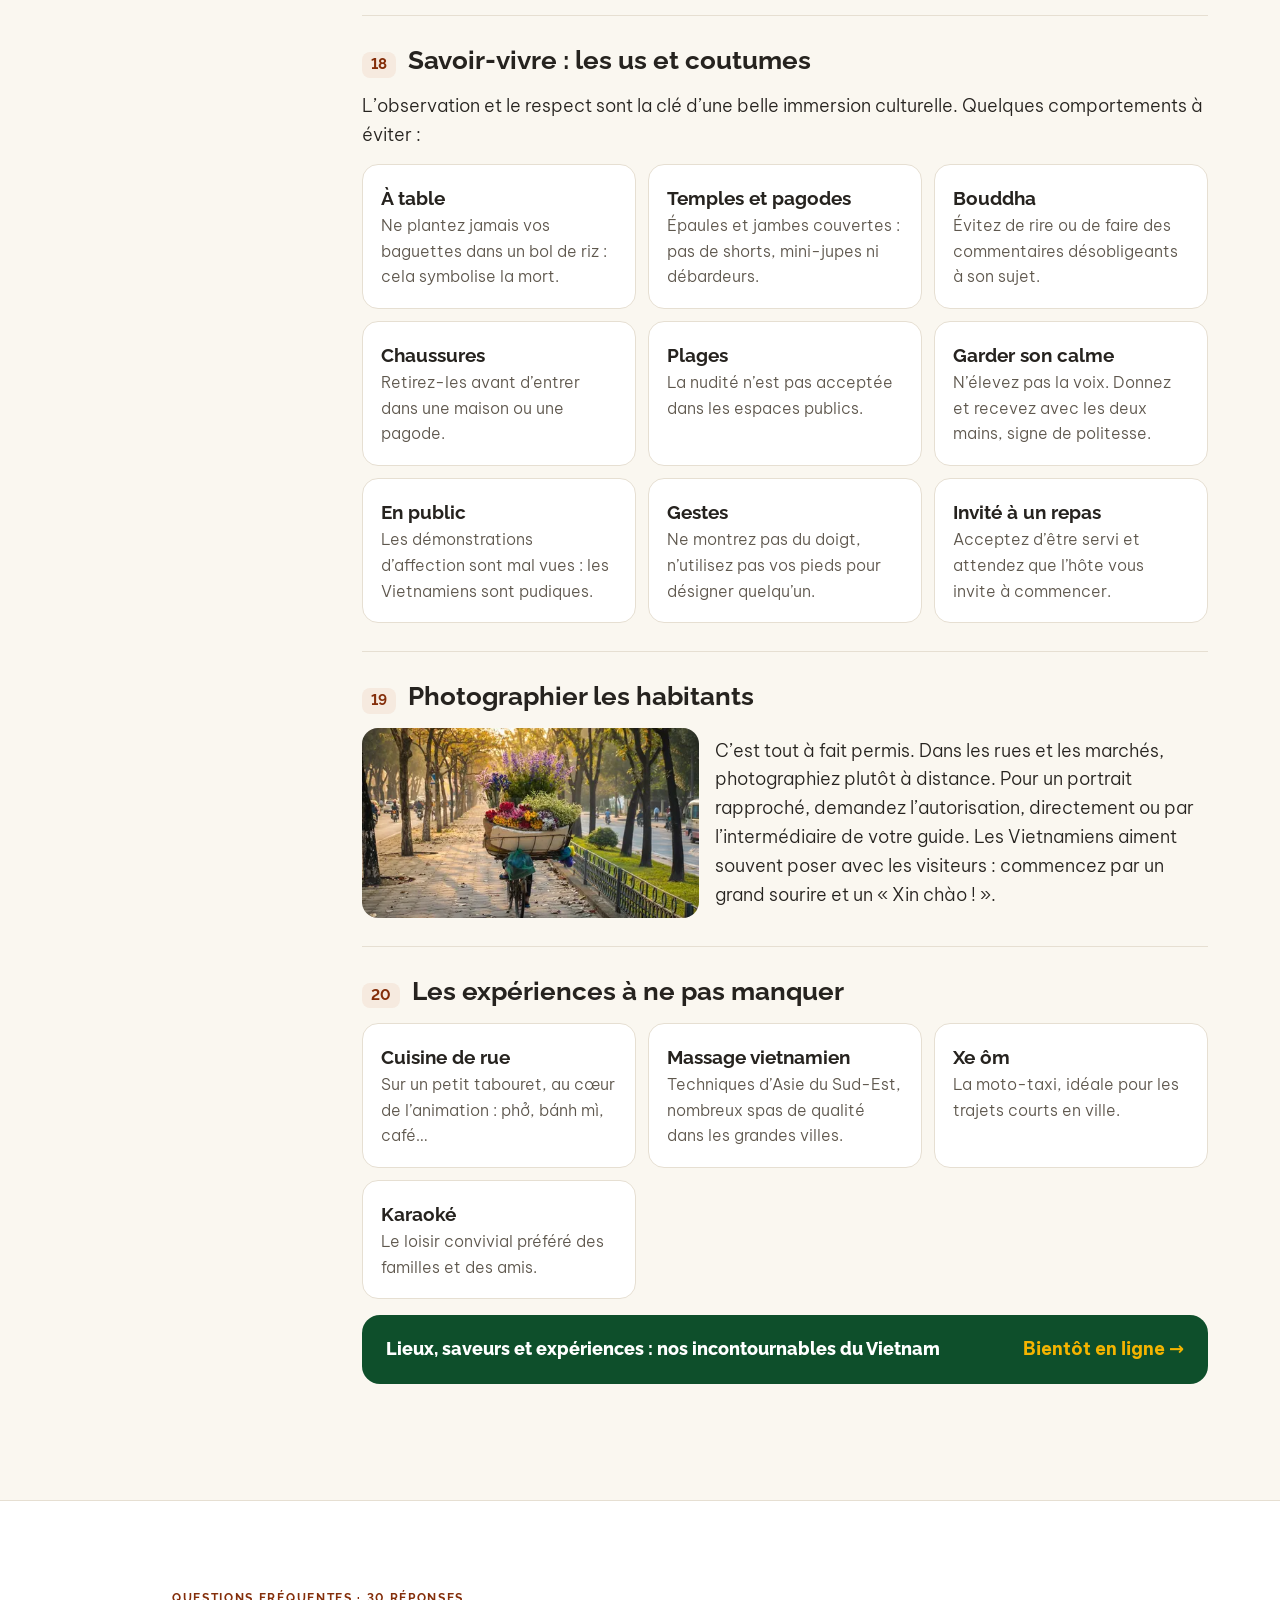
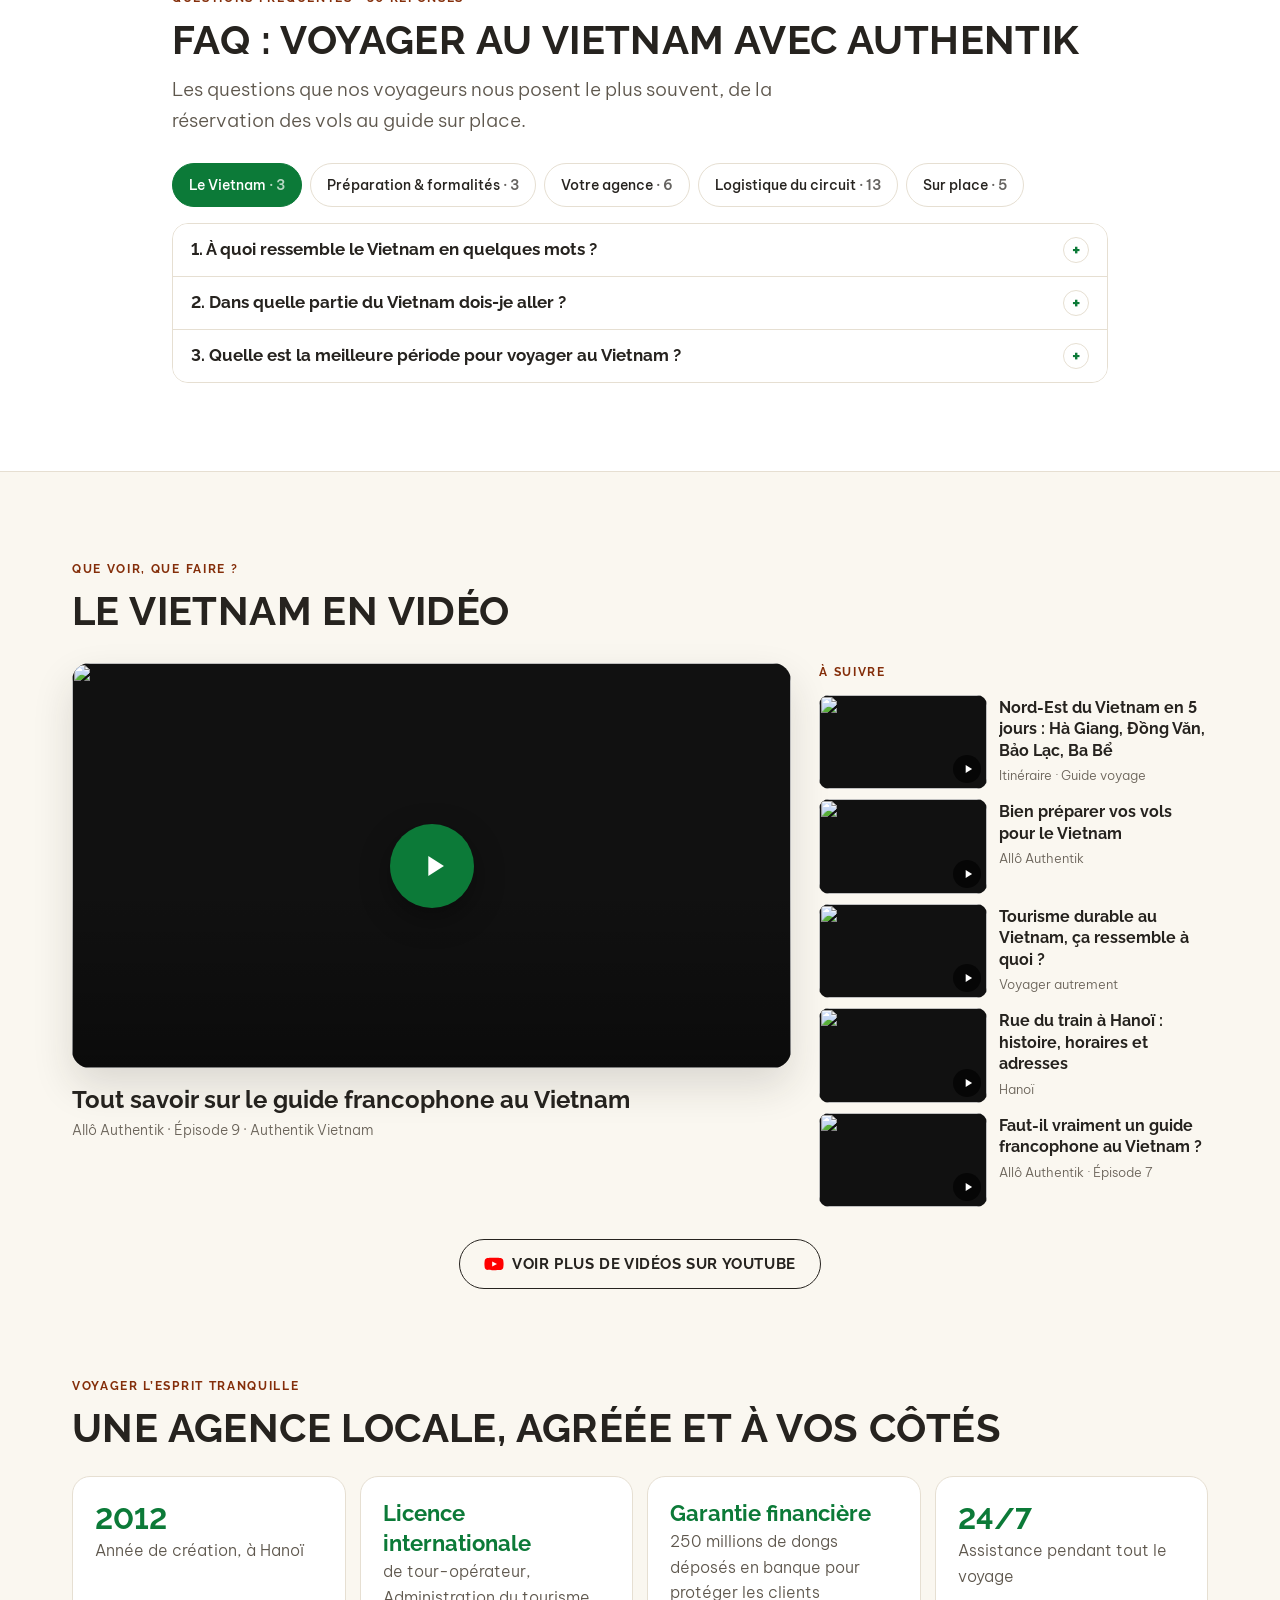
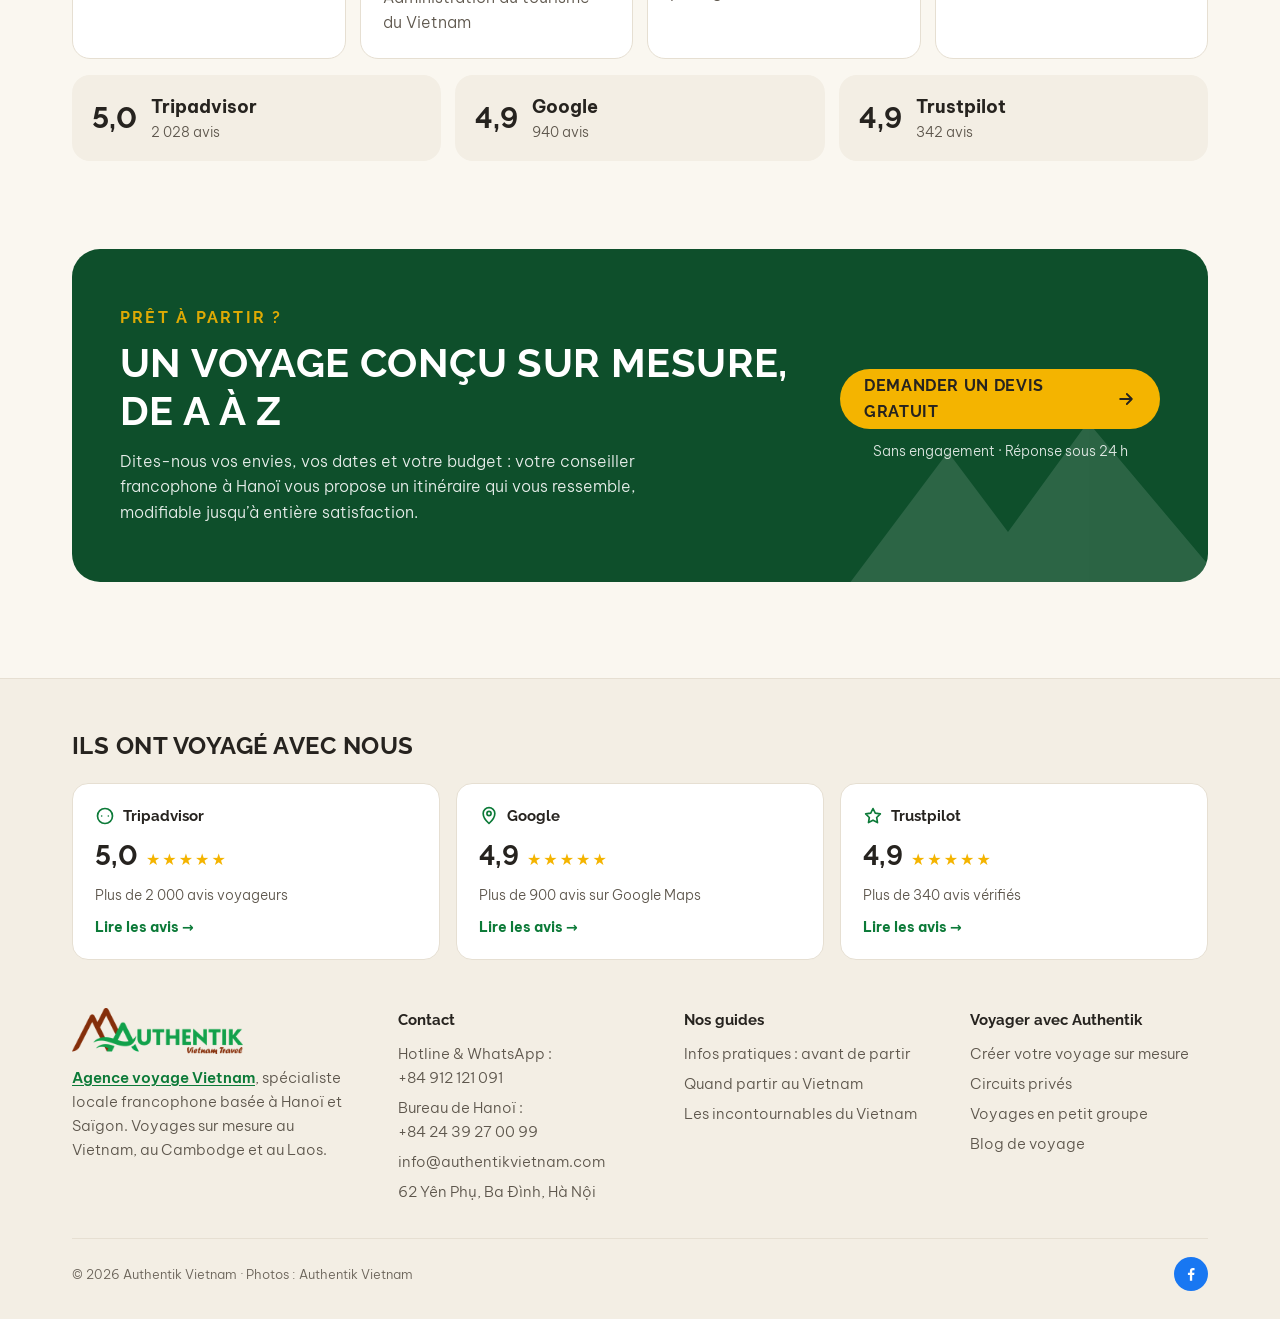
==== commit ef69cd5b: "Infos pratiques : rubrique Cadeaux et souvenirs réécrite Cadeaux utiles (livres, cahiers, fourniture" ====
--- a/index.html
+++ b/index.html
@@ -967,14 +967,21 @@
           <div class="row">
             <div class="card card--lg" style="flex:1 1 280px">
               <p class="card__title" style="margin-bottom:8px">À offrir, depuis votre pays</p>
-              <p class="card__text">Échantillons de parfum, rouge à lèvres, t-shirts, stylos, spécialités de votre région. Dans les villages reculés, les fournitures scolaires sont très appréciées.</p>
+              <p class="card__text">Dans les villages reculés, un cadeau utile fait toujours plaisir aux enfants et à leurs familles.</p>
+              <div class="souv" style="margin-top:12px"><p class="souv__cat">À privilégier</p><ul class="chips"><li class="chip chip--sm">Livres</li><li class="chip chip--sm">Cahiers</li><li class="chip chip--sm">Crayons et stylos</li><li class="chip chip--sm">Carnets de dessin</li><li class="chip chip--sm">Fournitures scolaires</li><li class="chip chip--sm">Vêtements</li></ul></div>
+              <ul class="dot-list" style="margin-top:14px;font-size:14.5px">
+                <li><span><strong>Bonbons&#160;: avec modération.</strong> Ils abîment les dents des enfants, loin de tout dentiste.</span></li>
+                <li><span><strong>Argent&#160;: jamais.</strong> Il encourage la mendicité et détourne les enfants de l’école.</span></li>
+                <li><span><strong>Un don plus important</strong> (pour une école, un village)&#160;? Contactez d’abord les responsables locaux, par l’intermédiaire de votre guide ou de votre conseiller.</span></li>
+              </ul>
               <picture><source type="image/webp" srcset="assets/img/cadeaux-village-nord-vietnam-512.webp 512w" sizes="(max-width: 760px) 100vw, 360px"><img src="assets/img/cadeaux-village-nord-vietnam-512.jpg" alt="Voyageuse offrant des fournitures à des enfants dans un village du Nord du Vietnam" width="512" height="384" decoding="async" loading="lazy" class="photo-rounded" style="height:170px;margin-top:14px"></picture>
             </div>
             <div class="card card--lg" style="flex:1 1 280px">
               <p class="card__title" style="margin-bottom:10px">À rapporter du Vietnam</p>
-              <div class="souv"><p class="souv__cat">Boissons</p><ul class="chips"><li class="chip chip--sm">Thé vert du Nord</li><li class="chip chip--sm">Café des Hauts Plateaux</li></ul></div>
-              <div class="souv"><p class="souv__cat">Produits locaux</p><ul class="chips"><li class="chip chip--sm">Poivre</li><li class="chip chip--sm">Baume du tigre</li></ul></div>
-              <div class="souv"><p class="souv__cat">Artisanat</p><ul class="chips"><li class="chip chip--sm">Objets laqués</li><li class="chip chip--sm">Bambou</li><li class="chip chip--sm">Soie</li><li class="chip chip--sm">Broderies</li><li class="chip chip--sm">Brocarts (Sa Pa, Mai Châu)</li><li class="chip chip--sm">Céramique</li><li class="chip chip--sm">Chapeau conique</li></ul></div>
+              <div class="souv"><p class="souv__cat">Vêtements et textiles</p><ul class="chips"><li class="chip chip--sm">Áo dài sur mesure</li><li class="chip chip--sm">Vêtements en soie ou en lin</li><li class="chip chip--sm">Broderies</li><li class="chip chip--sm">Brocarts (Sa Pa, Mai Châu)</li></ul></div>
+              <div class="souv"><p class="souv__cat">Artisanat</p><ul class="chips"><li class="chip chip--sm">Objets laqués</li><li class="chip chip--sm">Bambou</li><li class="chip chip--sm">Céramique</li><li class="chip chip--sm">Chapeau conique</li></ul></div>
+              <div class="souv"><p class="souv__cat">Saveurs et produits locaux</p><ul class="chips"><li class="chip chip--sm">Thé vert du Nord</li><li class="chip chip--sm">Café des Hauts Plateaux</li><li class="chip chip--sm">Poivre</li><li class="chip chip--sm">Baume du tigre</li></ul></div>
+              <p class="card__text" style="margin-top:14px">Achetez de préférence directement aux artisans et aux coopératives des villages&#160;: votre achat les fait vivre.</p>
             </div>
           </div>
         </article>
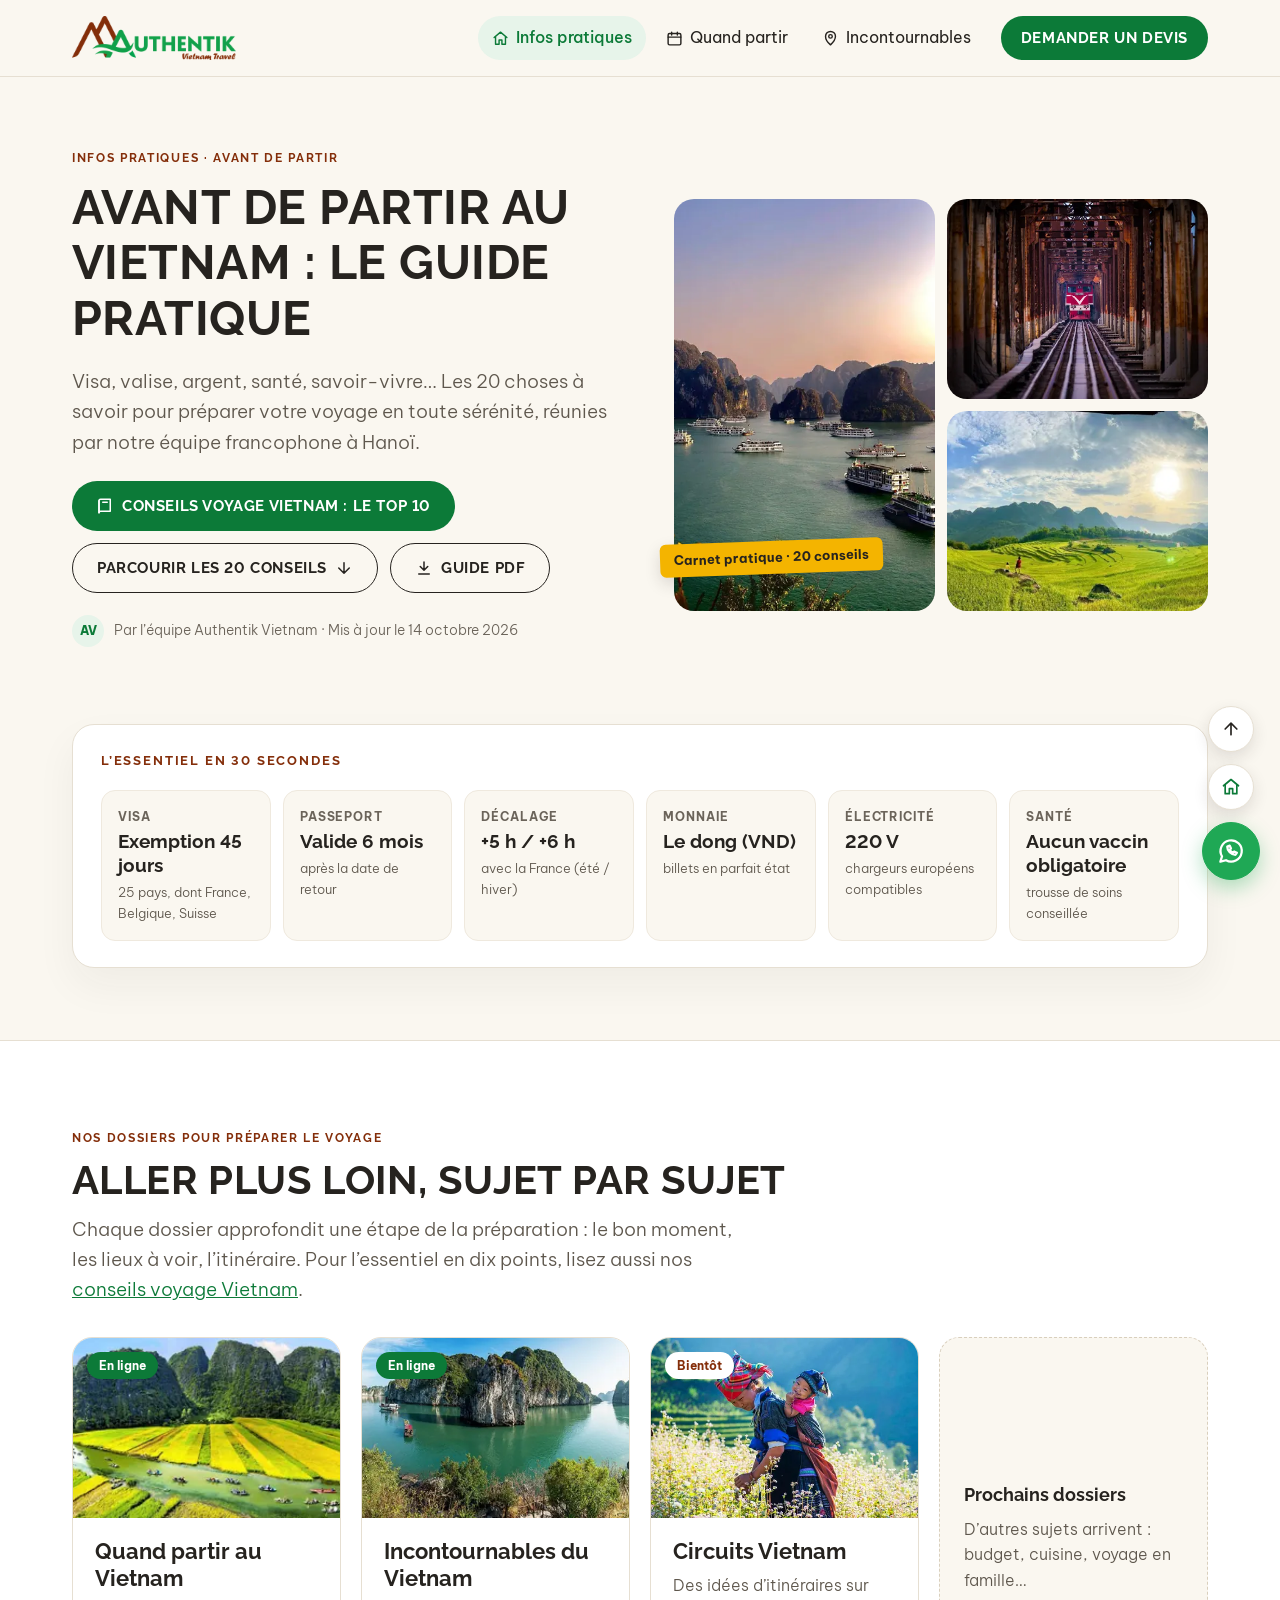
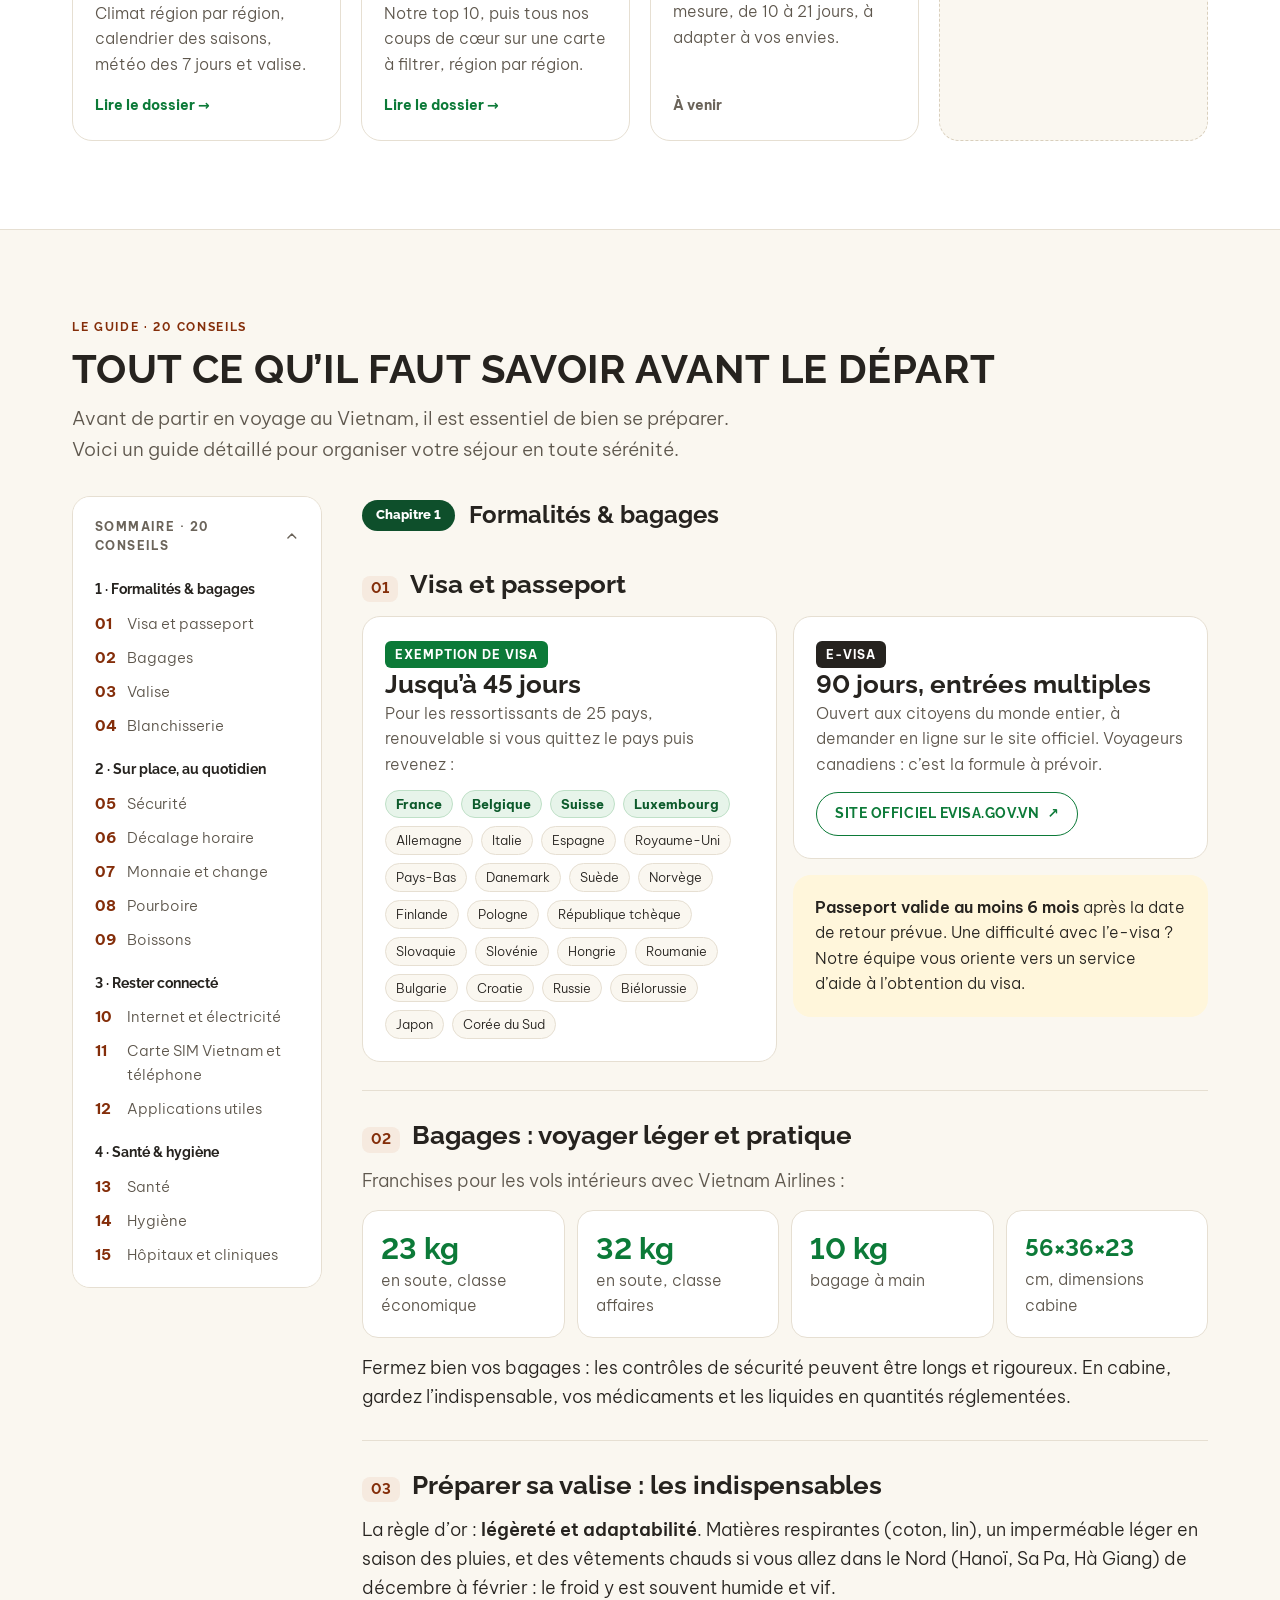
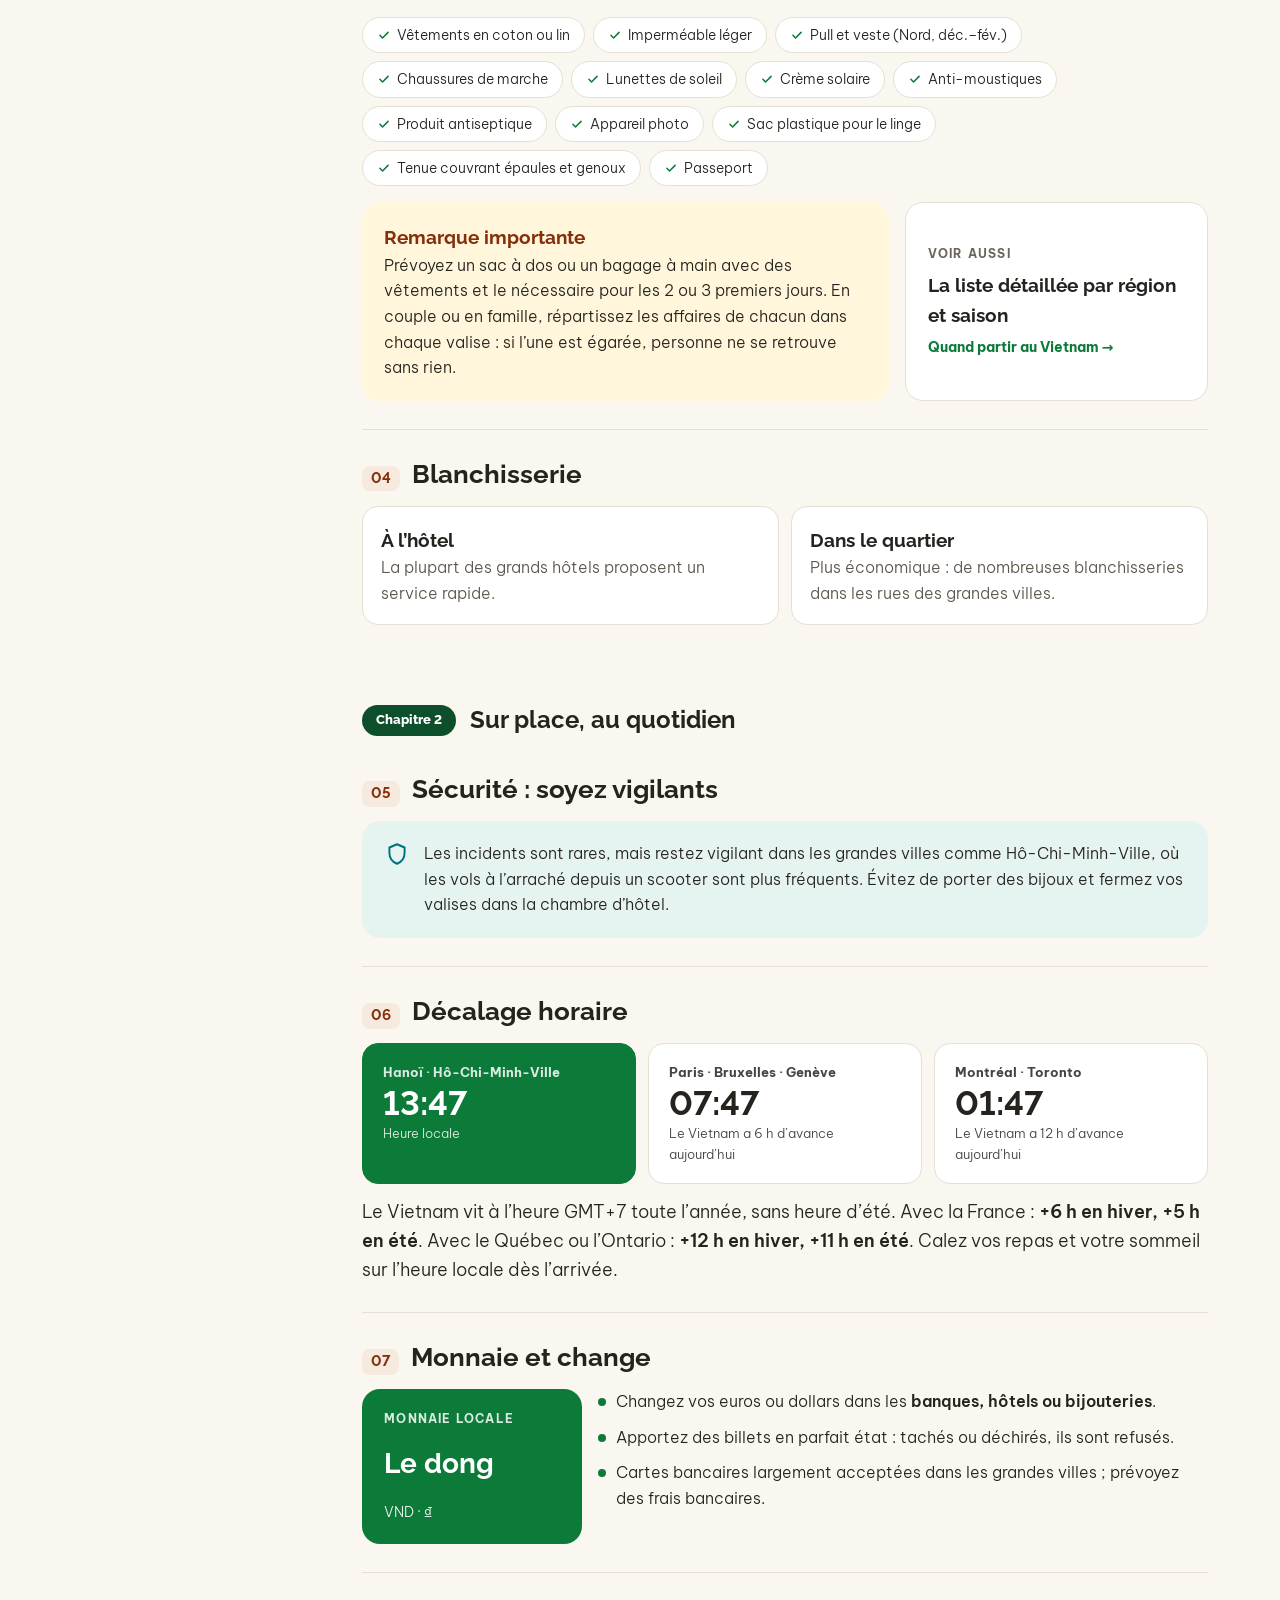
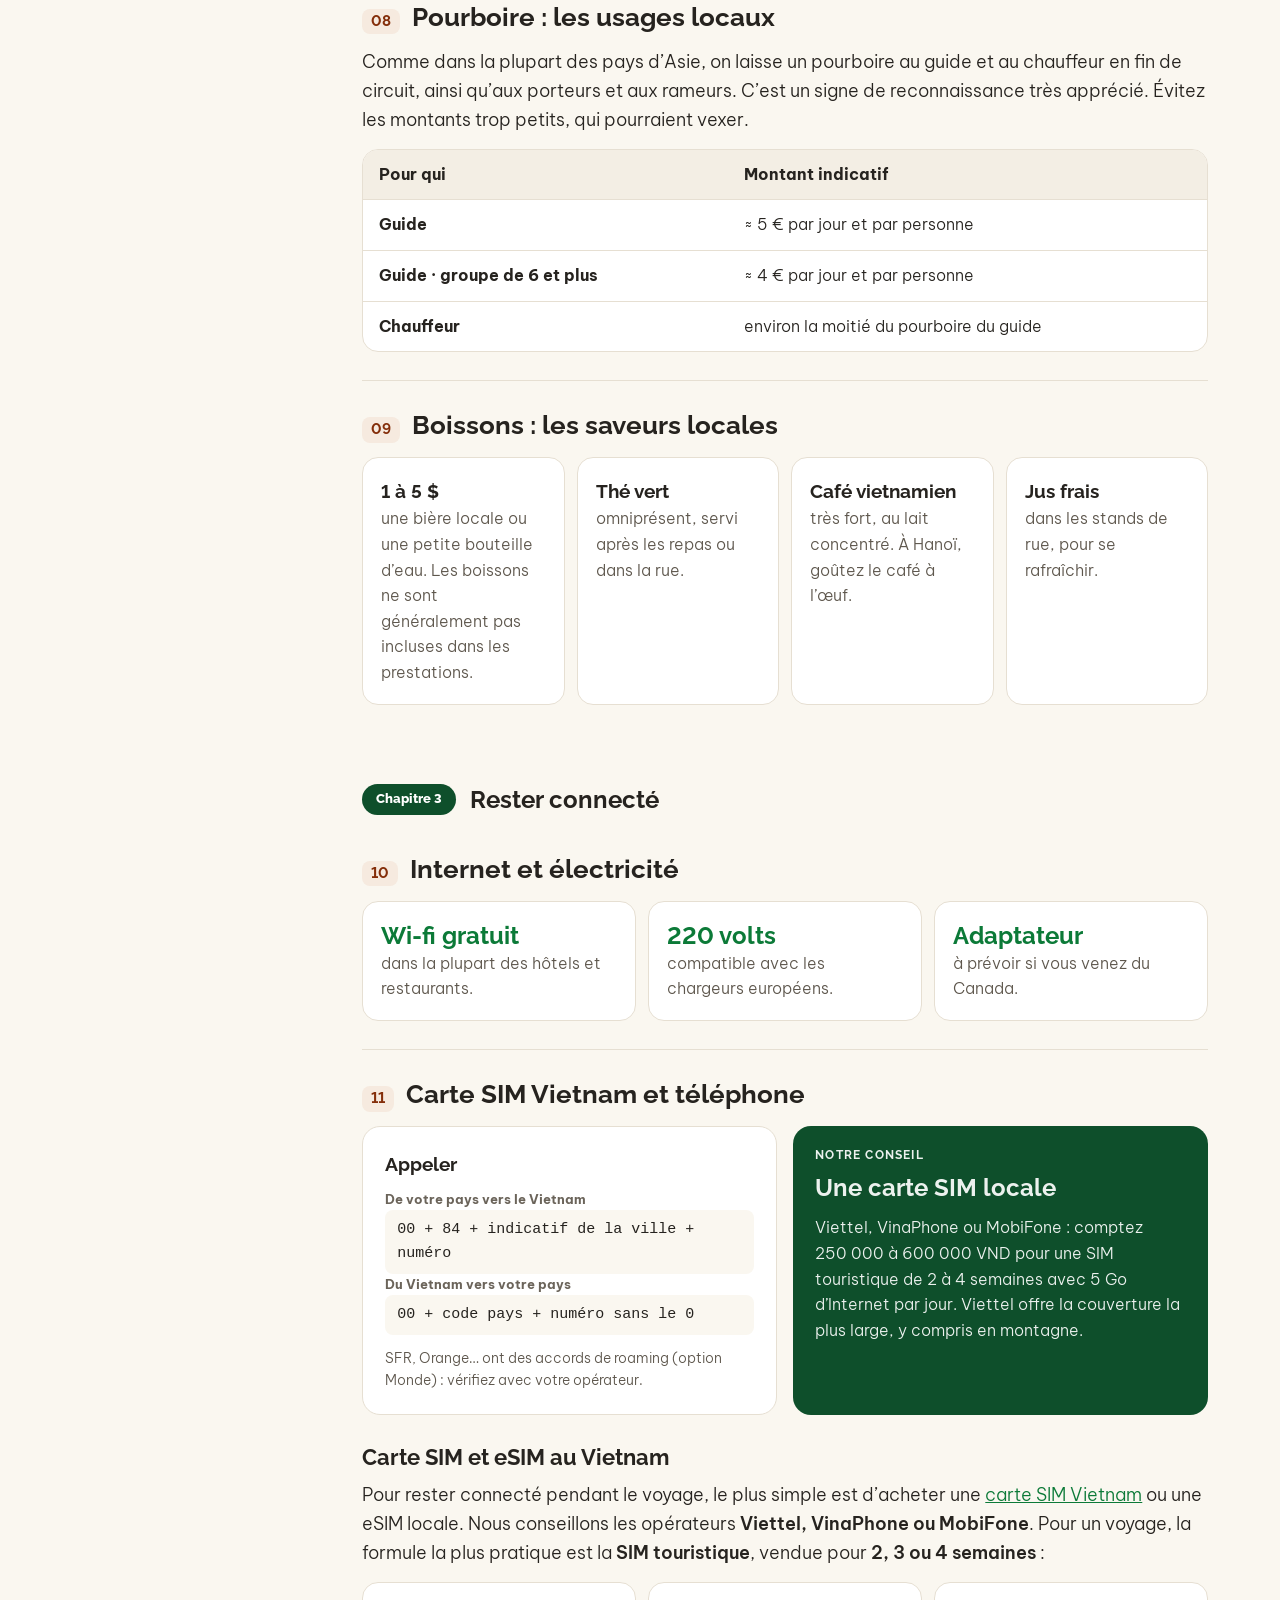
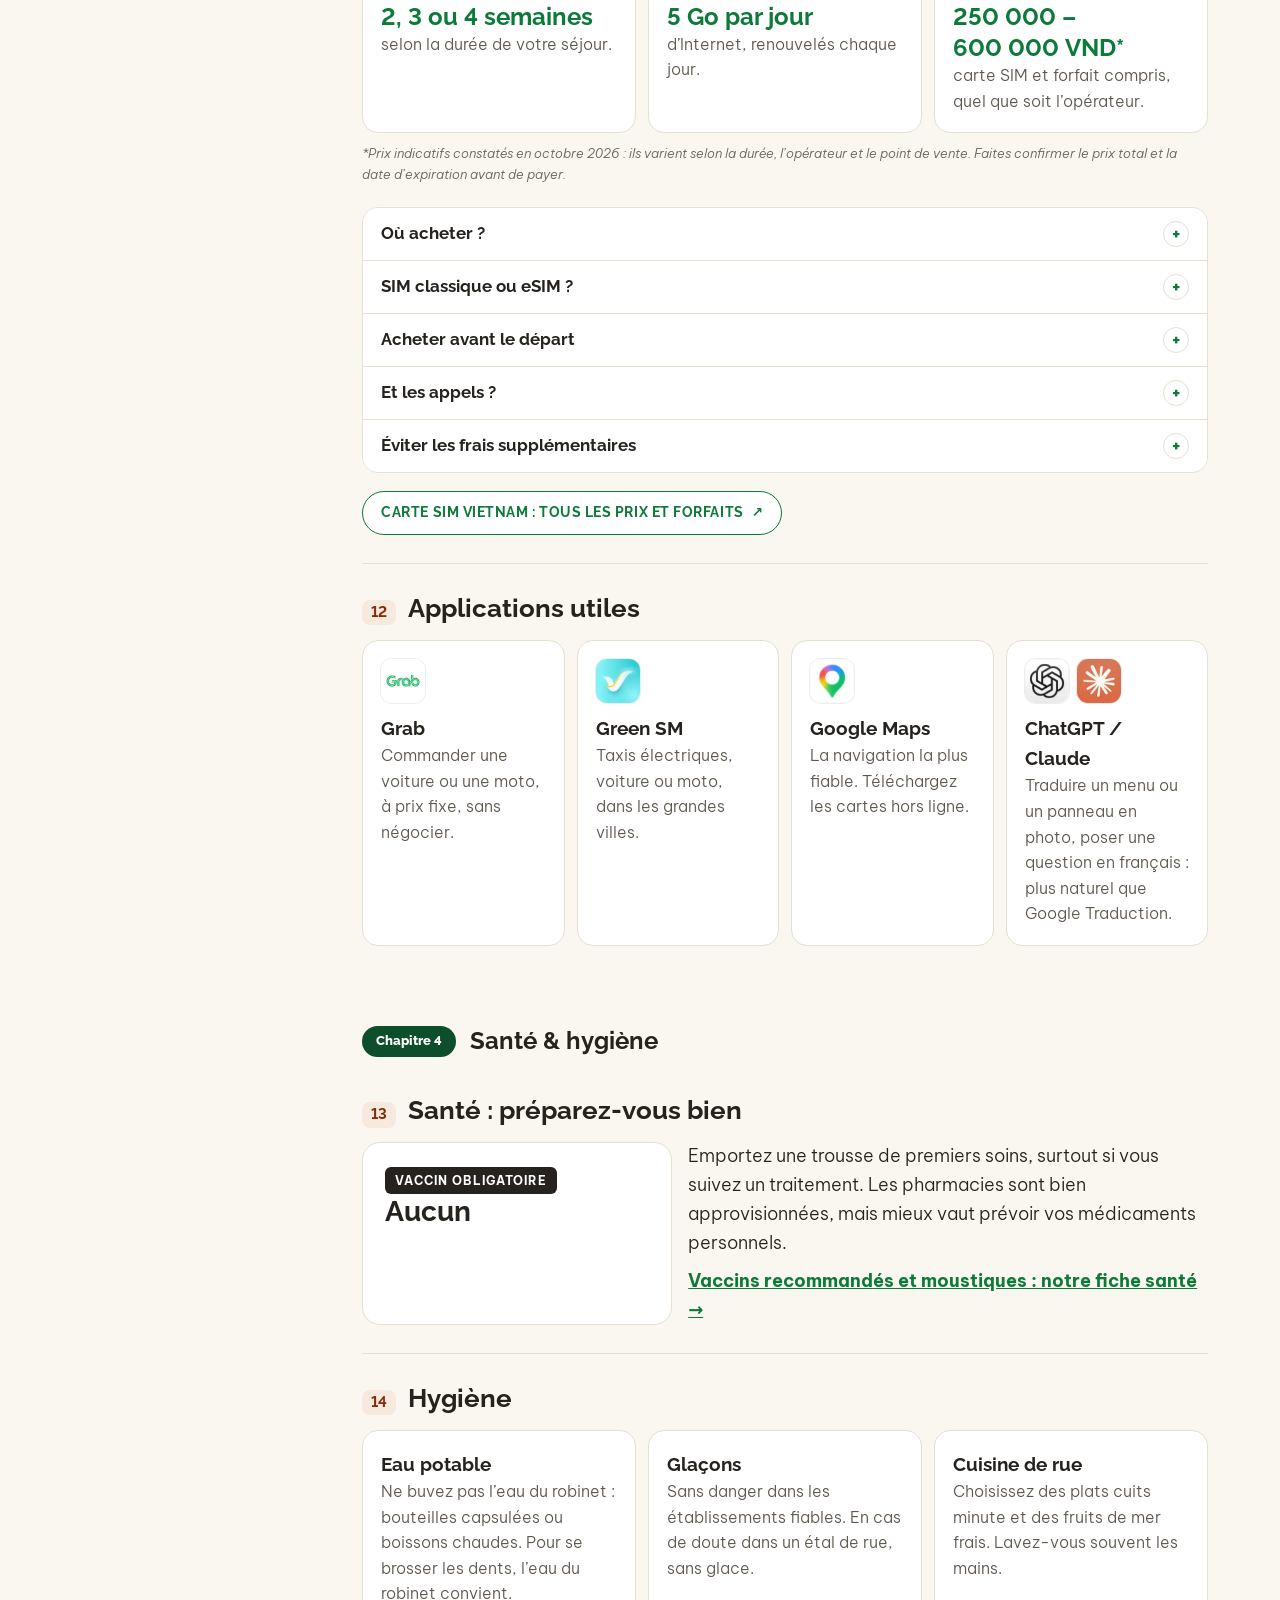
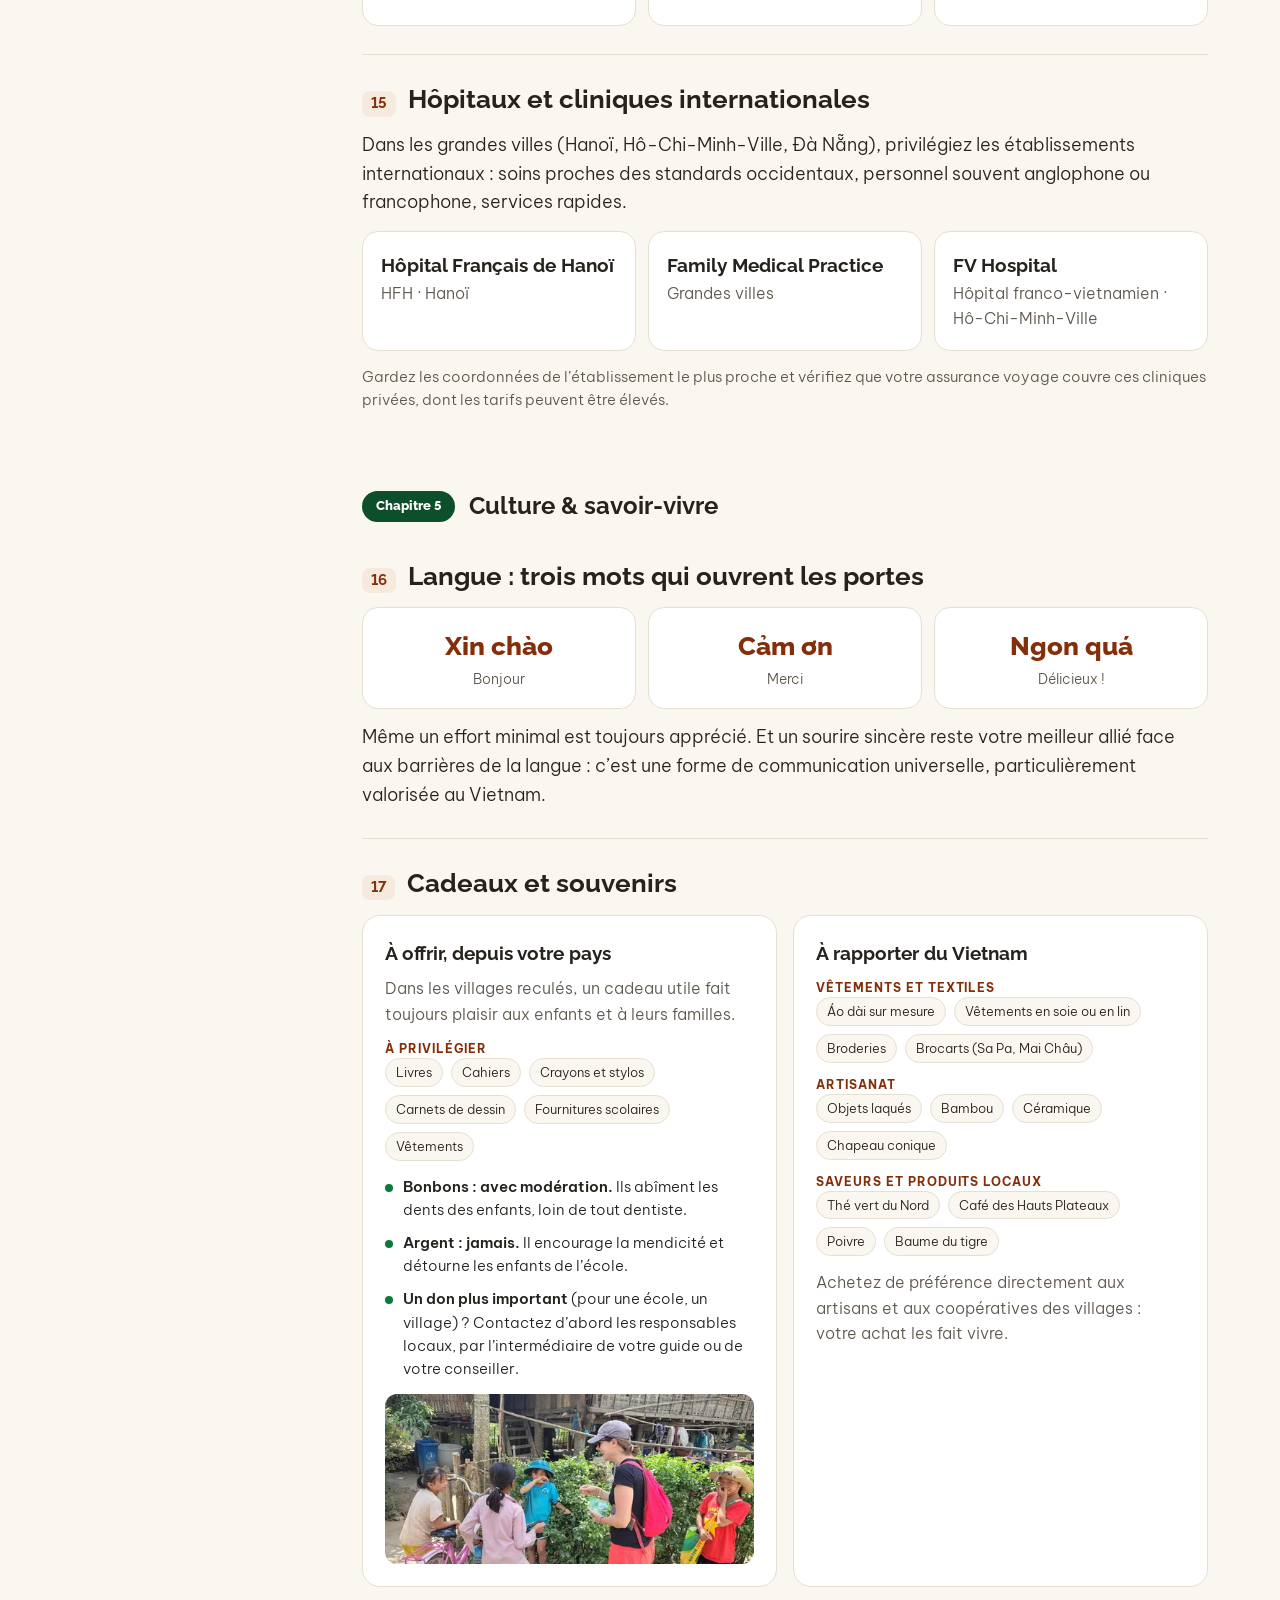
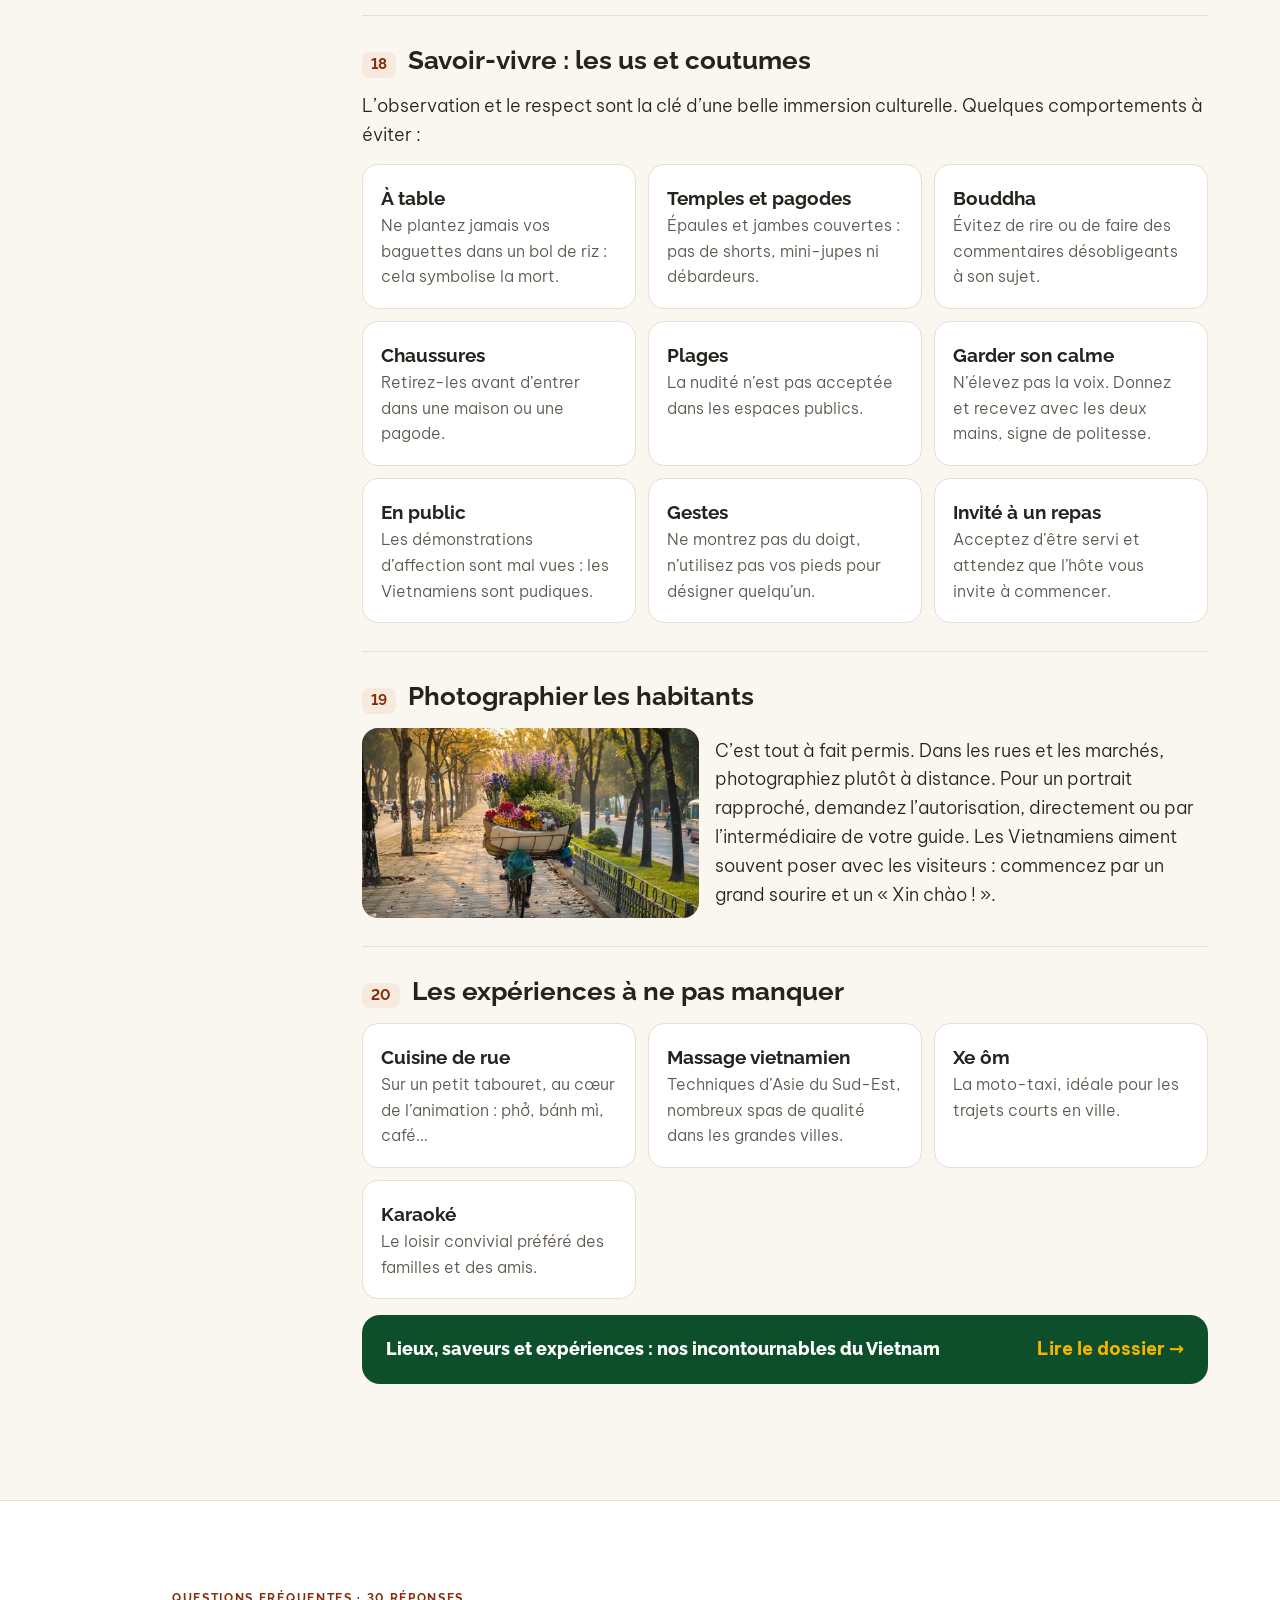
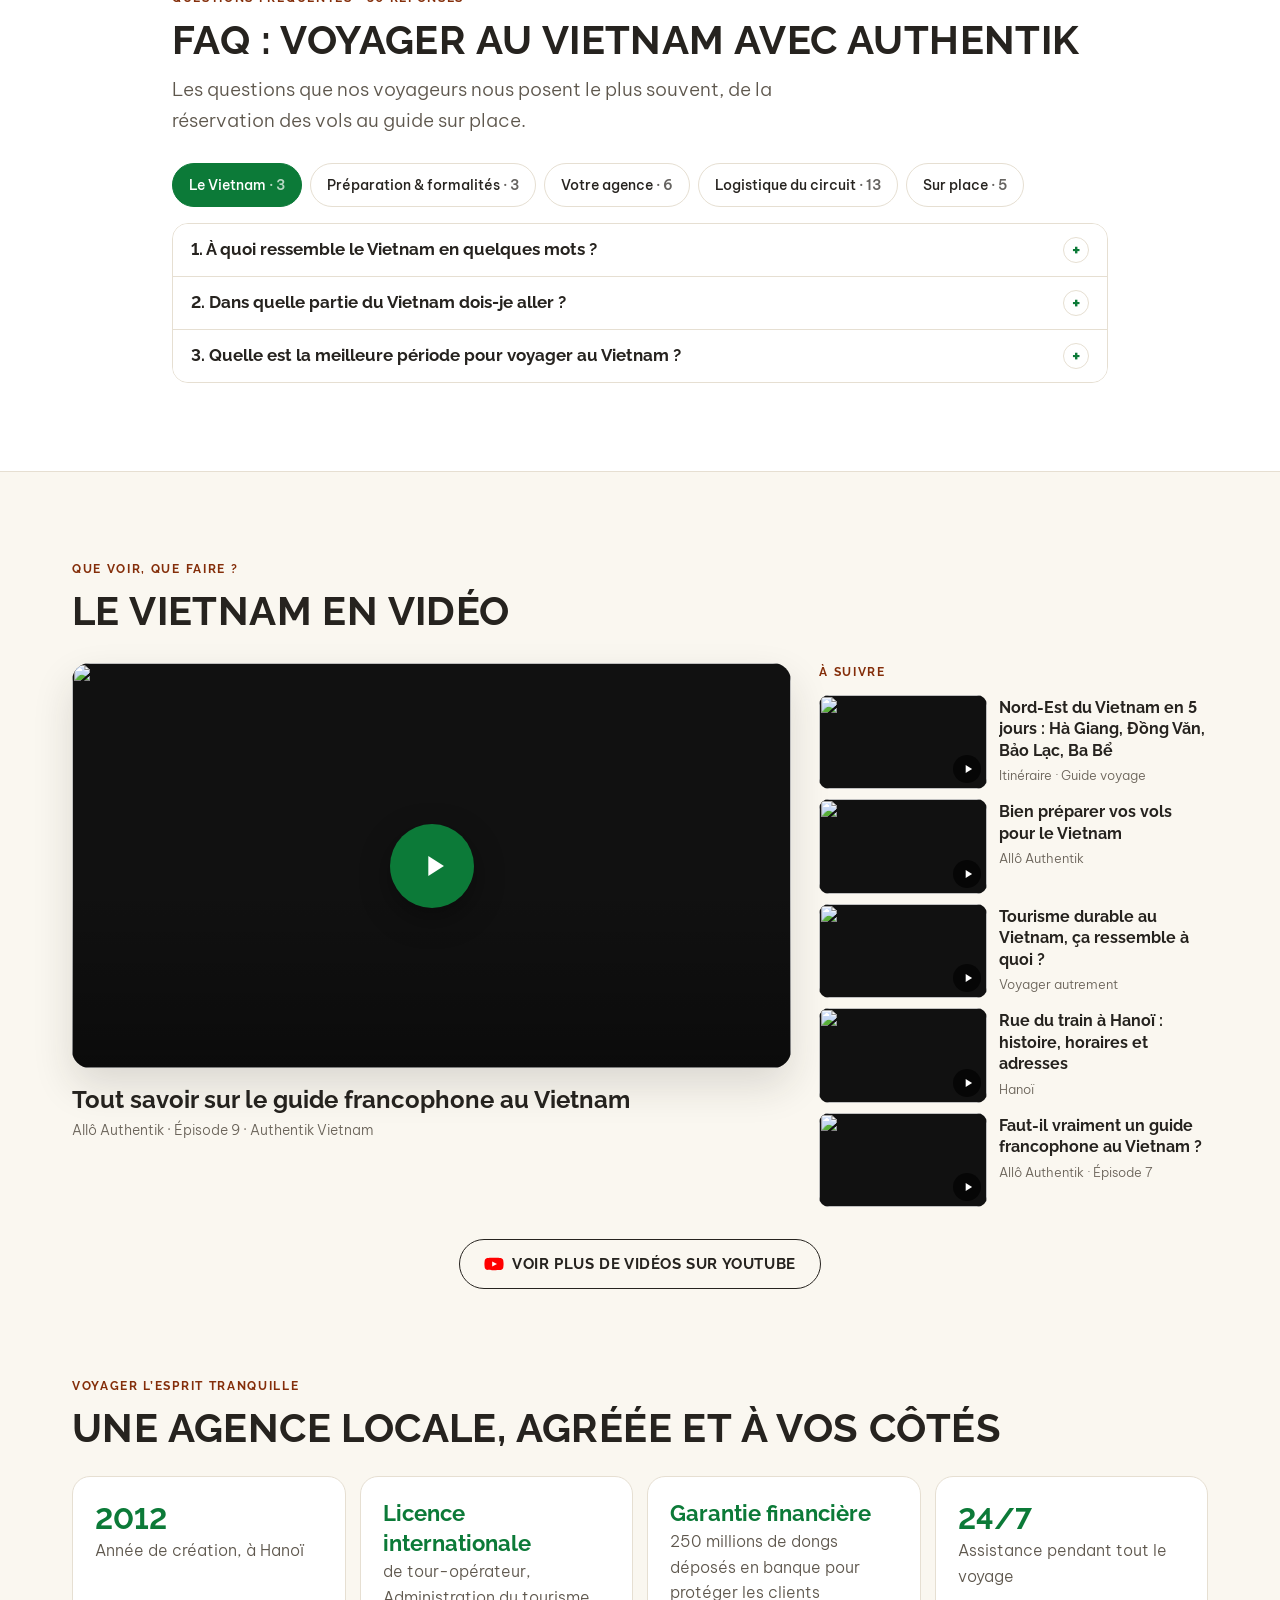
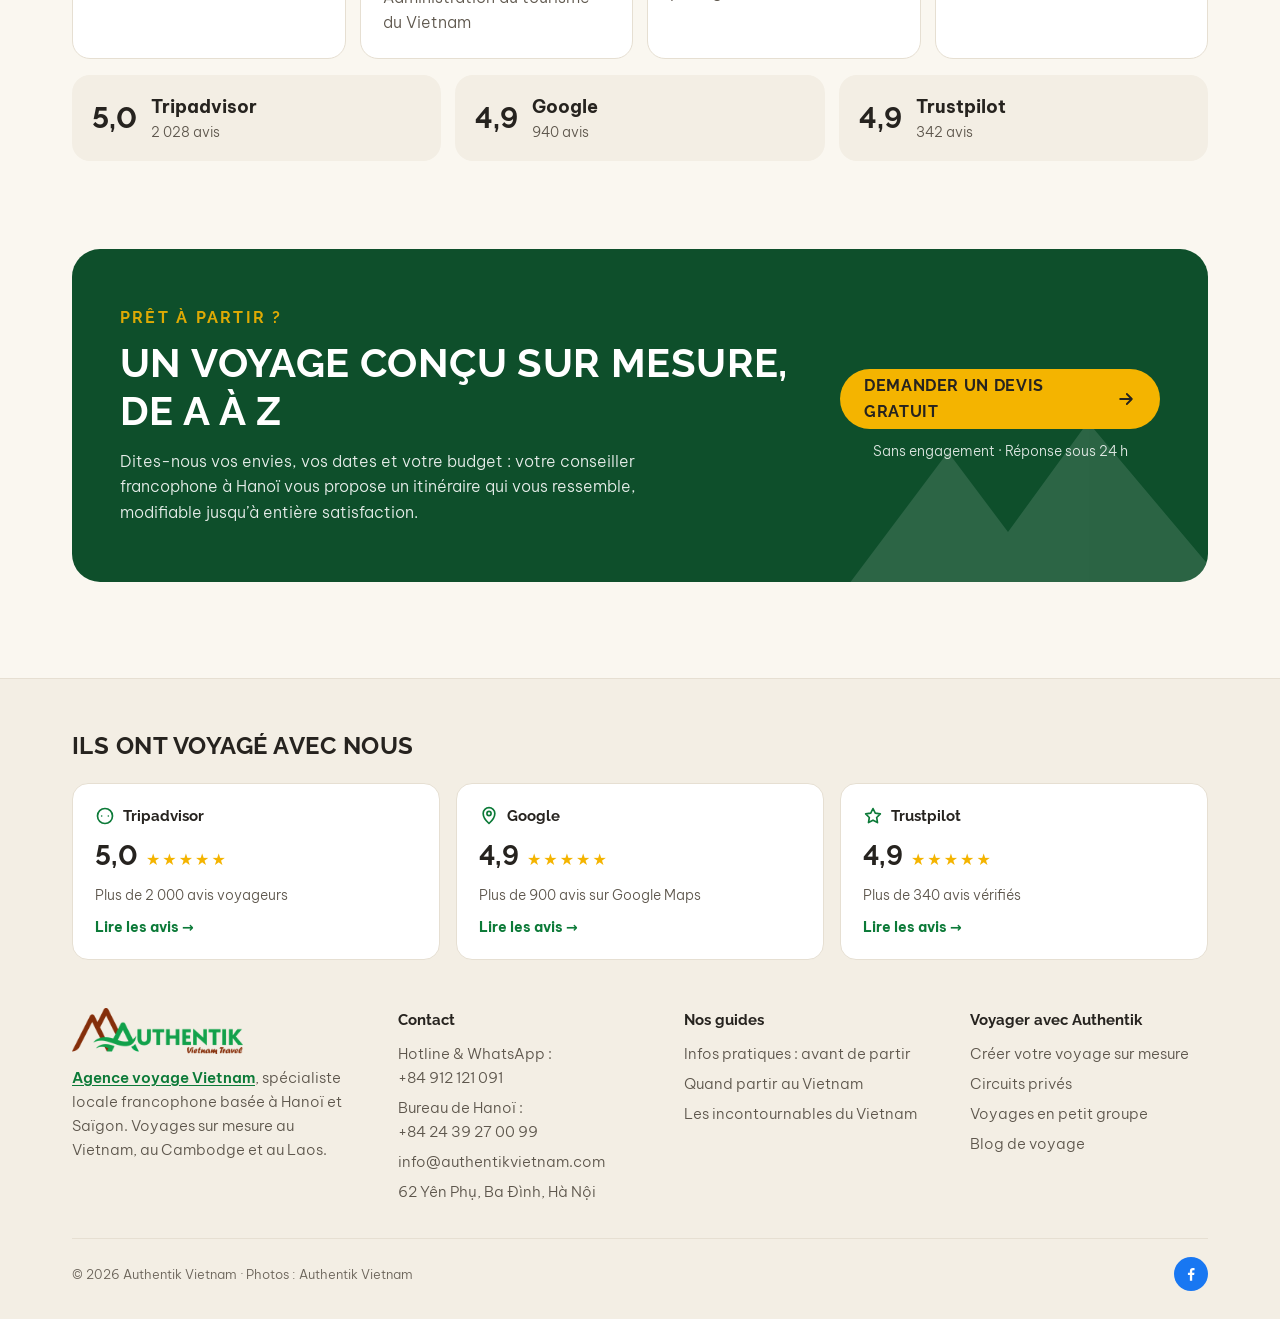
==== commit bfa721b5: "Infos pratiques : rubrique Cadeaux réécrite + lien vers les Incontournables Cadeaux utiles (livres, " ====
--- a/index.html
+++ b/index.html
@@ -1020,9 +1020,9 @@
             <div class="card"><p class="card__title"><span lang="vi">Xe ôm</span></p><p class="card__text">La moto-taxi, idéale pour les trajets courts en ville.</p></div>
             <div class="card"><p class="card__title">Karaoké</p><p class="card__text">Le loisir convivial préféré des familles et des amis.</p></div>
           </div>
-          <a class="dark-link card-link" href="#dossiers">
+          <a class="dark-link card-link" href="incontournables-vietnam/">
             <span class="dark-link__t">Lieux, saveurs et expériences&#160;: nos incontournables du Vietnam</span>
-            <span class="dark-link__a">Bientôt en ligne →</span>
+            <span class="dark-link__a">Lire le dossier →</span>
           </a>
         </article>
 
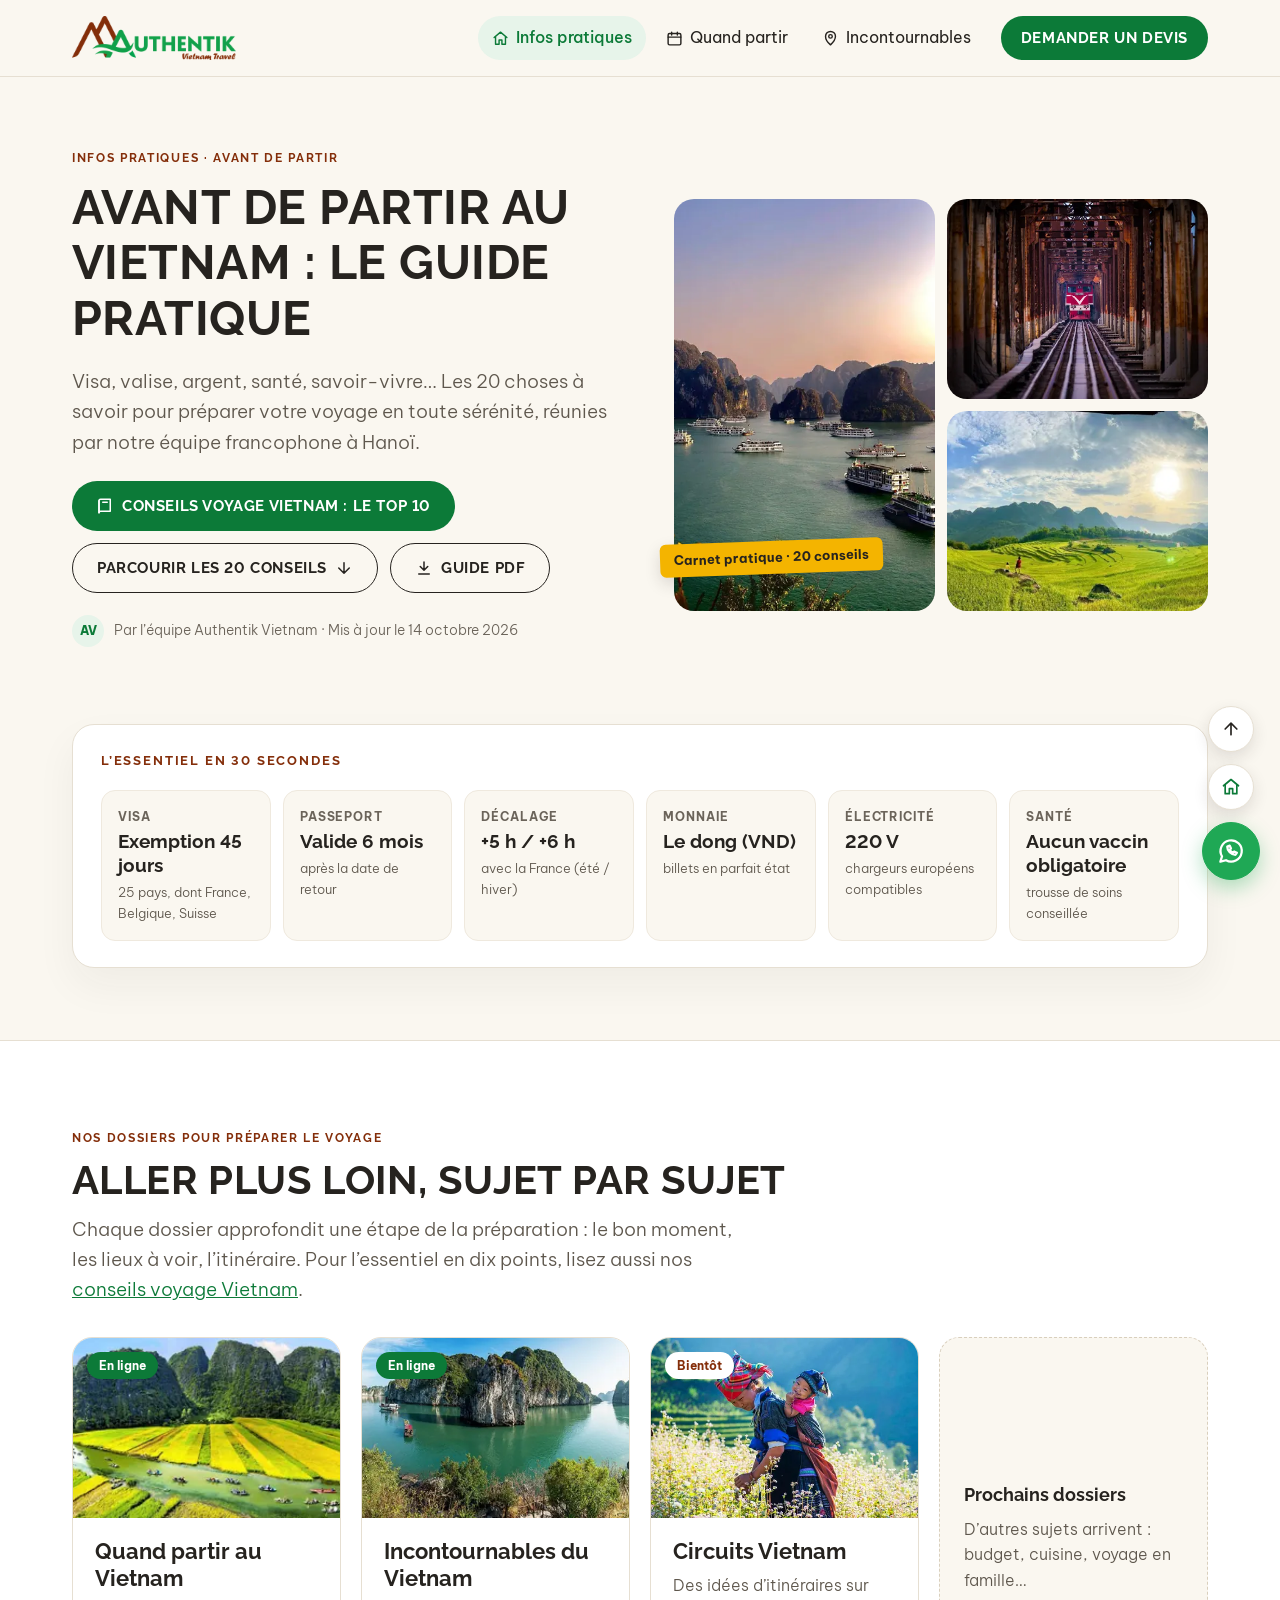
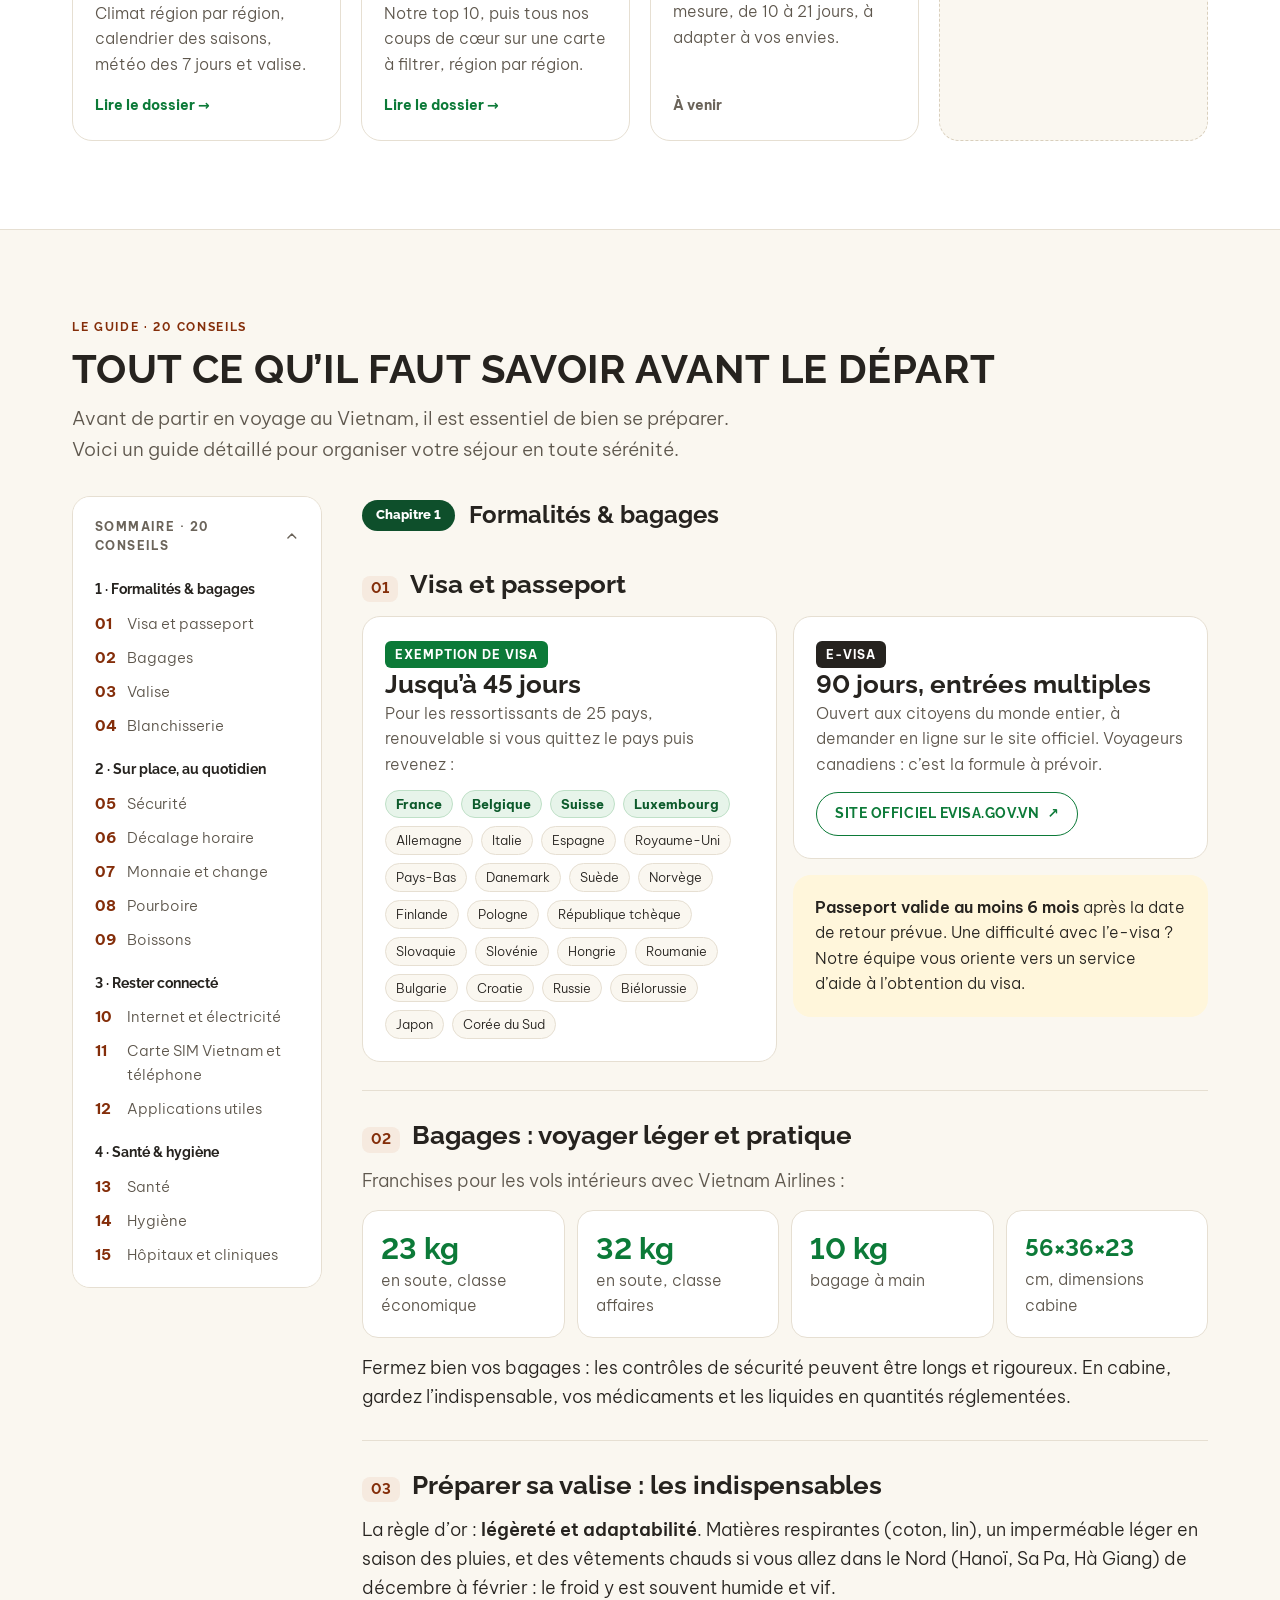
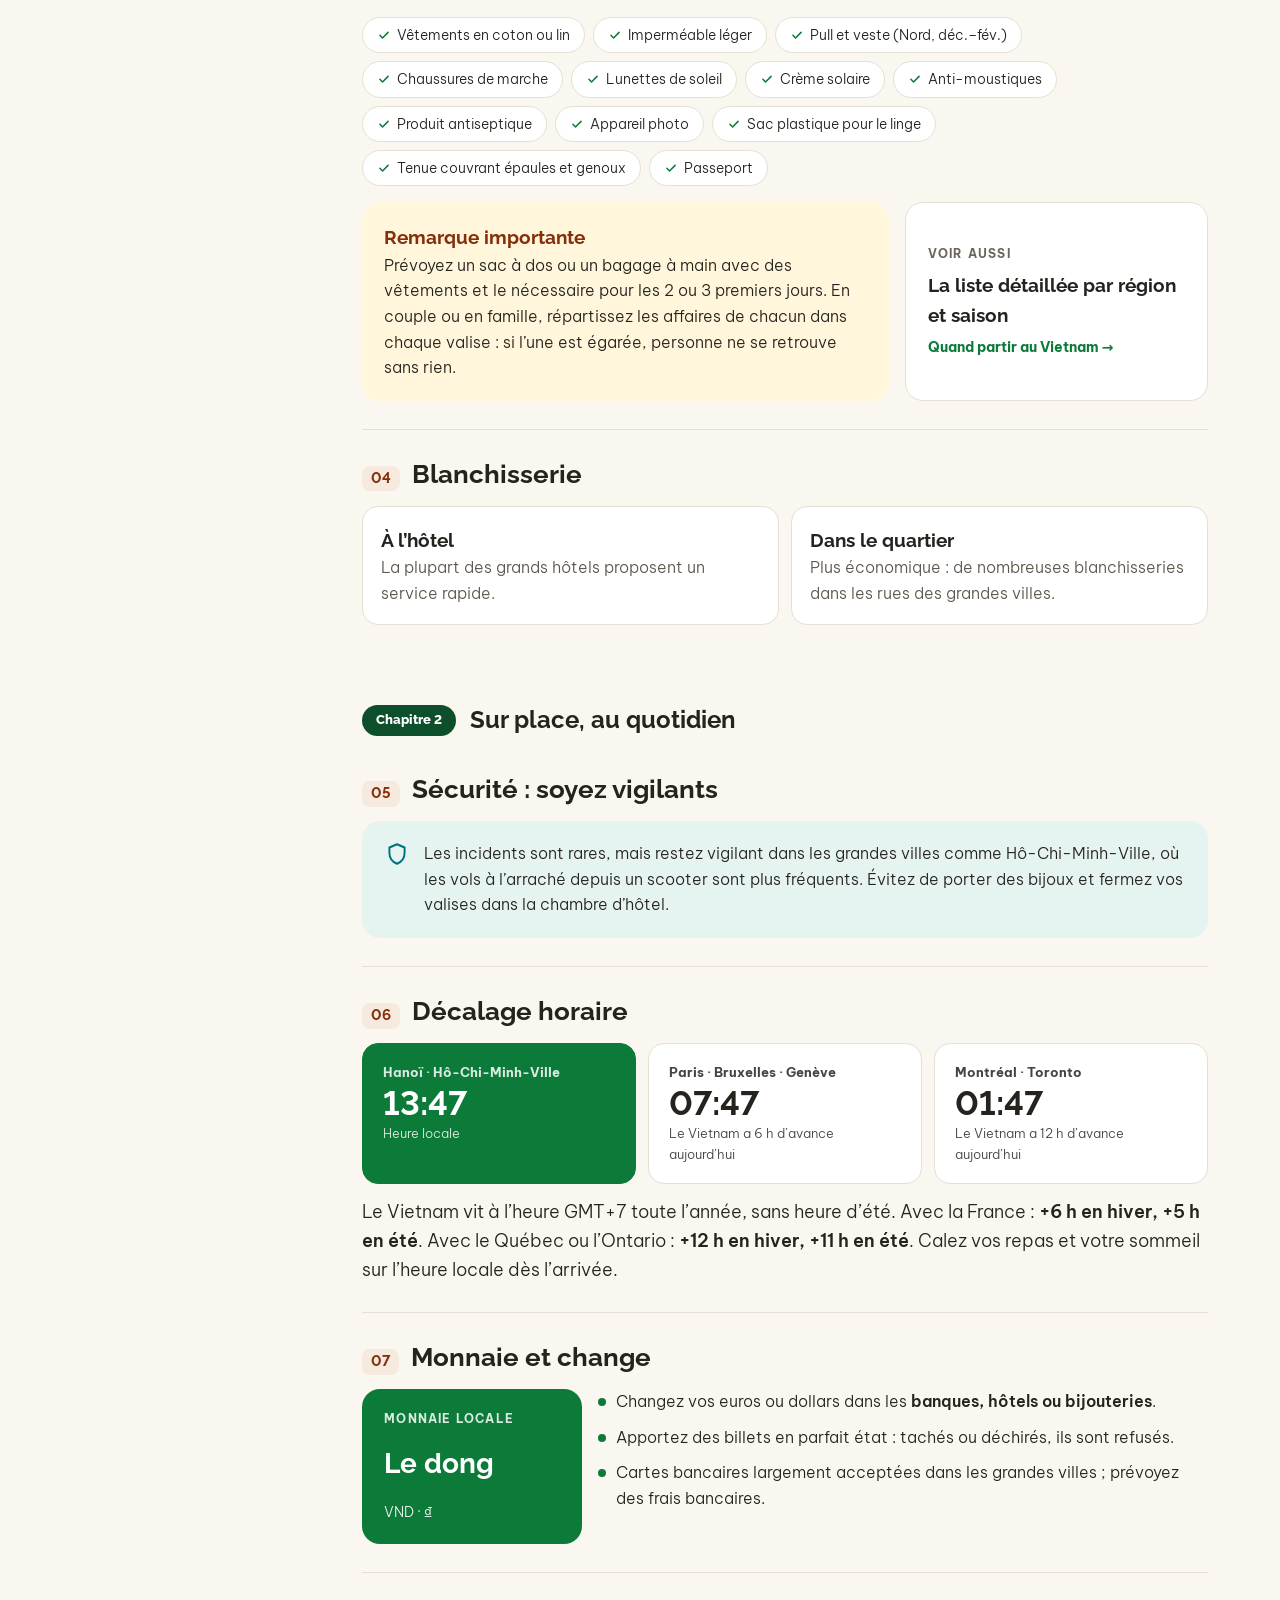
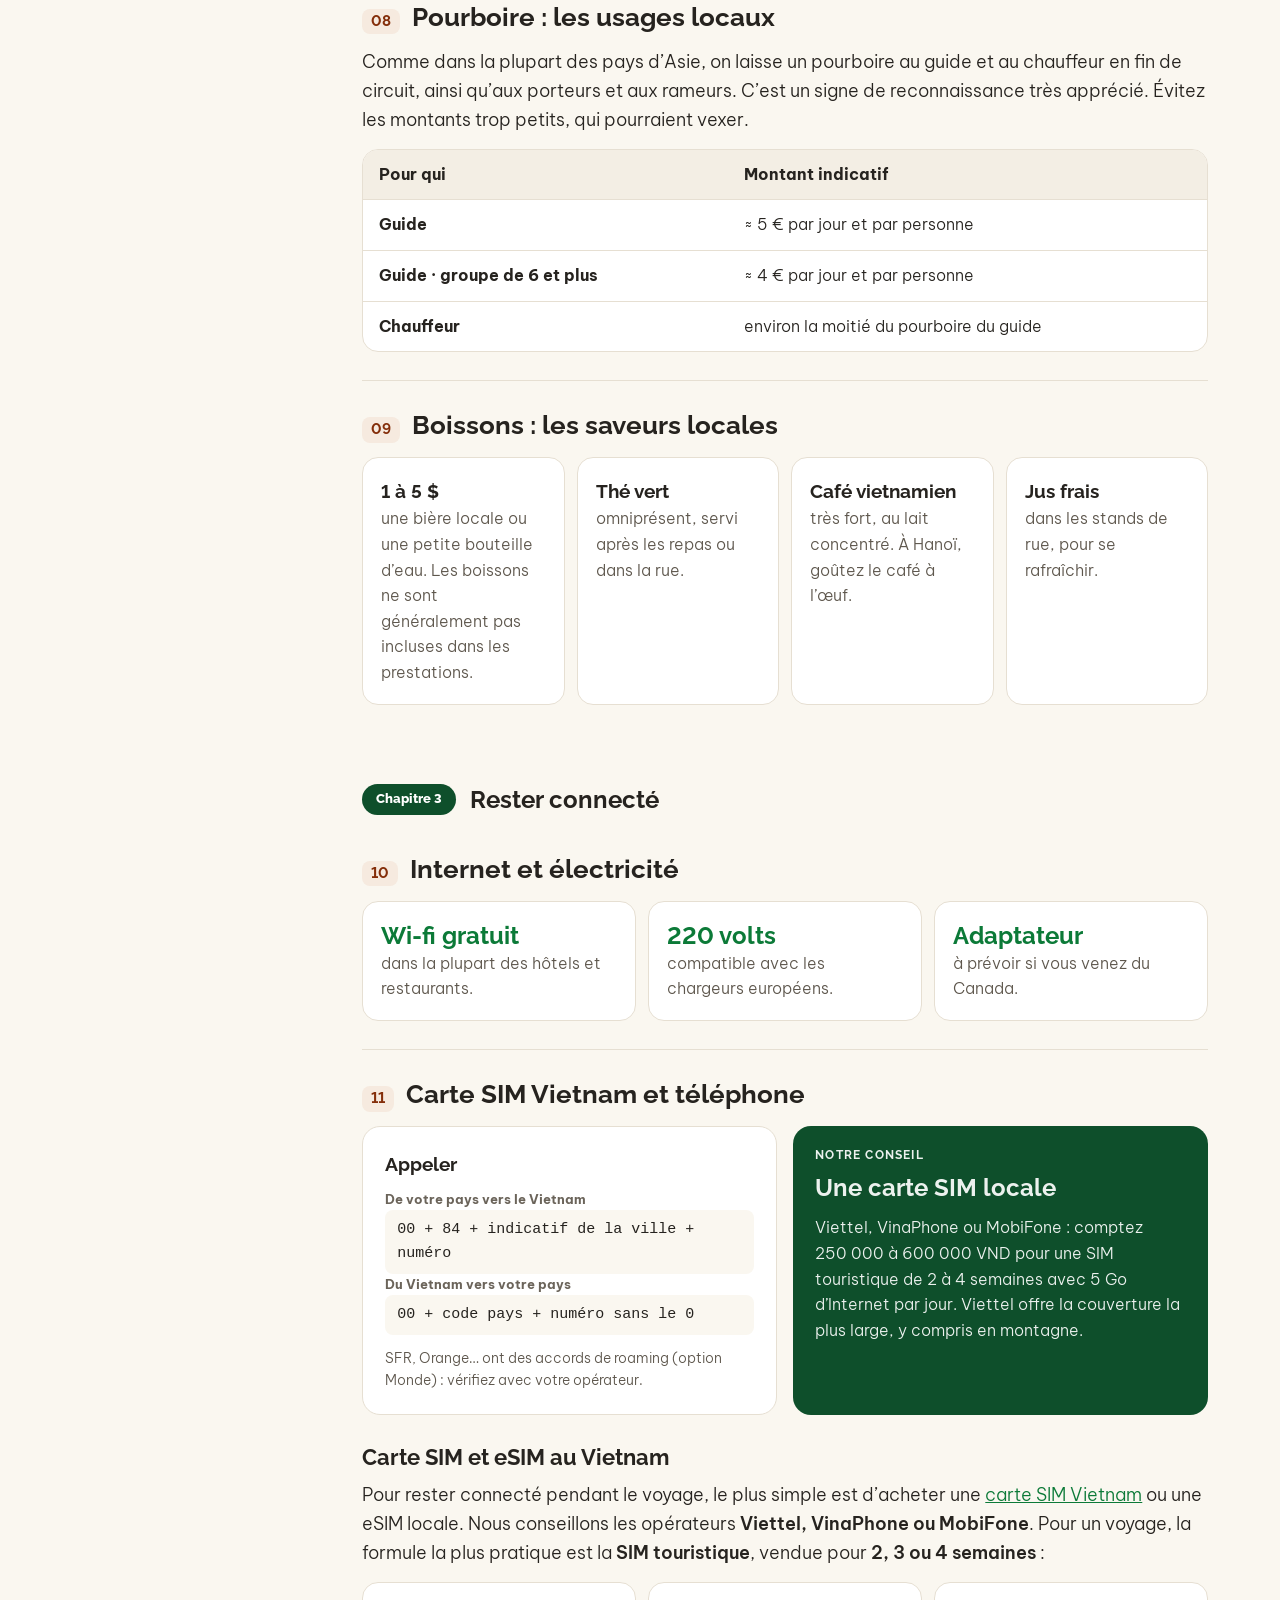
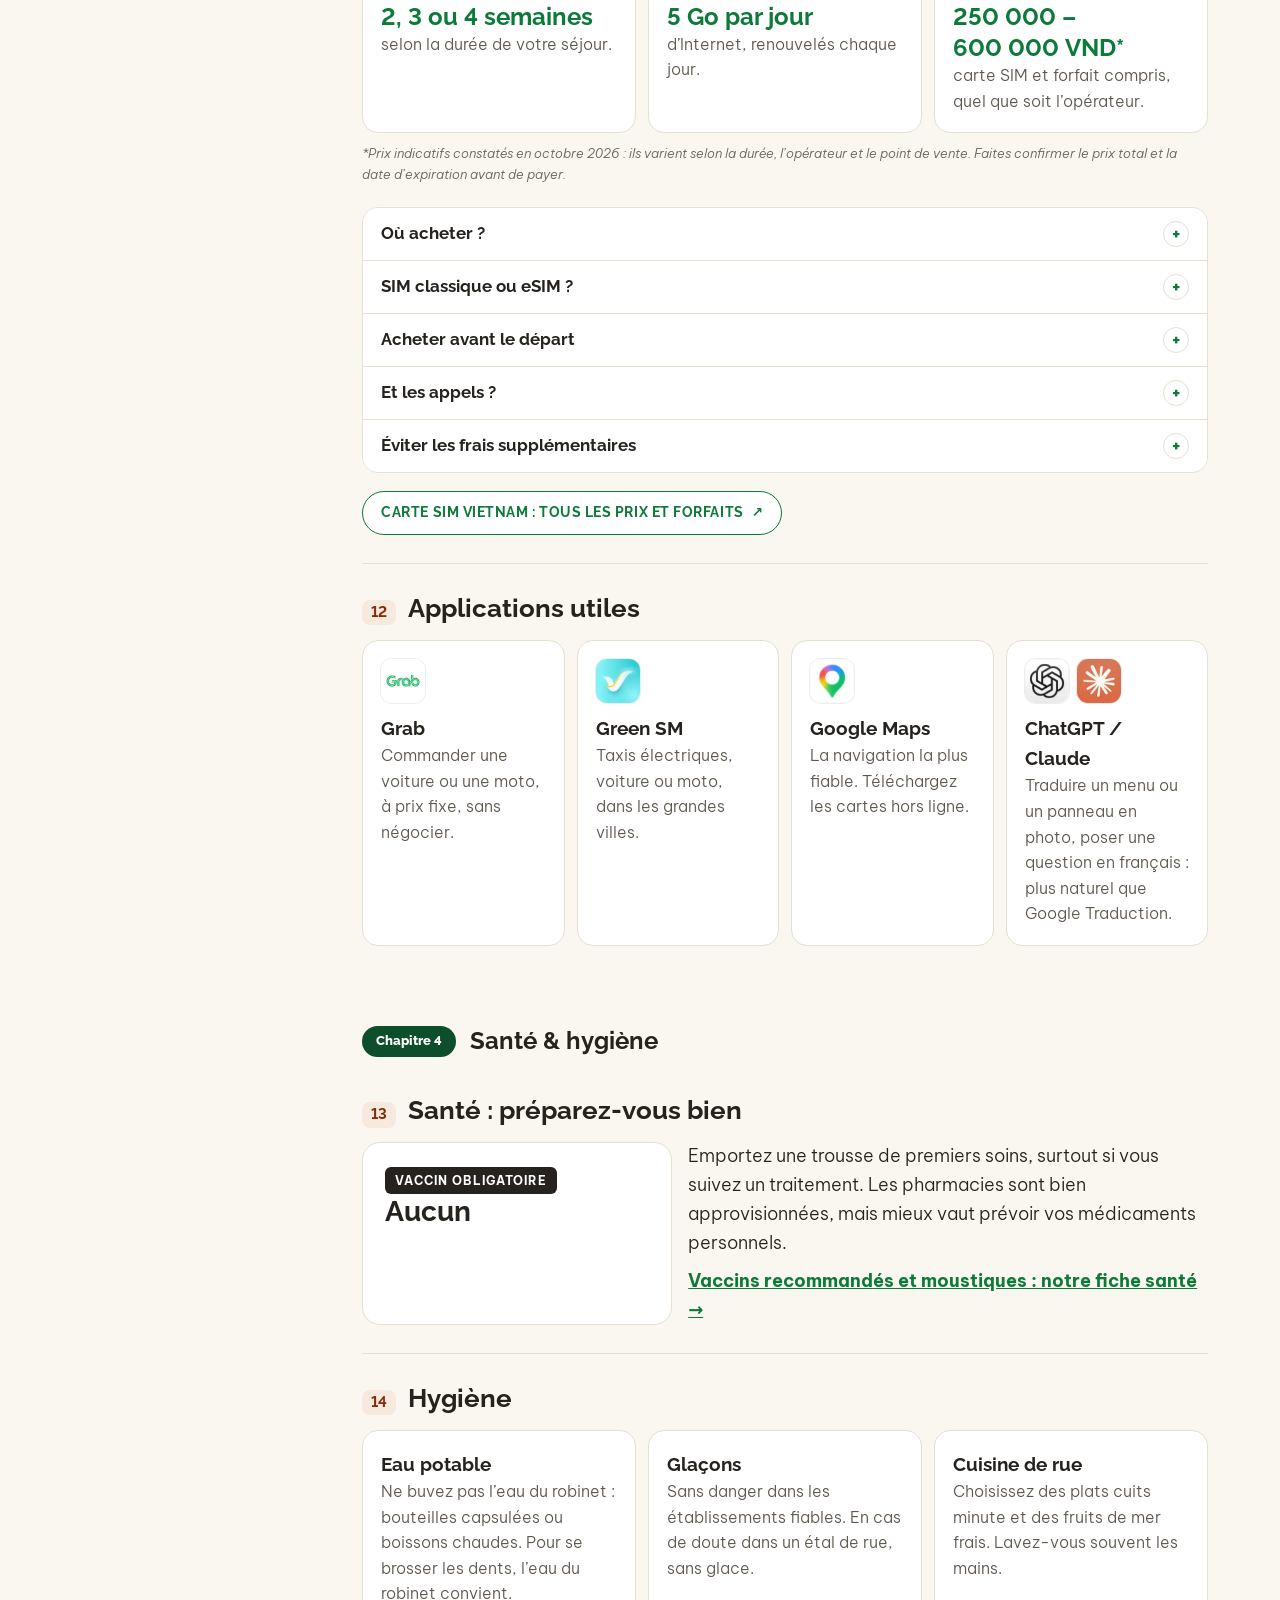
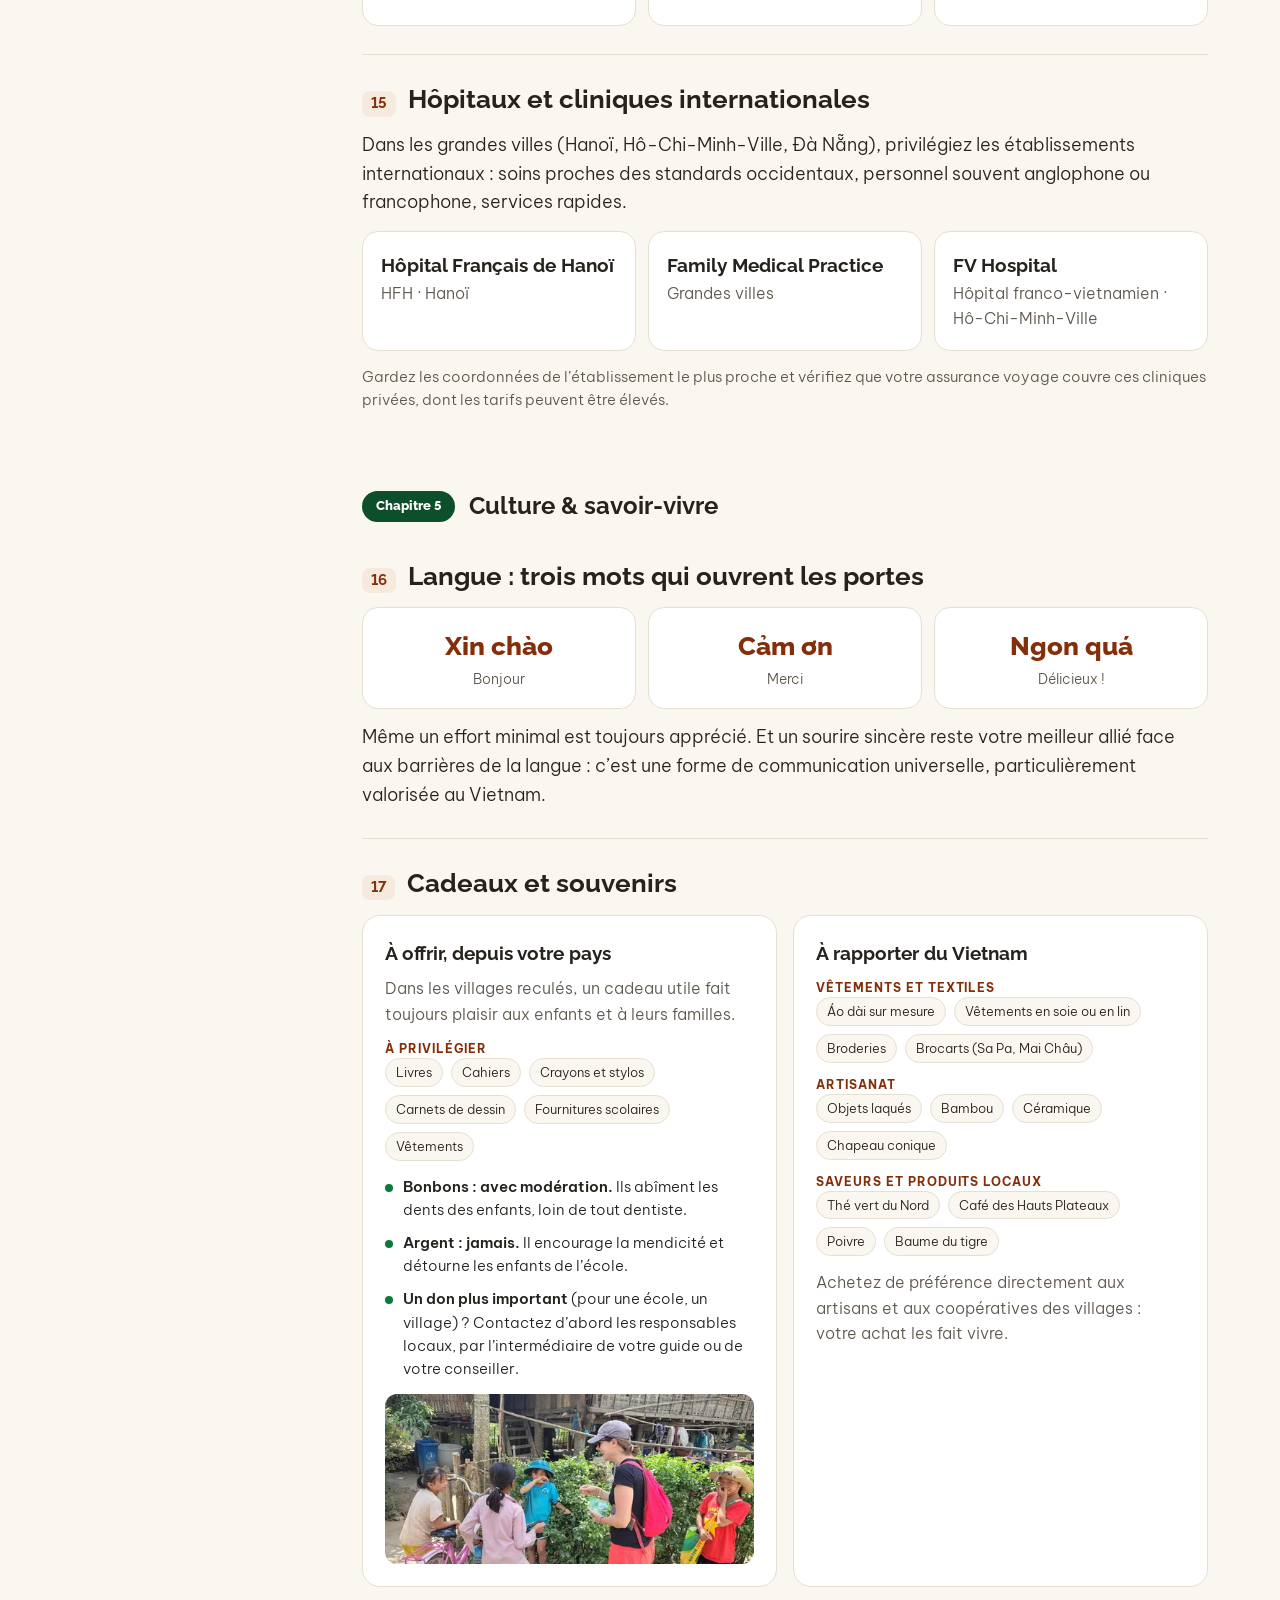
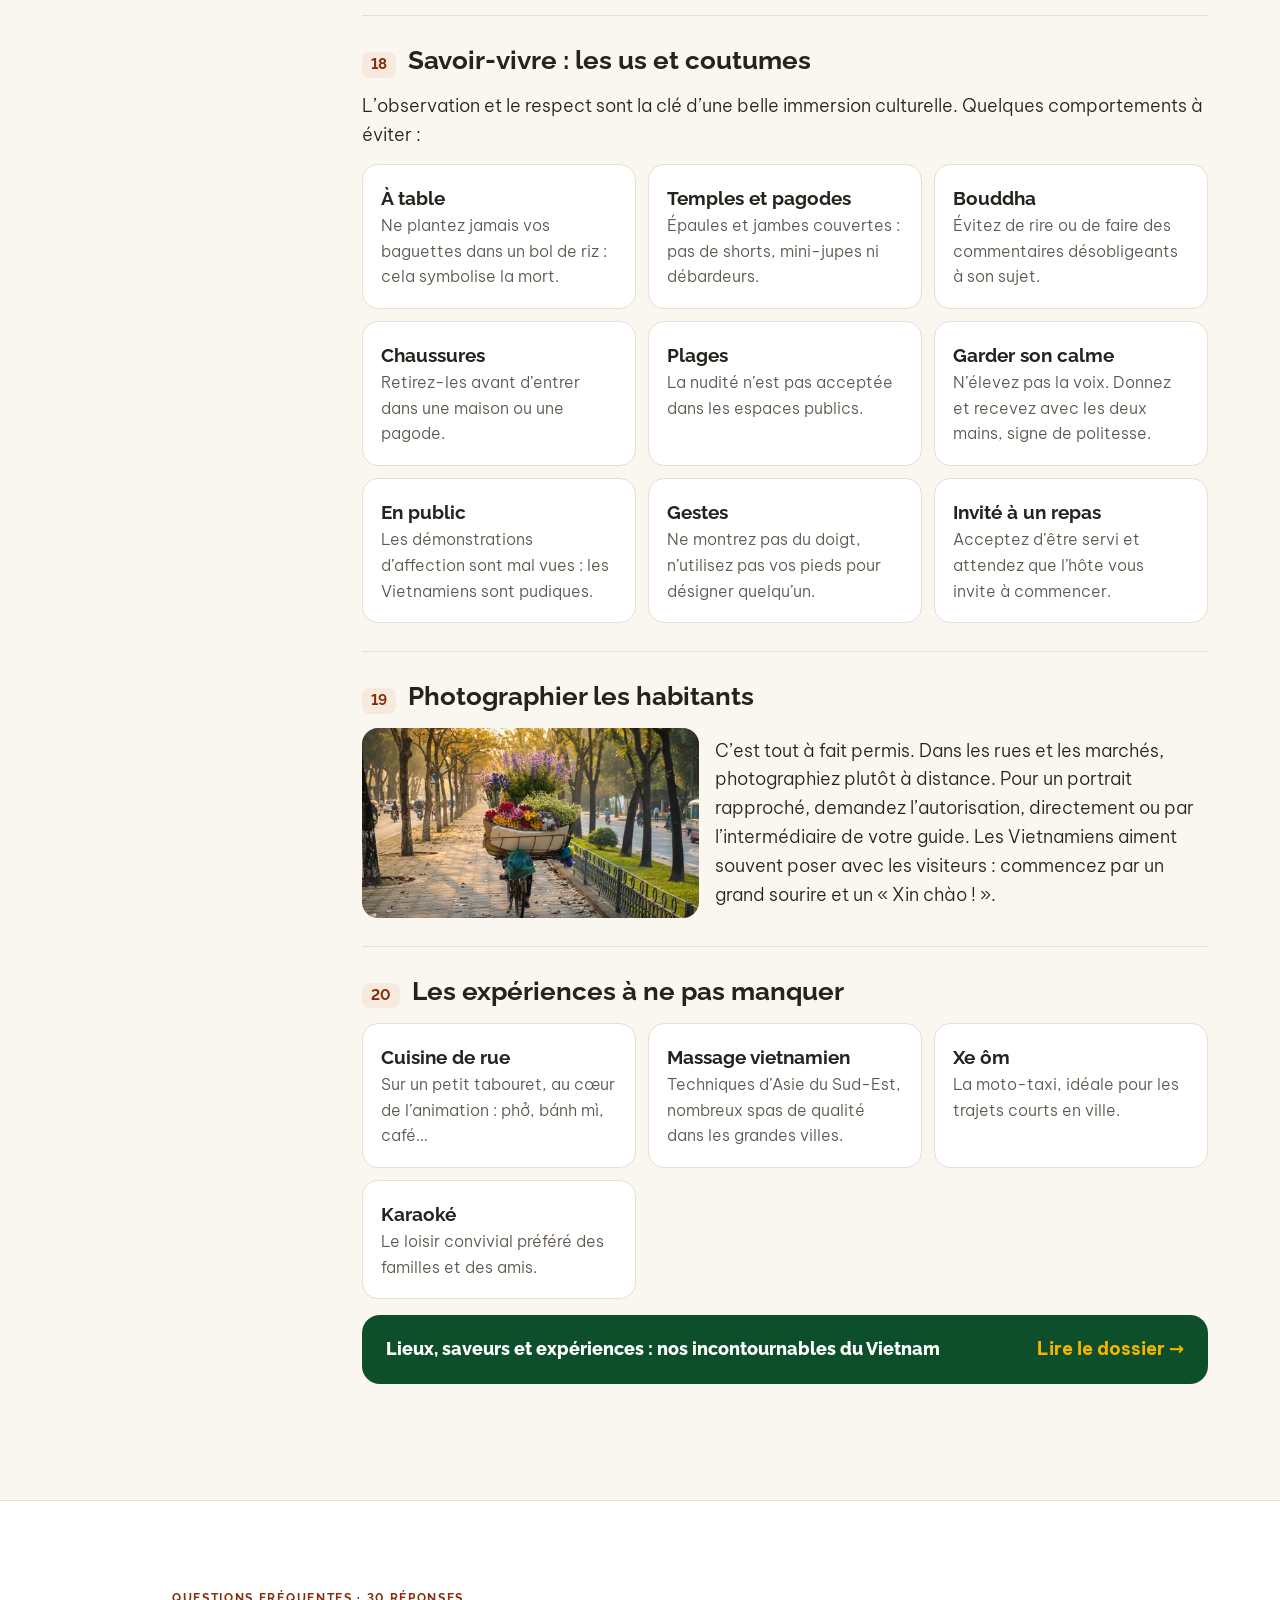
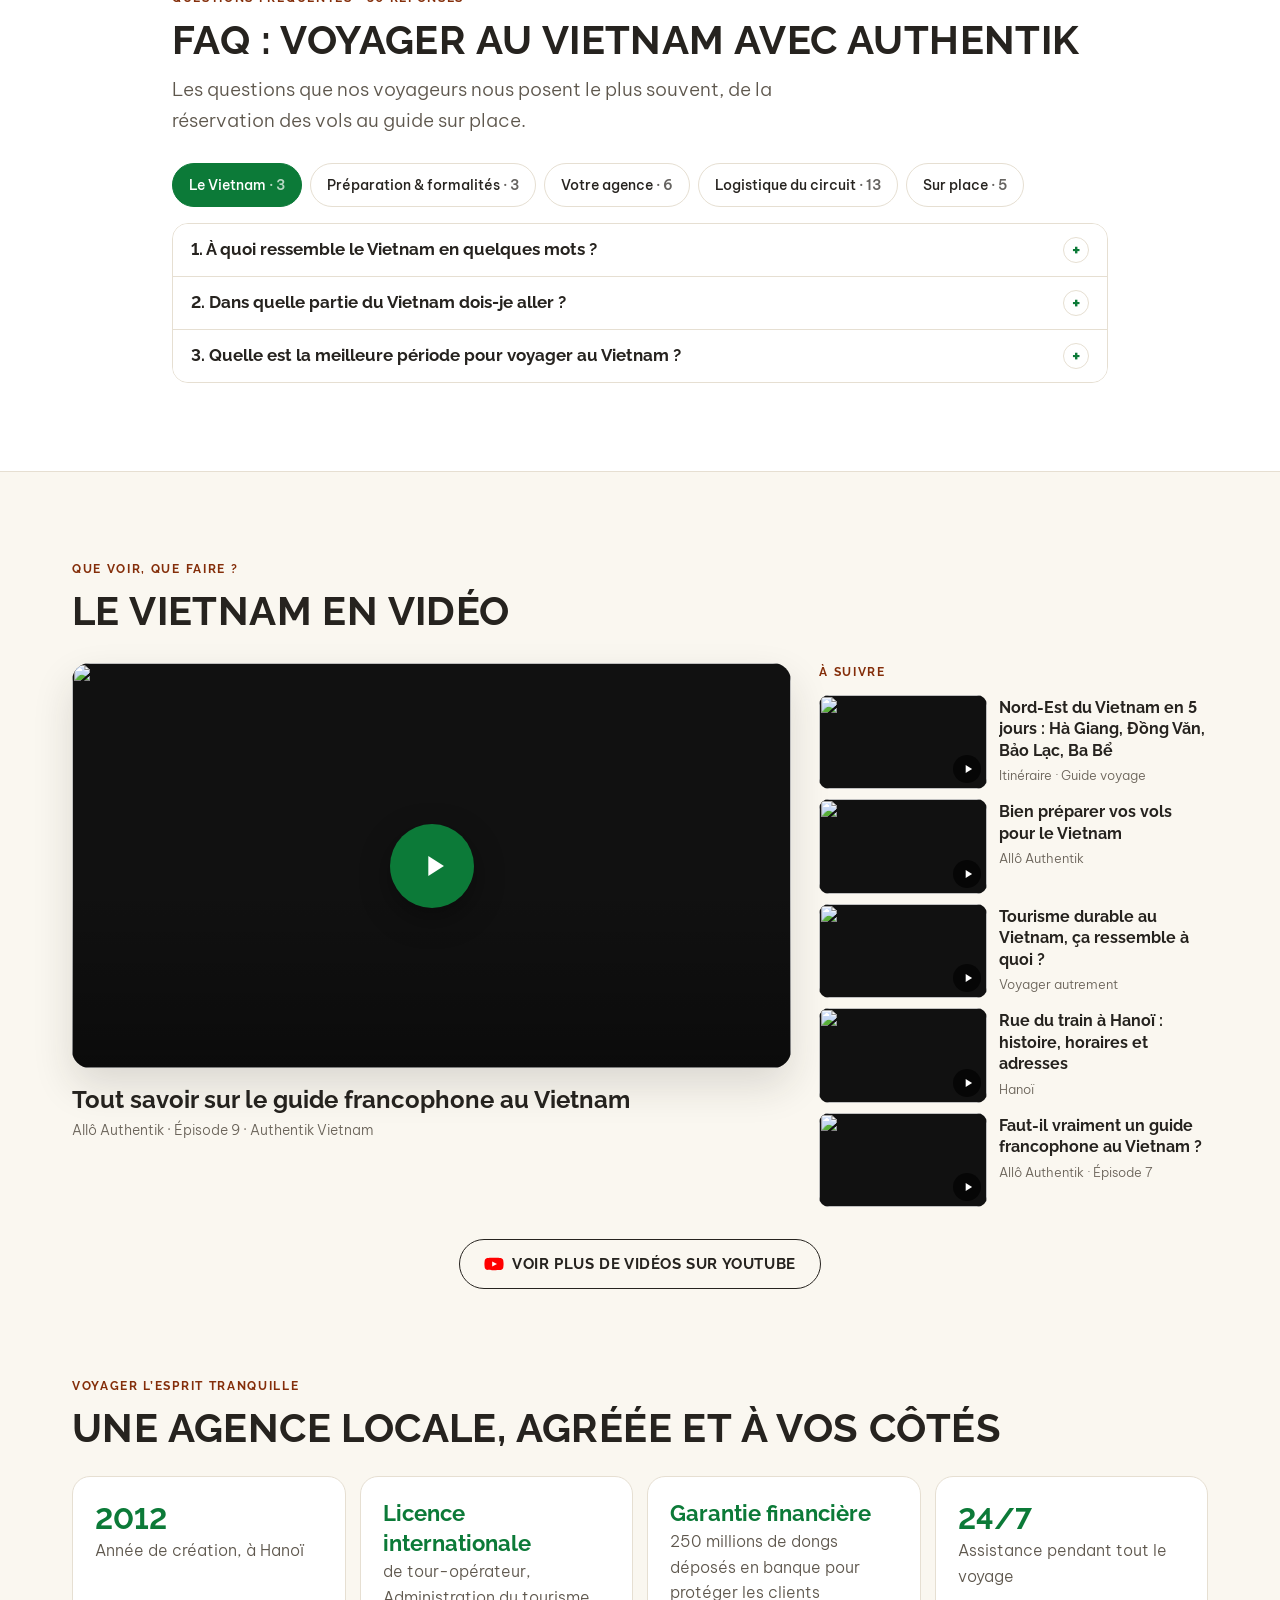
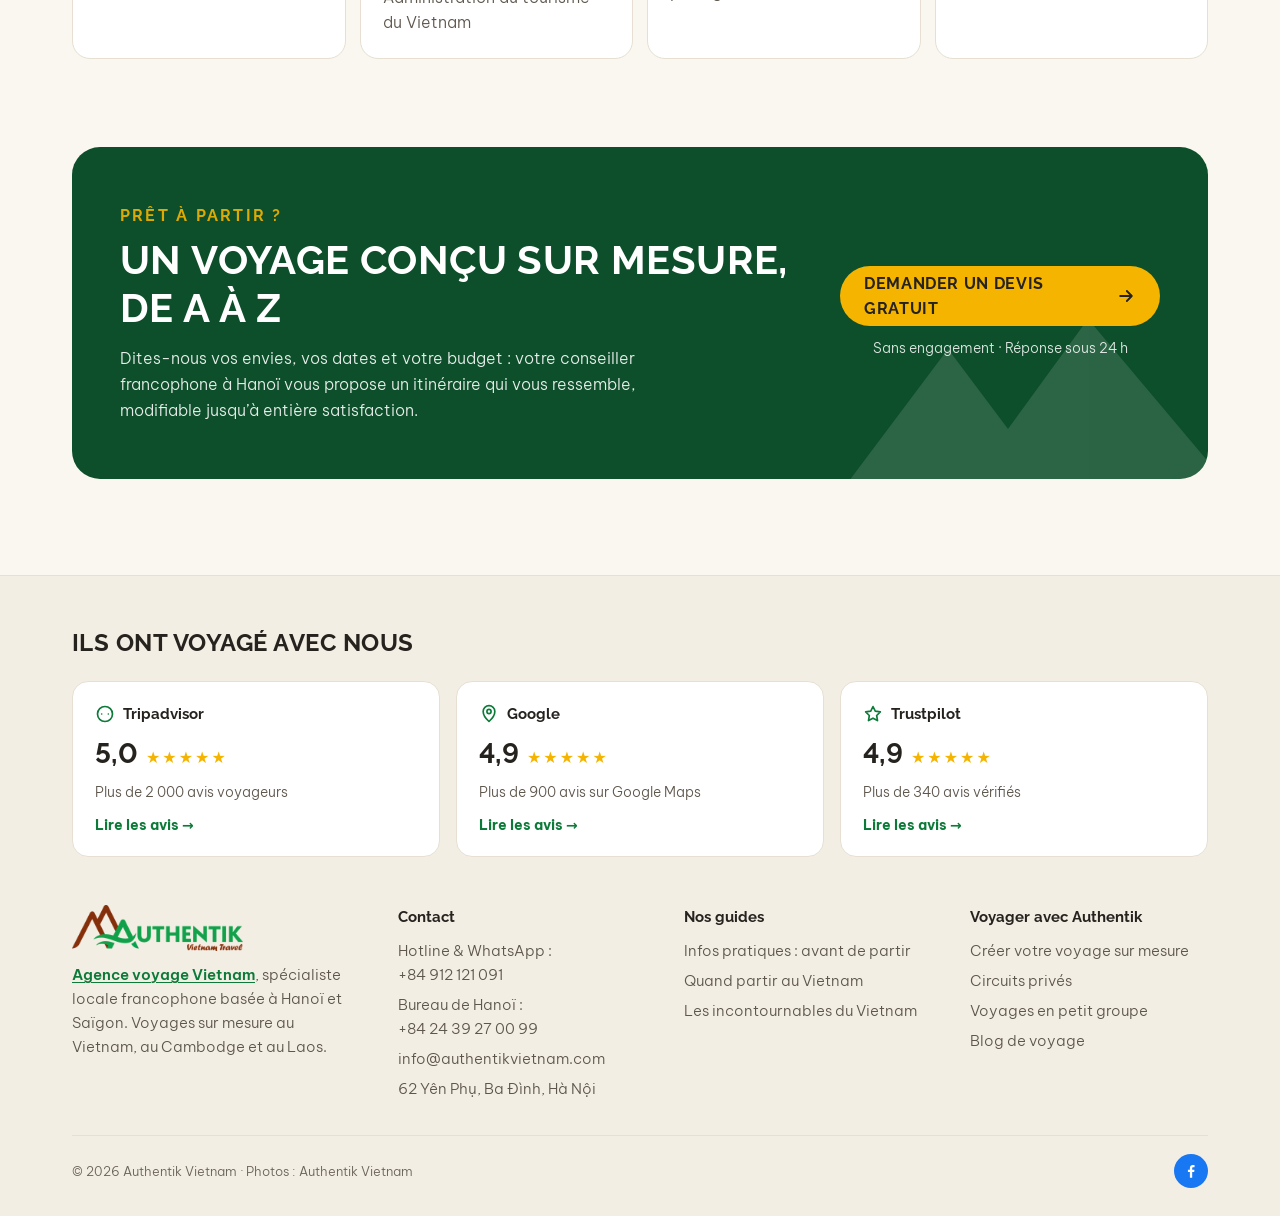
==== commit 050f539c: "Hub : suppression des notes d'avis en double (section Confiance) Les notes Tripadvisor, Google et Tr" ====
--- a/index.html
+++ b/index.html
@@ -1287,16 +1287,11 @@
   <div class="wrap">
     <p class="eyebrow">Voyager l’esprit tranquille</p>
     <h2 id="confiance-t" class="h2" style="margin-bottom:24px">Une agence locale, agréée et à vos côtés</h2>
-    <div class="grid grid--m2" style="--min:220px;gap:14px;margin-bottom:16px">
+    <div class="grid grid--m2" style="--min:220px;gap:14px">
       <div class="card card--lg"><p class="stat">2012</p><p class="card__text">Année de création, à Hanoï</p></div>
       <div class="card card--lg"><p class="stat stat--sm">Licence internationale</p><p class="card__text">de tour-opérateur, Administration du tourisme du Vietnam</p></div>
       <div class="card card--lg"><p class="stat stat--sm">Garantie financière</p><p class="card__text">250 millions de dongs déposés en banque pour protéger les clients</p></div>
       <div class="card card--lg"><p class="stat">24/7</p><p class="card__text">Assistance pendant tout le voyage</p></div>
-    </div>
-    <div class="grid" style="--min:220px;gap:14px">
-      <p class="review" style="margin:0"><span class="review__score">5,0</span><span><span class="review__site">Tripadvisor</span><span class="review__count">2&#160;028 avis</span></span></p>
-      <p class="review" style="margin:0"><span class="review__score">4,9</span><span><span class="review__site">Google</span><span class="review__count">940 avis</span></span></p>
-      <p class="review" style="margin:0"><span class="review__score">4,9</span><span><span class="review__site">Trustpilot</span><span class="review__count">342 avis</span></span></p>
     </div>
   </div>
 </section>
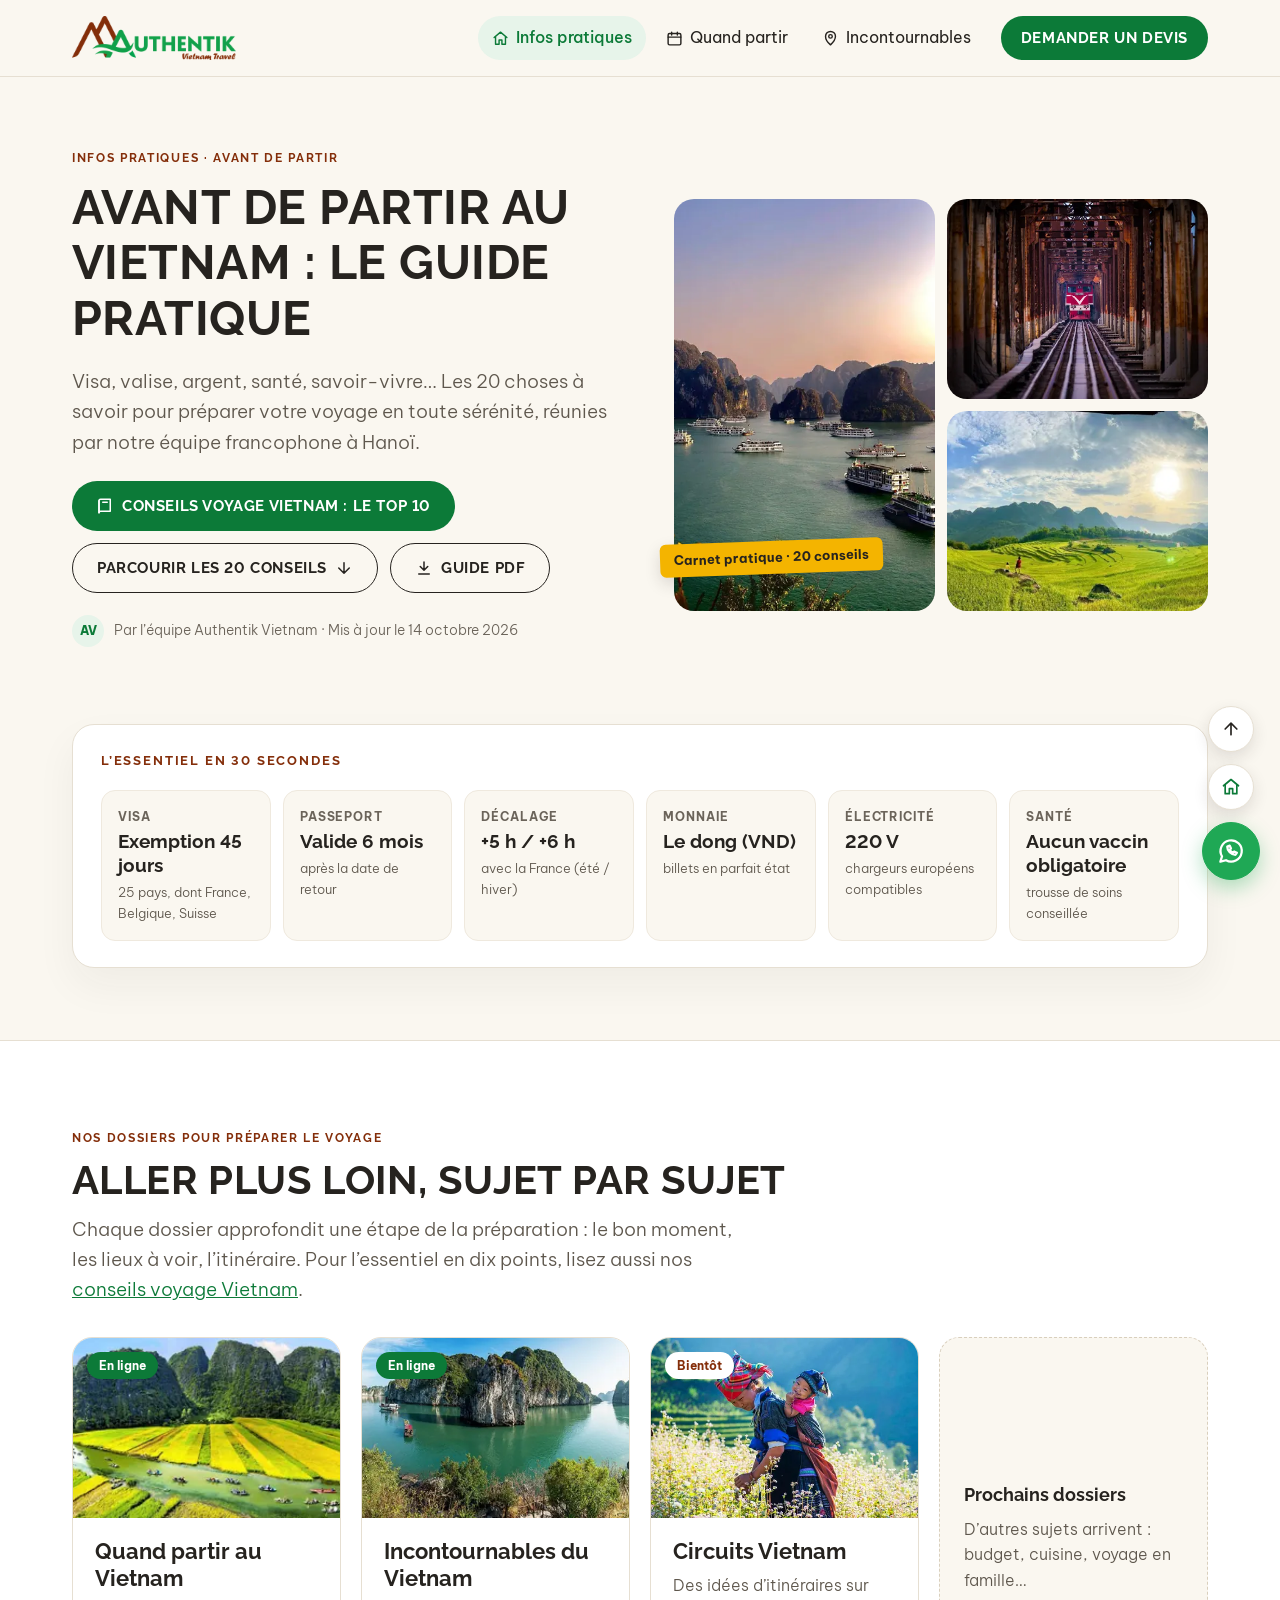
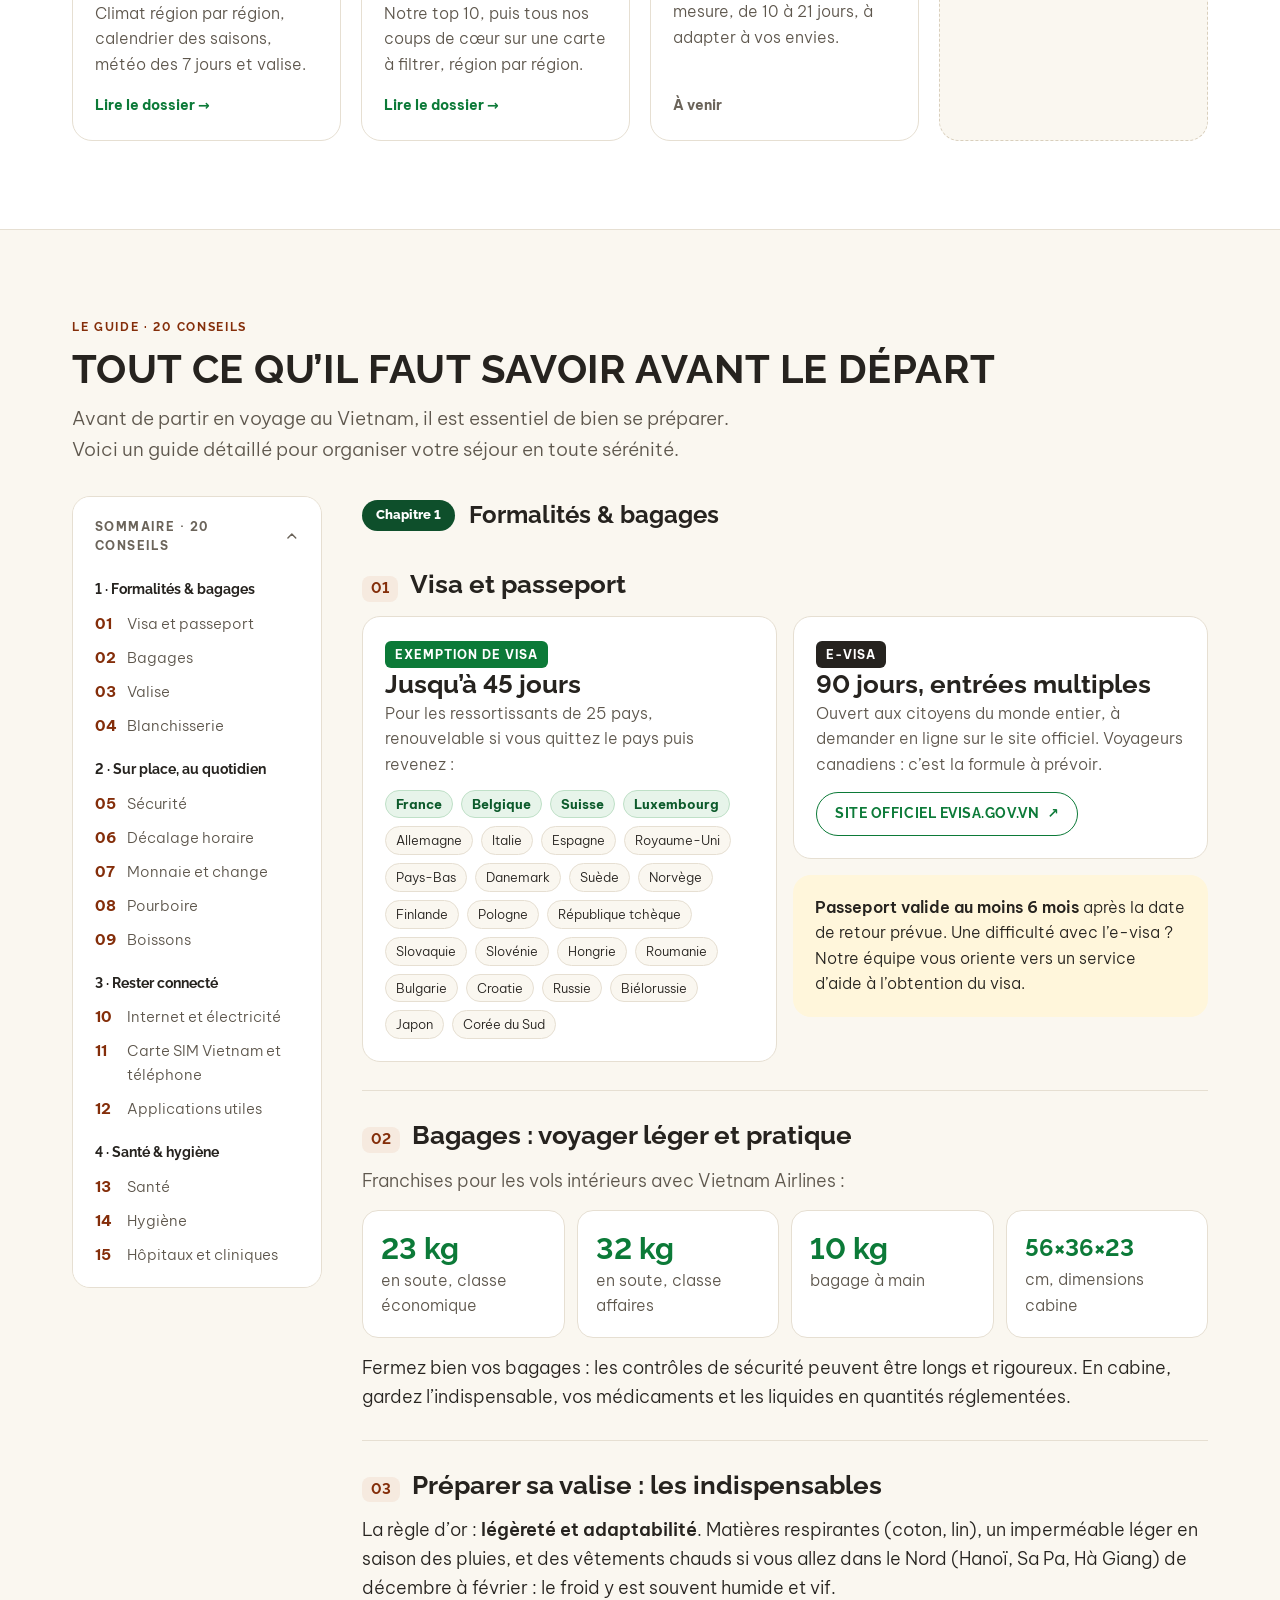
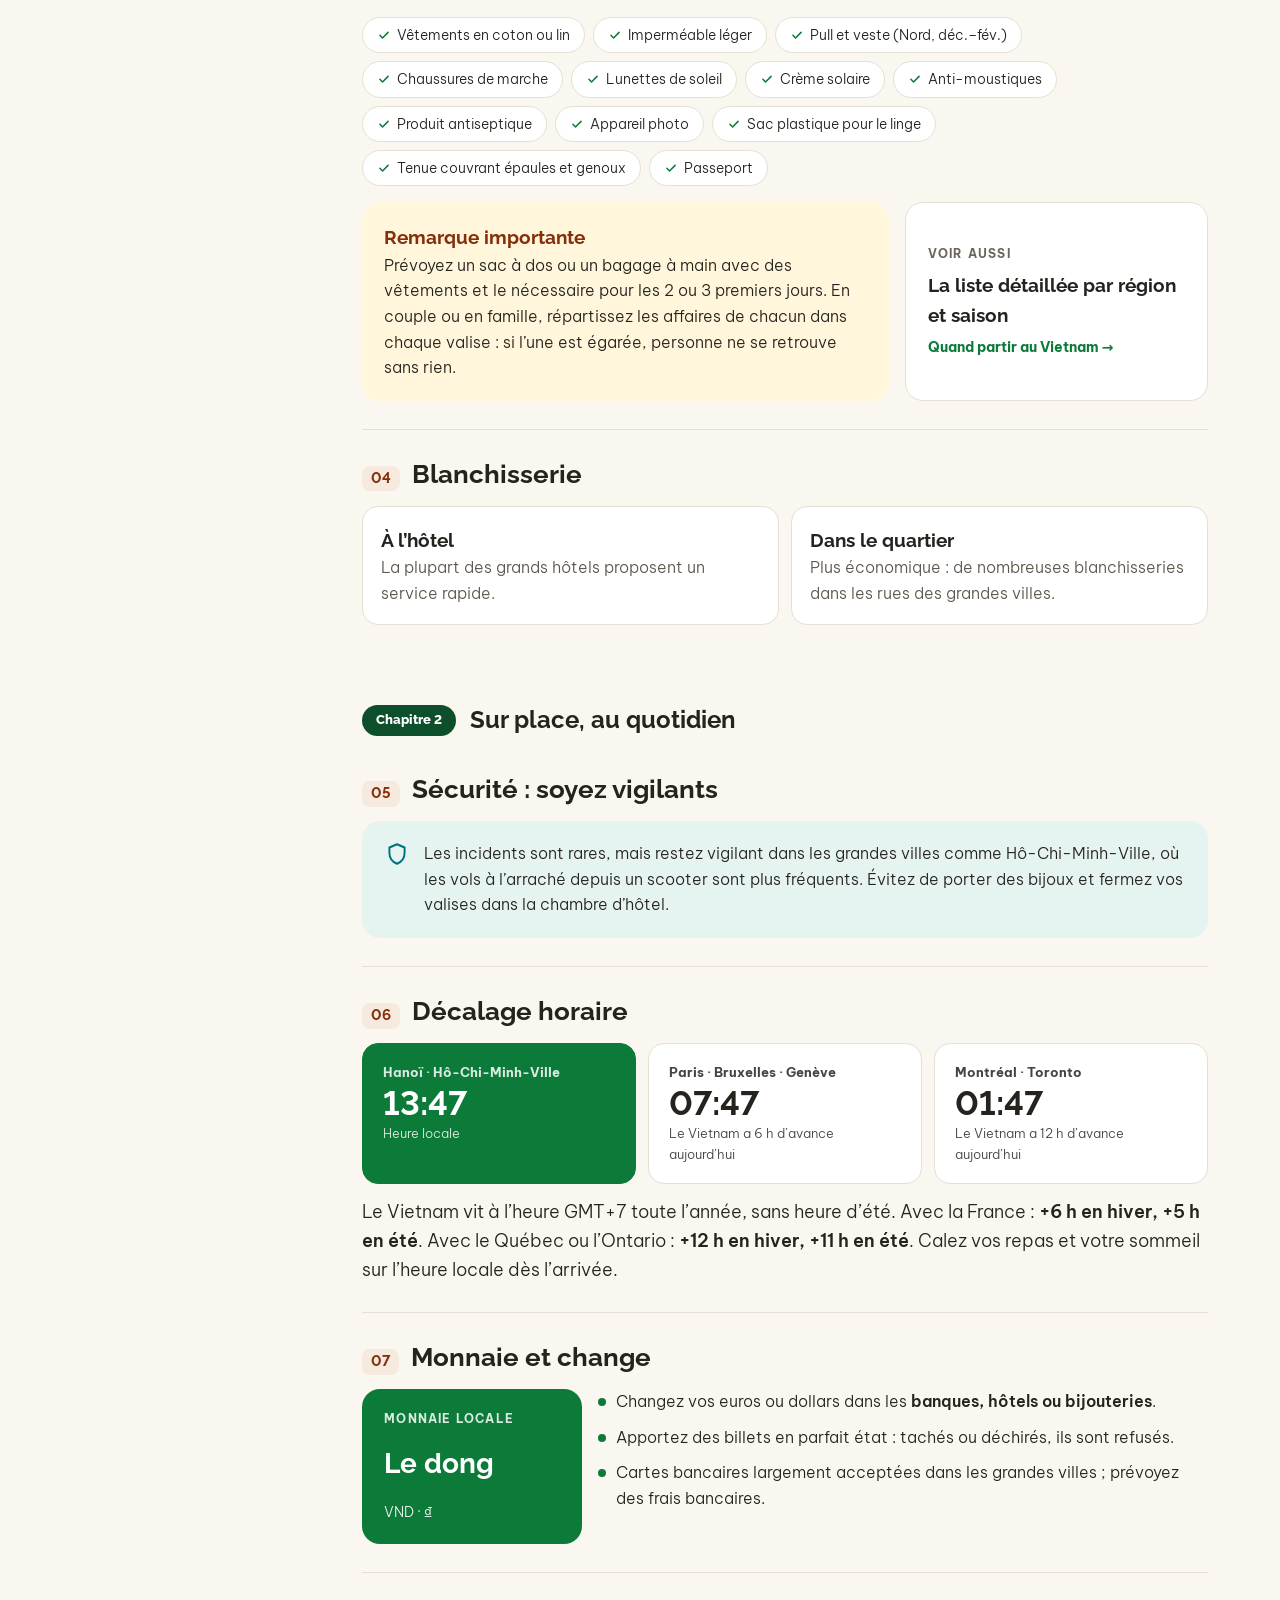
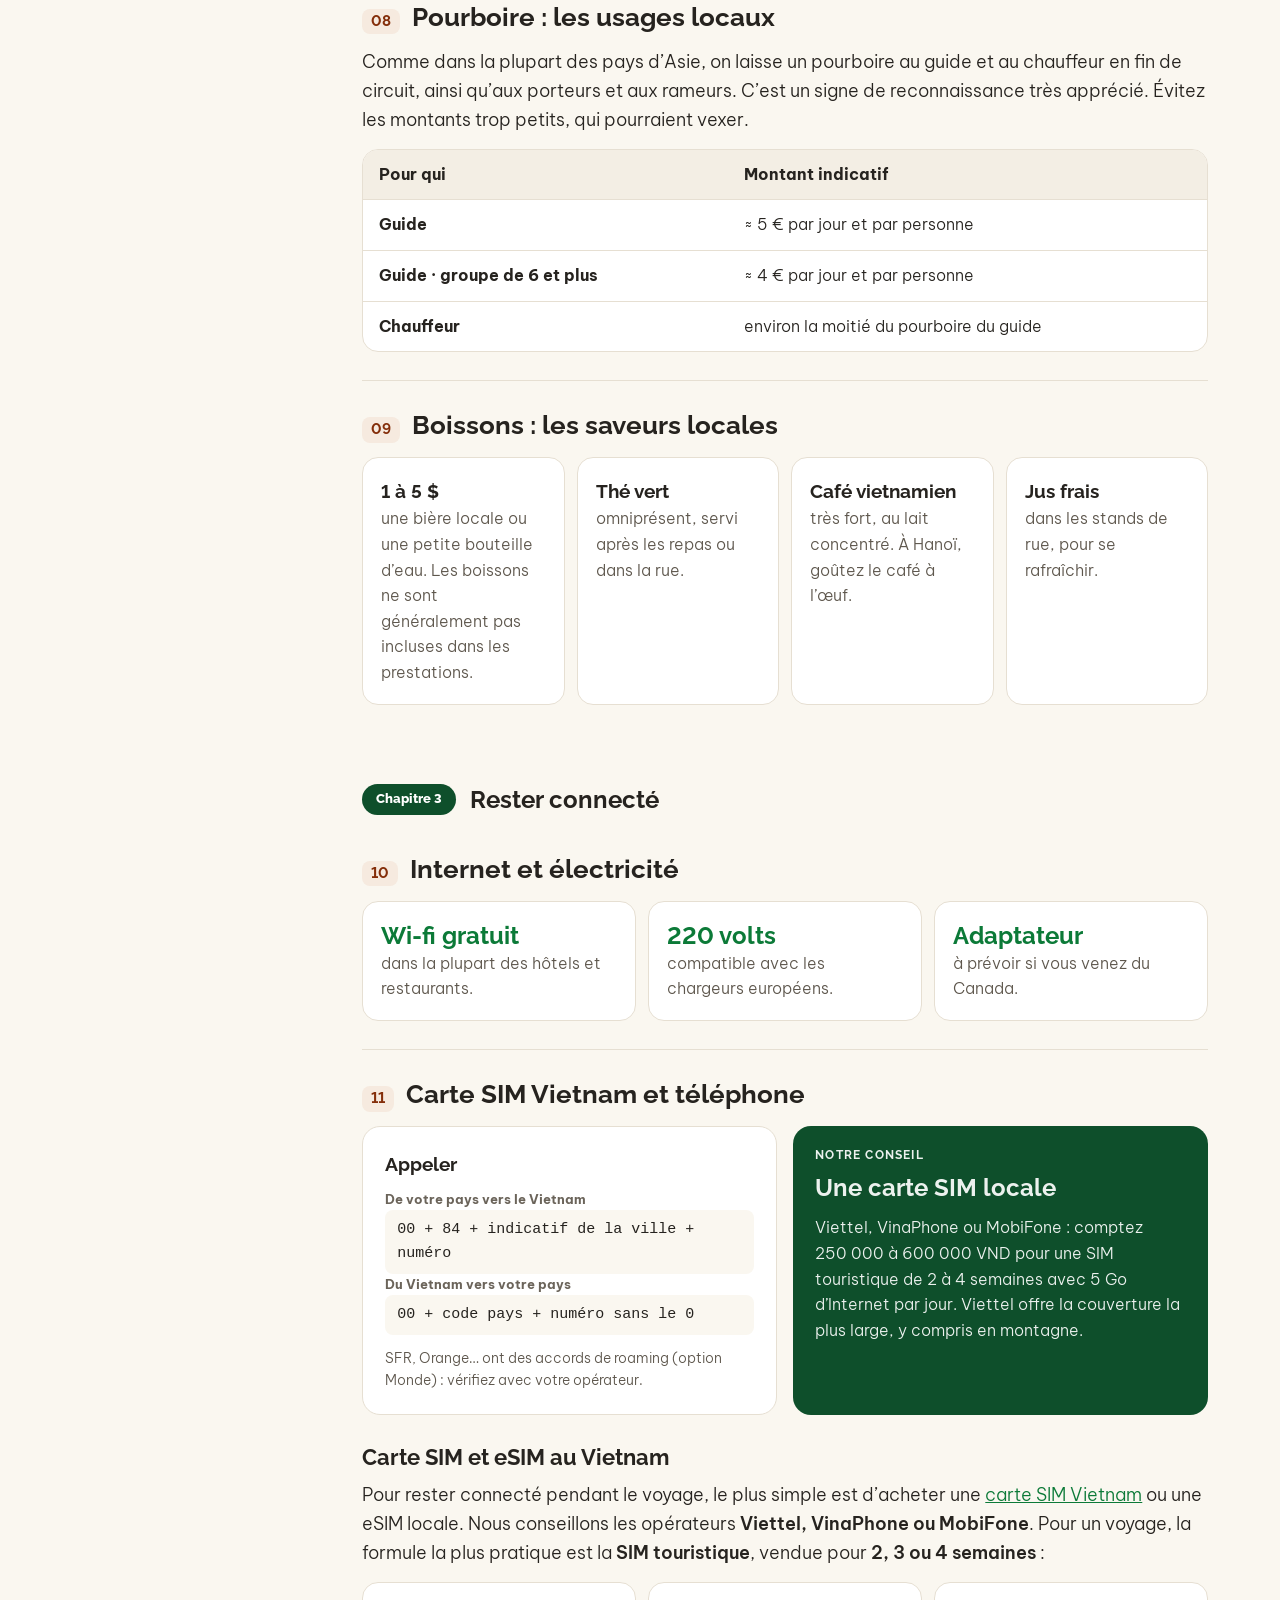
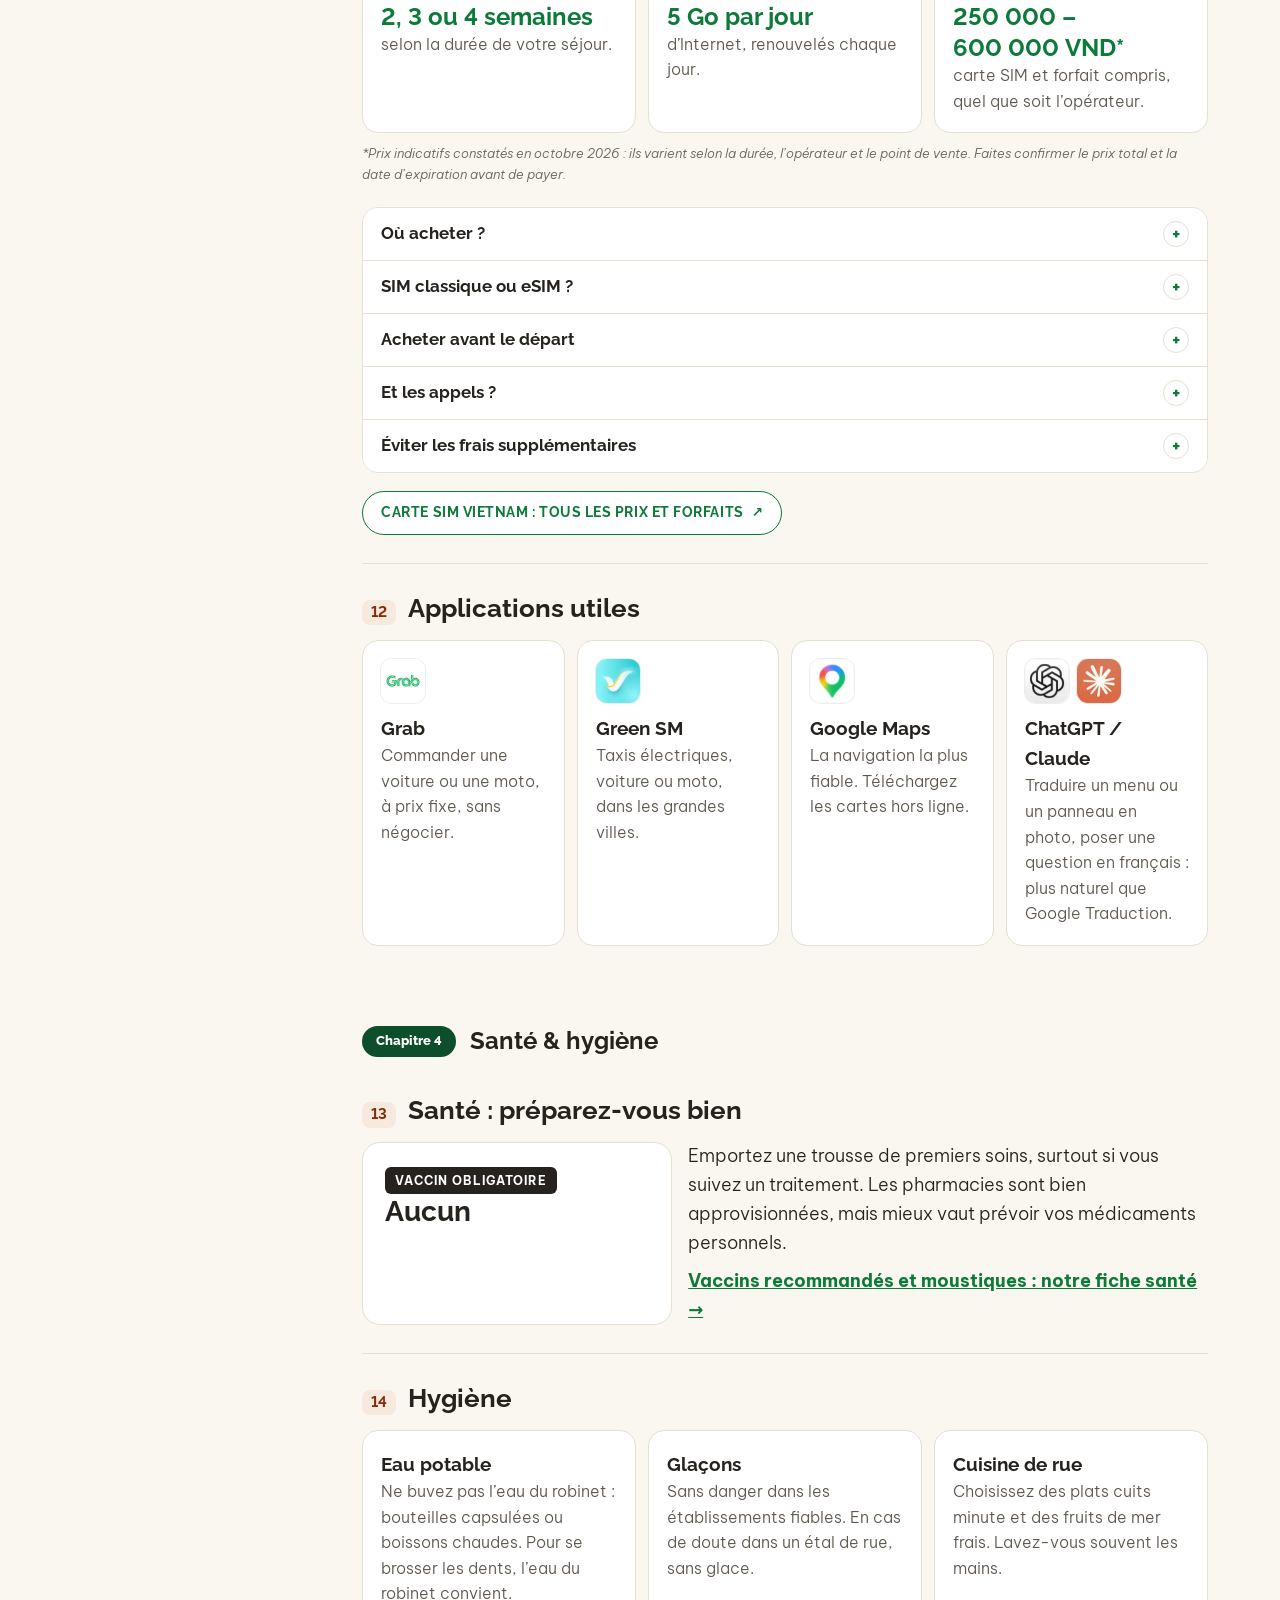
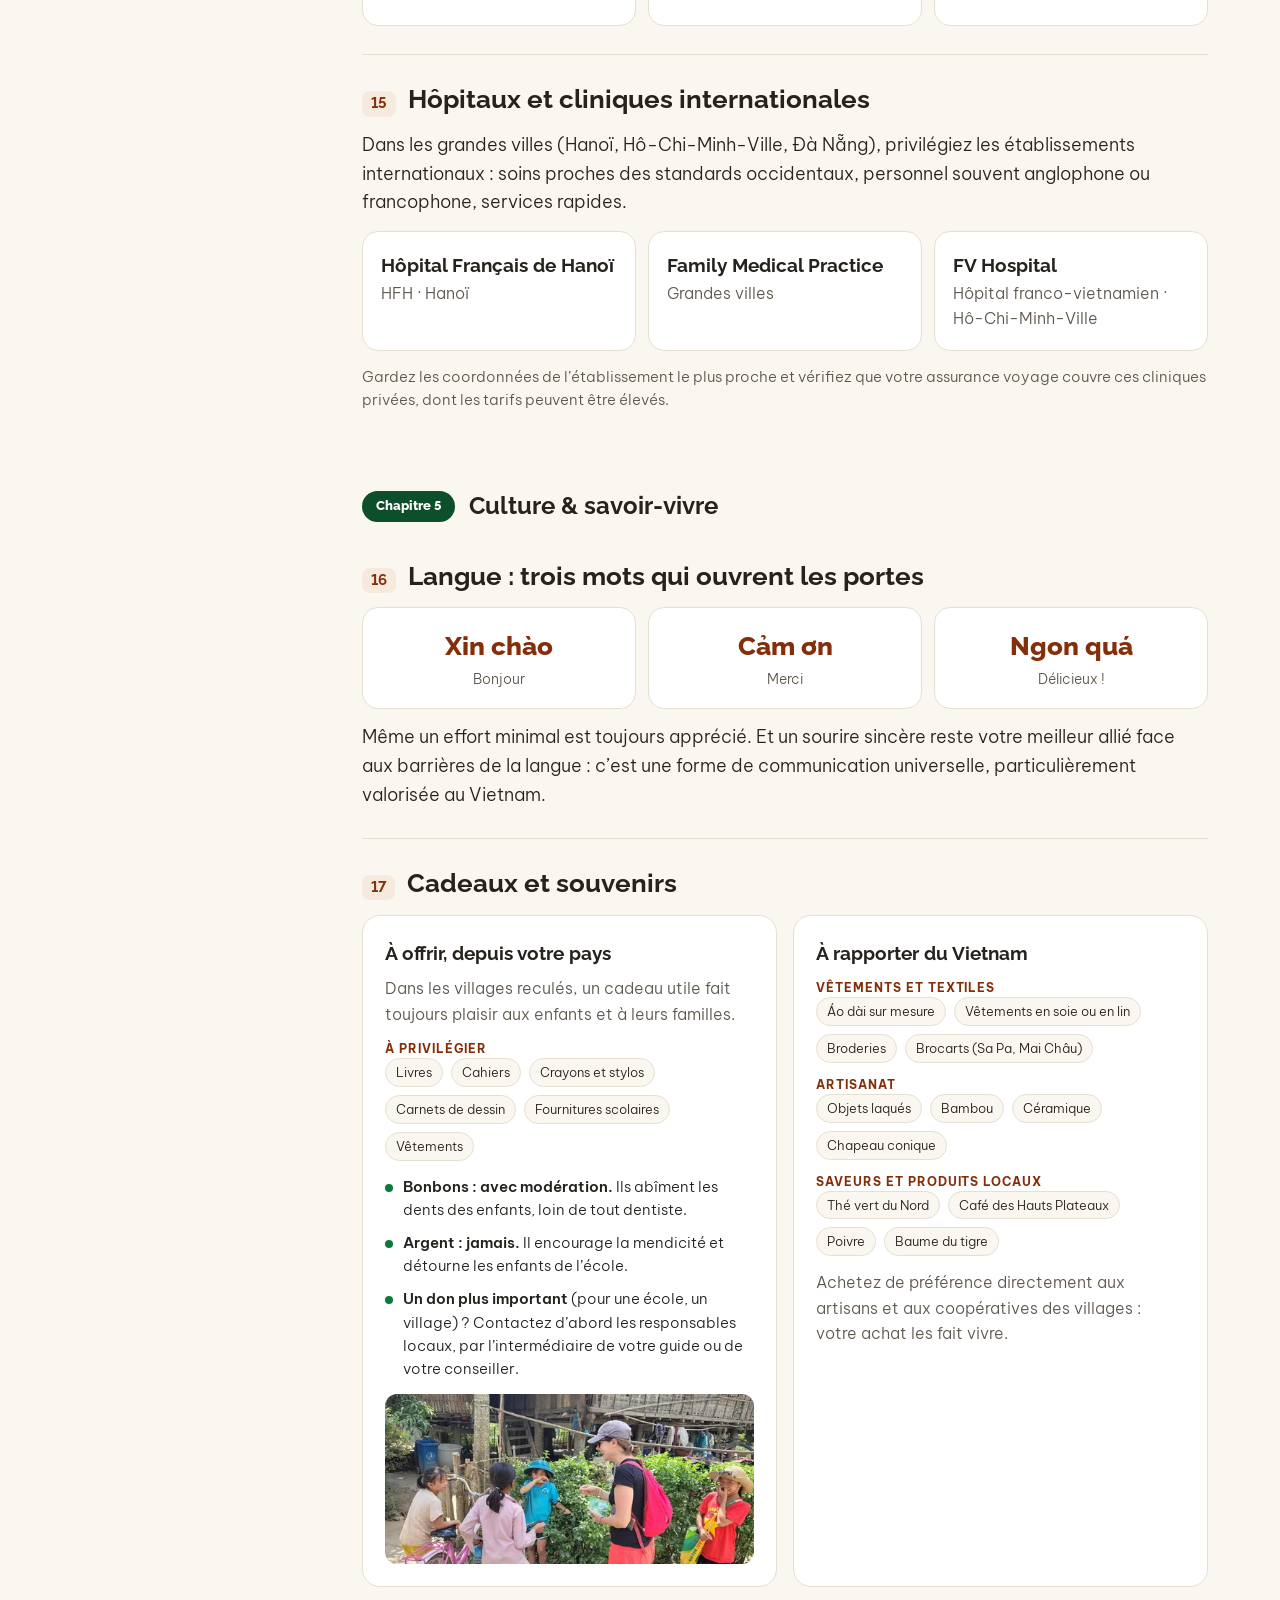
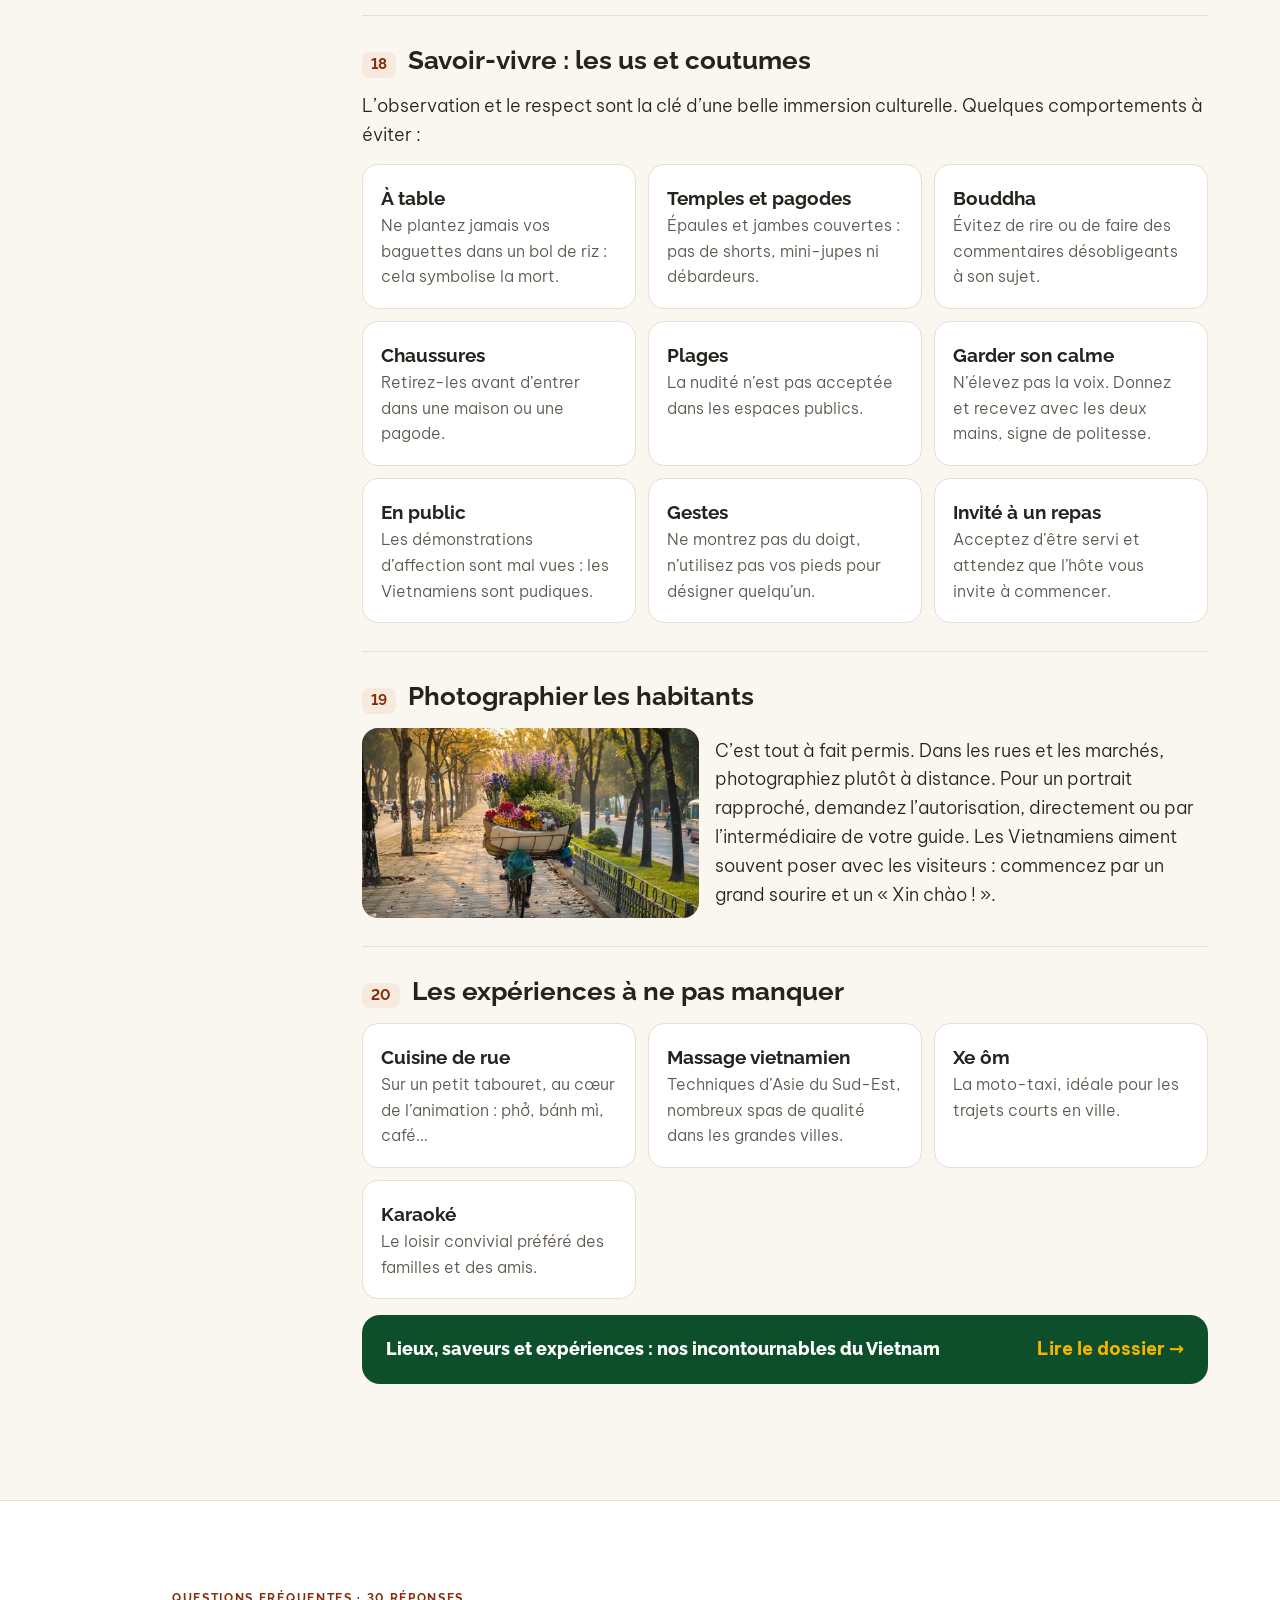
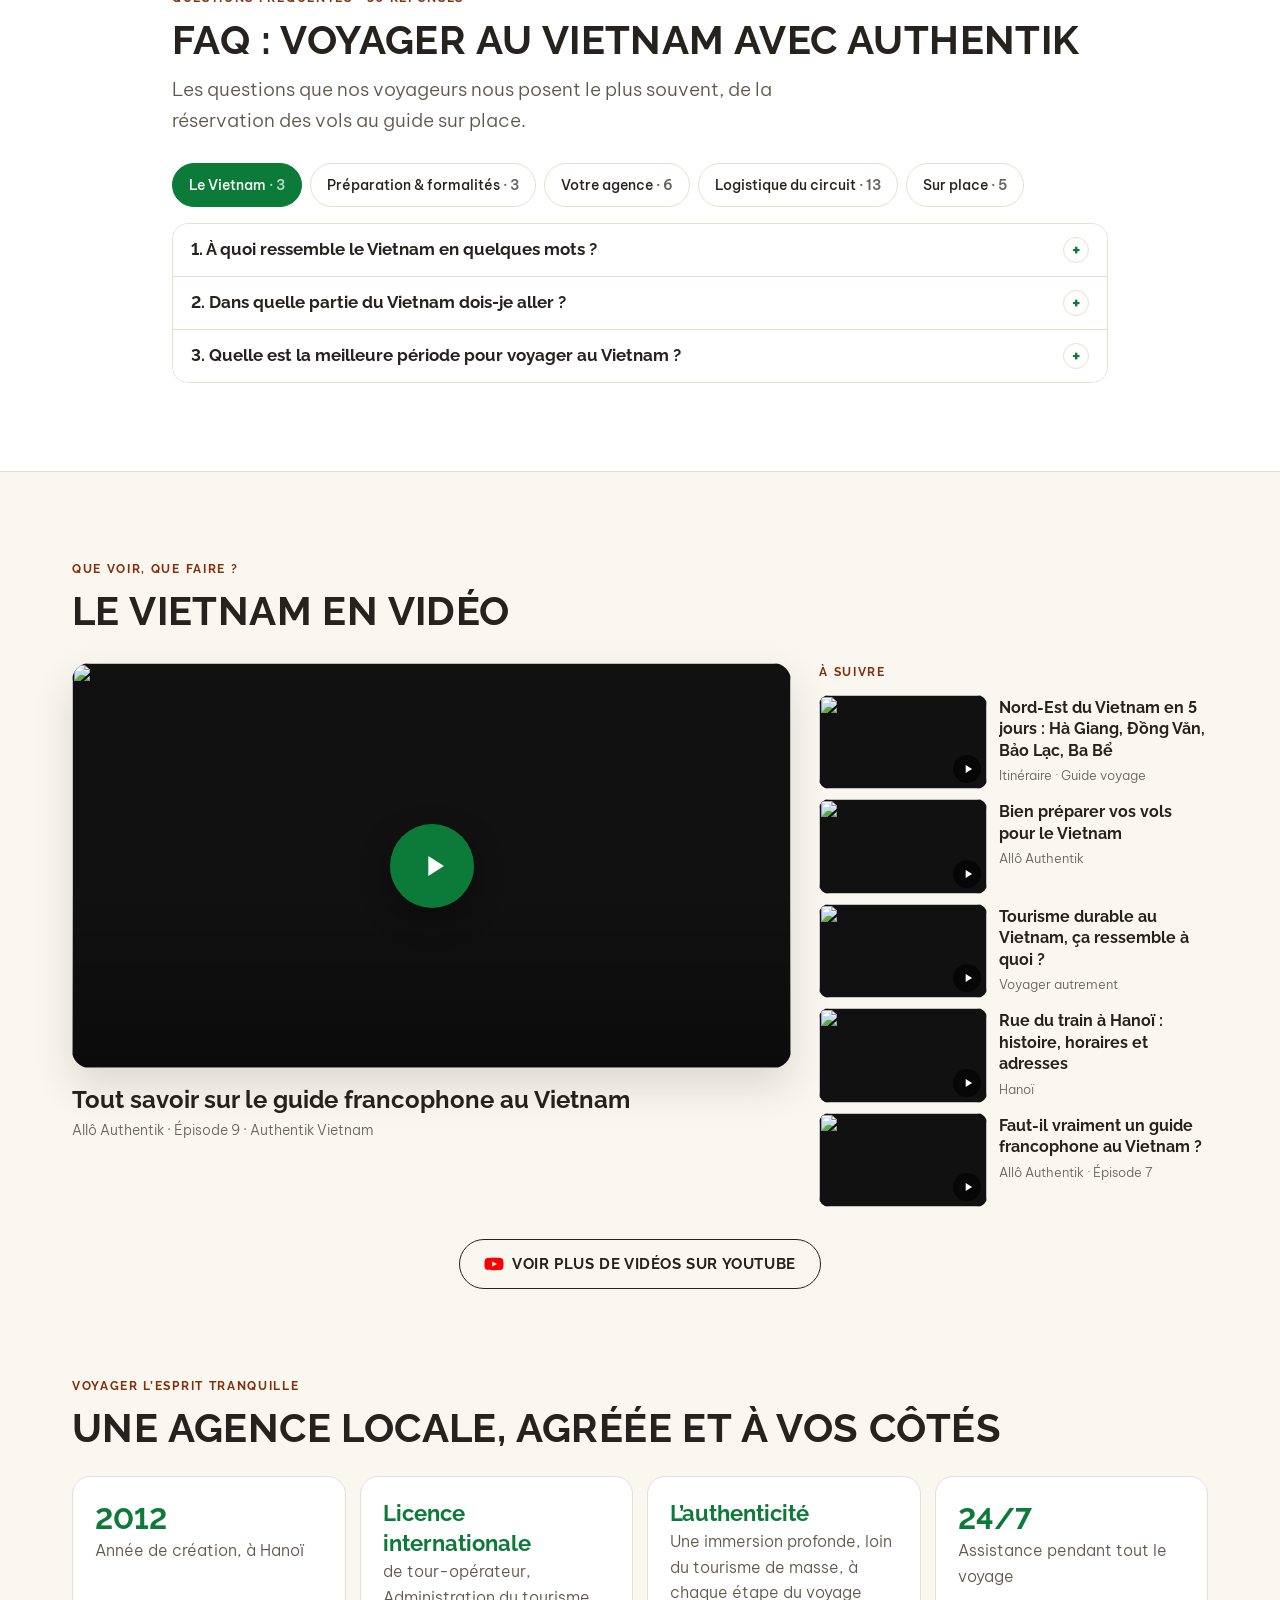
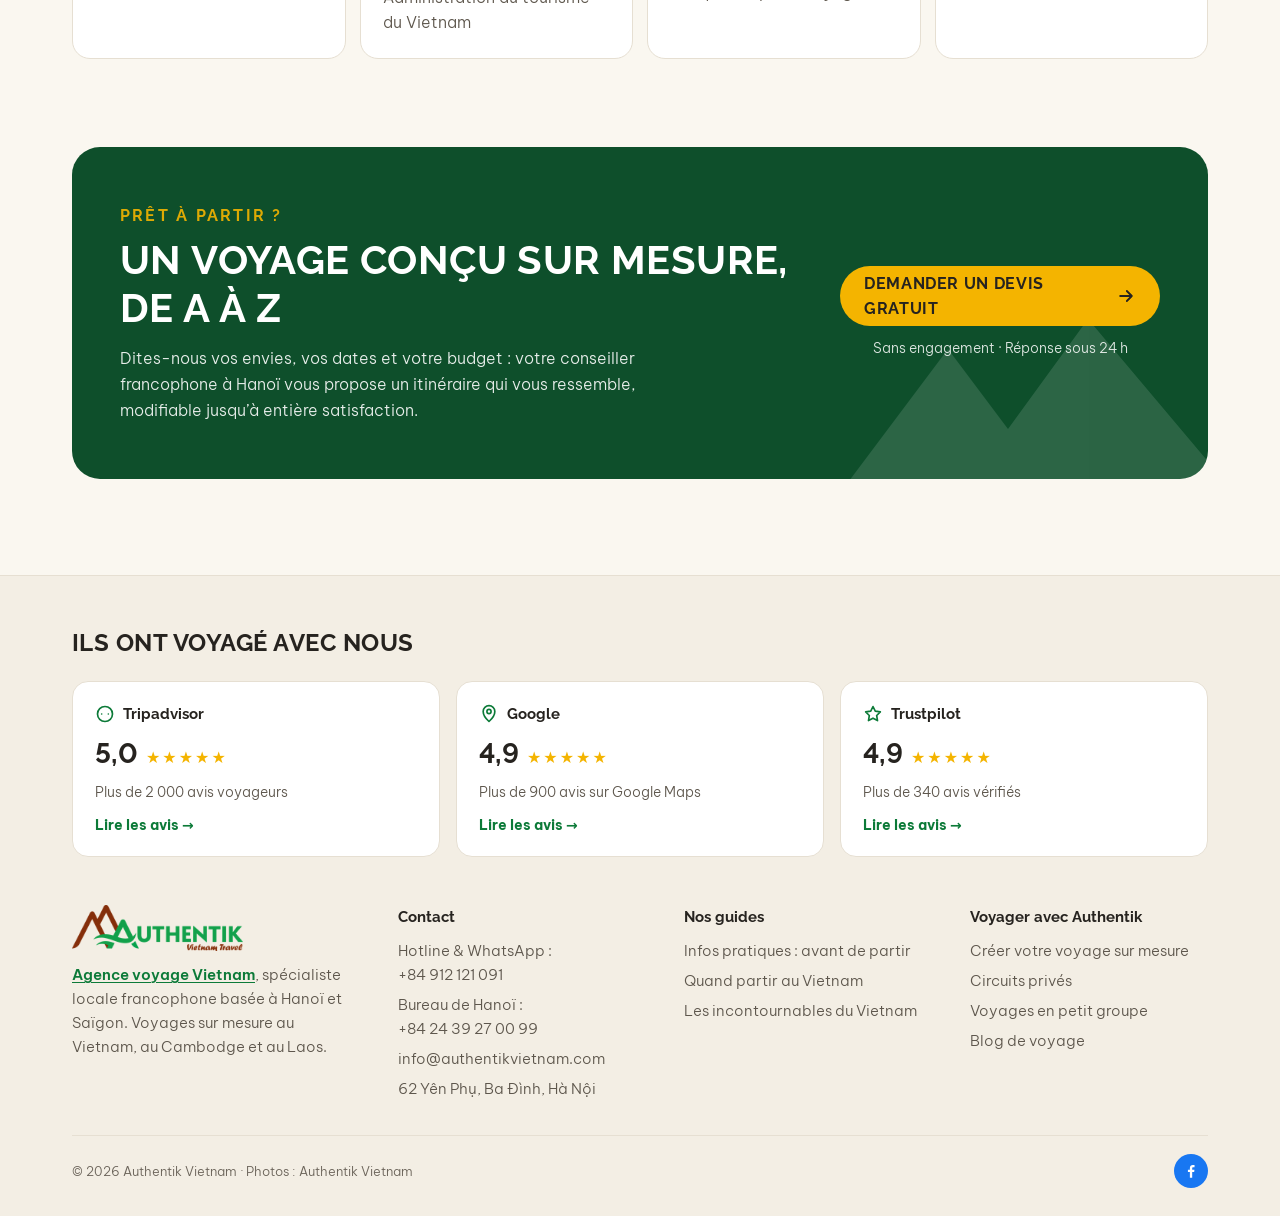
==== commit 69baf61e: "Hub : section Confiance – notes d'avis supprimées, carte Authenticité Notes Tripadvisor/Google/Trust" ====
--- a/index.html
+++ b/index.html
@@ -1290,7 +1290,7 @@
     <div class="grid grid--m2" style="--min:220px;gap:14px">
       <div class="card card--lg"><p class="stat">2012</p><p class="card__text">Année de création, à Hanoï</p></div>
       <div class="card card--lg"><p class="stat stat--sm">Licence internationale</p><p class="card__text">de tour-opérateur, Administration du tourisme du Vietnam</p></div>
-      <div class="card card--lg"><p class="stat stat--sm">Garantie financière</p><p class="card__text">250 millions de dongs déposés en banque pour protéger les clients</p></div>
+      <div class="card card--lg"><p class="stat stat--sm">L’authenticité</p><p class="card__text">Une immersion profonde, loin du tourisme de masse, à chaque étape du voyage</p></div>
       <div class="card card--lg"><p class="stat">24/7</p><p class="card__text">Assistance pendant tout le voyage</p></div>
     </div>
   </div>
